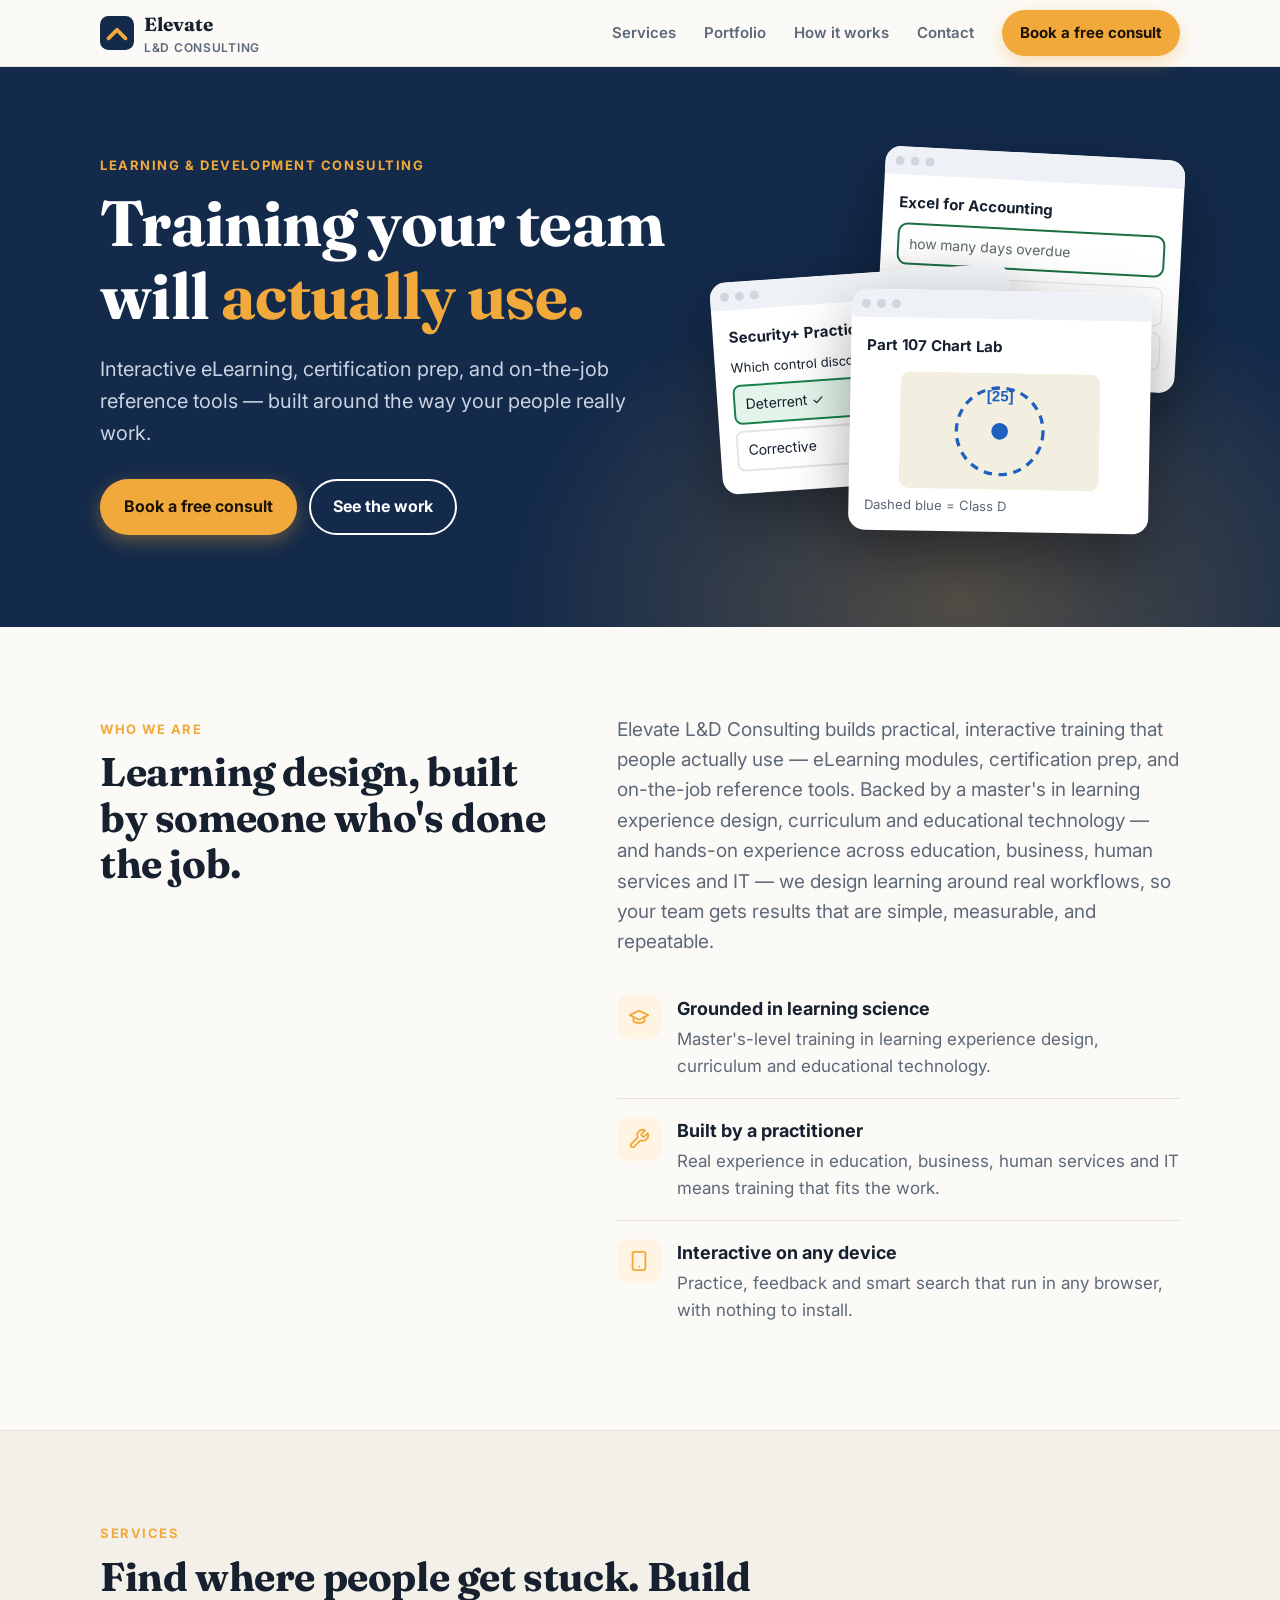
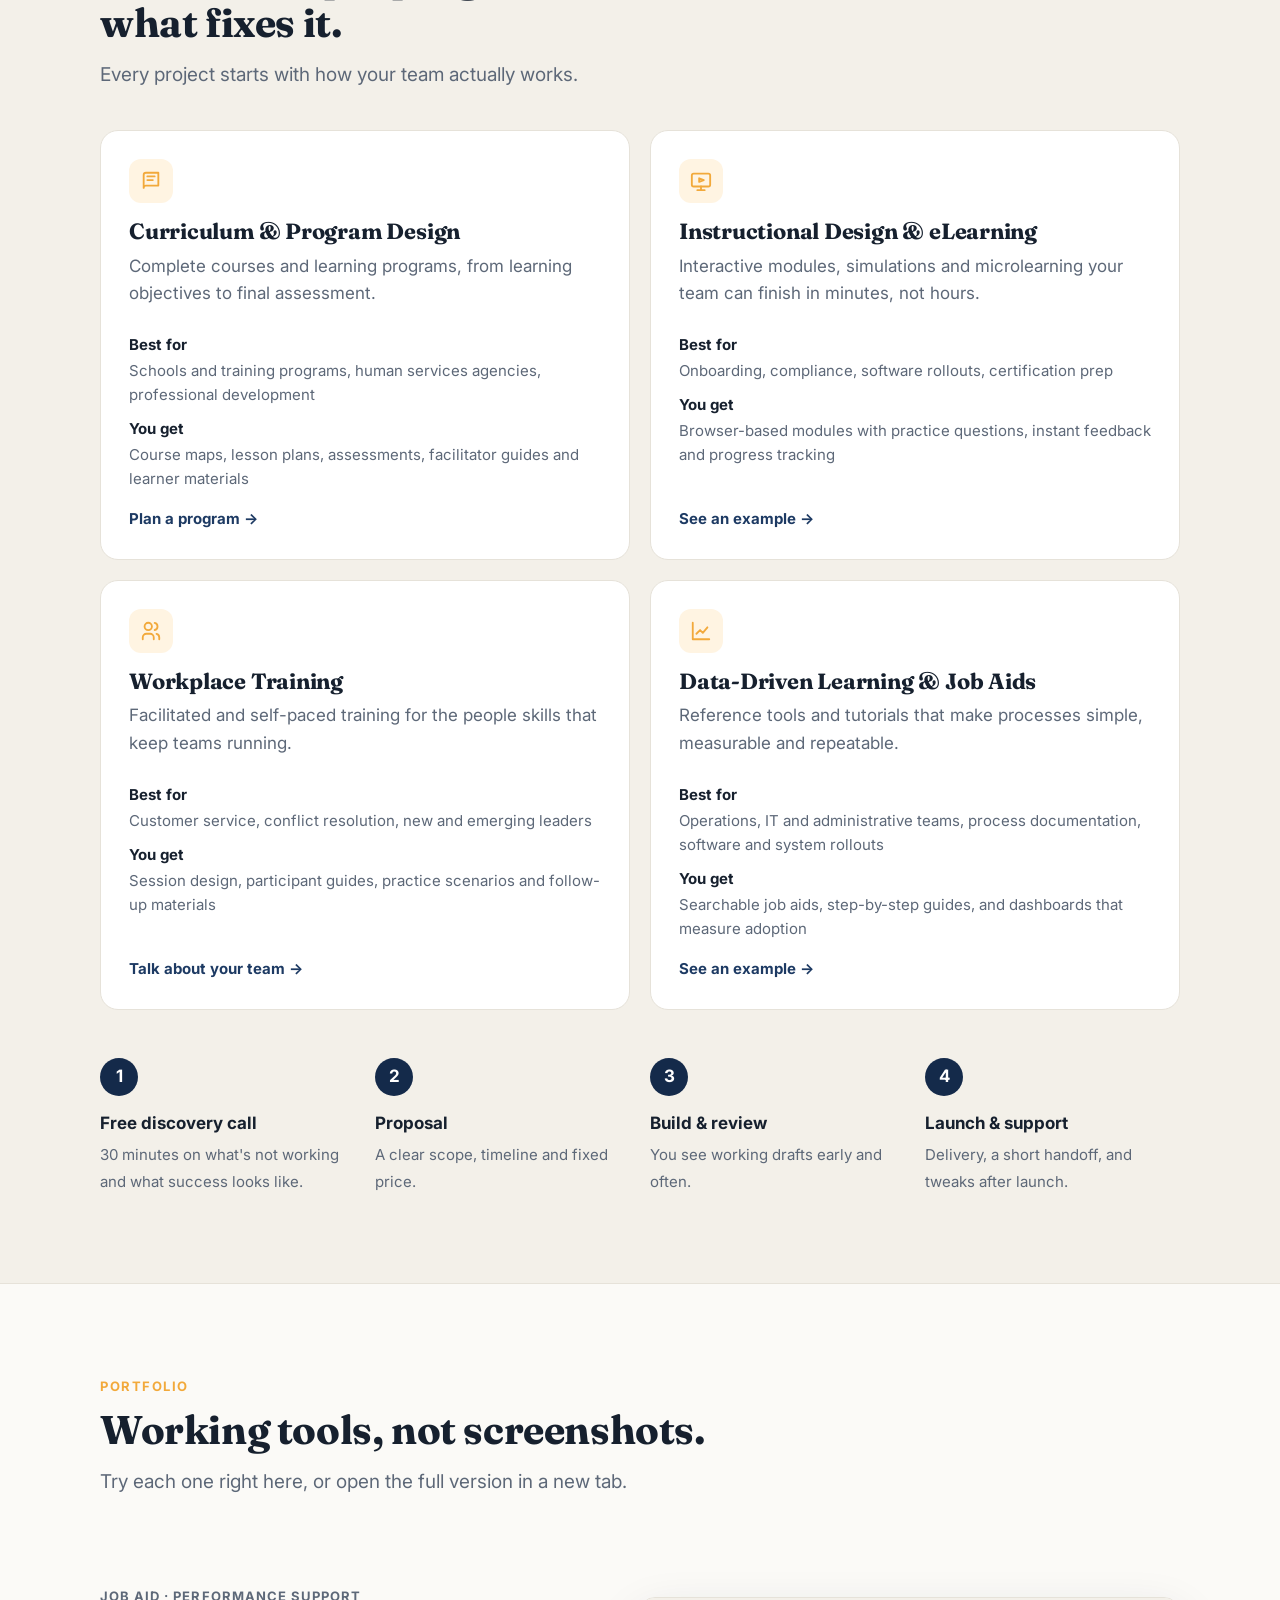
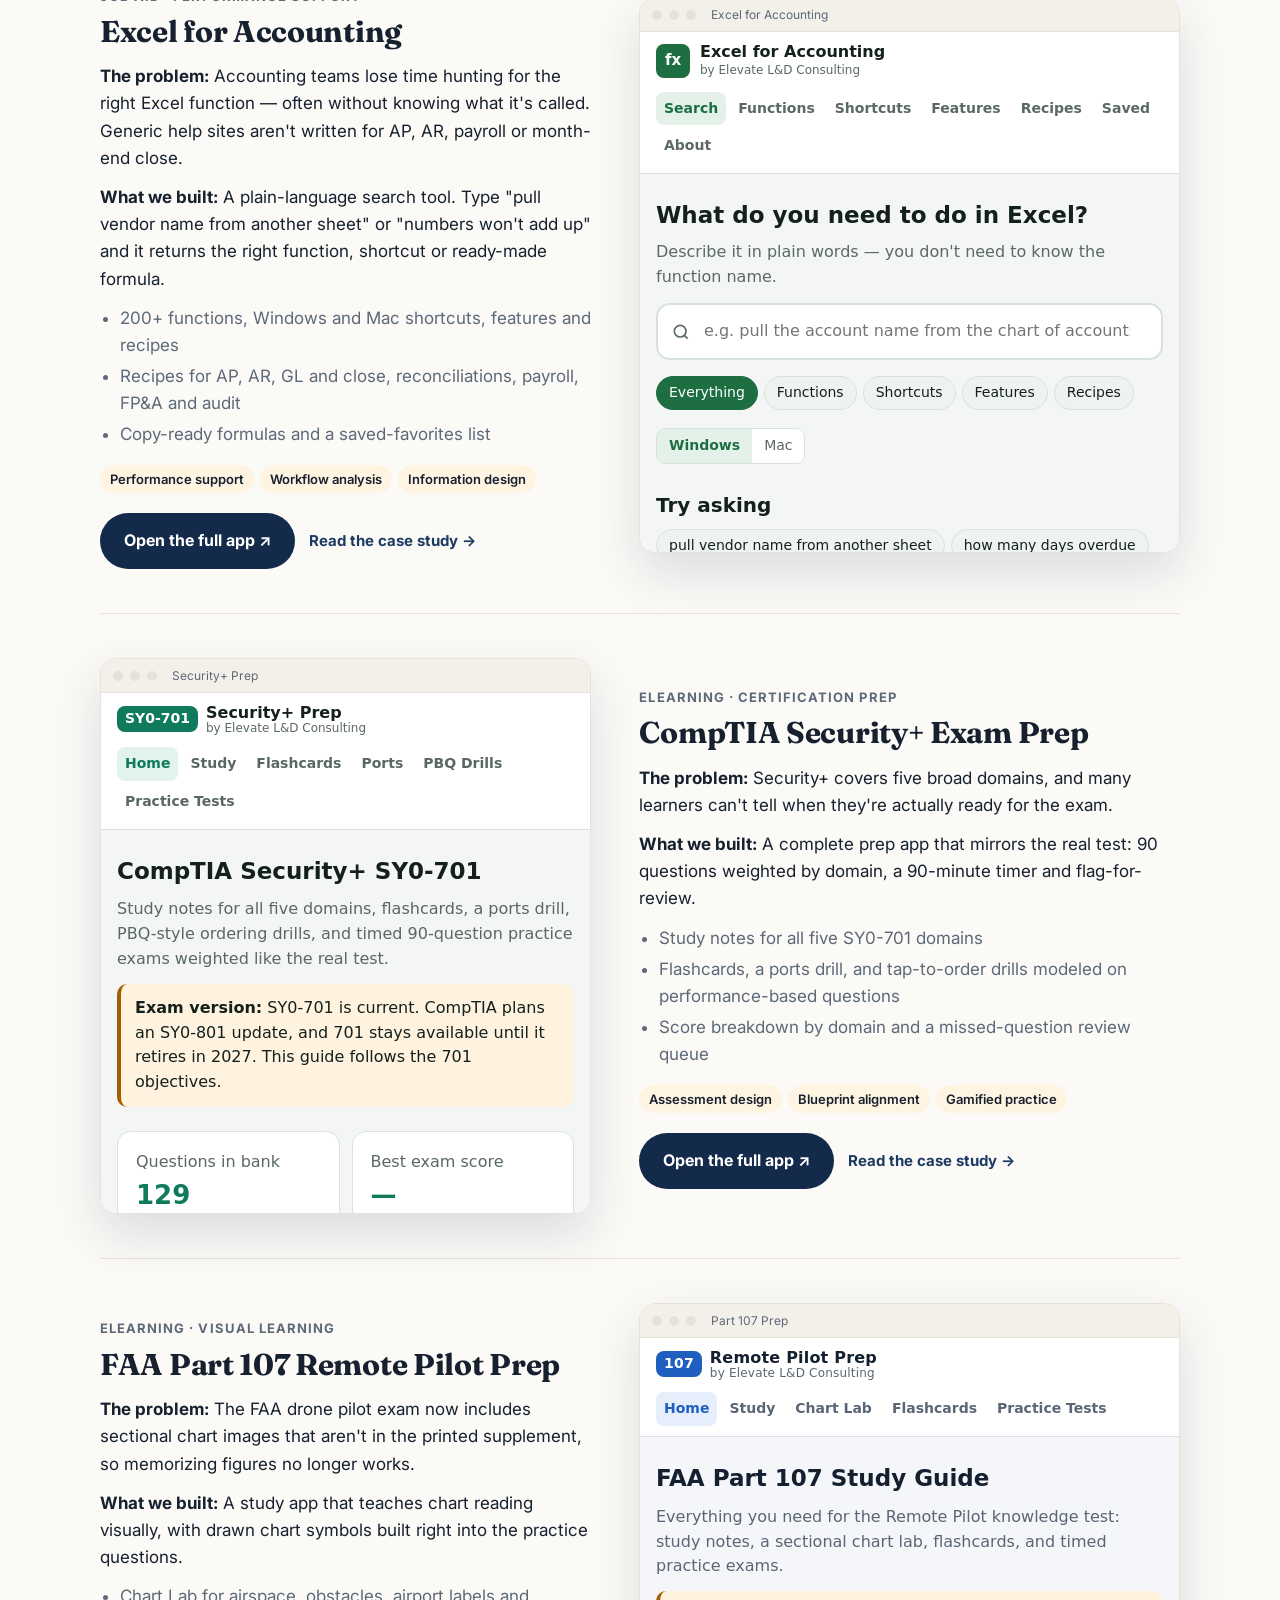
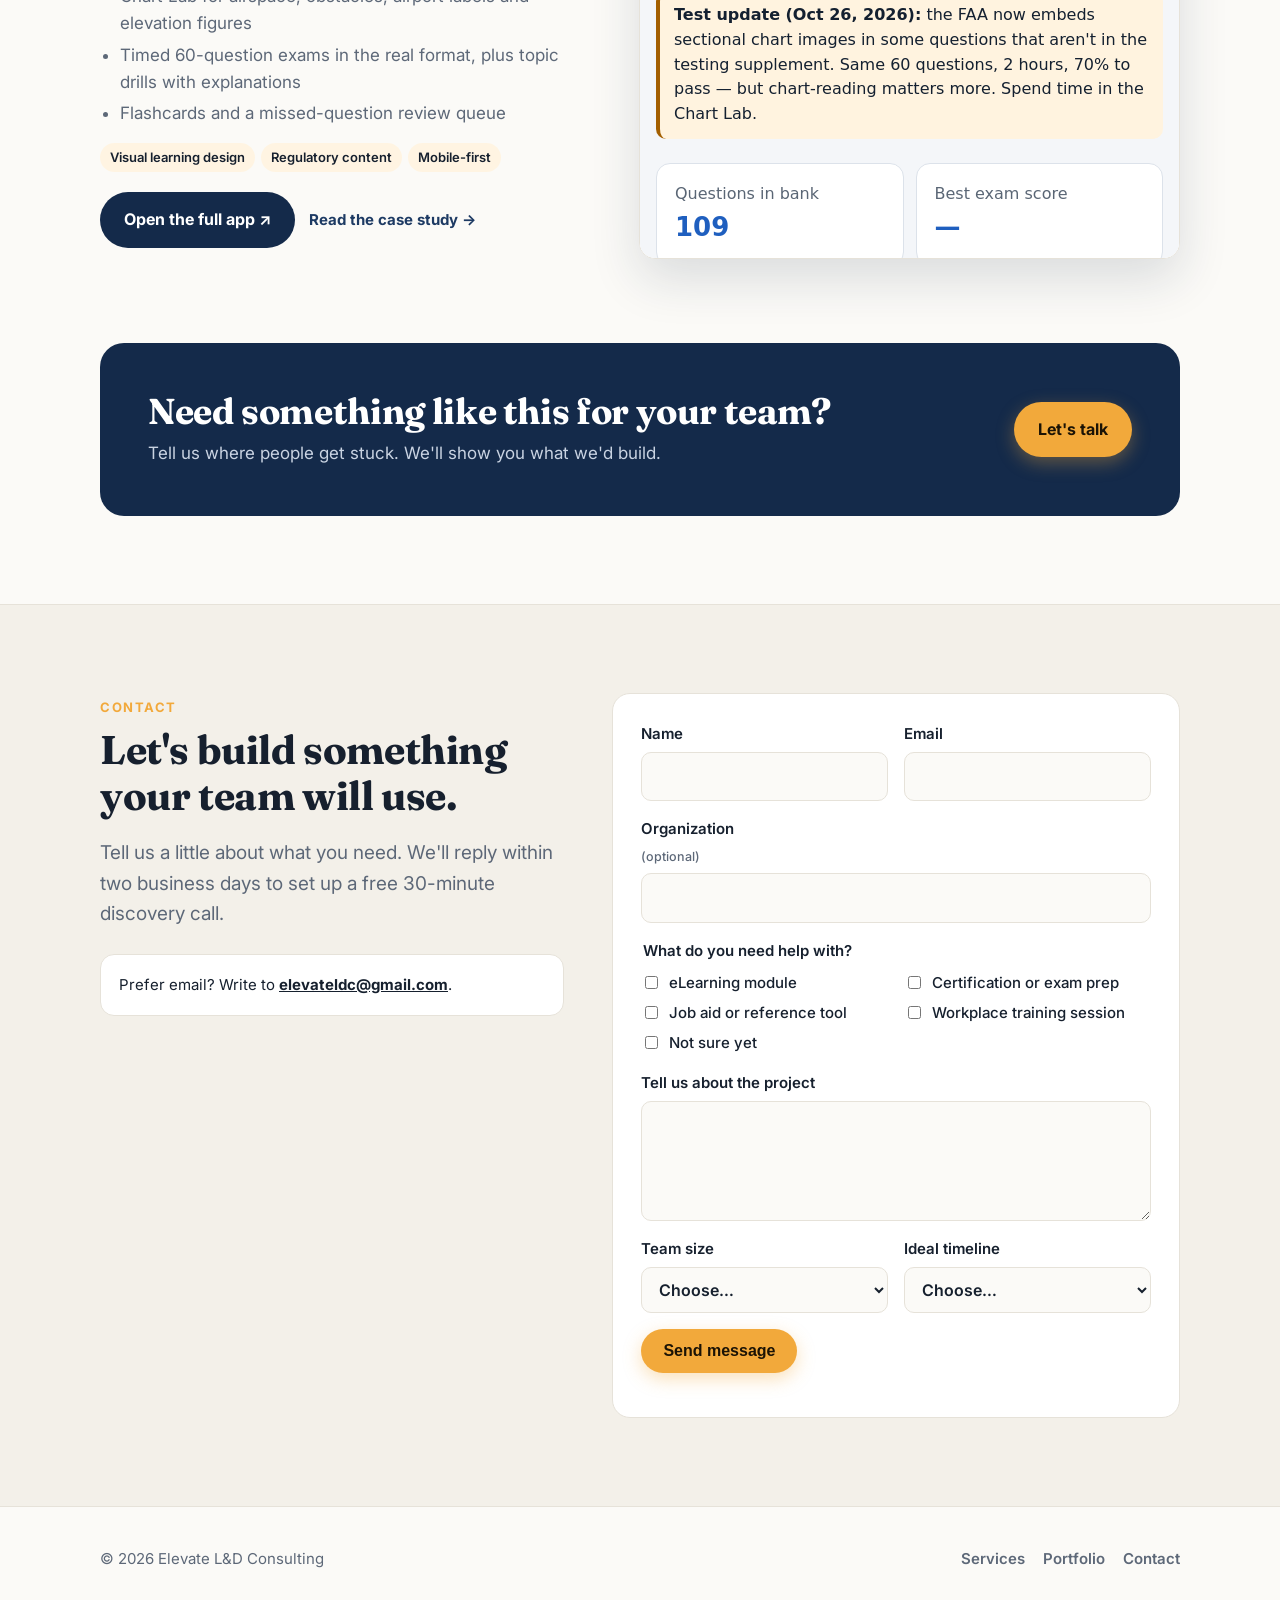
==== index.html @ 6d7d62e4 "Add files via upload" ====
<!doctype html>
<html lang="en">
<head>
<meta charset="utf-8">
<meta name="viewport" content="width=device-width,initial-scale=1">
<title>Elevate L&amp;D Consulting</title>
<meta name="description" content="Elevate L&D Consulting builds practical, interactive training: eLearning modules, certification prep, and on-the-job reference tools designed around real workflows.">
<meta property="og:title" content="Elevate L&D Consulting">
<meta property="og:description" content="Training your team will actually use.">
<link rel="icon" href="data:image/svg+xml,%3Csvg xmlns='http://www.w3.org/2000/svg' viewBox='0 0 32 32'%3E%3Crect width='32' height='32' rx='8' fill='%23142a4a'/%3E%3Cpath d='M8 21l8-8 8 8' fill='none' stroke='%23f2a93b' stroke-width='3.5' stroke-linecap='round' stroke-linejoin='round'/%3E%3C/svg%3E">
<link rel="preconnect" href="https://fonts.googleapis.com">
<link rel="preconnect" href="https://fonts.gstatic.com" crossorigin>
<link href="https://fonts.googleapis.com/css2?family=Fraunces:opsz,wght@9..144,600;9..144,700&family=Inter:wght@400;500;600;700&display=swap" rel="stylesheet">
<style>
:root{
  --navy:#142a4a;--navy2:#1d3a63;--amber:#f2a93b;--amber2:#fff4e2;
  --bg:#fbfaf7;--card:#ffffff;--ink:#16202e;--mute:#5d6878;--line:#e6e2d9;--soft:#f3f0e9;
}
@media (prefers-color-scheme:dark){:root:not([data-theme="light"]){
  --bg:#0e1522;--card:#162133;--ink:#e9edf3;--mute:#a0aabb;--line:#26344a;--soft:#121c2c;--amber2:#33280f;--navy2:#1d3a63}}
*{box-sizing:border-box}
html{scroll-behavior:smooth}
body{margin:0;background:var(--bg);color:var(--ink);font:17px/1.6 Inter,system-ui,-apple-system,"Segoe UI",sans-serif}
a{color:inherit}
.wrap{max-width:1120px;margin:0 auto;padding:0 20px}
h1,h2,h3{font-family:Fraunces,Georgia,serif;letter-spacing:-.01em;line-height:1.15;margin:0}
h2{font-size:clamp(28px,4vw,40px)}
.eyebrow{display:inline-block;font-size:13px;font-weight:700;letter-spacing:.12em;text-transform:uppercase;color:var(--amber);margin-bottom:10px}
.lead{font-size:clamp(17px,2vw,19px);color:var(--mute);max-width:640px}
.btn{display:inline-flex;align-items:center;gap:8px;padding:13px 22px;border-radius:999px;font-weight:700;text-decoration:none;font-size:16px;border:2px solid transparent;transition:transform .15s,box-shadow .15s}
.btn:hover{transform:translateY(-1px)}
.btn.primary{background:var(--amber);color:#1b1305;box-shadow:0 6px 18px rgba(242,169,59,.35)}
.btn.ghost{border-color:currentColor}
.btn.dark{background:var(--navy);color:#fff}
@media (prefers-color-scheme:dark){.btn.dark{background:#fff;color:var(--navy)}}

/* header */
header{position:sticky;top:0;z-index:20;background:color-mix(in srgb,var(--bg) 88%,transparent);backdrop-filter:blur(10px);border-bottom:1px solid var(--line)}
.nav{display:flex;align-items:center;gap:16px;height:66px}
.brand{display:flex;align-items:center;gap:10px;text-decoration:none;font-weight:700}
.brand svg{width:34px;height:34px;flex:none}
.brand span{font-family:Fraunces,Georgia,serif;font-size:19px}
.brand small{font-family:Inter,sans-serif;font-weight:600;color:var(--mute);font-size:12px;display:block;letter-spacing:.06em;text-transform:uppercase;margin-top:-2px}
.links{display:flex;gap:4px;margin-left:auto}
.links a{text-decoration:none;color:var(--mute);font-weight:600;font-size:15px;padding:8px 12px;border-radius:8px}
.links a:hover{color:var(--ink);background:var(--soft)}
.nav .btn{padding:9px 16px;font-size:15px}
.menu{display:none;margin-left:auto;background:none;border:1px solid var(--line);border-radius:10px;padding:8px 10px;color:var(--ink);font:inherit;cursor:pointer}
@media (max-width:860px){
  .links,.nav .btn{display:none}.menu{display:block}
  header.open .links{display:flex;flex-direction:column;position:absolute;top:66px;left:0;right:0;background:var(--bg);border-bottom:1px solid var(--line);padding:8px 20px 16px}
  header.open .links a{padding:12px 4px;font-size:17px}
}

/* hero */
.hero{background:var(--navy);color:#fff;position:relative;overflow:hidden}
.hero::before{content:"";position:absolute;inset:auto -10% -55% 40%;height:120%;background:radial-gradient(closest-side,rgba(242,169,59,.28),transparent);pointer-events:none}
.hero .wrap{display:grid;grid-template-columns:1.1fr .9fr;gap:48px;align-items:center;padding-top:84px;padding-bottom:92px;position:relative}
.hero h1{font-size:clamp(38px,6vw,64px)}
.hero h1 em{font-style:normal;color:var(--amber)}
.hero p{color:#c9d3e2;font-size:clamp(17px,2vw,20px);max-width:560px;margin:20px 0 30px}
.hero .ctas{display:flex;gap:12px;flex-wrap:wrap}
.hero .btn.ghost{color:#fff}
.stack{position:relative;height:380px}
.mock{position:absolute;background:#fff;color:var(--ink);border-radius:16px;box-shadow:0 24px 60px rgba(0,0,0,.35);width:300px;overflow:hidden}
.mock .bar{height:28px;background:#eef1f5;display:flex;align-items:center;gap:6px;padding:0 10px}
.mock .bar i{width:9px;height:9px;border-radius:50%;background:#cfd6df}
.mock .body{padding:16px;font-size:14px}
.mock b{display:block;font-size:15px;margin-bottom:8px}
.m1{top:0;right:0;transform:rotate(3deg)}
.m2{top:120px;left:0;transform:rotate(-4deg)}
.m3{bottom:0;right:30px;transform:rotate(1deg)}
.srch{border:2px solid #1d6f42;border-radius:10px;padding:8px 10px;color:#5a6a61;margin-bottom:10px}
.res{border:1px solid #e1e6e3;border-radius:8px;padding:7px 10px;margin:6px 0;display:flex;gap:8px;align-items:center}
.res em{font-style:normal;font-size:10px;font-weight:800;background:#e3f1e8;color:#1d6f42;border-radius:4px;padding:2px 5px}
.opt{border:2px solid #e1e6e3;border-radius:8px;padding:7px 10px;margin:6px 0}
.opt.ok{border-color:#18804a;background:#e3f4ea}
.ring{display:flex;justify-content:center;padding:6px 0}
@media (max-width:860px){.hero .wrap{grid-template-columns:1fr;padding-top:56px;padding-bottom:64px}.stack{display:none}}

/* sections */
section{padding:88px 0}
section.alt{background:var(--soft);border-top:1px solid var(--line);border-bottom:1px solid var(--line)}
.head{max-width:720px;margin-bottom:40px}
.head p{margin:14px 0 0}
.grid3{display:grid;grid-template-columns:repeat(2,1fr);gap:20px}
@media (max-width:860px){.grid3{grid-template-columns:1fr}section{padding:64px 0}}
.why{display:grid;grid-template-columns:1fr 1.2fr;gap:48px;align-items:start}
.why ul{list-style:none;margin:0;padding:0}
.why li{display:flex;gap:16px;padding:18px 0;border-bottom:1px solid var(--line)}
.why li:last-child{border-bottom:0}
.why li b{display:block;font-size:18px;margin-bottom:2px}
.why li span{color:var(--mute)}
.ico{flex:none;width:44px;height:44px;border-radius:12px;background:var(--amber2);display:grid;place-items:center}
.ico svg{width:22px;height:22px;stroke:var(--amber);fill:none;stroke-width:2;stroke-linecap:round;stroke-linejoin:round}
@media (max-width:860px){.why{grid-template-columns:1fr;gap:20px}}
.svc{background:var(--card);border:1px solid var(--line);border-radius:18px;padding:28px;display:flex;flex-direction:column}
.svc h3{font-size:22px;margin:16px 0 8px}
.svc p{color:var(--mute);margin:0 0 16px}
.svc dl{margin:0 0 16px;font-size:15px}
.svc dt{font-weight:700;margin-top:10px}
.svc dd{margin:2px 0 0;color:var(--mute)}
.svc a.more{margin-top:auto;font-weight:700;color:var(--navy2);text-decoration:none;font-size:15px}
@media (prefers-color-scheme:dark){.svc a.more{color:var(--amber)}}
.steps{display:grid;grid-template-columns:repeat(4,1fr);gap:20px;counter-reset:s;margin-top:48px}
.step{position:relative;padding-top:52px}
.step::before{counter-increment:s;content:counter(s);position:absolute;top:0;left:0;width:38px;height:38px;border-radius:50%;background:var(--navy);color:#fff;display:grid;place-items:center;font-weight:700}
.step b{display:block;font-size:17px;margin-bottom:4px}
.step span{color:var(--mute);font-size:15px}
@media (max-width:860px){.steps{grid-template-columns:1fr 1fr}}
@media (max-width:520px){.steps{grid-template-columns:1fr}}

/* portfolio */
.case{display:grid;grid-template-columns:1fr 1.1fr;gap:48px;align-items:center;padding:44px 0;border-top:1px solid var(--line)}
.case:first-of-type{border-top:0}
.case.flip .txt{order:2}
.case h3{font-size:clamp(24px,3vw,30px);margin:6px 0 14px}
.case .tagl{font-size:13px;font-weight:700;letter-spacing:.08em;text-transform:uppercase;color:var(--mute)}
.case p{margin:0 0 12px}
.case p b{color:var(--ink)}
.case ul{margin:0 0 16px;padding-left:20px;color:var(--mute)}
.case ul li{margin:4px 0}
.skills{display:flex;flex-wrap:wrap;gap:6px;margin:14px 0 20px}
.skills span{font-size:13px;font-weight:600;padding:4px 10px;border-radius:999px;background:var(--amber2);color:var(--ink)}
.case .acts{display:flex;gap:10px;flex-wrap:wrap;align-items:center}
.case .acts a.cs{font-weight:700;color:var(--navy2);text-decoration:none;font-size:15px;padding:10px 4px}
@media (prefers-color-scheme:dark){.case .acts a.cs{color:var(--amber)}}
.frame{border-radius:16px;overflow:hidden;border:1px solid var(--line);background:var(--card);box-shadow:0 20px 50px rgba(20,42,74,.14)}
.frame .bar{height:34px;display:flex;align-items:center;gap:7px;padding:0 12px;background:var(--soft);border-bottom:1px solid var(--line);font-size:12px;color:var(--mute)}
.frame .bar i{width:10px;height:10px;border-radius:50%;background:var(--line)}
.frame .bar span{margin-left:8px;white-space:nowrap;overflow:hidden;text-overflow:ellipsis}
.frame iframe{display:block;width:100%;height:520px;border:0;background:#fff}
.frame .ph{display:none;padding:36px 20px;text-align:center}
@media (max-width:860px){.case,.case.flip{grid-template-columns:1fr;gap:20px}.case.flip .txt{order:0}.frame{display:none}}

/* contact */
.contact{display:grid;grid-template-columns:.9fr 1.1fr;gap:48px}
.contact .side p{color:var(--mute)}
.contact .side .note{margin-top:24px;padding:18px;border-radius:14px;background:var(--card);border:1px solid var(--line);font-size:15px}
form{background:var(--card);border:1px solid var(--line);border-radius:18px;padding:28px;display:grid;gap:16px}
label{font-weight:600;font-size:15px;display:grid;gap:6px}
label small{font-weight:500;color:var(--mute)}
input,select,textarea{font:inherit;font-size:16px;padding:11px 13px;border-radius:10px;border:1px solid var(--line);background:var(--bg);color:var(--ink);width:100%}
input:focus,select:focus,textarea:focus{outline:2px solid var(--amber);border-color:transparent}
textarea{min-height:120px;resize:vertical}
.two{display:grid;grid-template-columns:1fr 1fr;gap:16px}
.checks{display:grid;grid-template-columns:1fr 1fr;gap:6px 16px;font-weight:500}
.checks label{display:flex;gap:8px;align-items:center;font-weight:500}
.checks input{width:auto}
fieldset{border:0;padding:0;margin:0}legend{font-weight:600;font-size:15px;margin-bottom:8px}
form .btn{justify-self:start;border:0;cursor:pointer}
.msg{font-size:15px;color:var(--mute)}
.gform{width:100%;height:900px;border:0;border-radius:18px;background:var(--card)}
@media (max-width:860px){.contact{grid-template-columns:1fr}.two,.checks{grid-template-columns:1fr}}

/* cta band + footer */
.band{background:var(--navy);color:#fff;border-radius:24px;padding:48px;display:flex;gap:24px;align-items:center;justify-content:space-between;flex-wrap:wrap}
.band h2{font-size:clamp(26px,3.5vw,36px)}
.band p{color:#c9d3e2;margin:8px 0 0}
footer{padding:40px 0;color:var(--mute);font-size:15px}
footer .wrap{display:flex;justify-content:space-between;gap:16px;flex-wrap:wrap}
footer a{text-decoration:none;font-weight:600}
footer a:hover{color:var(--ink)}
.fl{display:flex;gap:18px;flex-wrap:wrap}
</style>
</head>
<body>

<header id="top">
  <div class="wrap nav">
    <a class="brand" href="#home" aria-label="Elevate L&D Consulting home">
      <svg viewBox="0 0 32 32" aria-hidden="true"><rect width="32" height="32" rx="8" fill="#142a4a"/><path d="M8 21l8-8 8 8" fill="none" stroke="#f2a93b" stroke-width="3.5" stroke-linecap="round" stroke-linejoin="round"/></svg>
      <span>Elevate<small>L&amp;D Consulting</small></span>
    </a>
    <nav class="links" id="links">
      <a href="#services">Services</a><a href="#work">Portfolio</a><a href="#process">How it works</a><a href="#contact">Contact</a>
    </nav>
    <a class="btn primary" href="#contact">Book a free consult</a>
    <button class="menu" id="menu" aria-expanded="false" aria-controls="links">Menu</button>
  </div>
</header>

<main>
<!-- HERO -->
<section class="hero" id="home" style="padding:0">
  <div class="wrap">
    <div>
      <span class="eyebrow">Learning &amp; development consulting</span>
      <h1>Training your team will <em>actually use.</em></h1>
      <p>Interactive eLearning, certification prep, and on-the-job reference tools — built around the way your people really work.</p>
      <div class="ctas">
        <a class="btn primary" href="#contact">Book a free consult</a>
        <a class="btn ghost" href="#work">See the work</a>
      </div>
    </div>
    <div class="stack" aria-hidden="true">
      <div class="mock m1"><div class="bar"><i></i><i></i><i></i></div><div class="body">
        <b>Excel for Accounting</b>
        <div class="srch">how many days overdue</div>
        <div class="res"><em>RECIPE</em> Days past due</div>
        <div class="res"><em>FUNCTION</em> DAYS</div>
      </div></div>
      <div class="mock m2"><div class="bar"><i></i><i></i><i></i></div><div class="body">
        <b>Security+ Practice Exam</b>
        <div style="font-size:13px;margin-bottom:6px">Which control discourages an attack?</div>
        <div class="opt ok">Deterrent ✓</div>
        <div class="opt">Corrective</div>
      </div></div>
      <div class="mock m3"><div class="bar"><i></i><i></i><i></i></div><div class="body">
        <b>Part 107 Chart Lab</b>
        <div class="ring"><svg viewBox="0 0 120 70" width="200"><rect width="120" height="70" rx="6" fill="#f3efe0"/><circle cx="60" cy="35" r="26" fill="none" stroke="#1f5fbf" stroke-width="2" stroke-dasharray="5 4"/><circle cx="60" cy="35" r="5" fill="#1f5fbf"/><text x="60" y="17" font-size="9" fill="#1f5fbf" text-anchor="middle" font-family="Arial" font-weight="700">[25]</text></svg></div>
        <div style="font-size:13px;color:#5a6675">Dashed blue = Class D</div>
      </div></div>
    </div>
  </div>
</section>

<!-- WHO / WHY -->
<section>
  <div class="wrap why">
    <div>
      <span class="eyebrow">Who we are</span>
      <h2>Learning design, built by someone who's done the job.</h2>
    </div>
    <div>
      <p class="lead" style="margin-top:0">Elevate L&amp;D Consulting builds practical, interactive training that people actually use — eLearning modules, certification prep, and on-the-job reference tools. Backed by a master's in learning experience design, curriculum and educational technology — and hands-on experience across education, business, human services and IT — we design learning around real workflows, so your team gets results that are simple, measurable, and repeatable.</p>
      <ul>
        <li><span class="ico"><svg viewBox="0 0 24 24"><path d="M22 10L12 5 2 10l10 5 10-5z"/><path d="M6 12v5c3 2 9 2 12 0v-5"/></svg></span><div><b>Grounded in learning science</b><span>Master's-level training in learning experience design, curriculum and educational technology.</span></div></li>
        <li><span class="ico"><svg viewBox="0 0 24 24"><path d="M14.7 6.3a1 1 0 0 0 0 1.4l1.6 1.6a1 1 0 0 0 1.4 0l3.8-3.8a6 6 0 0 1-7.9 7.9l-6.9 6.9a2.1 2.1 0 0 1-3-3l6.9-6.9a6 6 0 0 1 7.9-7.9z"/></svg></span><div><b>Built by a practitioner</b><span>Real experience in education, business, human services and IT means training that fits the work.</span></div></li>
        <li><span class="ico"><svg viewBox="0 0 24 24"><rect x="5" y="2" width="14" height="20" rx="2"/><path d="M12 18h.01"/></svg></span><div><b>Interactive on any device</b><span>Practice, feedback and smart search that run in any browser, with nothing to install.</span></div></li>
      </ul>
    </div>
  </div>
</section>

<!-- SERVICES -->
<section class="alt" id="services">
  <div class="wrap">
    <div class="head">
      <span class="eyebrow">Services</span>
      <h2>Find where people get stuck. Build what fixes it.</h2>
      <p class="lead">Every project starts with how your team actually works.</p>
    </div>
    <div class="grid3">
      <article class="svc">
        <span class="ico"><svg viewBox="0 0 24 24"><path d="M4 19.5A2.5 2.5 0 0 1 6.5 17H20V3H6.5A2.5 2.5 0 0 0 4 5.5z"/><path d="M8 7h8M8 11h6"/></svg></span>
        <h3>Curriculum &amp; Program Design</h3>
        <p>Complete courses and learning programs, from learning objectives to final assessment.</p>
        <dl><dt>Best for</dt><dd>Schools and training programs, human services agencies, professional development</dd>
        <dt>You get</dt><dd>Course maps, lesson plans, assessments, facilitator guides and learner materials</dd></dl>
        <a class="more" href="#contact">Plan a program →</a>
      </article>
      <article class="svc">
        <span class="ico"><svg viewBox="0 0 24 24"><rect x="2" y="4" width="20" height="14" rx="2"/><path d="M8 22h8M12 18v4M10 9l5 2-5 2z"/></svg></span>
        <h3>Instructional Design &amp; eLearning</h3>
        <p>Interactive modules, simulations and microlearning your team can finish in minutes, not hours.</p>
        <dl><dt>Best for</dt><dd>Onboarding, compliance, software rollouts, certification prep</dd>
        <dt>You get</dt><dd>Browser-based modules with practice questions, instant feedback and progress tracking</dd></dl>
        <a class="more" href="#case-secplus">See an example →</a>
      </article>
      <article class="svc">
        <span class="ico"><svg viewBox="0 0 24 24"><circle cx="9" cy="7" r="4"/><path d="M3 21v-2a4 4 0 0 1 4-4h4a4 4 0 0 1 4 4v2M16 3.1a4 4 0 0 1 0 7.8M21 21v-2a4 4 0 0 0-3-3.9"/></svg></span>
        <h3>Workplace Training</h3>
        <p>Facilitated and self-paced training for the people skills that keep teams running.</p>
        <dl><dt>Best for</dt><dd>Customer service, conflict resolution, new and emerging leaders</dd>
        <dt>You get</dt><dd>Session design, participant guides, practice scenarios and follow-up materials</dd></dl>
        <a class="more" href="#contact">Talk about your team →</a>
      </article>
      <article class="svc">
        <span class="ico"><svg viewBox="0 0 24 24"><path d="M3 3v18h18"/><path d="M7 15l4-4 3 3 5-6"/></svg></span>
        <h3>Data-Driven Learning &amp; Job Aids</h3>
        <p>Reference tools and tutorials that make processes simple, measurable and repeatable.</p>
        <dl><dt>Best for</dt><dd>Operations, IT and administrative teams, process documentation, software and system rollouts</dd>
        <dt>You get</dt><dd>Searchable job aids, step-by-step guides, and dashboards that measure adoption</dd></dl>
        <a class="more" href="#case-excel">See an example →</a>
      </article>
    </div>

    <div class="steps" id="process">
      <div class="step"><b>Free discovery call</b><span>30 minutes on what's not working and what success looks like.</span></div>
      <div class="step"><b>Proposal</b><span>A clear scope, timeline and fixed price.</span></div>
      <div class="step"><b>Build &amp; review</b><span>You see working drafts early and often.</span></div>
      <div class="step"><b>Launch &amp; support</b><span>Delivery, a short handoff, and tweaks after launch.</span></div>
    </div>
  </div>
</section>

<!-- PORTFOLIO -->
<section id="work">
  <div class="wrap">
    <div class="head">
      <span class="eyebrow">Portfolio</span>
      <h2>Working tools, not screenshots.</h2>
      <p class="lead">Try each one right here, or open the full version in a new tab.</p>
    </div>

    <article class="case" id="case-excel">
      <div class="txt">
        <span class="tagl">Job aid · Performance support</span>
        <h3>Excel for Accounting</h3>
        <p><b>The problem:</b> Accounting teams lose time hunting for the right Excel function — often without knowing what it's called. Generic help sites aren't written for AP, AR, payroll or month-end close.</p>
        <p><b>What we built:</b> A plain-language search tool. Type "pull vendor name from another sheet" or "numbers won't add up" and it returns the right function, shortcut or ready-made formula.</p>
        <ul><li>200+ functions, Windows and Mac shortcuts, features and recipes</li><li>Recipes for AP, AR, GL and close, reconciliations, payroll, FP&amp;A and audit</li><li>Copy-ready formulas and a saved-favorites list</li></ul>
        <div class="skills"><span>Performance support</span><span>Workflow analysis</span><span>Information design</span></div>
        <div class="acts"><a class="btn dark" href="excel-reference.html" target="_blank" rel="noopener">Open the full app ↗</a><a class="cs" href="case-excel.html">Read the case study →</a></div>
      </div>
      <div class="frame"><div class="bar"><i></i><i></i><i></i><span>Excel for Accounting</span></div>
        <iframe src="excel-reference.html" title="Excel for Accounting live preview" loading="lazy"></iframe>
        <div class="ph"><a class="btn dark" href="excel-reference.html" target="_blank" rel="noopener">Try it ↗</a></div></div>
    </article>

    <article class="case flip" id="case-secplus">
      <div class="txt">
        <span class="tagl">eLearning · Certification prep</span>
        <h3>CompTIA Security+ Exam Prep</h3>
        <p><b>The problem:</b> Security+ covers five broad domains, and many learners can't tell when they're actually ready for the exam.</p>
        <p><b>What we built:</b> A complete prep app that mirrors the real test: 90 questions weighted by domain, a 90-minute timer and flag-for-review.</p>
        <ul><li>Study notes for all five SY0-701 domains</li><li>Flashcards, a ports drill, and tap-to-order drills modeled on performance-based questions</li><li>Score breakdown by domain and a missed-question review queue</li></ul>
        <div class="skills"><span>Assessment design</span><span>Blueprint alignment</span><span>Gamified practice</span></div>
        <div class="acts"><a class="btn dark" href="secplus.html" target="_blank" rel="noopener">Open the full app ↗</a><a class="cs" href="case-secplus.html">Read the case study →</a></div>
      </div>
      <div class="frame"><div class="bar"><i></i><i></i><i></i><span>Security+ Prep</span></div>
        <iframe src="secplus.html" title="Security+ Prep live preview" loading="lazy"></iframe>
        <div class="ph"><a class="btn dark" href="secplus.html" target="_blank" rel="noopener">Try it ↗</a></div></div>
    </article>

    <article class="case" id="case-107">
      <div class="txt">
        <span class="tagl">eLearning · Visual learning</span>
        <h3>FAA Part 107 Remote Pilot Prep</h3>
        <p><b>The problem:</b> The FAA drone pilot exam now includes sectional chart images that aren't in the printed supplement, so memorizing figures no longer works.</p>
        <p><b>What we built:</b> A study app that teaches chart reading visually, with drawn chart symbols built right into the practice questions.</p>
        <ul><li>Chart Lab for airspace, obstacles, airport labels and elevation figures</li><li>Timed 60-question exams in the real format, plus topic drills with explanations</li><li>Flashcards and a missed-question review queue</li></ul>
        <div class="skills"><span>Visual learning design</span><span>Regulatory content</span><span>Mobile-first</span></div>
        <div class="acts"><a class="btn dark" href="part107.html" target="_blank" rel="noopener">Open the full app ↗</a><a class="cs" href="case-part107.html">Read the case study →</a></div>
      </div>
      <div class="frame"><div class="bar"><i></i><i></i><i></i><span>Part 107 Prep</span></div>
        <iframe src="part107.html" title="Part 107 Prep live preview" loading="lazy"></iframe>
        <div class="ph"><a class="btn dark" href="part107.html" target="_blank" rel="noopener">Try it ↗</a></div></div>
    </article>

    <div class="band" style="margin-top:40px">
      <div><h2>Need something like this for your team?</h2><p>Tell us where people get stuck. We'll show you what we'd build.</p></div>
      <a class="btn primary" href="#contact">Let's talk</a>
    </div>
  </div>
</section>

<!-- CONTACT -->
<section class="alt" id="contact">
  <div class="wrap contact">
    <div class="side">
      <span class="eyebrow">Contact</span>
      <h2>Let's build something your team will use.</h2>
      <p class="lead">Tell us a little about what you need. We'll reply within two business days to set up a free 30-minute discovery call.</p>
      <div class="note" id="emailNote"></div>
    </div>
    <div id="formSlot"></div>
  </div>
</section>
</main>

<footer>
  <div class="wrap">
    <span>© <span id="yr"></span> Elevate L&amp;D Consulting</span>
    <span class="fl"><a href="#services">Services</a><a href="#work">Portfolio</a><a href="#contact">Contact</a></span>
  </div>
</footer>

<script>
/* ===== SETTINGS — fill these in =====
   FORM_URL: your Google Form's share link (Send → link icon). When set, the form is embedded on the page.
   EMAIL: your business email. Used for the built-in form (opens the visitor's email app) and the "prefer email" note. */
const SETTINGS={FORM_URL:"",EMAIL:"elevateldc@gmail.com"};

document.getElementById("yr").textContent=new Date().getFullYear();

/* mobile menu */
const hdr=document.getElementById("top"),btn=document.getElementById("menu");
btn.addEventListener("click",()=>{const o=hdr.classList.toggle("open");btn.setAttribute("aria-expanded",o)});
document.querySelectorAll("#links a").forEach(a=>a.addEventListener("click",()=>{hdr.classList.remove("open");btn.setAttribute("aria-expanded",false)}));

/* contact area */
const slot=document.getElementById("formSlot"),note=document.getElementById("emailNote");
const esc=s=>String(s).replace(/[&<>"]/g,c=>({"&":"&amp;","<":"&lt;",">":"&gt;",'"':"&quot;"}[c]));
note.innerHTML=SETTINGS.EMAIL?`Prefer email? Write to <a href="mailto:${esc(SETTINGS.EMAIL)}"><b>${esc(SETTINGS.EMAIL)}</b></a>.`:`Questions first? Use the form and we'll get right back to you.`;

if(SETTINGS.FORM_URL){
  let u=SETTINGS.FORM_URL;
  if(u.includes("docs.google.com/forms")&&!u.includes("embedded=true"))u+=(u.includes("?")?"&":"?")+"embedded=true";
  slot.innerHTML=`<iframe class="gform" src="${esc(u)}" title="Contact form" loading="lazy">Loading…</iframe>`;
}else{
  slot.innerHTML=`<form id="cf">
    <div class="two"><label>Name<input name="name" required autocomplete="name"></label>
    <label>Email<input name="email" type="email" required autocomplete="email"></label></div>
    <label>Organization <small>(optional)</small><input name="org" autocomplete="organization"></label>
    <fieldset><legend>What do you need help with?</legend><div class="checks">
      ${["eLearning module","Certification or exam prep","Job aid or reference tool","Workplace training session","Not sure yet"].map(x=>`<label><input type="checkbox" name="need" value="${x}">${x}</label>`).join("")}
    </div></fieldset>
    <label>Tell us about the project<textarea name="details" required></textarea></label>
    <div class="two"><label>Team size<select name="size"><option value="">Choose…</option><option>1–10</option><option>11–50</option><option>51–200</option><option>200+</option></select></label>
    <label>Ideal timeline<select name="time"><option value="">Choose…</option><option>ASAP</option><option>1–3 months</option><option>3–6 months</option><option>Just exploring</option></select></label></div>
    <button class="btn primary" type="submit">Send message</button>
    <div class="msg" id="fmsg"></div></form>`;
  document.getElementById("cf").addEventListener("submit",e=>{
    e.preventDefault();
    const f=new FormData(e.target),m=document.getElementById("fmsg");
    if(!SETTINGS.EMAIL){m.textContent="This form isn't connected yet — please check back soon.";return}
    const body=`Name: ${f.get("name")}\nEmail: ${f.get("email")}\nOrganization: ${f.get("org")||"-"}\nNeeds: ${f.getAll("need").join(", ")||"-"}\nTeam size: ${f.get("size")||"-"}\nTimeline: ${f.get("time")||"-"}\n\n${f.get("details")}`;
    location.href=`mailto:${SETTINGS.EMAIL}?subject=${encodeURIComponent("Project inquiry from "+f.get("name"))}&body=${encodeURIComponent(body)}`;
    m.textContent="Your email app should open with the message ready to send.";
  });
}
</script>
</body>
</html>
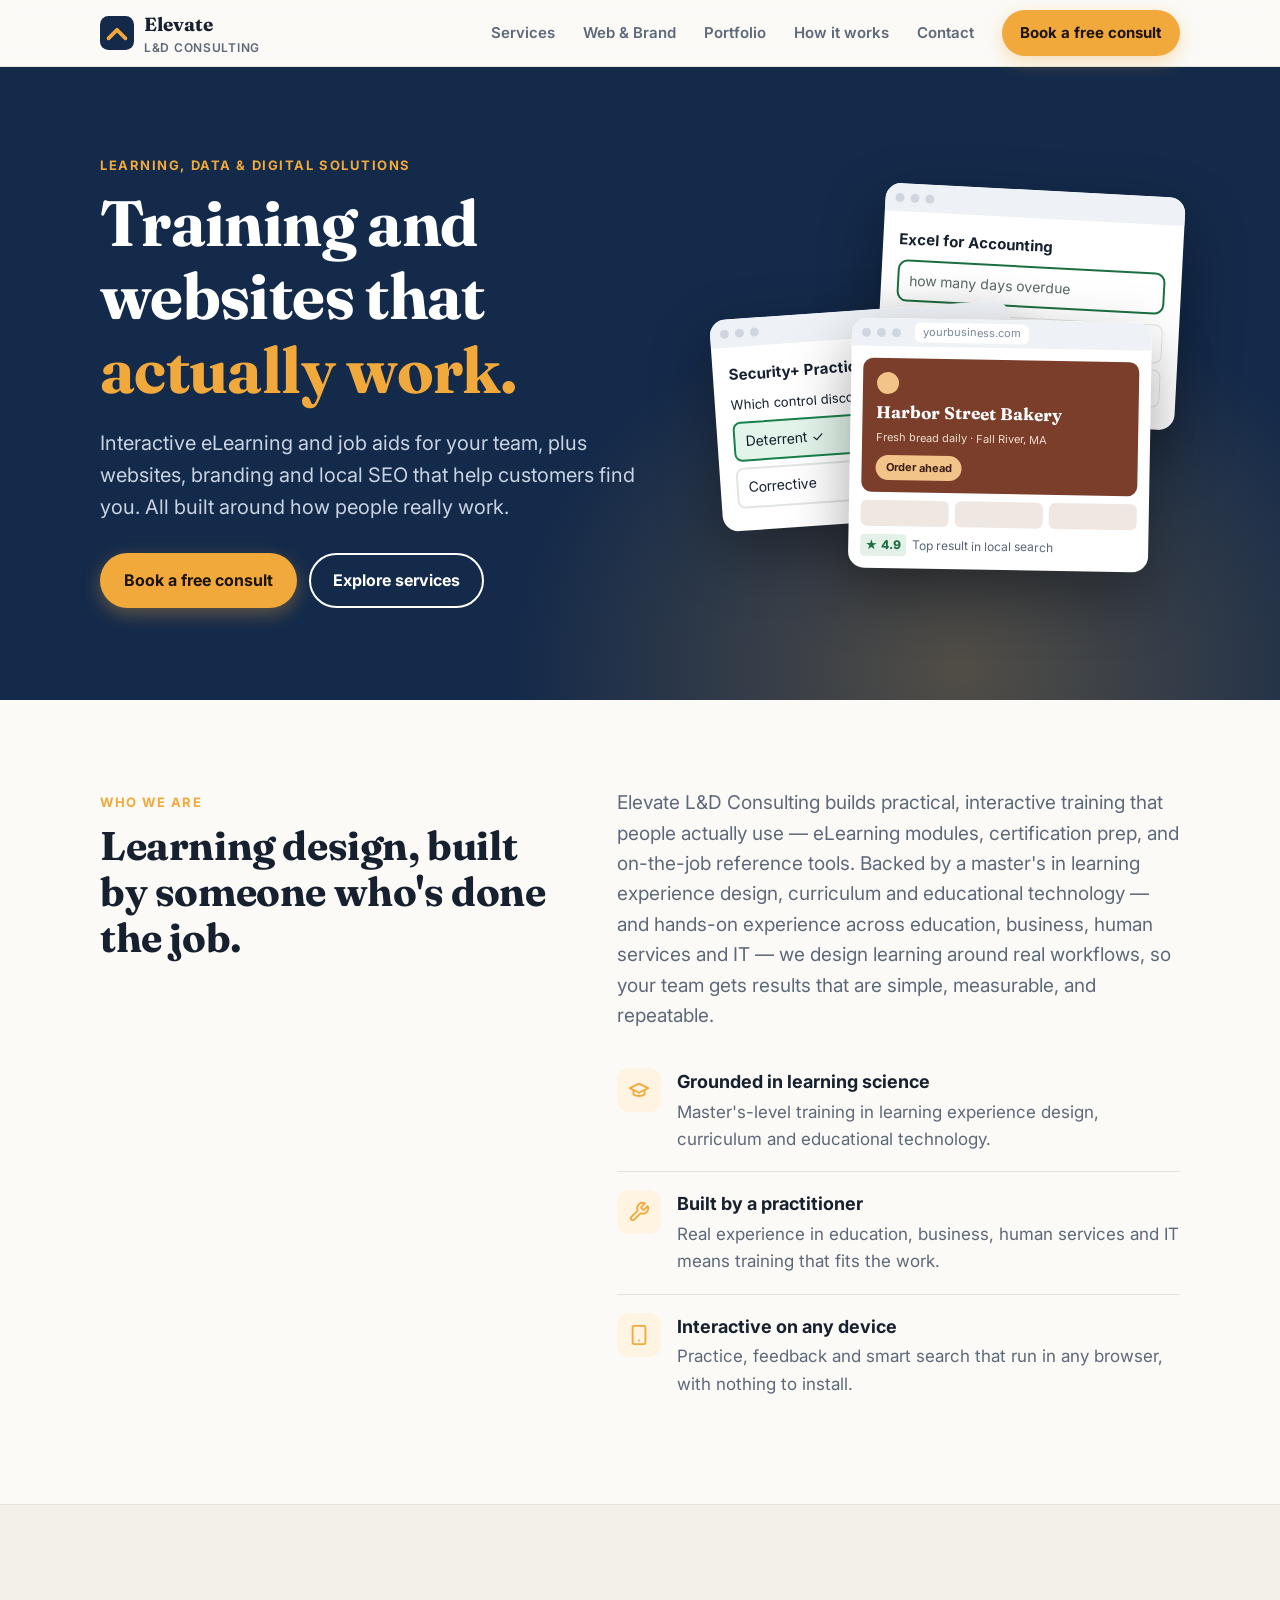
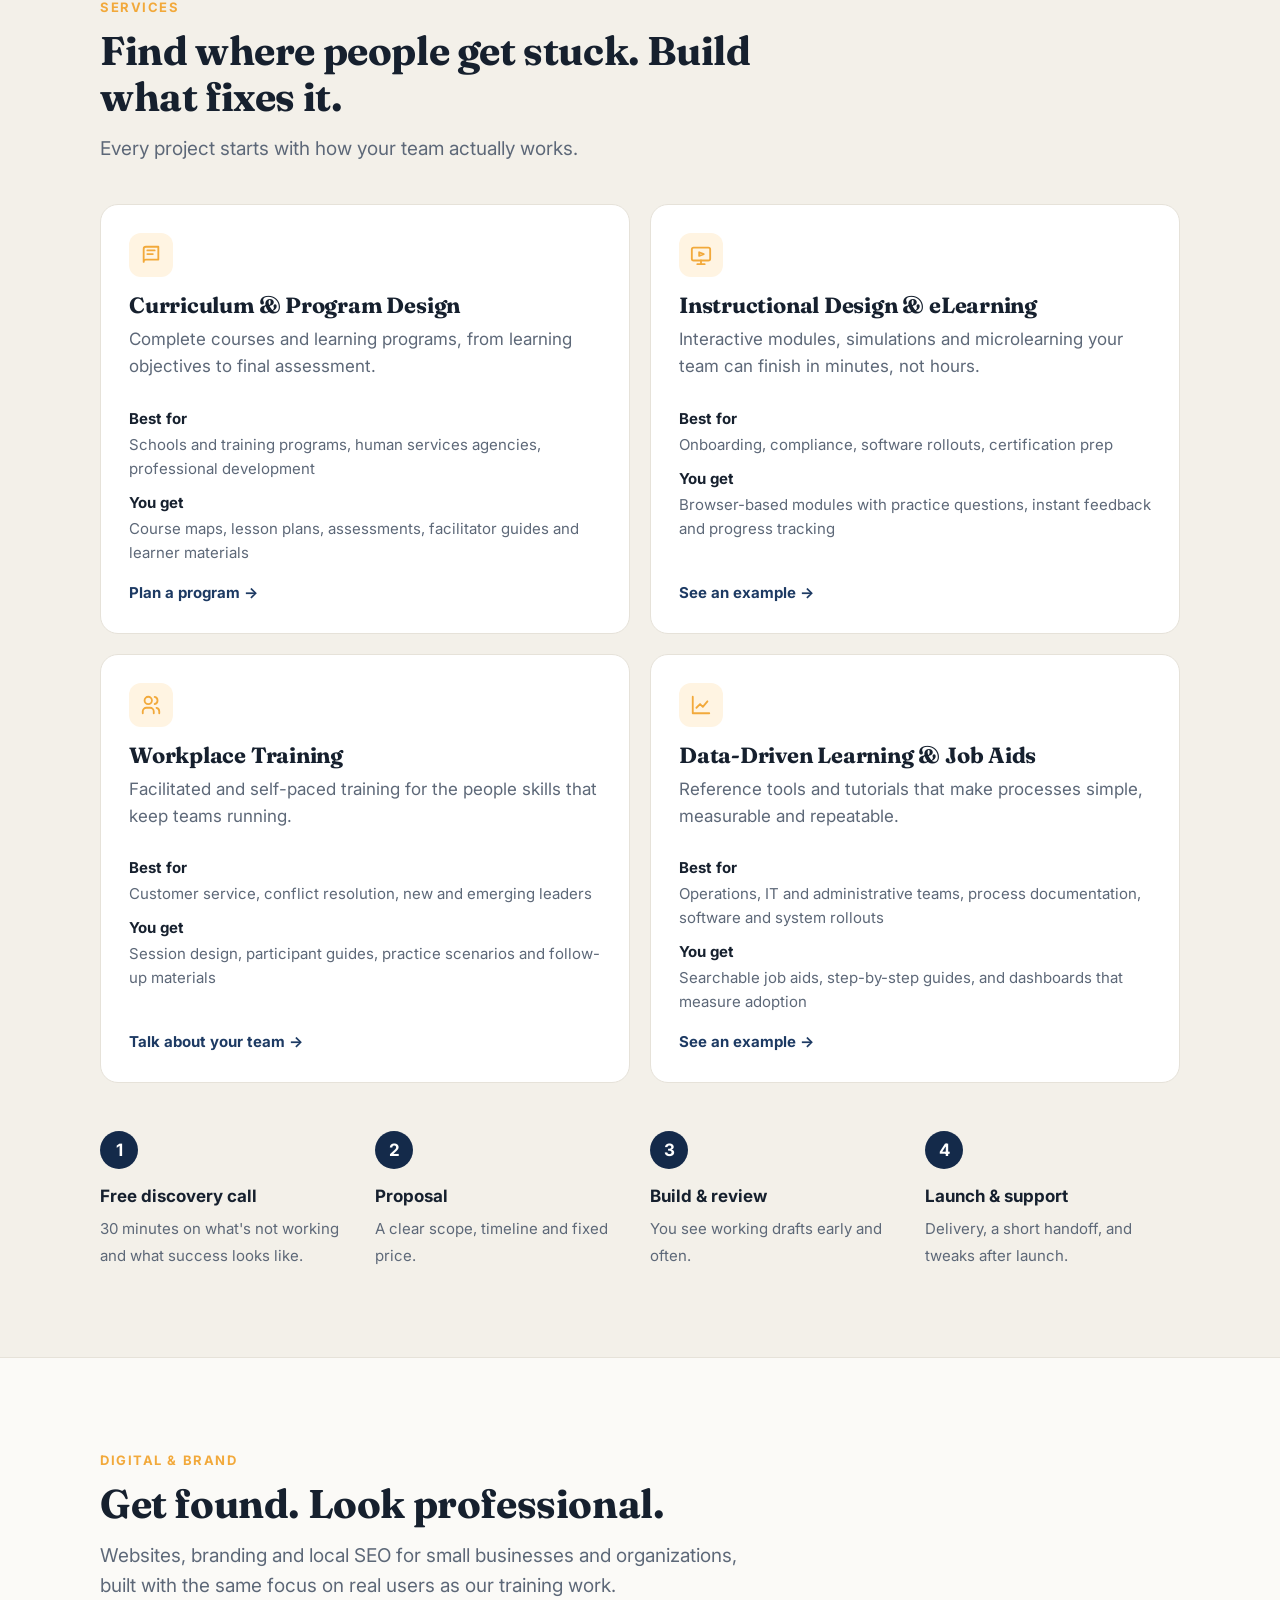
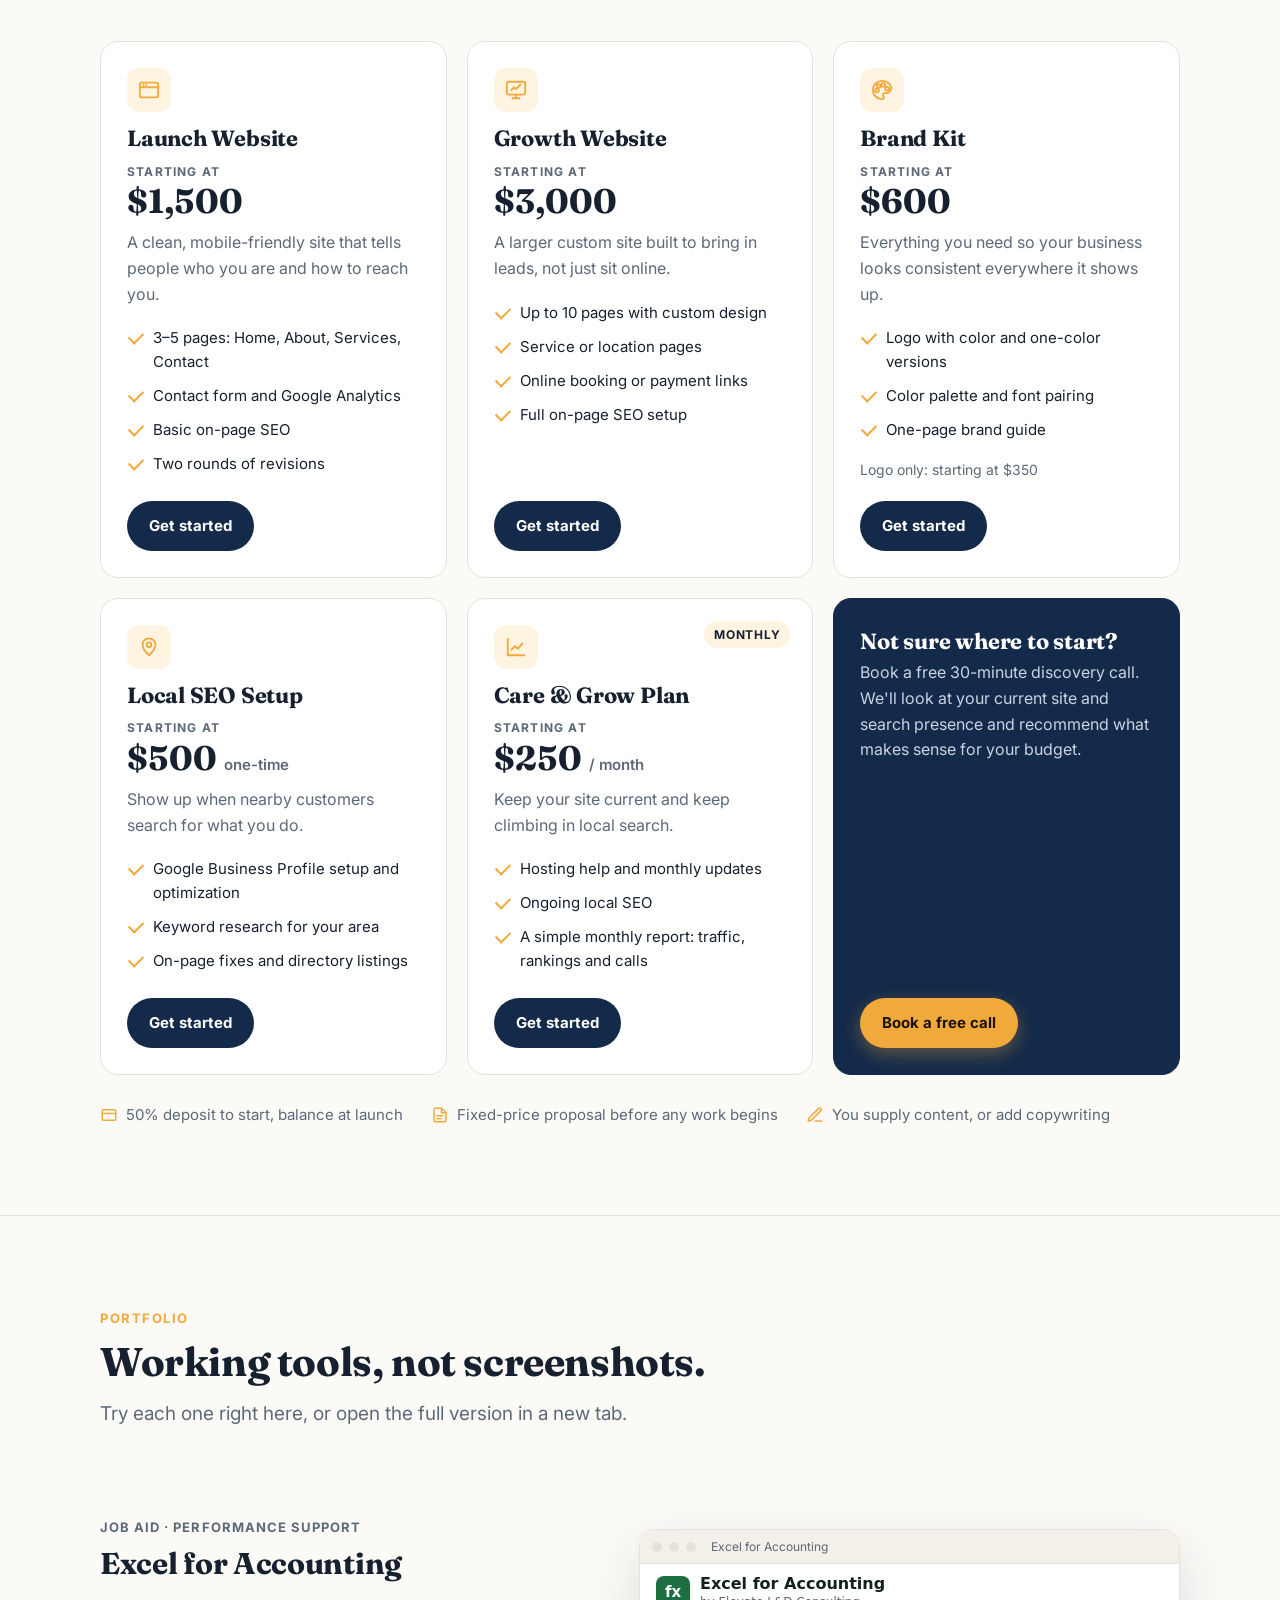
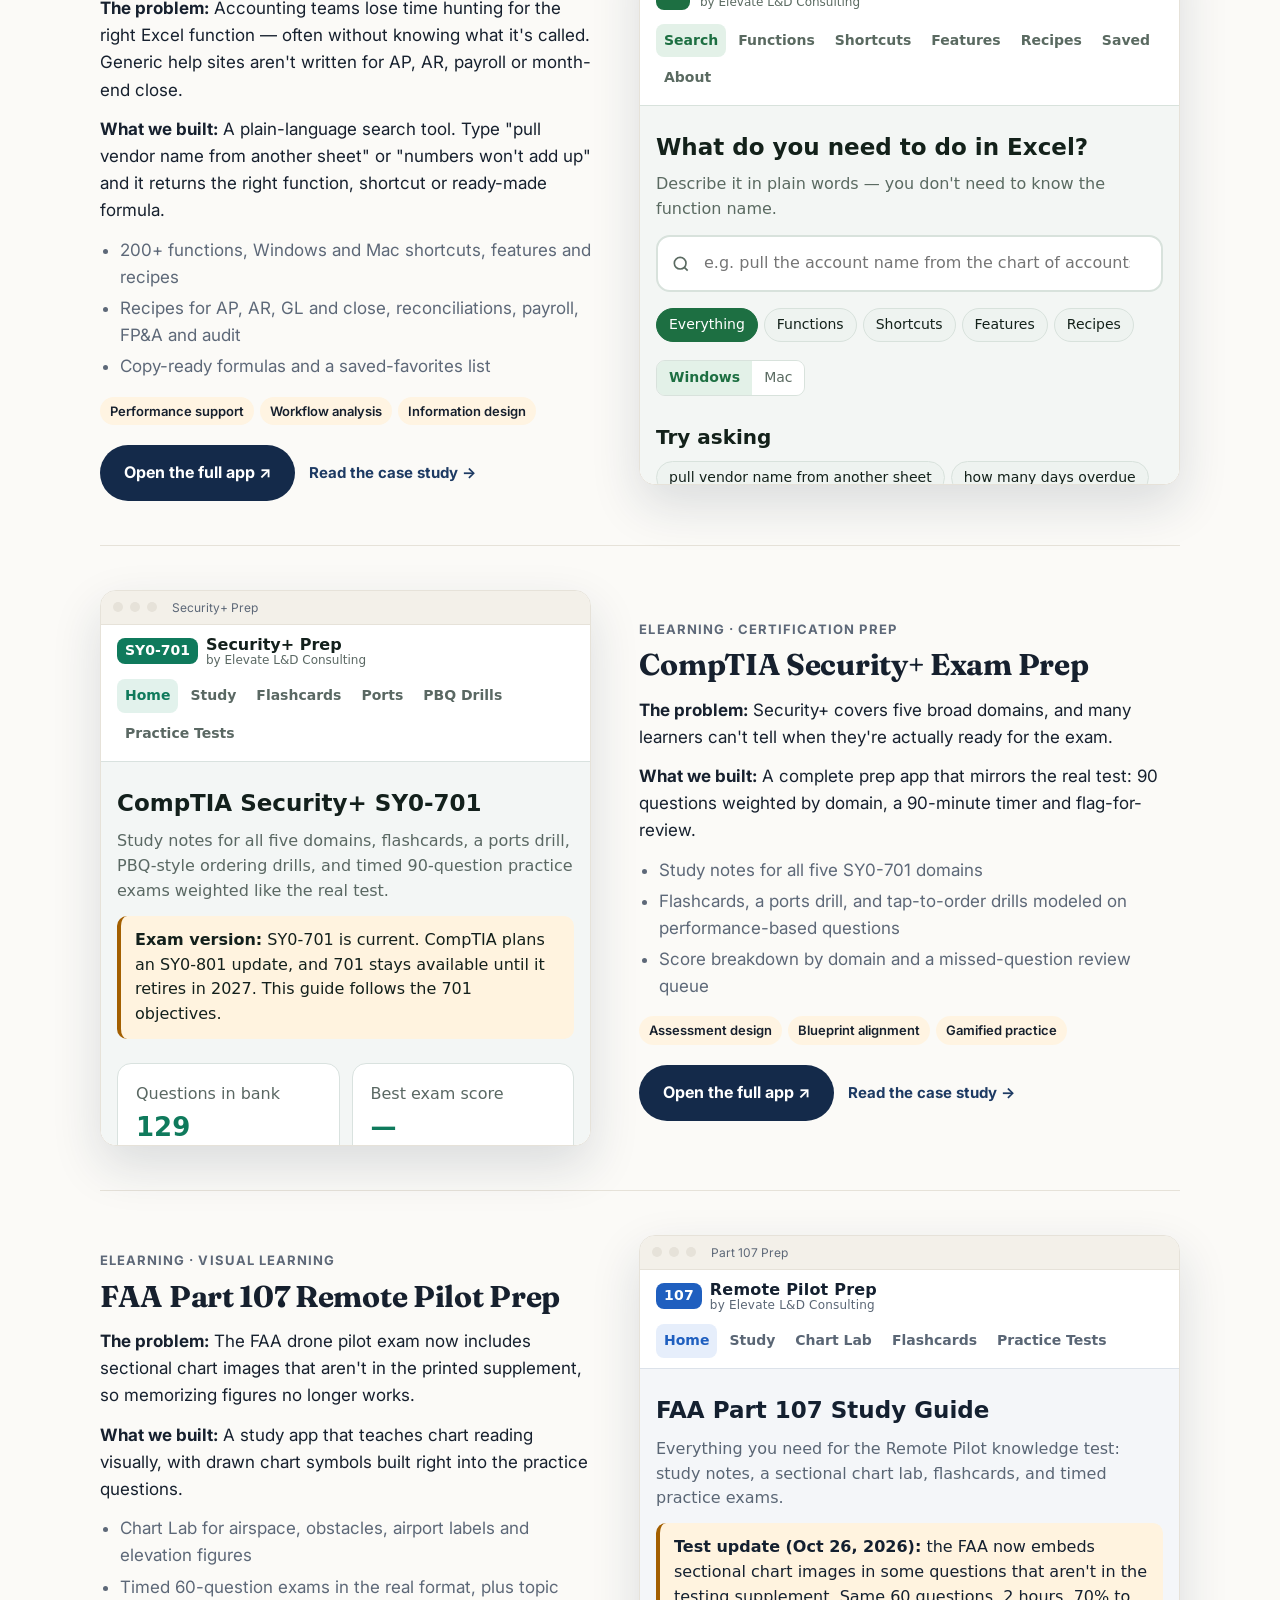
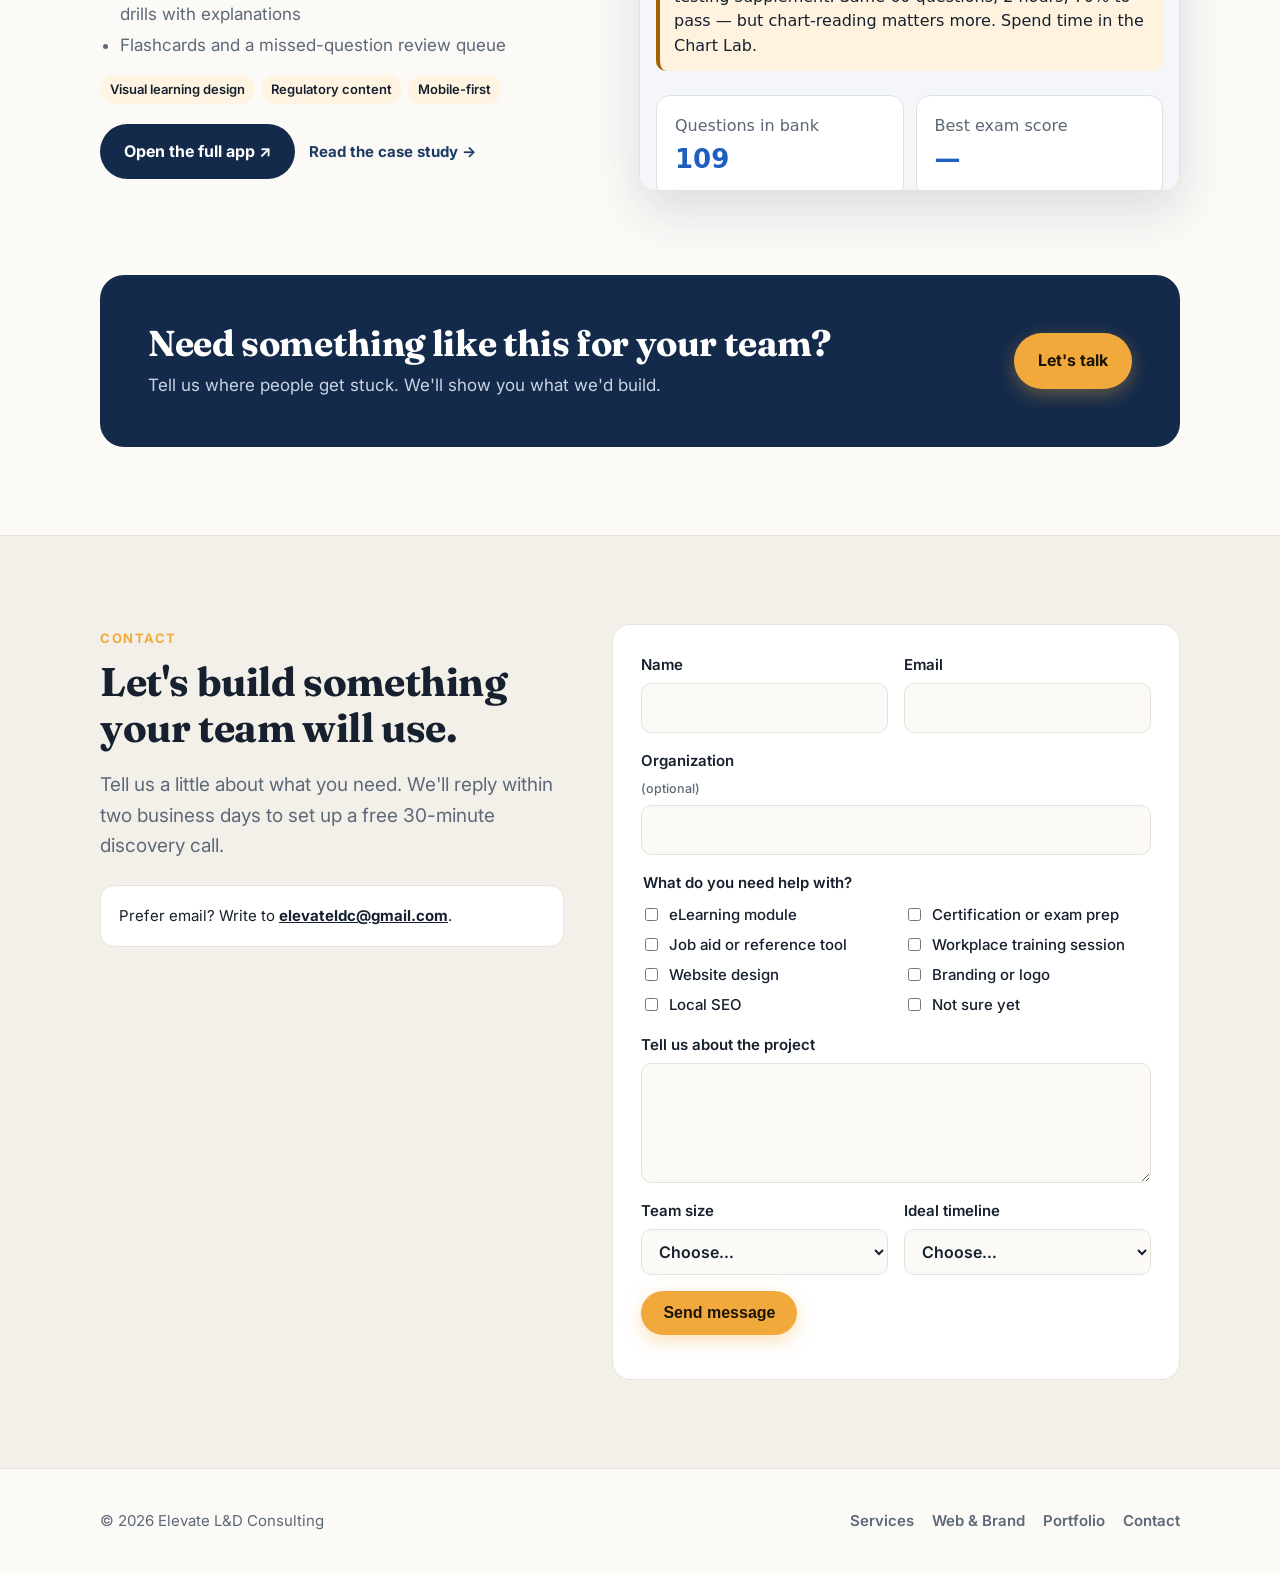
==== commit 9cd33bd5: "Add files via upload" ====
--- a/index.html
+++ b/index.html
@@ -3,10 +3,10 @@
 <head>
 <meta charset="utf-8">
 <meta name="viewport" content="width=device-width,initial-scale=1">
-<title>Elevate L&amp;D Consulting</title>
-<meta name="description" content="Elevate L&D Consulting builds practical, interactive training: eLearning modules, certification prep, and on-the-job reference tools designed around real workflows.">
+<title>Elevate L&amp;D Consulting | Training, Websites &amp; Branding</title>
+<meta name="description" content="Elevate L&D Consulting builds practical, interactive training, plus websites, branding and local SEO for small businesses and organizations.">
 <meta property="og:title" content="Elevate L&D Consulting">
-<meta property="og:description" content="Training your team will actually use.">
+<meta property="og:description" content="Training and websites that actually work.">
 <link rel="icon" href="data:image/svg+xml,%3Csvg xmlns='http://www.w3.org/2000/svg' viewBox='0 0 32 32'%3E%3Crect width='32' height='32' rx='8' fill='%23142a4a'/%3E%3Cpath d='M8 21l8-8 8 8' fill='none' stroke='%23f2a93b' stroke-width='3.5' stroke-linecap='round' stroke-linejoin='round'/%3E%3C/svg%3E">
 <link rel="preconnect" href="https://fonts.googleapis.com">
 <link rel="preconnect" href="https://fonts.gstatic.com" crossorigin>
@@ -76,6 +76,17 @@
 .opt{border:2px solid #e1e6e3;border-radius:8px;padding:7px 10px;margin:6px 0}
 .opt.ok{border-color:#18804a;background:#e3f4ea}
 .ring{display:flex;justify-content:center;padding:6px 0}
+.mock .bar .url{margin-left:8px;font-size:11px;color:#7a8696;background:#fff;border-radius:6px;padding:1px 8px}
+.mock .body.site{padding:12px}
+.sitehero{background:#7a3e2b;color:#fff;border-radius:10px;padding:14px 14px 12px;display:grid;gap:4px}
+.sitehero .logo{width:22px;height:22px;border-radius:50%;background:#f2c48a}
+.sitehero b{margin:0;font-family:Fraunces,Georgia,serif;font-size:17px}
+.sitehero .sub{font-size:11px;color:#f1dccf}
+.sitehero .cta{justify-self:start;margin-top:4px;background:#f2c48a;color:#3b1d12;font-size:11px;font-weight:700;padding:4px 10px;border-radius:999px}
+.sitecols{display:grid;grid-template-columns:repeat(3,1fr);gap:6px;margin:8px 0}
+.sitecols i{height:26px;border-radius:6px;background:#efe7e1}
+.gbp{font-size:12px;color:#5a6675;display:flex;gap:6px;align-items:center}
+.gbp em{font-style:normal;font-weight:800;color:#1d6f42;background:#e3f1e8;border-radius:4px;padding:1px 5px}
 @media (max-width:860px){.hero .wrap{grid-template-columns:1fr;padding-top:56px;padding-bottom:64px}.stack{display:none}}
 
 /* sections */
@@ -153,6 +164,29 @@
 .gform{width:100%;height:900px;border:0;border-radius:18px;background:var(--card)}
 @media (max-width:860px){.contact{grid-template-columns:1fr}.two,.checks{grid-template-columns:1fr}}
 
+/* digital & brand packages */
+.pkgs{display:grid;grid-template-columns:repeat(3,1fr);gap:20px}
+@media (max-width:960px){.pkgs{grid-template-columns:1fr 1fr}}
+@media (max-width:620px){.pkgs{grid-template-columns:1fr}}
+.pkg{position:relative;background:var(--card);border:1px solid var(--line);border-radius:18px;padding:26px;display:flex;flex-direction:column}
+.pkg h3{font-size:22px;margin:14px 0 6px}
+.pkg .from{font-size:12px;font-weight:700;letter-spacing:.1em;text-transform:uppercase;color:var(--mute);margin-top:4px}
+.pkg .price{font-family:Fraunces,Georgia,serif;font-size:34px;font-weight:700;line-height:1.1;margin:2px 0 10px}
+.pkg .price small{font-family:Inter,sans-serif;font-size:15px;font-weight:600;color:var(--mute)}
+.pkg p{color:var(--mute);margin:0 0 14px;font-size:16px}
+.pkg ul{list-style:none;margin:0 0 20px;padding:0;font-size:15px}
+.pkg li{position:relative;padding:5px 0 5px 26px}
+.pkg li::before{content:"";position:absolute;left:2px;top:11px;width:12px;height:7px;border-left:2.5px solid var(--amber);border-bottom:2.5px solid var(--amber);transform:rotate(-45deg)}
+.pkg .addon{font-size:14px;color:var(--mute);margin:-8px 0 18px}
+.pkg .btn{margin-top:auto;align-self:flex-start;padding:11px 20px;font-size:15px}
+.pkg .badge{position:absolute;top:22px;right:22px;font-size:12px;font-weight:700;letter-spacing:.06em;text-transform:uppercase;background:var(--amber2);color:var(--ink);padding:4px 10px;border-radius:999px}
+.pkg.cta{background:var(--navy);border-color:var(--navy);color:#fff}
+.pkg.cta p{color:#c9d3e2}
+.pkg.cta h3{margin-top:4px}
+.terms{display:flex;flex-wrap:wrap;gap:10px 28px;margin-top:28px;color:var(--mute);font-size:15px}
+.terms span{display:flex;gap:8px;align-items:center}
+.terms svg{width:18px;height:18px;stroke:var(--amber);fill:none;stroke-width:2;stroke-linecap:round;stroke-linejoin:round;flex:none}
+
 /* cta band + footer */
 .band{background:var(--navy);color:#fff;border-radius:24px;padding:48px;display:flex;gap:24px;align-items:center;justify-content:space-between;flex-wrap:wrap}
 .band h2{font-size:clamp(26px,3.5vw,36px)}
@@ -173,7 +207,7 @@
       <span>Elevate<small>L&amp;D Consulting</small></span>
     </a>
     <nav class="links" id="links">
-      <a href="#services">Services</a><a href="#work">Portfolio</a><a href="#process">How it works</a><a href="#contact">Contact</a>
+      <a href="#services">Services</a><a href="#digital">Web &amp; Brand</a><a href="#work">Portfolio</a><a href="#process">How it works</a><a href="#contact">Contact</a>
     </nav>
     <a class="btn primary" href="#contact">Book a free consult</a>
     <button class="menu" id="menu" aria-expanded="false" aria-controls="links">Menu</button>
@@ -185,12 +219,12 @@
 <section class="hero" id="home" style="padding:0">
   <div class="wrap">
     <div>
-      <span class="eyebrow">Learning &amp; development consulting</span>
-      <h1>Training your team will <em>actually use.</em></h1>
-      <p>Interactive eLearning, certification prep, and on-the-job reference tools — built around the way your people really work.</p>
+      <span class="eyebrow">Learning, data &amp; digital solutions</span>
+      <h1>Training and websites that <em>actually work.</em></h1>
+      <p>Interactive eLearning and job aids for your team, plus websites, branding and local SEO that help customers find you. All built around how people really work.</p>
       <div class="ctas">
         <a class="btn primary" href="#contact">Book a free consult</a>
-        <a class="btn ghost" href="#work">See the work</a>
+        <a class="btn ghost" href="#services">Explore services</a>
       </div>
     </div>
     <div class="stack" aria-hidden="true">
@@ -206,10 +240,10 @@
         <div class="opt ok">Deterrent ✓</div>
         <div class="opt">Corrective</div>
       </div></div>
-      <div class="mock m3"><div class="bar"><i></i><i></i><i></i></div><div class="body">
-        <b>Part 107 Chart Lab</b>
-        <div class="ring"><svg viewBox="0 0 120 70" width="200"><rect width="120" height="70" rx="6" fill="#f3efe0"/><circle cx="60" cy="35" r="26" fill="none" stroke="#1f5fbf" stroke-width="2" stroke-dasharray="5 4"/><circle cx="60" cy="35" r="5" fill="#1f5fbf"/><text x="60" y="17" font-size="9" fill="#1f5fbf" text-anchor="middle" font-family="Arial" font-weight="700">[25]</text></svg></div>
-        <div style="font-size:13px;color:#5a6675">Dashed blue = Class D</div>
+      <div class="mock m3"><div class="bar"><i></i><i></i><i></i><span class="url">yourbusiness.com</span></div><div class="body site">
+        <div class="sitehero"><span class="logo"></span><b>Harbor Street Bakery</b><span class="sub">Fresh bread daily · Fall River, MA</span><span class="cta">Order ahead</span></div>
+        <div class="sitecols"><i></i><i></i><i></i></div>
+        <div class="gbp"><em>★ 4.9</em> Top result in local search</div>
       </div></div>
     </div>
   </div>
@@ -285,8 +319,78 @@
   </div>
 </section>
 
+<!-- DIGITAL & BRAND -->
+<section id="digital">
+  <div class="wrap">
+    <div class="head">
+      <span class="eyebrow">Digital &amp; Brand</span>
+      <h2>Get found. Look professional.</h2>
+      <p class="lead">Websites, branding and local SEO for small businesses and organizations, built with the same focus on real users as our training work.</p>
+    </div>
+    <div class="pkgs">
+      <article class="pkg">
+        <span class="ico"><svg viewBox="0 0 24 24"><rect x="2" y="4" width="20" height="16" rx="2"/><path d="M2 9h20M6 6.5h.01M9 6.5h.01"/></svg></span>
+        <h3>Launch Website</h3>
+        <span class="from">Starting at</span>
+        <div class="price">$1,500</div>
+        <p>A clean, mobile-friendly site that tells people who you are and how to reach you.</p>
+        <ul><li>3–5 pages: Home, About, Services, Contact</li><li>Contact form and Google Analytics</li><li>Basic on-page SEO</li><li>Two rounds of revisions</li></ul>
+        <a class="btn dark" href="#contact" data-need="Website design">Get started</a>
+      </article>
+      <article class="pkg">
+        <span class="ico"><svg viewBox="0 0 24 24"><rect x="2" y="3" width="20" height="14" rx="2"/><path d="M8 21h8M12 17v4M7 12l3-3 2 2 5-5"/></svg></span>
+        <h3>Growth Website</h3>
+        <span class="from">Starting at</span>
+        <div class="price">$3,000</div>
+        <p>A larger custom site built to bring in leads, not just sit online.</p>
+        <ul><li>Up to 10 pages with custom design</li><li>Service or location pages</li><li>Online booking or payment links</li><li>Full on-page SEO setup</li></ul>
+        <a class="btn dark" href="#contact" data-need="Website design">Get started</a>
+      </article>
+      <article class="pkg">
+        <span class="ico"><svg viewBox="0 0 24 24"><circle cx="13.5" cy="6.5" r="2"/><circle cx="17.5" cy="10.5" r="2"/><circle cx="8.5" cy="7.5" r="2"/><circle cx="6.5" cy="12.5" r="2"/><path d="M12 2a10 10 0 0 0 0 20c1.1 0 2-.9 2-2 0-.5-.2-1-.5-1.3-.3-.4-.5-.8-.5-1.3 0-1.1.9-2 2-2h2.4A5.6 5.6 0 0 0 22 9.8C22 5.5 17.5 2 12 2z"/></svg></span>
+        <h3>Brand Kit</h3>
+        <span class="from">Starting at</span>
+        <div class="price">$600</div>
+        <p>Everything you need so your business looks consistent everywhere it shows up.</p>
+        <ul><li>Logo with color and one-color versions</li><li>Color palette and font pairing</li><li>One-page brand guide</li></ul>
+        <div class="addon">Logo only: starting at $350</div>
+        <a class="btn dark" href="#contact" data-need="Branding or logo">Get started</a>
+      </article>
+      <article class="pkg">
+        <span class="ico"><svg viewBox="0 0 24 24"><path d="M12 21s-7-6.2-7-11.5a7 7 0 0 1 14 0C19 14.8 12 21 12 21z"/><circle cx="12" cy="9.5" r="2.5"/></svg></span>
+        <h3>Local SEO Setup</h3>
+        <span class="from">Starting at</span>
+        <div class="price">$500 <small>one-time</small></div>
+        <p>Show up when nearby customers search for what you do.</p>
+        <ul><li>Google Business Profile setup and optimization</li><li>Keyword research for your area</li><li>On-page fixes and directory listings</li></ul>
+        <a class="btn dark" href="#contact" data-need="Local SEO">Get started</a>
+      </article>
+      <article class="pkg">
+        <span class="badge">Monthly</span>
+        <span class="ico"><svg viewBox="0 0 24 24"><path d="M3 3v18h18"/><path d="M7 15l4-4 3 3 5-6"/></svg></span>
+        <h3>Care &amp; Grow Plan</h3>
+        <span class="from">Starting at</span>
+        <div class="price">$250 <small>/ month</small></div>
+        <p>Keep your site current and keep climbing in local search.</p>
+        <ul><li>Hosting help and monthly updates</li><li>Ongoing local SEO</li><li>A simple monthly report: traffic, rankings and calls</li></ul>
+        <a class="btn dark" href="#contact" data-need="Local SEO">Get started</a>
+      </article>
+      <article class="pkg cta">
+        <h3>Not sure where to start?</h3>
+        <p>Book a free 30-minute discovery call. We'll look at your current site and search presence and recommend what makes sense for your budget.</p>
+        <a class="btn primary" href="#contact" data-need="Not sure yet">Book a free call</a>
+      </article>
+    </div>
+    <div class="terms">
+      <span><svg viewBox="0 0 24 24"><rect x="3" y="5" width="18" height="14" rx="2"/><path d="M3 10h18"/></svg>50% deposit to start, balance at launch</span>
+      <span><svg viewBox="0 0 24 24"><path d="M14 3H6a2 2 0 0 0-2 2v14a2 2 0 0 0 2 2h12a2 2 0 0 0 2-2V9z"/><path d="M14 3v6h6M8 13h8M8 17h5"/></svg>Fixed-price proposal before any work begins</span>
+      <span><svg viewBox="0 0 24 24"><path d="M12 20h9M16.5 3.5a2.1 2.1 0 0 1 3 3L7 19l-4 1 1-4z"/></svg>You supply content, or add copywriting</span>
+    </div>
+  </div>
+</section>
+
 <!-- PORTFOLIO -->
-<section id="work">
+<section id="work" style="border-top:1px solid var(--line)">
   <div class="wrap">
     <div class="head">
       <span class="eyebrow">Portfolio</span>
@@ -363,7 +467,7 @@
 <footer>
   <div class="wrap">
     <span>© <span id="yr"></span> Elevate L&amp;D Consulting</span>
-    <span class="fl"><a href="#services">Services</a><a href="#work">Portfolio</a><a href="#contact">Contact</a></span>
+    <span class="fl"><a href="#services">Services</a><a href="#digital">Web &amp; Brand</a><a href="#work">Portfolio</a><a href="#contact">Contact</a></span>
   </div>
 </footer>
 
@@ -395,7 +499,7 @@
     <label>Email<input name="email" type="email" required autocomplete="email"></label></div>
     <label>Organization <small>(optional)</small><input name="org" autocomplete="organization"></label>
     <fieldset><legend>What do you need help with?</legend><div class="checks">
-      ${["eLearning module","Certification or exam prep","Job aid or reference tool","Workplace training session","Not sure yet"].map(x=>`<label><input type="checkbox" name="need" value="${x}">${x}</label>`).join("")}
+      ${["eLearning module","Certification or exam prep","Job aid or reference tool","Workplace training session","Website design","Branding or logo","Local SEO","Not sure yet"].map(x=>`<label><input type="checkbox" name="need" value="${x}">${x}</label>`).join("")}
     </div></fieldset>
     <label>Tell us about the project<textarea name="details" required></textarea></label>
     <div class="two"><label>Team size<select name="size"><option value="">Choose…</option><option>1–10</option><option>11–50</option><option>51–200</option><option>200+</option></select></label>
@@ -411,6 +515,12 @@
     m.textContent="Your email app should open with the message ready to send.";
   });
 }
+
+/* package buttons pre-check the matching need in the contact form */
+document.querySelectorAll("[data-need]").forEach(a=>a.addEventListener("click",()=>{
+  const box=document.querySelector(`#cf input[name="need"][value="${a.dataset.need}"]`);
+  if(box)box.checked=true;
+}));
 </script>
 </body>
 </html>
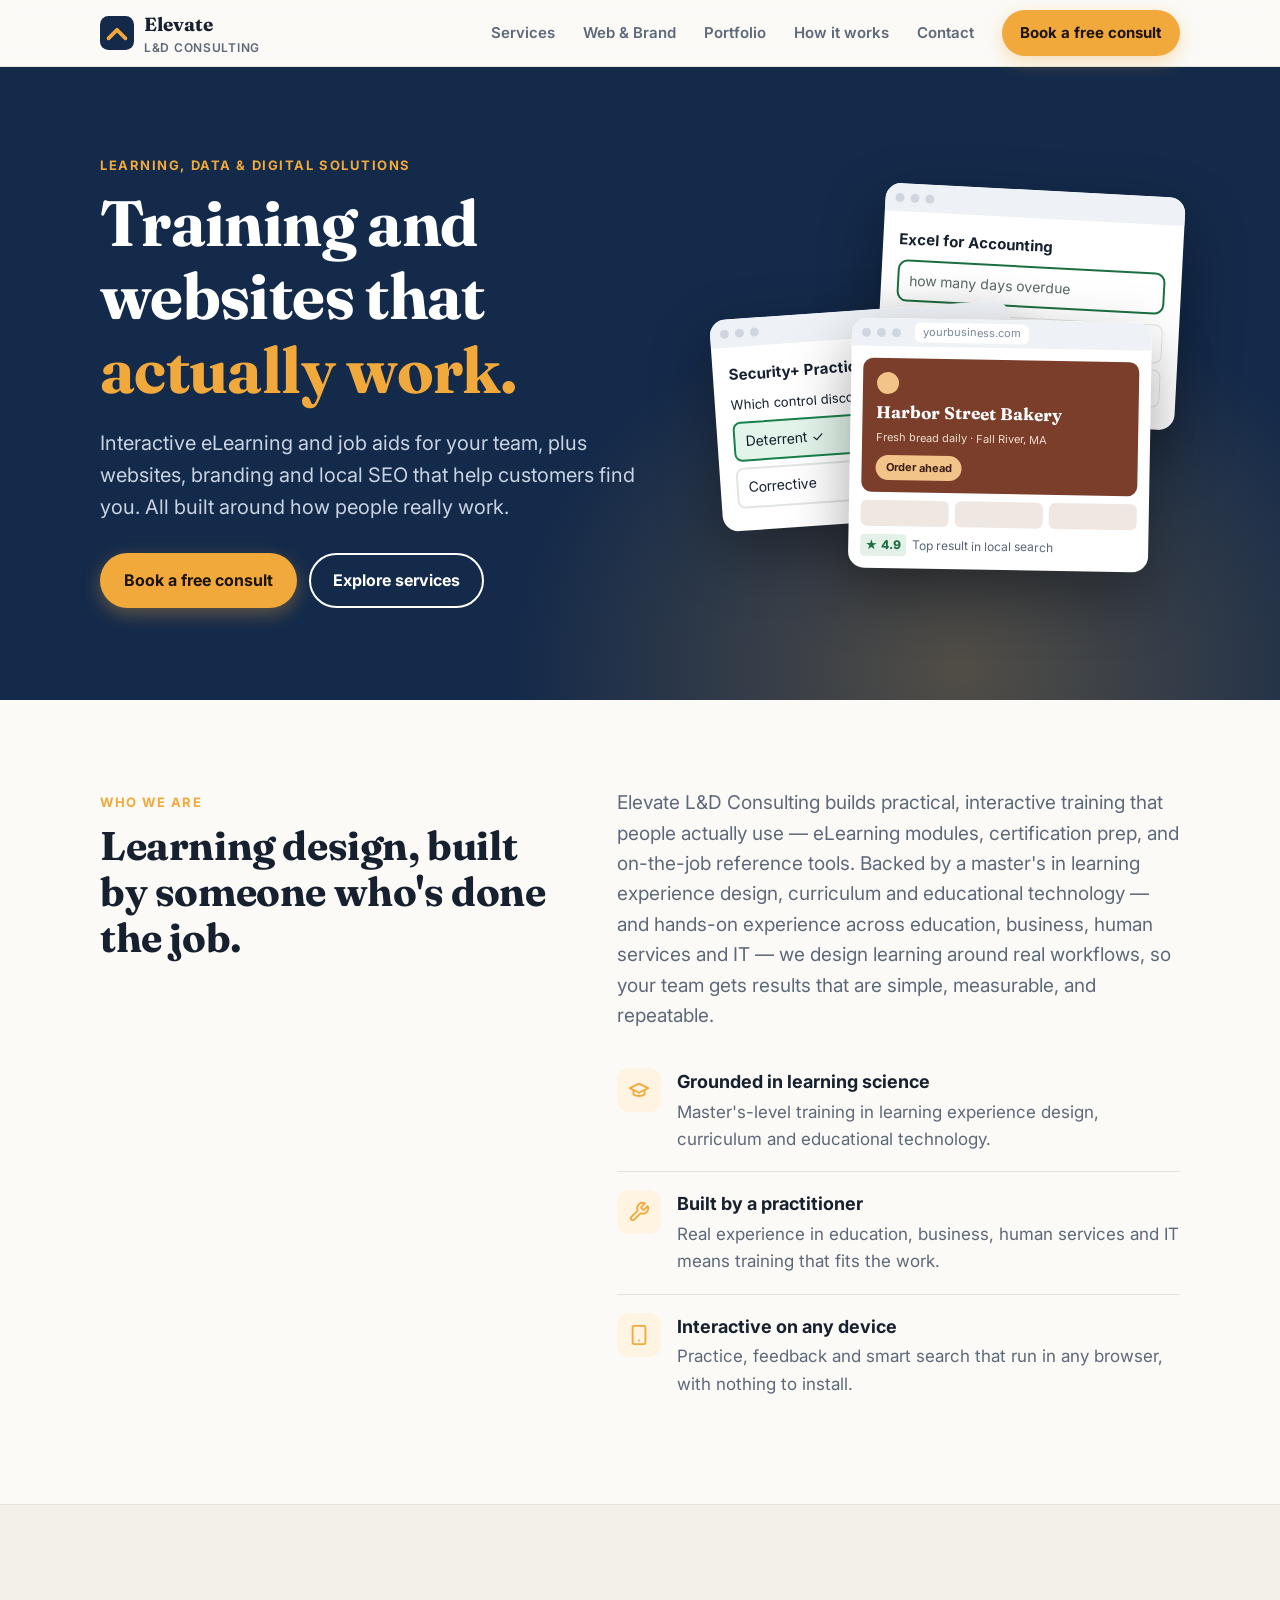
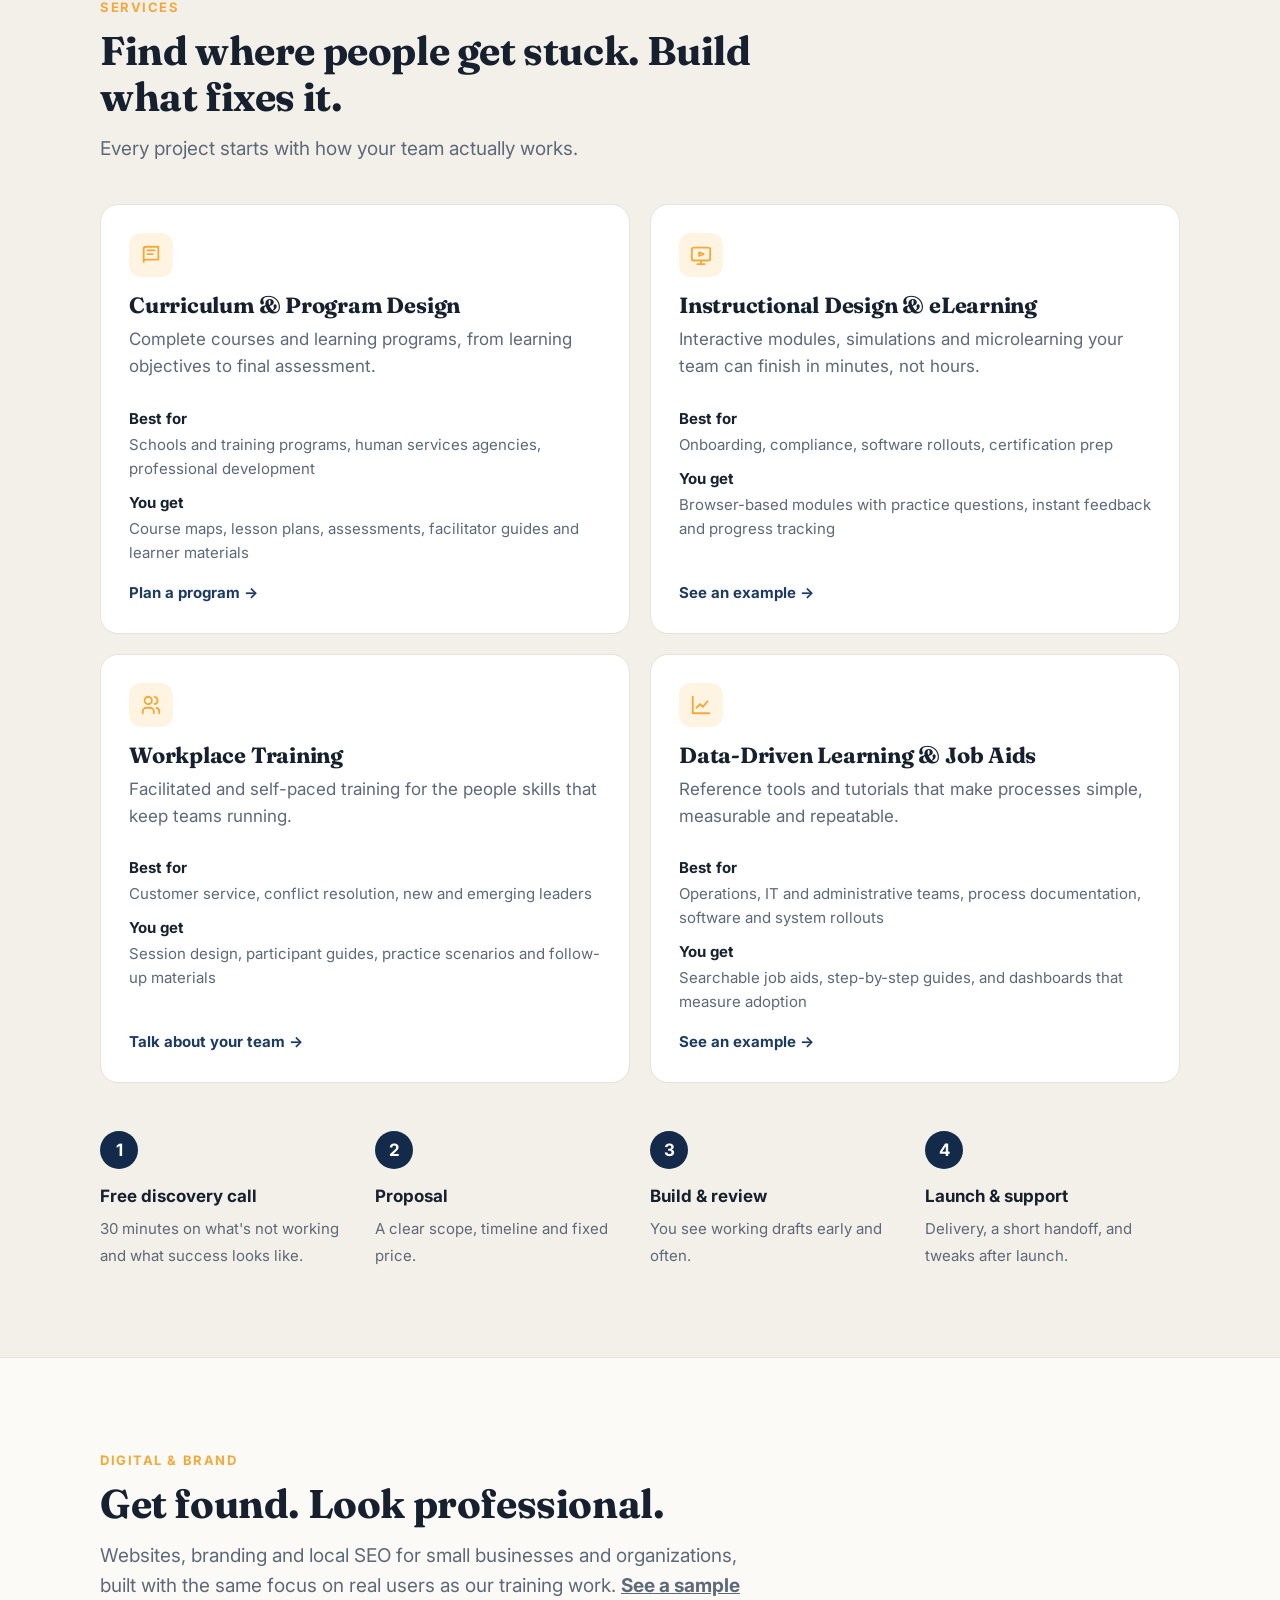
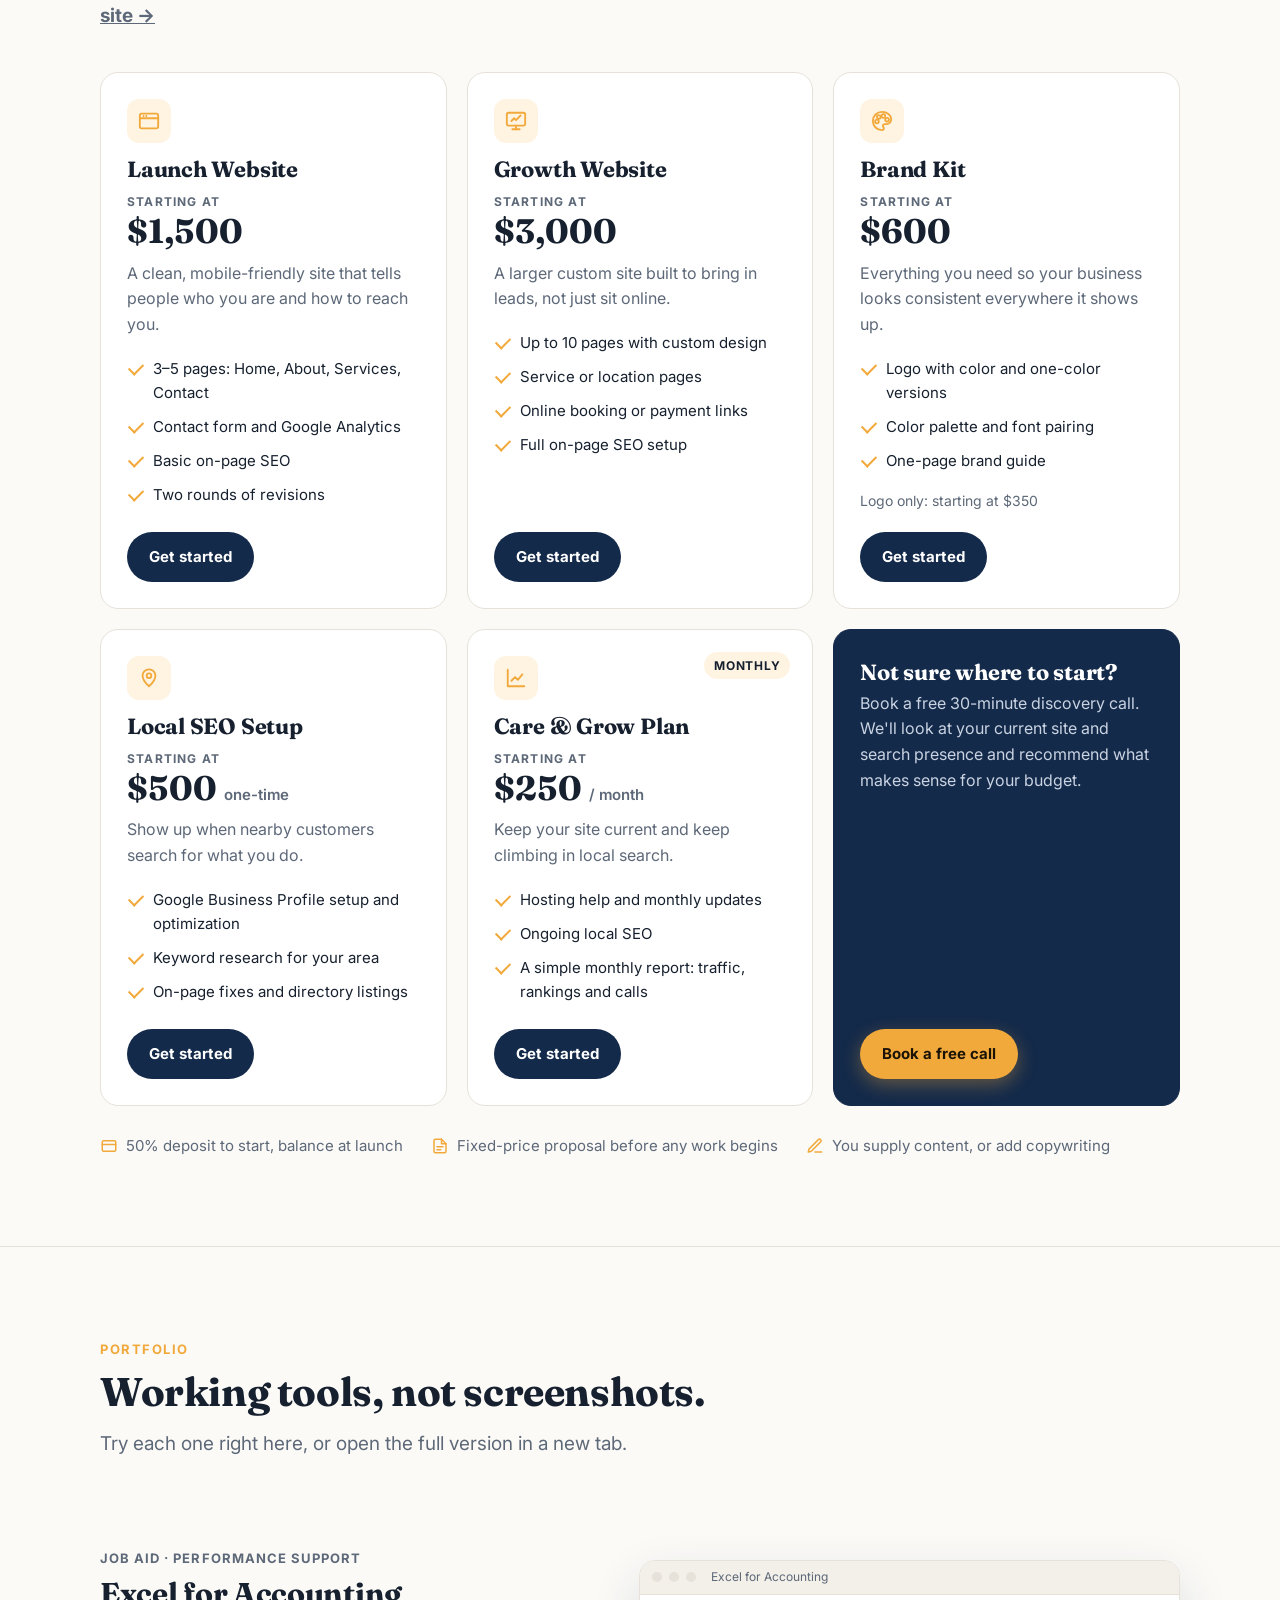
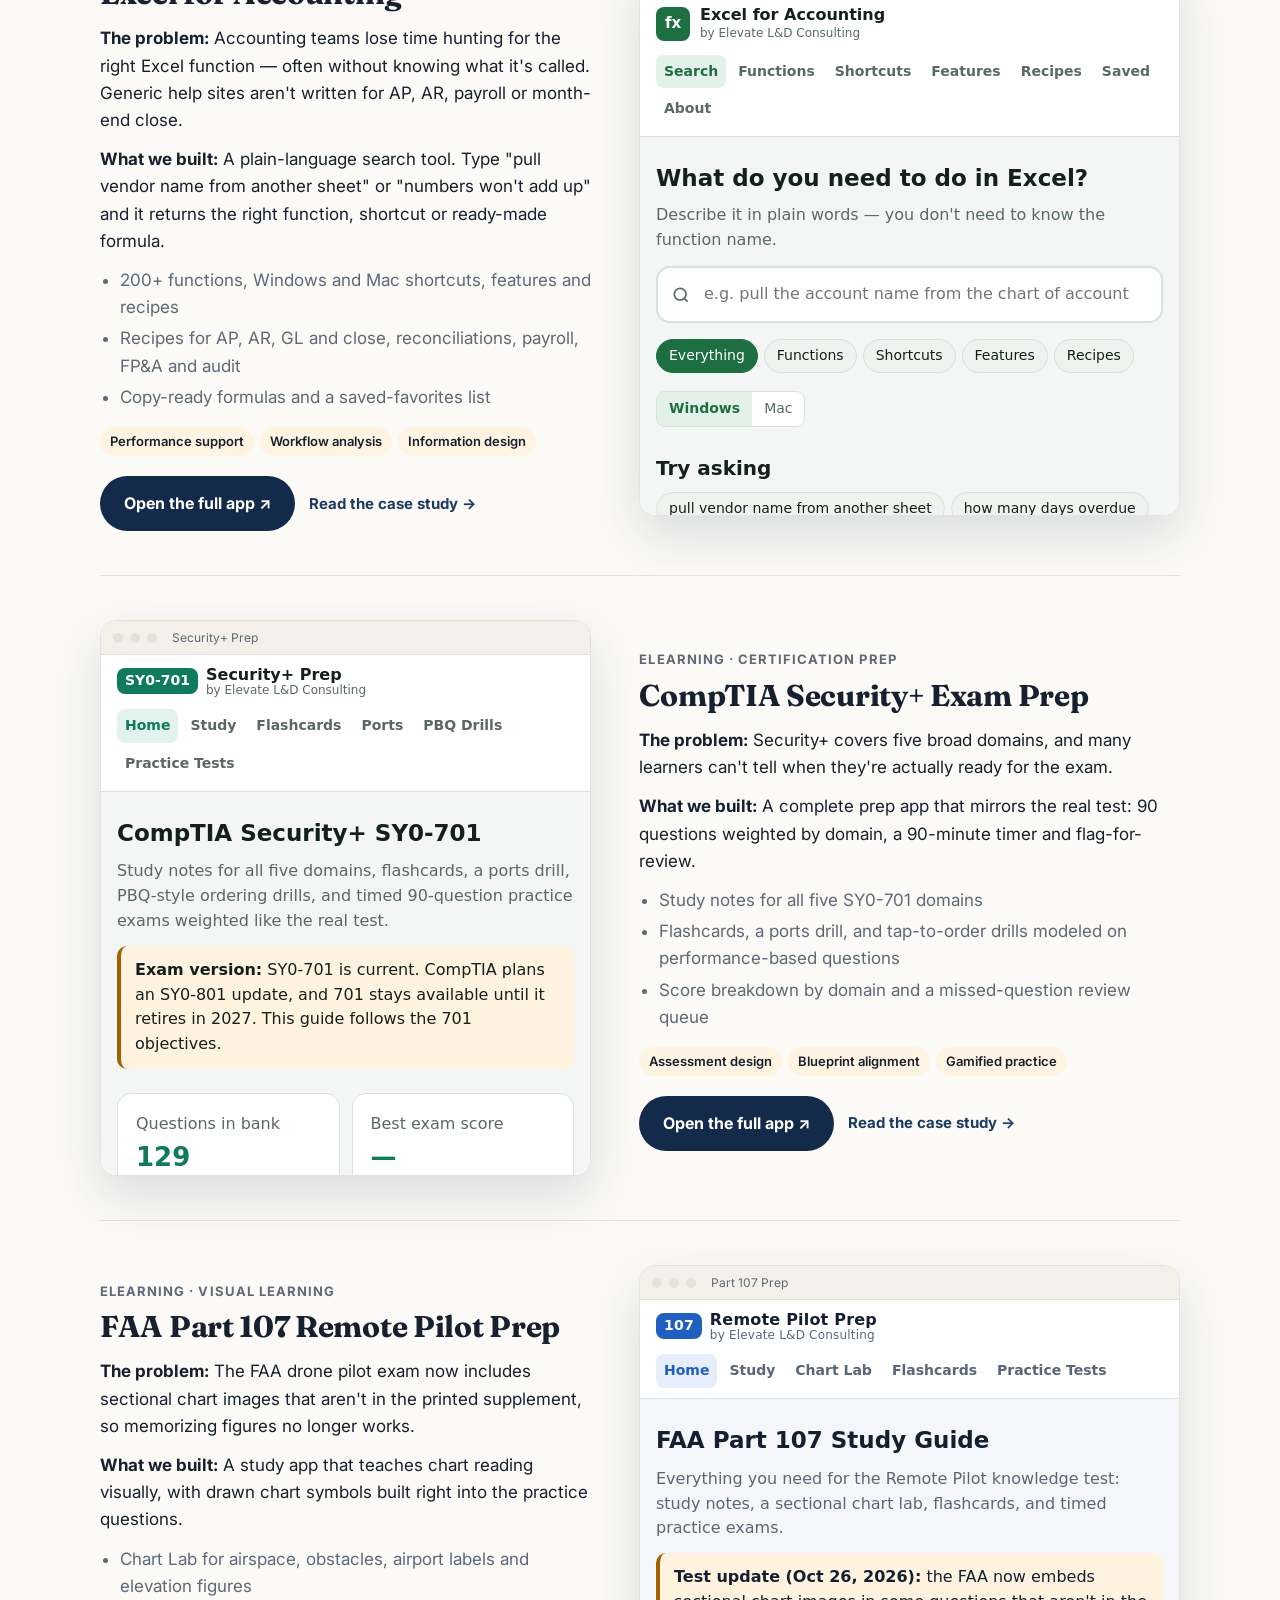
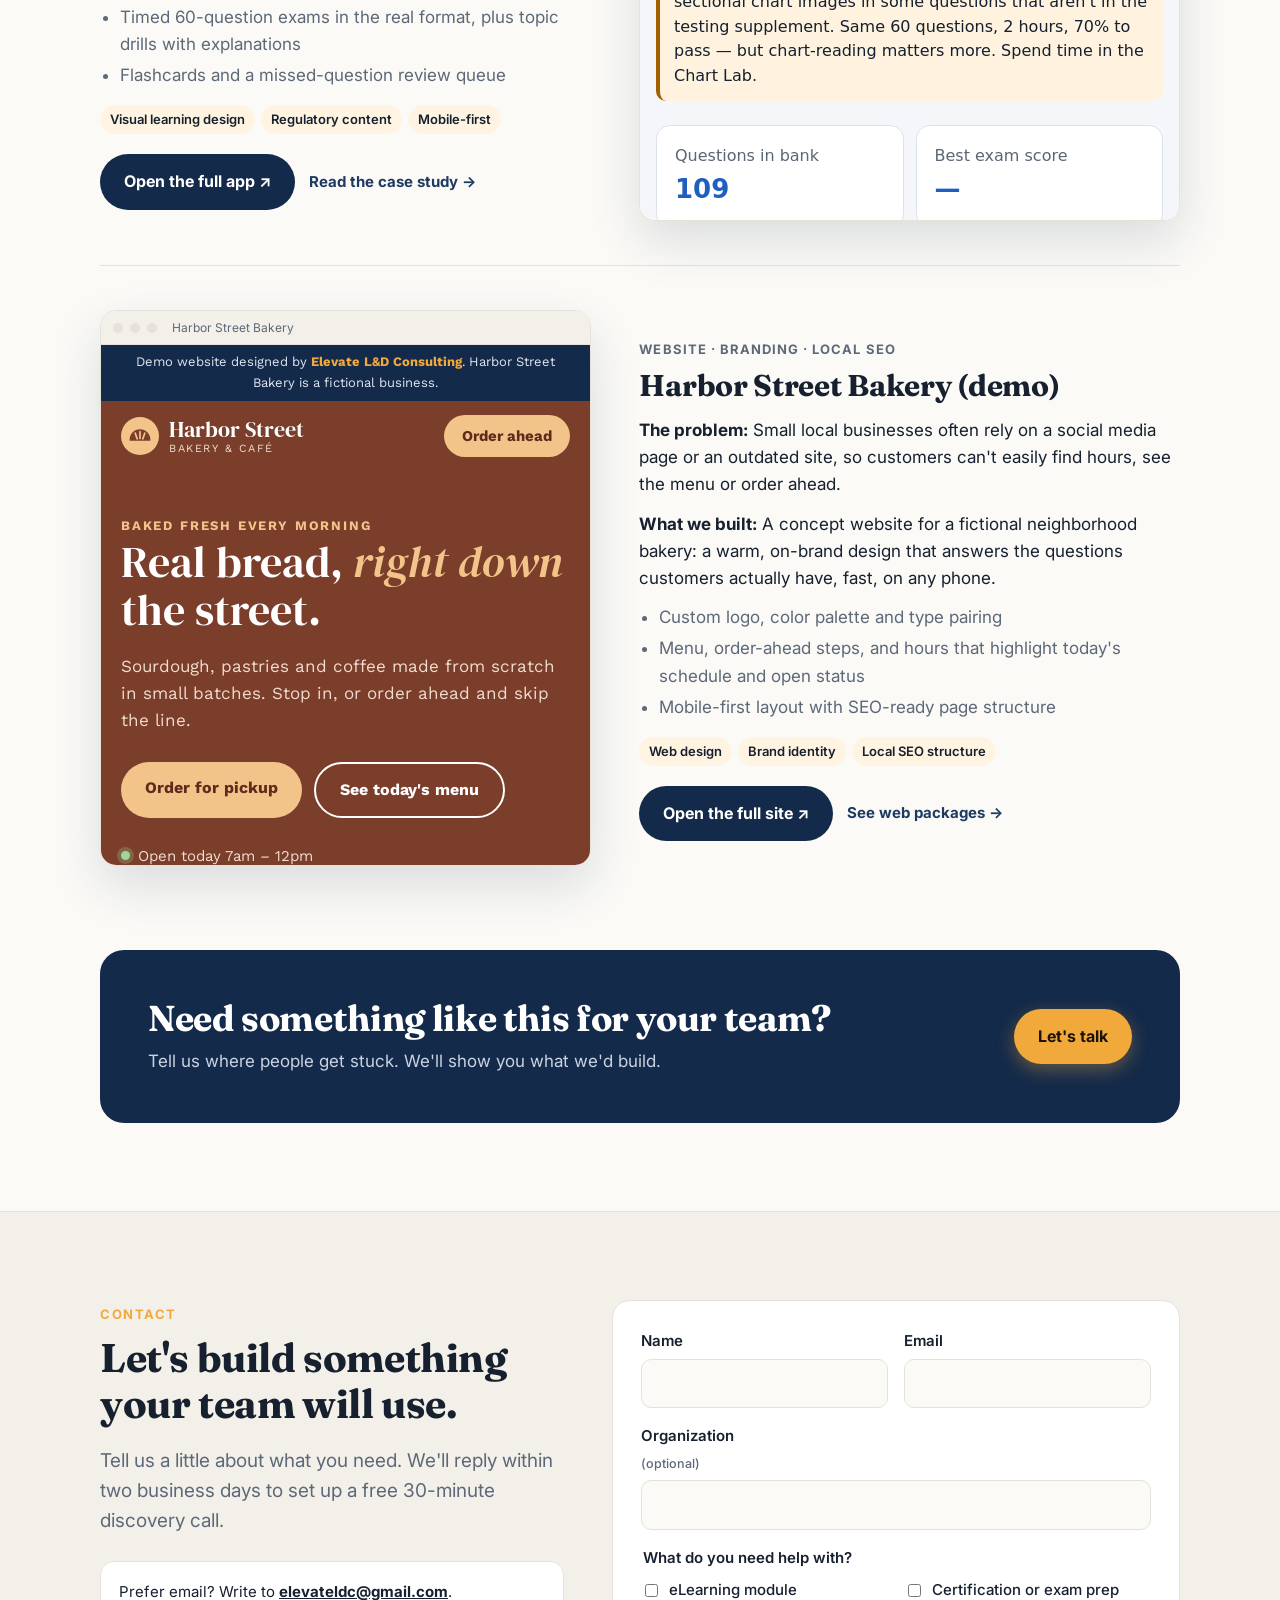
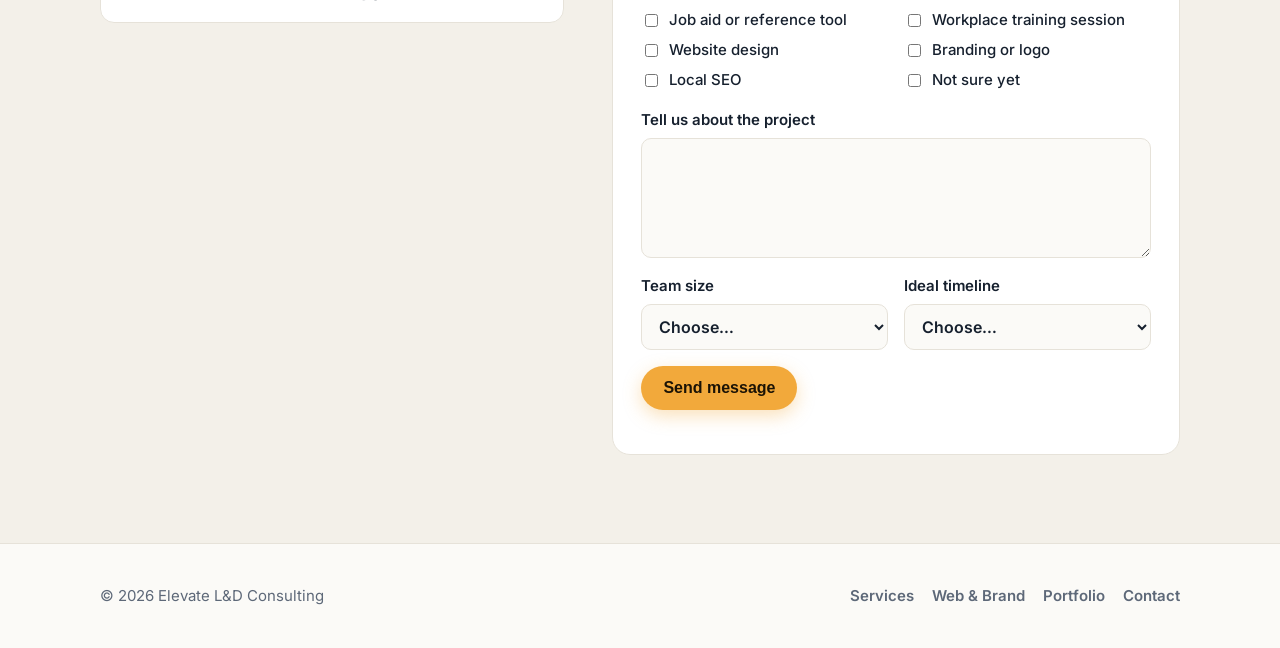
==== commit c4de7d1b: "Add files via upload" ====
--- a/index.html
+++ b/index.html
@@ -325,7 +325,7 @@
     <div class="head">
       <span class="eyebrow">Digital &amp; Brand</span>
       <h2>Get found. Look professional.</h2>
-      <p class="lead">Websites, branding and local SEO for small businesses and organizations, built with the same focus on real users as our training work.</p>
+      <p class="lead">Websites, branding and local SEO for small businesses and organizations, built with the same focus on real users as our training work. <a href="#case-web" style="color:inherit;font-weight:700">See a sample site →</a></p>
     </div>
     <div class="pkgs">
       <article class="pkg">
@@ -441,6 +441,21 @@
       <div class="frame"><div class="bar"><i></i><i></i><i></i><span>Part 107 Prep</span></div>
         <iframe src="part107.html" title="Part 107 Prep live preview" loading="lazy"></iframe>
         <div class="ph"><a class="btn dark" href="part107.html" target="_blank" rel="noopener">Try it ↗</a></div></div>
+    </article>
+
+    <article class="case flip" id="case-web">
+      <div class="txt">
+        <span class="tagl">Website · Branding · Local SEO</span>
+        <h3>Harbor Street Bakery (demo)</h3>
+        <p><b>The problem:</b> Small local businesses often rely on a social media page or an outdated site, so customers can't easily find hours, see the menu or order ahead.</p>
+        <p><b>What we built:</b> A concept website for a fictional neighborhood bakery: a warm, on-brand design that answers the questions customers actually have, fast, on any phone.</p>
+        <ul><li>Custom logo, color palette and type pairing</li><li>Menu, order-ahead steps, and hours that highlight today's schedule and open status</li><li>Mobile-first layout with SEO-ready page structure</li></ul>
+        <div class="skills"><span>Web design</span><span>Brand identity</span><span>Local SEO structure</span></div>
+        <div class="acts"><a class="btn dark" href="harbor-bakery.html" target="_blank" rel="noopener">Open the full site ↗</a><a class="cs" href="#digital">See web packages →</a></div>
+      </div>
+      <div class="frame"><div class="bar"><i></i><i></i><i></i><span>Harbor Street Bakery</span></div>
+        <iframe src="harbor-bakery.html" title="Harbor Street Bakery demo site preview" loading="lazy"></iframe>
+        <div class="ph"><a class="btn dark" href="harbor-bakery.html" target="_blank" rel="noopener">Try it ↗</a></div></div>
     </article>
 
     <div class="band" style="margin-top:40px">
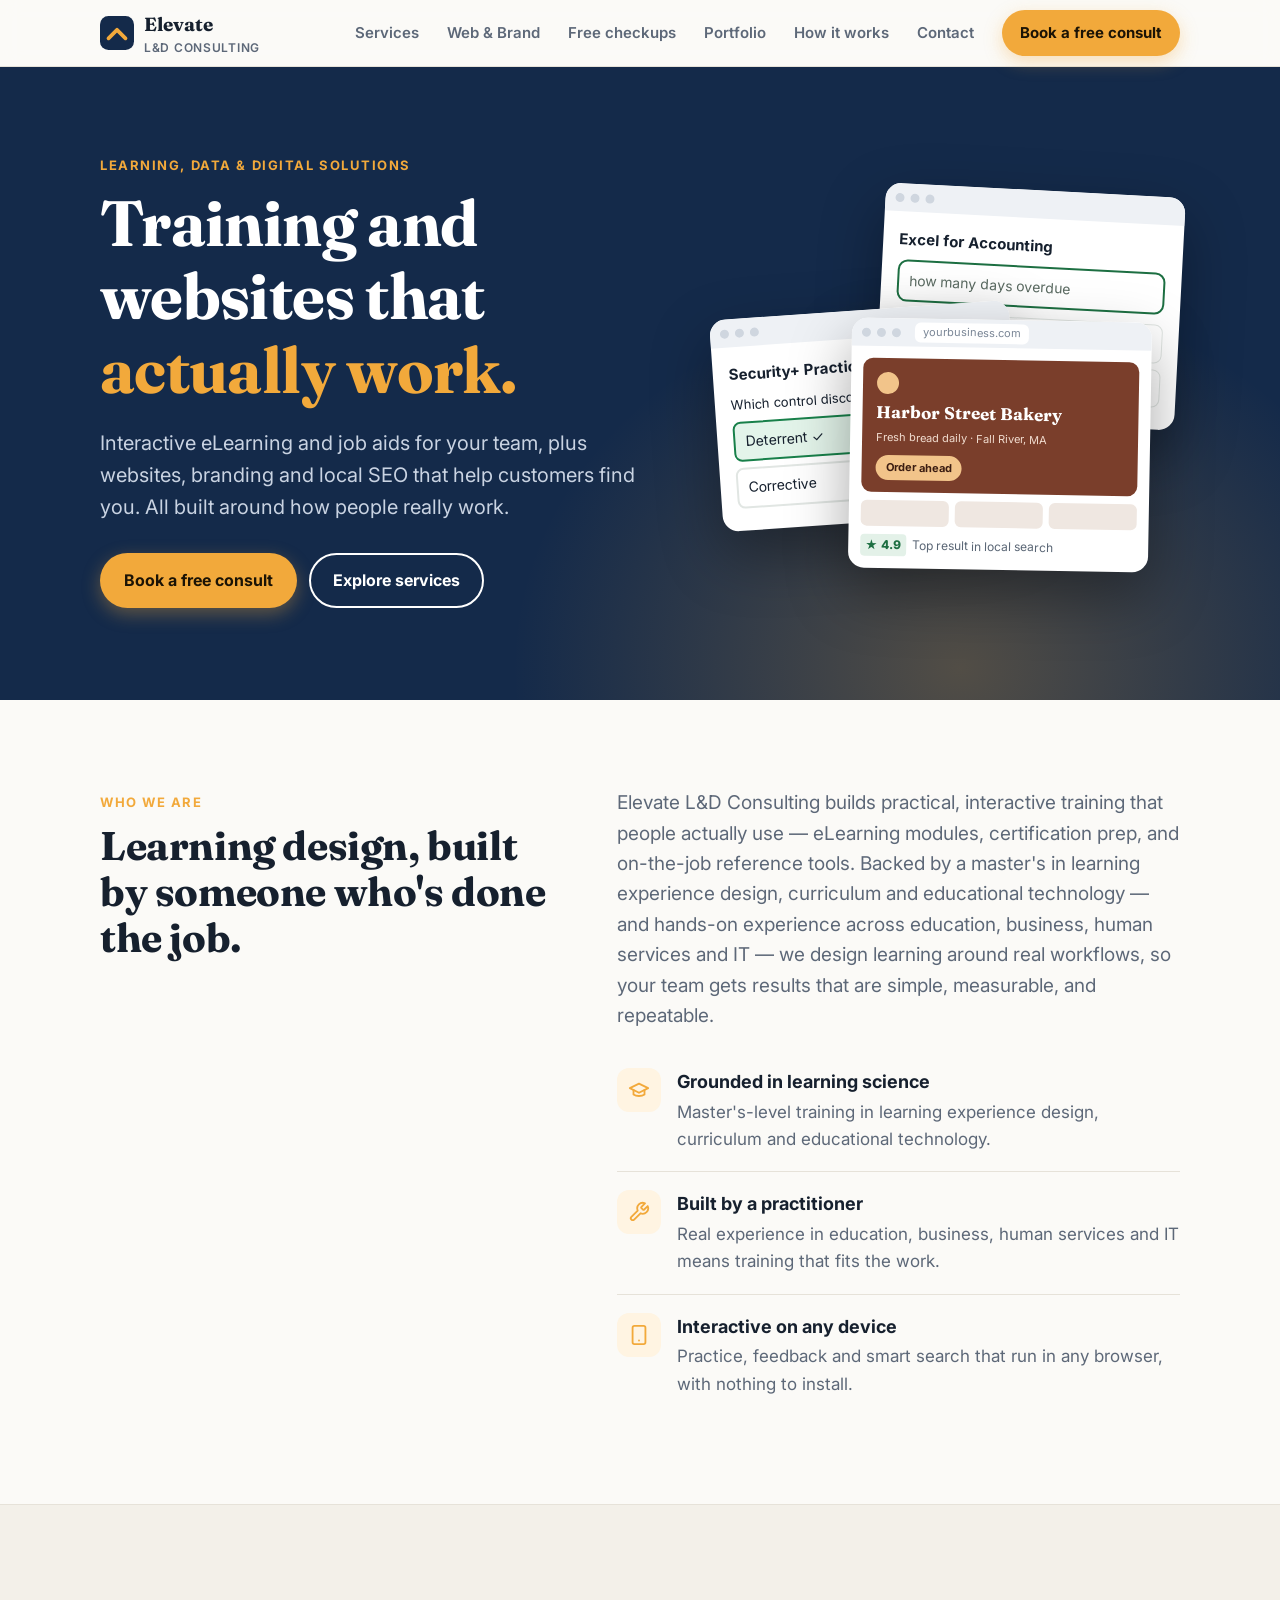
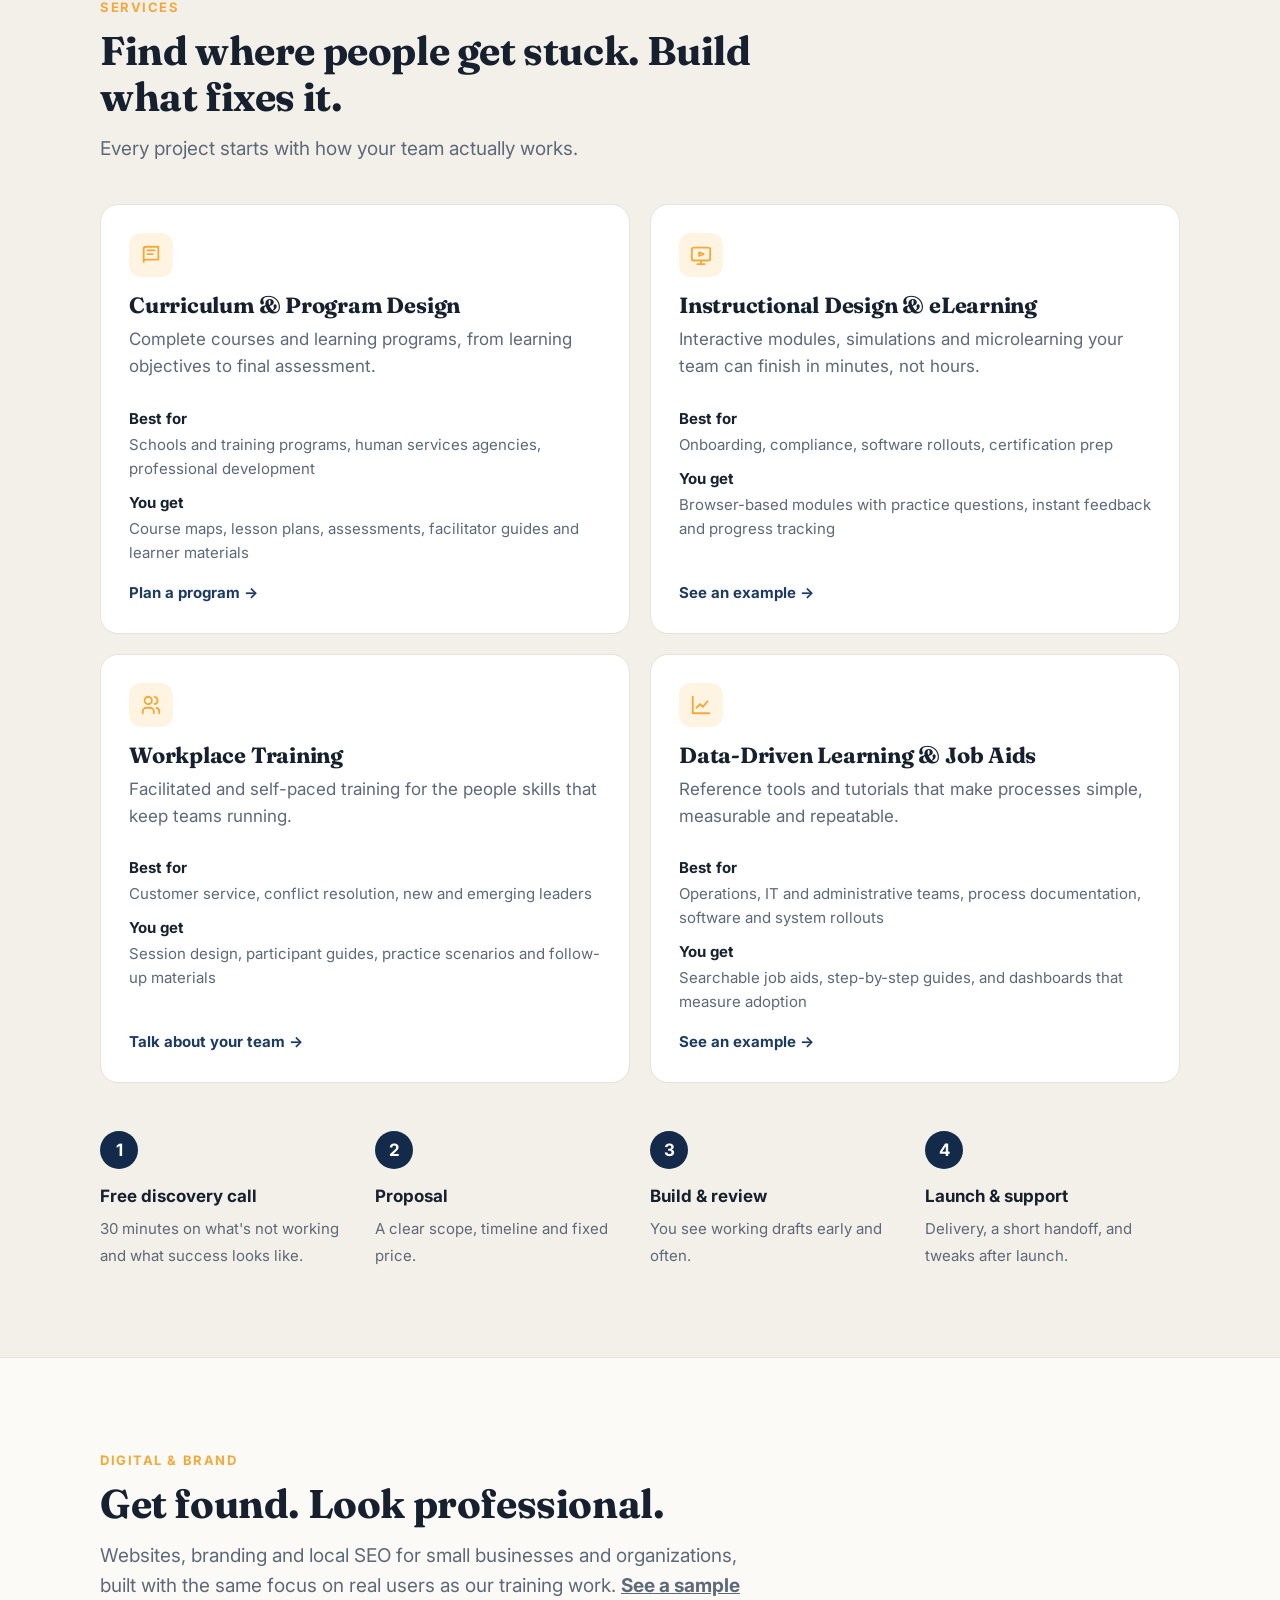
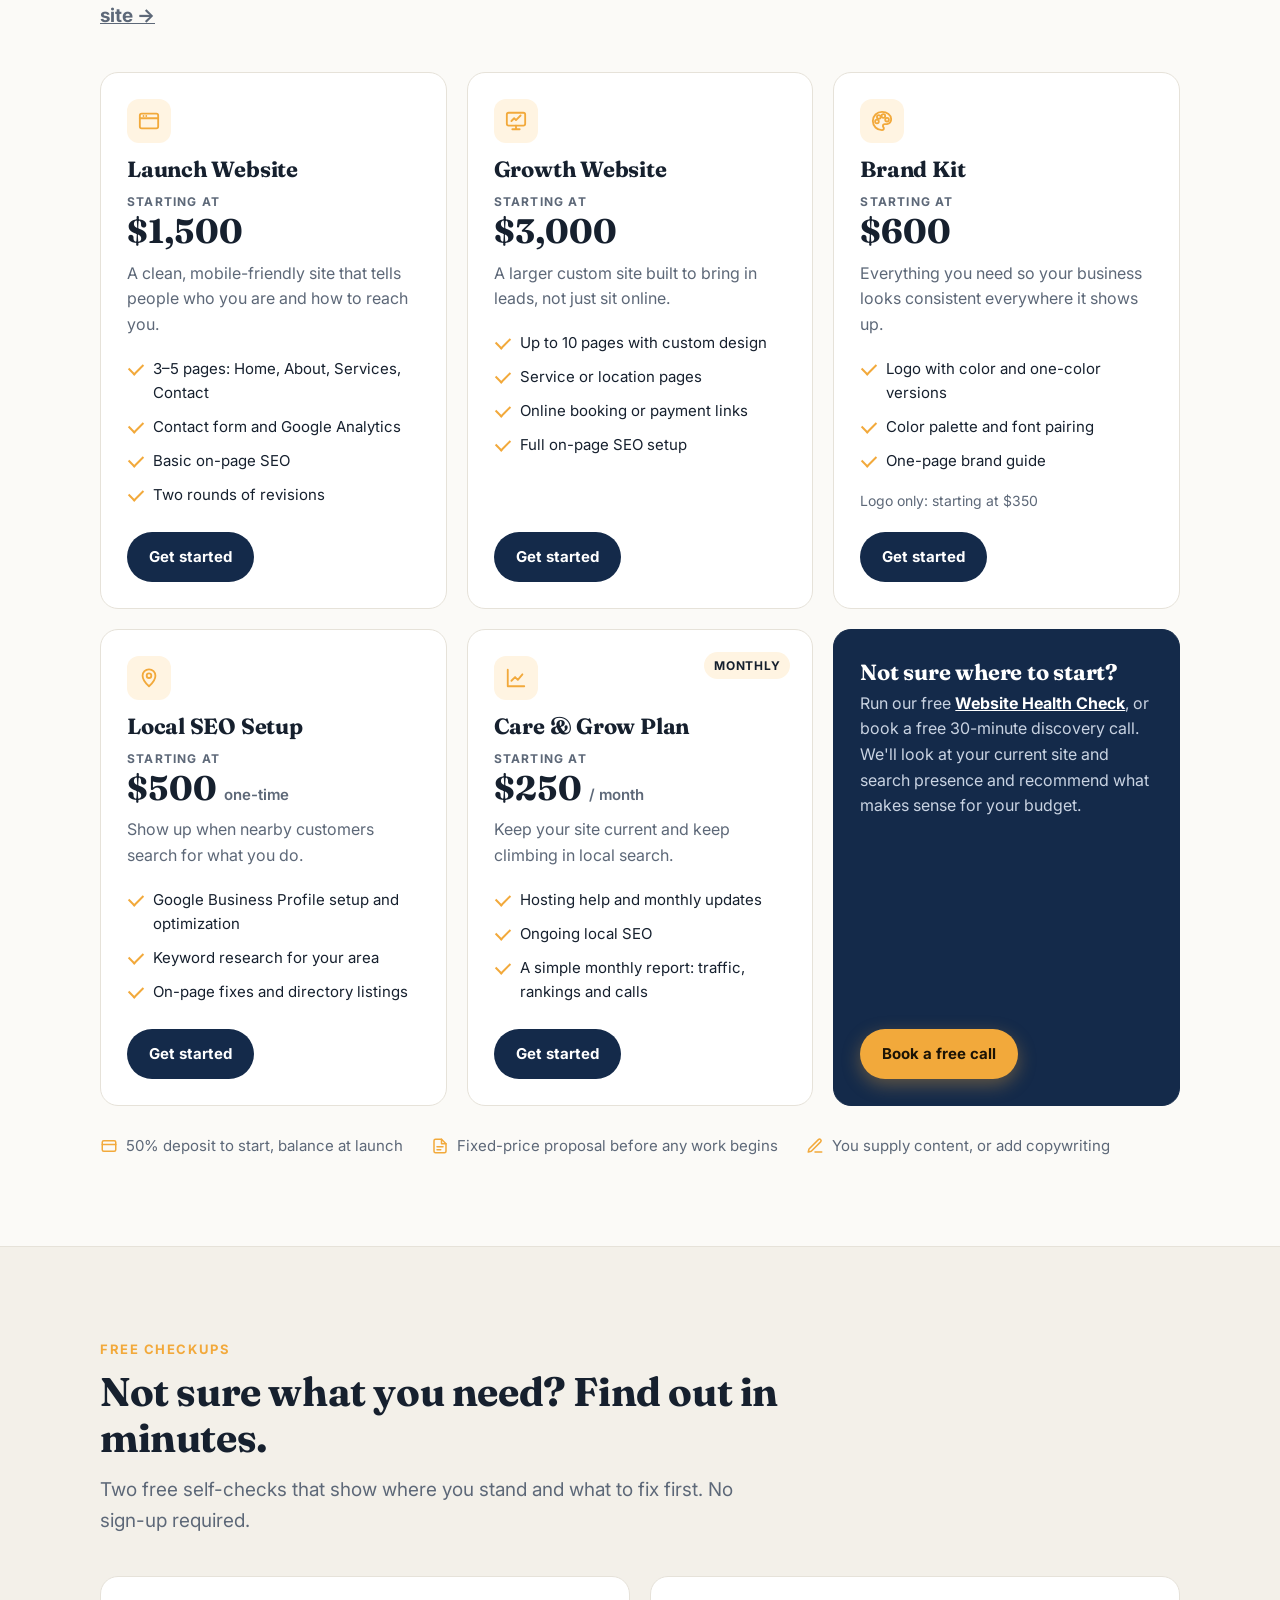
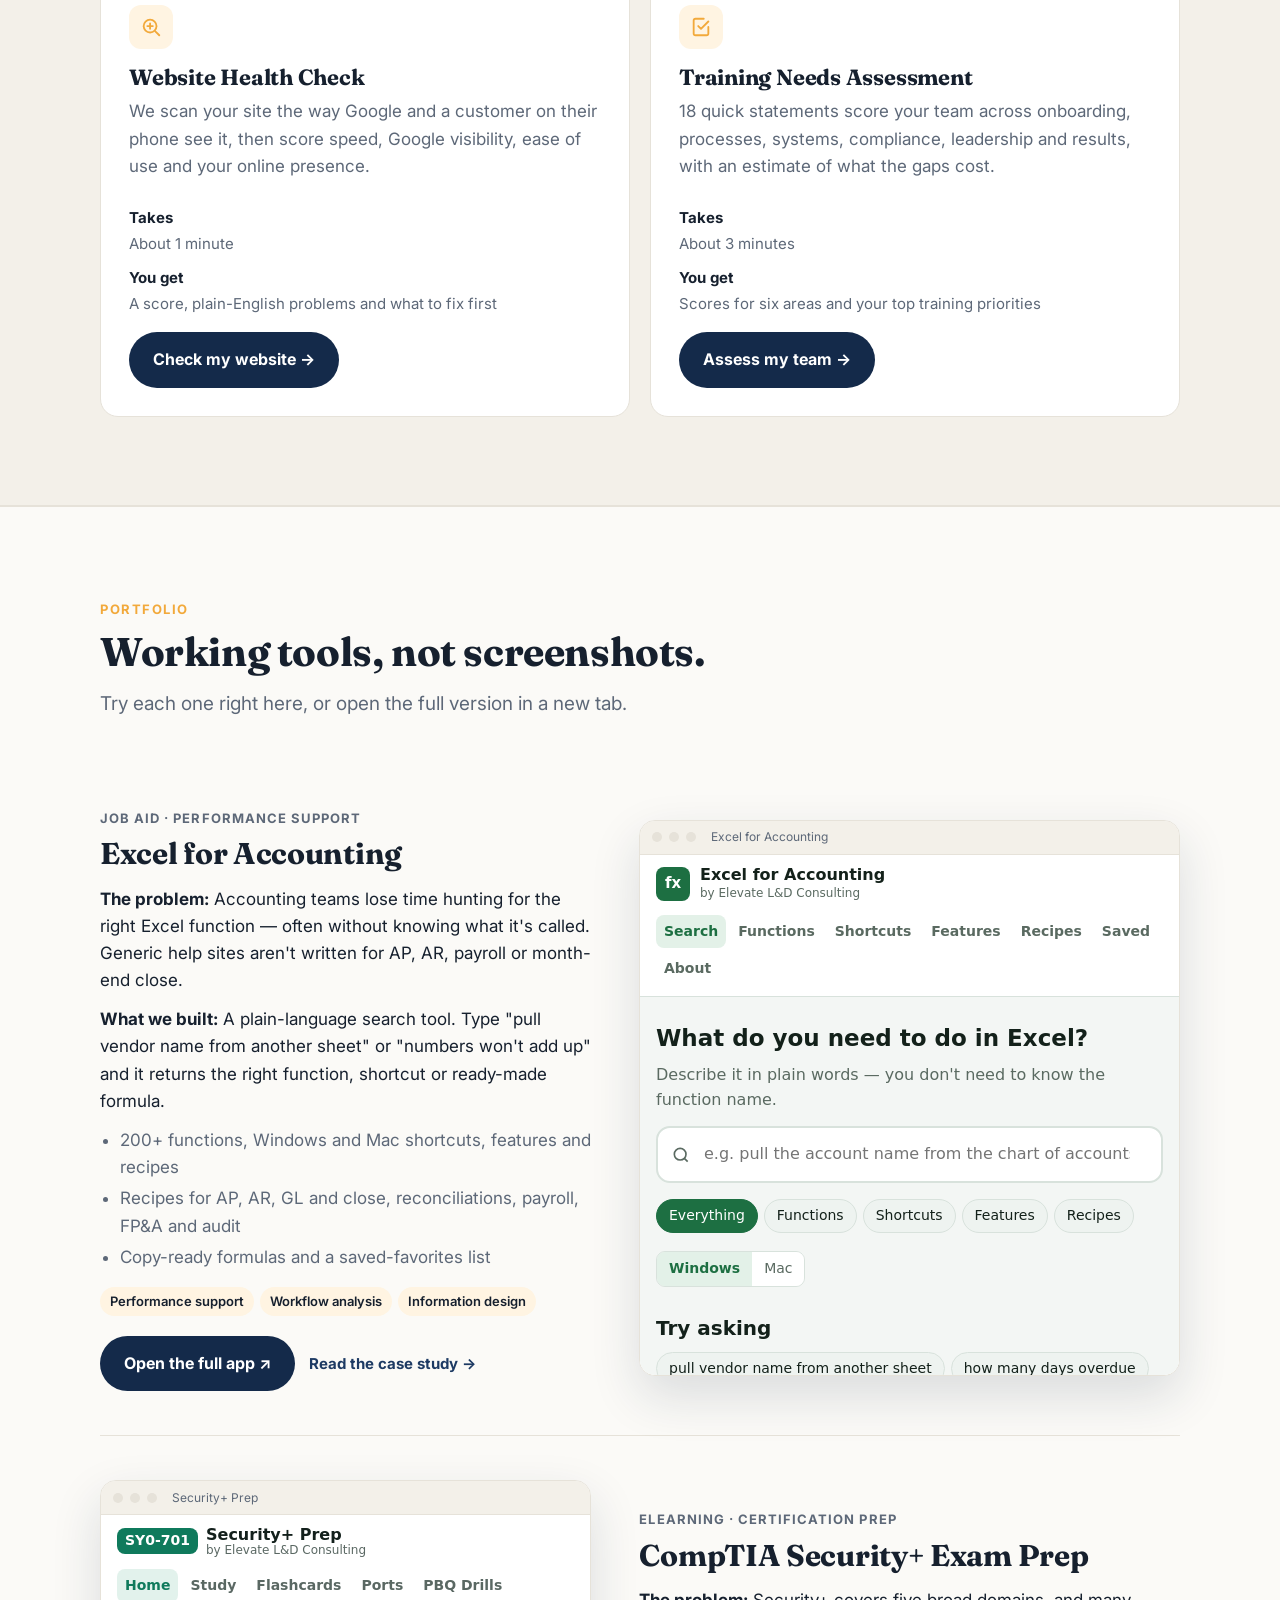
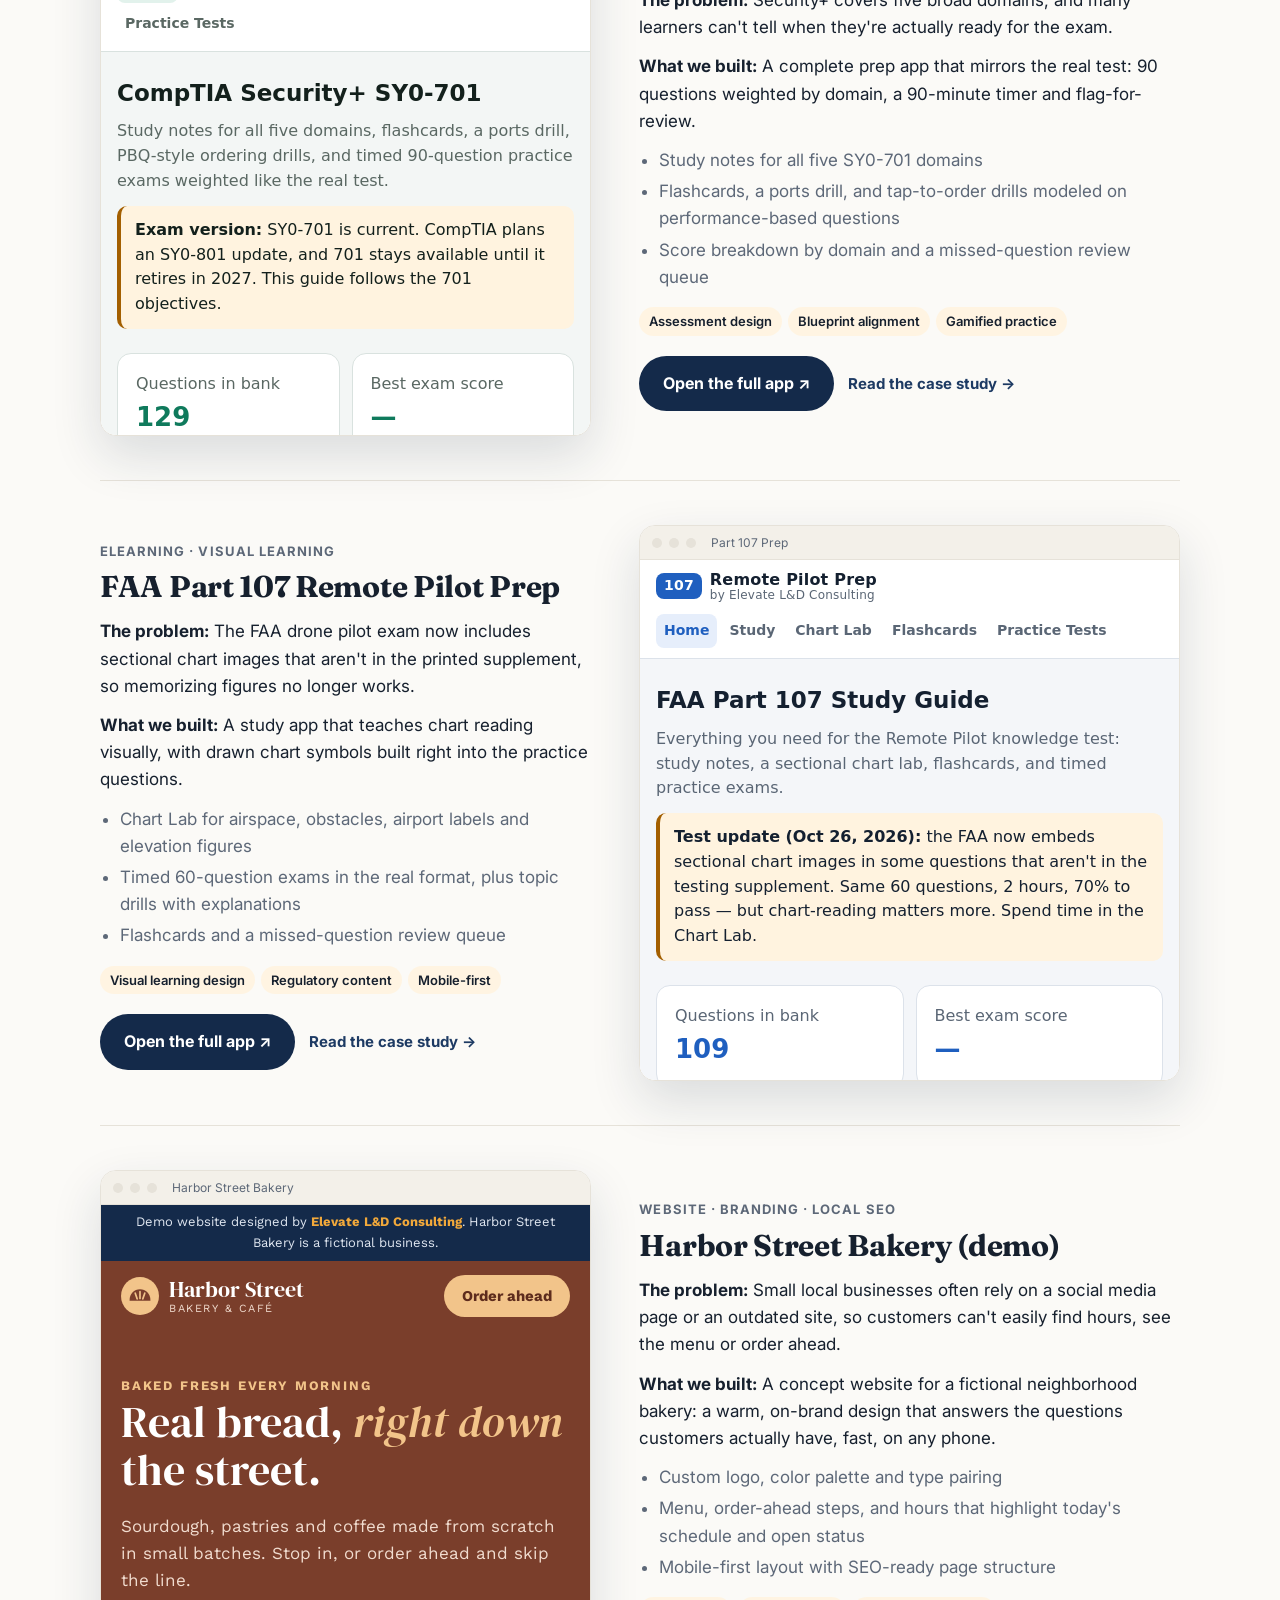
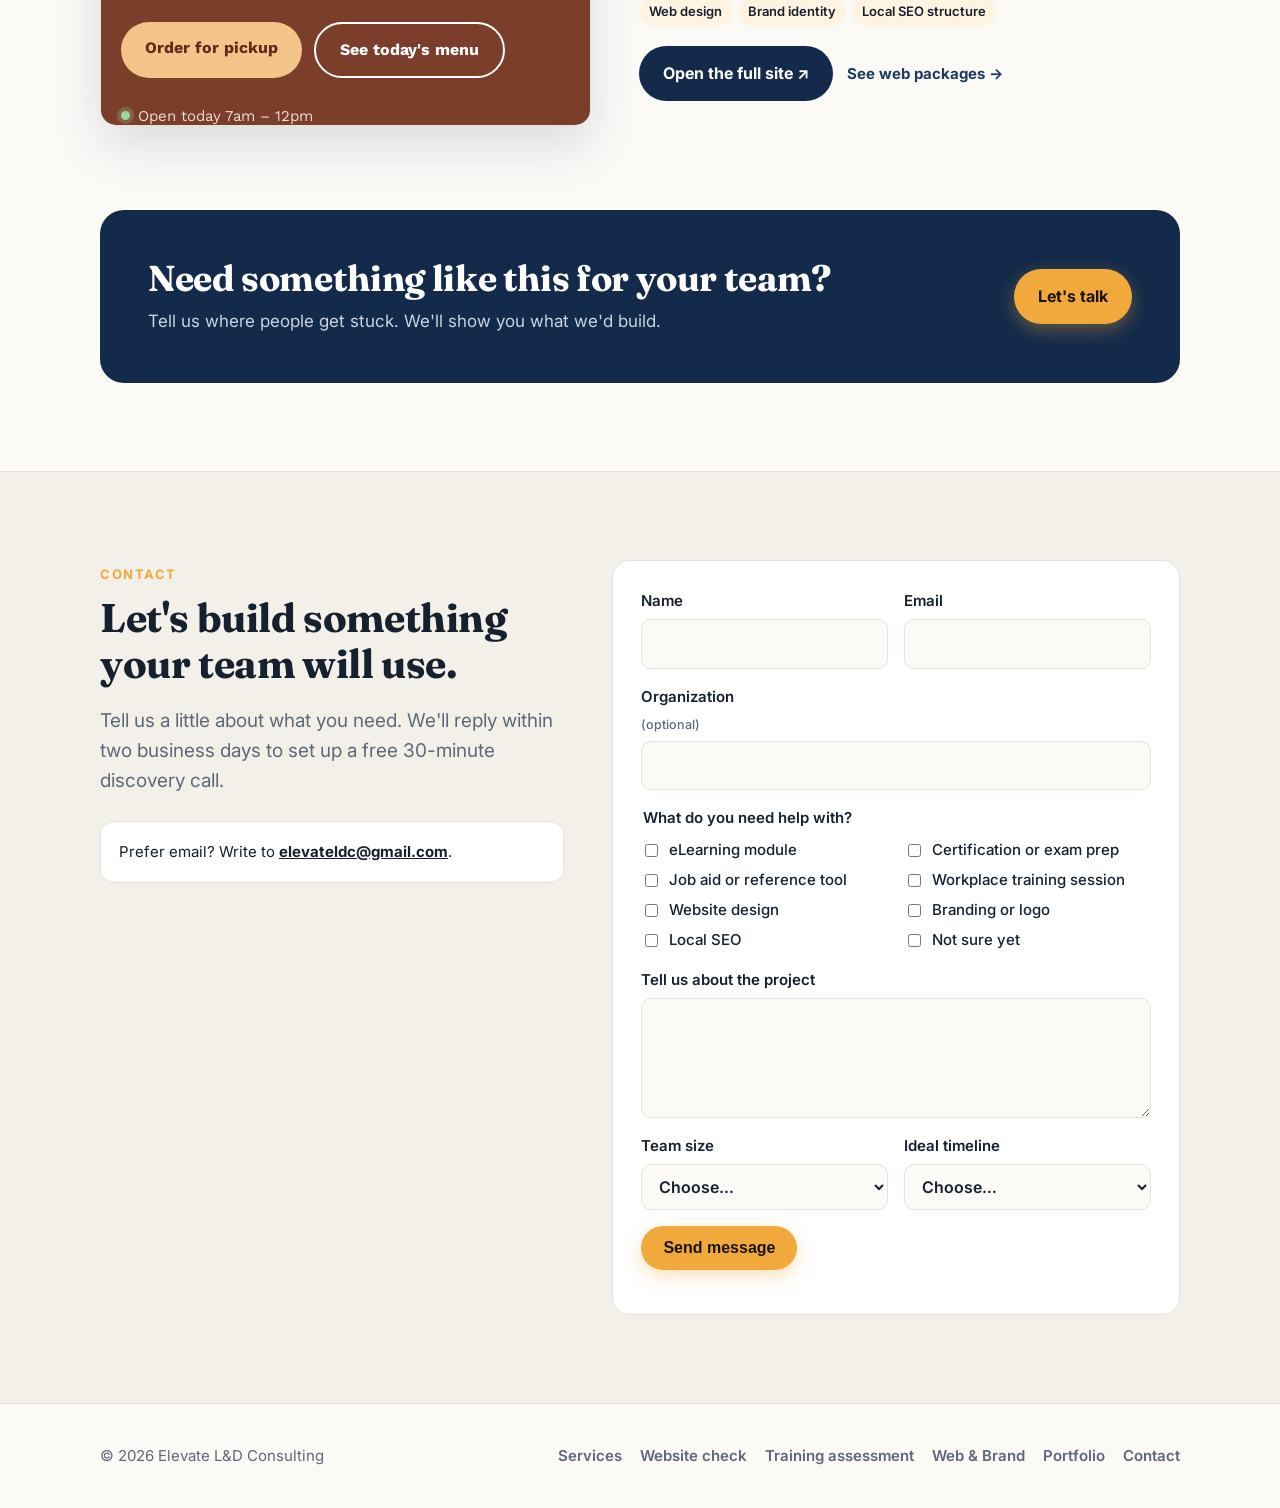
==== commit 06b57a3b: "Add files via upload" ====
--- a/index.html
+++ b/index.html
@@ -207,7 +207,7 @@
       <span>Elevate<small>L&amp;D Consulting</small></span>
     </a>
     <nav class="links" id="links">
-      <a href="#services">Services</a><a href="#digital">Web &amp; Brand</a><a href="#work">Portfolio</a><a href="#process">How it works</a><a href="#contact">Contact</a>
+      <a href="#services">Services</a><a href="#digital">Web &amp; Brand</a><a href="#tools">Free checkups</a><a href="#work">Portfolio</a><a href="#process">How it works</a><a href="#contact">Contact</a>
     </nav>
     <a class="btn primary" href="#contact">Book a free consult</a>
     <button class="menu" id="menu" aria-expanded="false" aria-controls="links">Menu</button>
@@ -377,7 +377,7 @@
       </article>
       <article class="pkg cta">
         <h3>Not sure where to start?</h3>
-        <p>Book a free 30-minute discovery call. We'll look at your current site and search presence and recommend what makes sense for your budget.</p>
+        <p>Run our free <a href="website-check.html" style="color:#fff;font-weight:700">Website Health Check</a>, or book a free 30-minute discovery call. We'll look at your current site and search presence and recommend what makes sense for your budget.</p>
         <a class="btn primary" href="#contact" data-need="Not sure yet">Book a free call</a>
       </article>
     </div>
@@ -389,6 +389,32 @@
   </div>
 </section>
 
+<!-- FREE TOOLS -->
+<section class="alt" id="tools">
+  <div class="wrap">
+    <div class="head">
+      <span class="eyebrow">Free checkups</span>
+      <h2>Not sure what you need? Find out in minutes.</h2>
+      <p class="lead">Two free self-checks that show where you stand and what to fix first. No sign-up required.</p>
+    </div>
+    <div class="grid3">
+      <article class="svc">
+        <span class="ico"><svg viewBox="0 0 24 24"><circle cx="11" cy="11" r="7"/><path d="M21 21l-4.3-4.3M8 11h6M11 8v6"/></svg></span>
+        <h3>Website Health Check</h3>
+        <p>We scan your site the way Google and a customer on their phone see it, then score speed, Google visibility, ease of use and your online presence.</p>
+        <dl><dt>Takes</dt><dd>About 1 minute</dd><dt>You get</dt><dd>A score, plain-English problems and what to fix first</dd></dl>
+        <a class="btn dark" href="website-check.html" style="align-self:flex-start;margin-top:auto">Check my website →</a>
+      </article>
+      <article class="svc">
+        <span class="ico"><svg viewBox="0 0 24 24"><path d="M9 11l3 3 8-8"/><path d="M20 12v7a2 2 0 0 1-2 2H6a2 2 0 0 1-2-2V5a2 2 0 0 1 2-2h9"/></svg></span>
+        <h3>Training Needs Assessment</h3>
+        <p>18 quick statements score your team across onboarding, processes, systems, compliance, leadership and results, with an estimate of what the gaps cost.</p>
+        <dl><dt>Takes</dt><dd>About 3 minutes</dd><dt>You get</dt><dd>Scores for six areas and your top training priorities</dd></dl>
+        <a class="btn dark" href="training-check.html" style="align-self:flex-start;margin-top:auto">Assess my team →</a>
+      </article>
+    </div>
+  </div>
+</section>
 <!-- PORTFOLIO -->
 <section id="work" style="border-top:1px solid var(--line)">
   <div class="wrap">
@@ -482,7 +508,7 @@
 <footer>
   <div class="wrap">
     <span>© <span id="yr"></span> Elevate L&amp;D Consulting</span>
-    <span class="fl"><a href="#services">Services</a><a href="#digital">Web &amp; Brand</a><a href="#work">Portfolio</a><a href="#contact">Contact</a></span>
+    <span class="fl"><a href="#services">Services</a><a href="website-check.html">Website check</a><a href="training-check.html">Training assessment</a><a href="#digital">Web &amp; Brand</a><a href="#work">Portfolio</a><a href="#contact">Contact</a></span>
   </div>
 </footer>
 
@@ -531,6 +557,9 @@
   });
 }
 
+/* ?need=… (from the free checkups) pre-checks the matching box */
+const pNeed=new URLSearchParams(location.search).get("need");
+if(pNeed){const b=document.querySelector(`#cf input[name="need"][value="${CSS.escape(pNeed)}"]`);if(b)b.checked=true}
 /* package buttons pre-check the matching need in the contact form */
 document.querySelectorAll("[data-need]").forEach(a=>a.addEventListener("click",()=>{
   const box=document.querySelector(`#cf input[name="need"][value="${a.dataset.need}"]`);
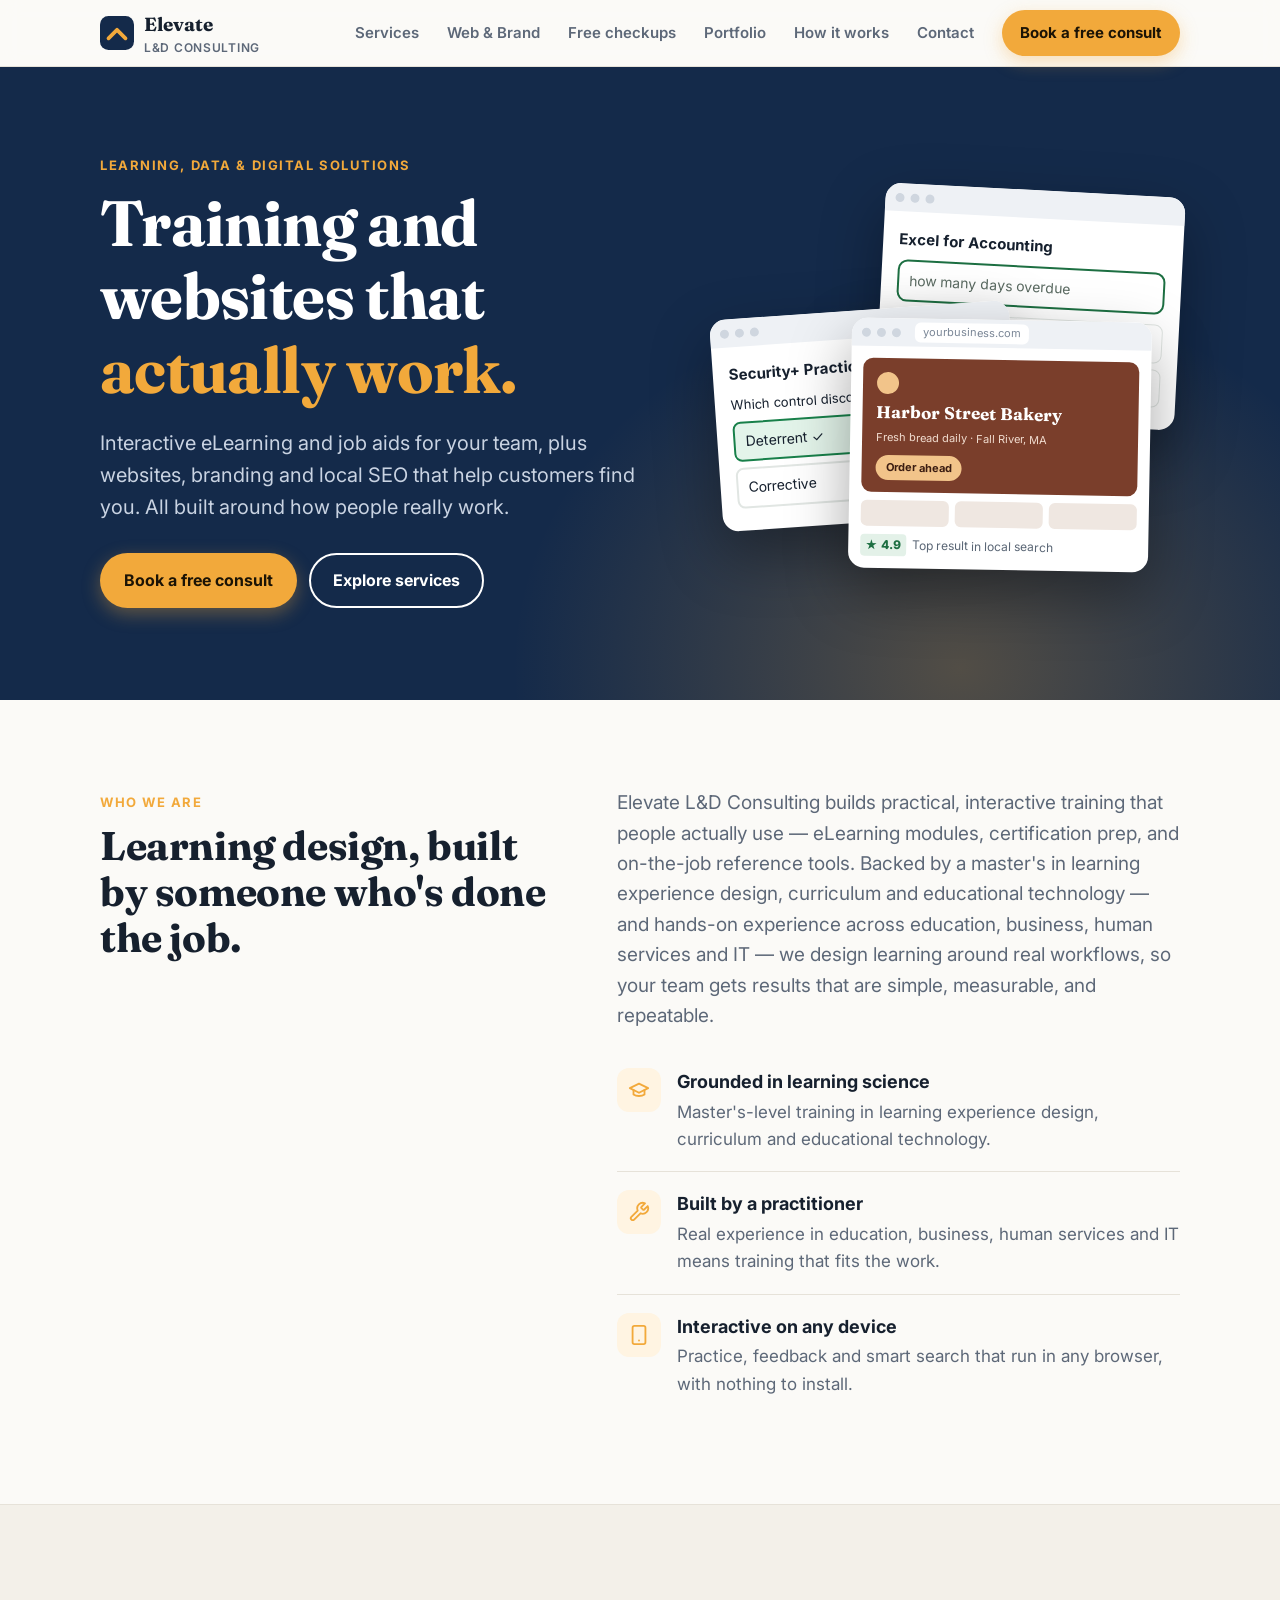
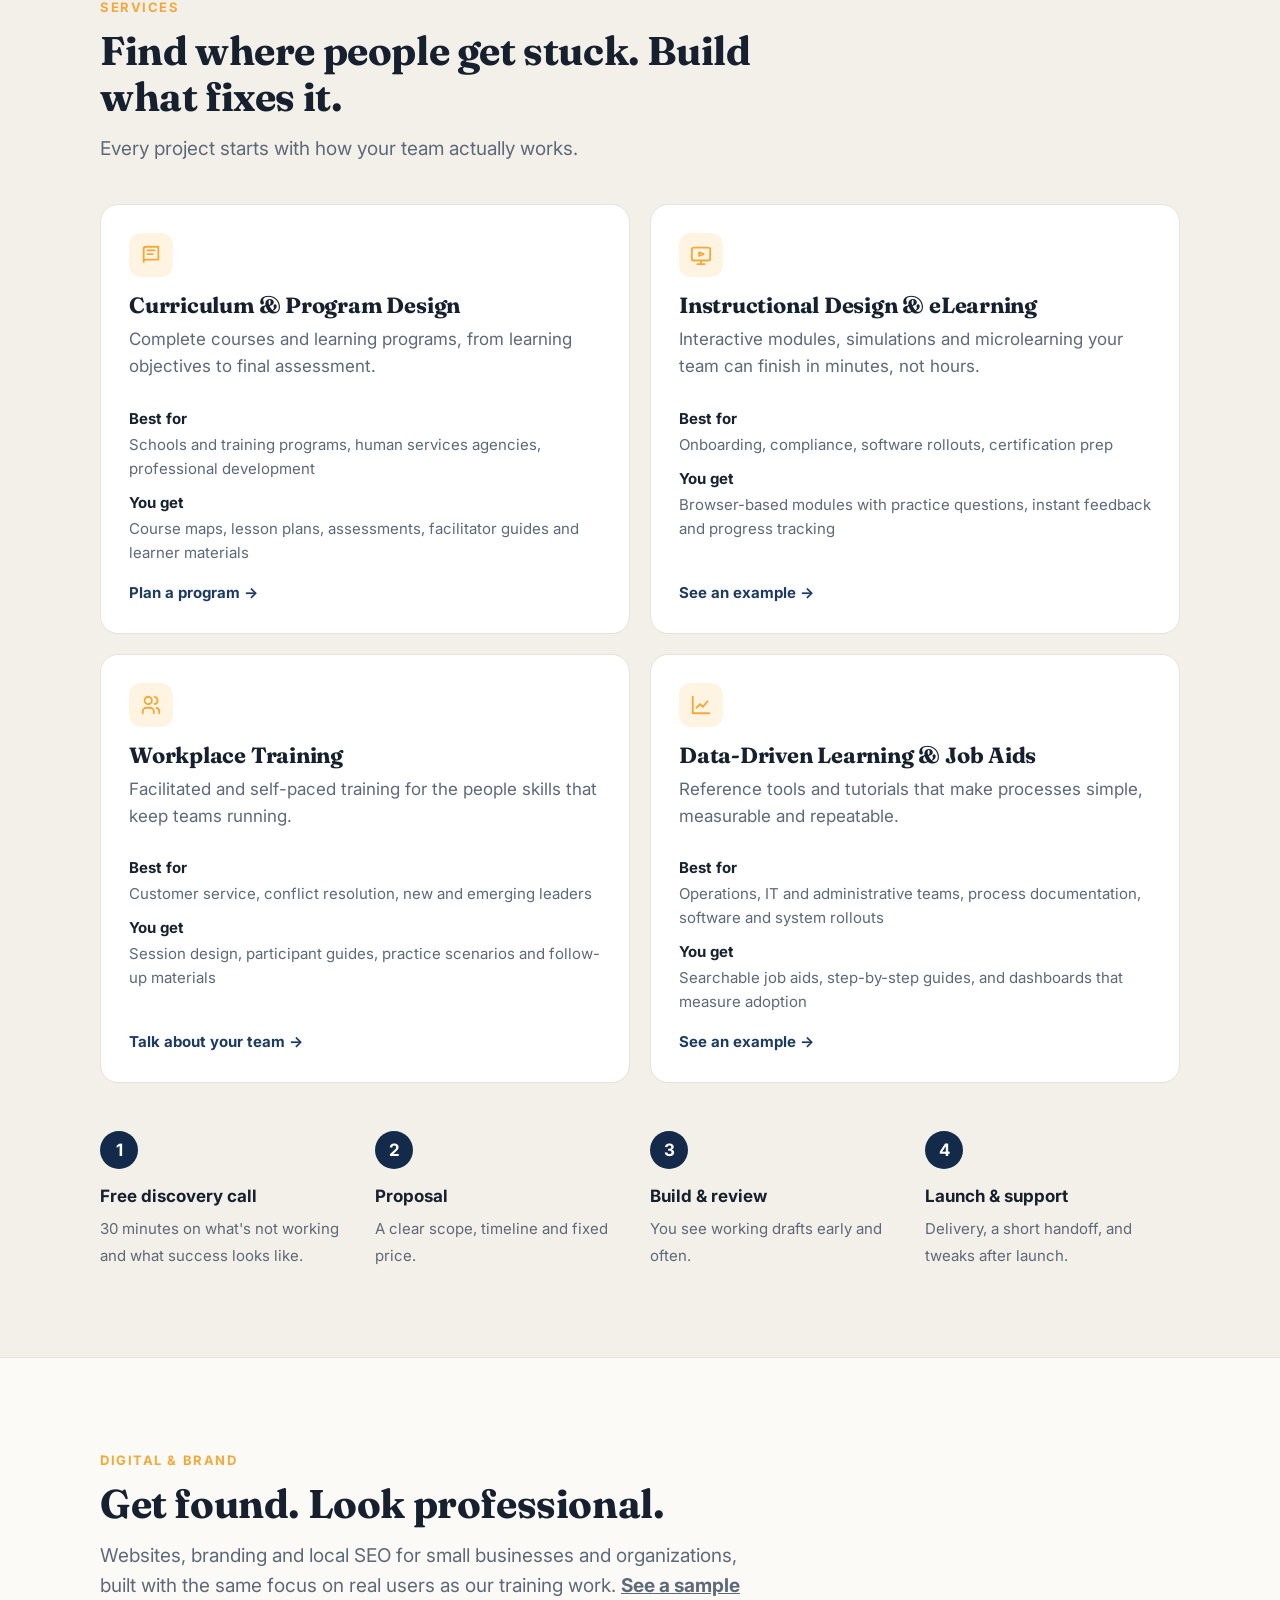
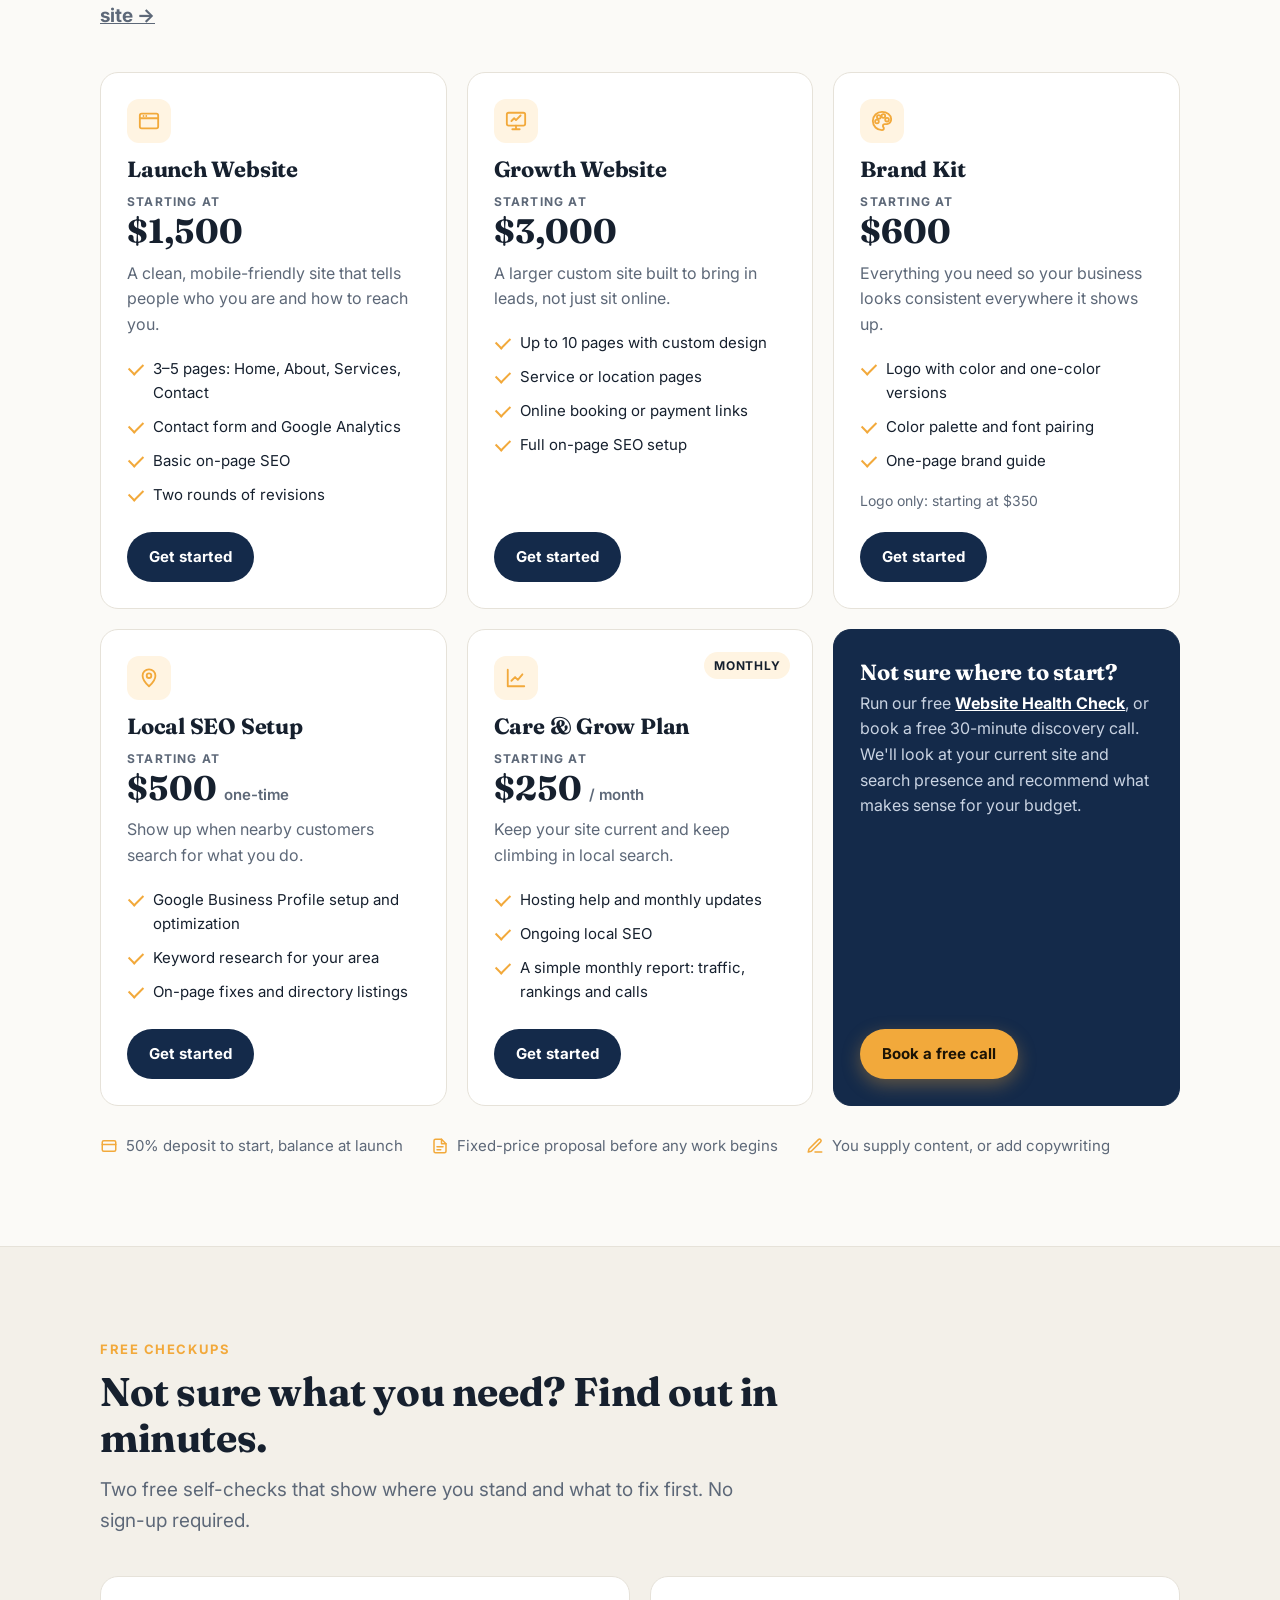
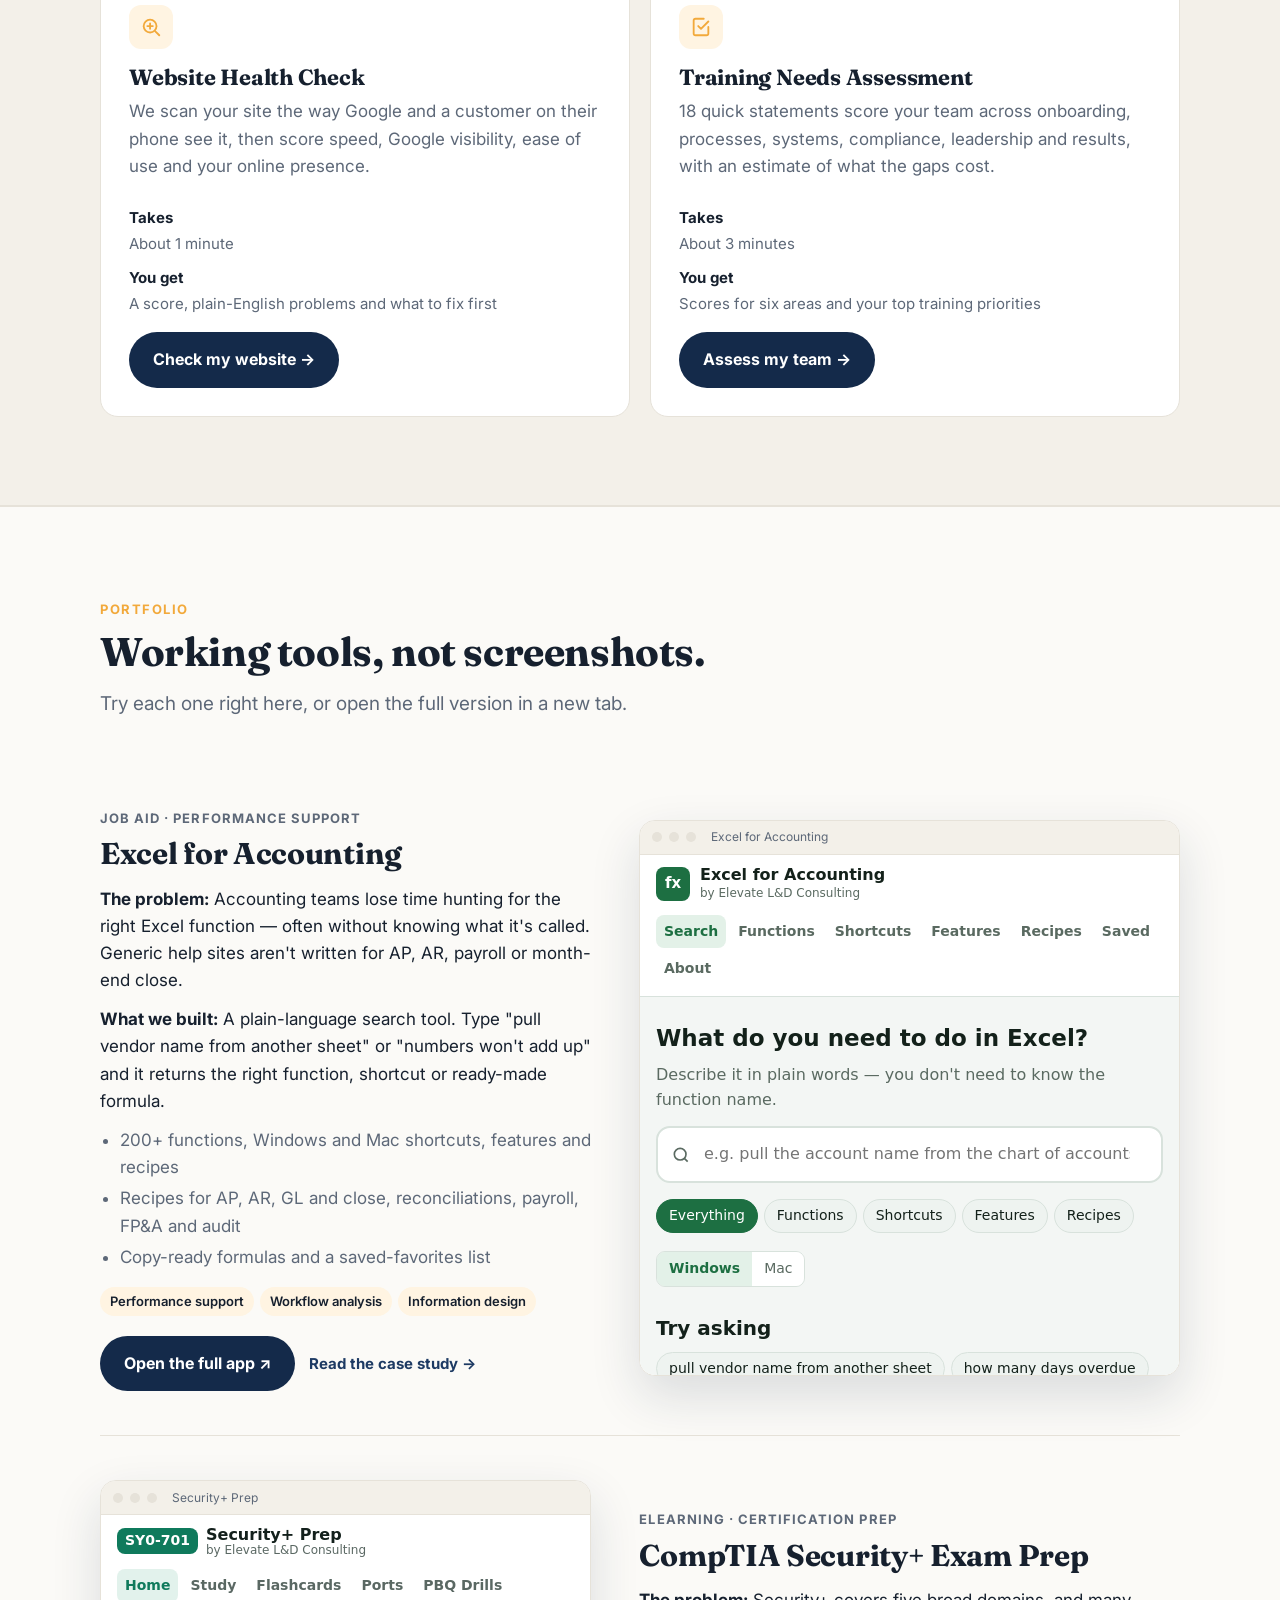
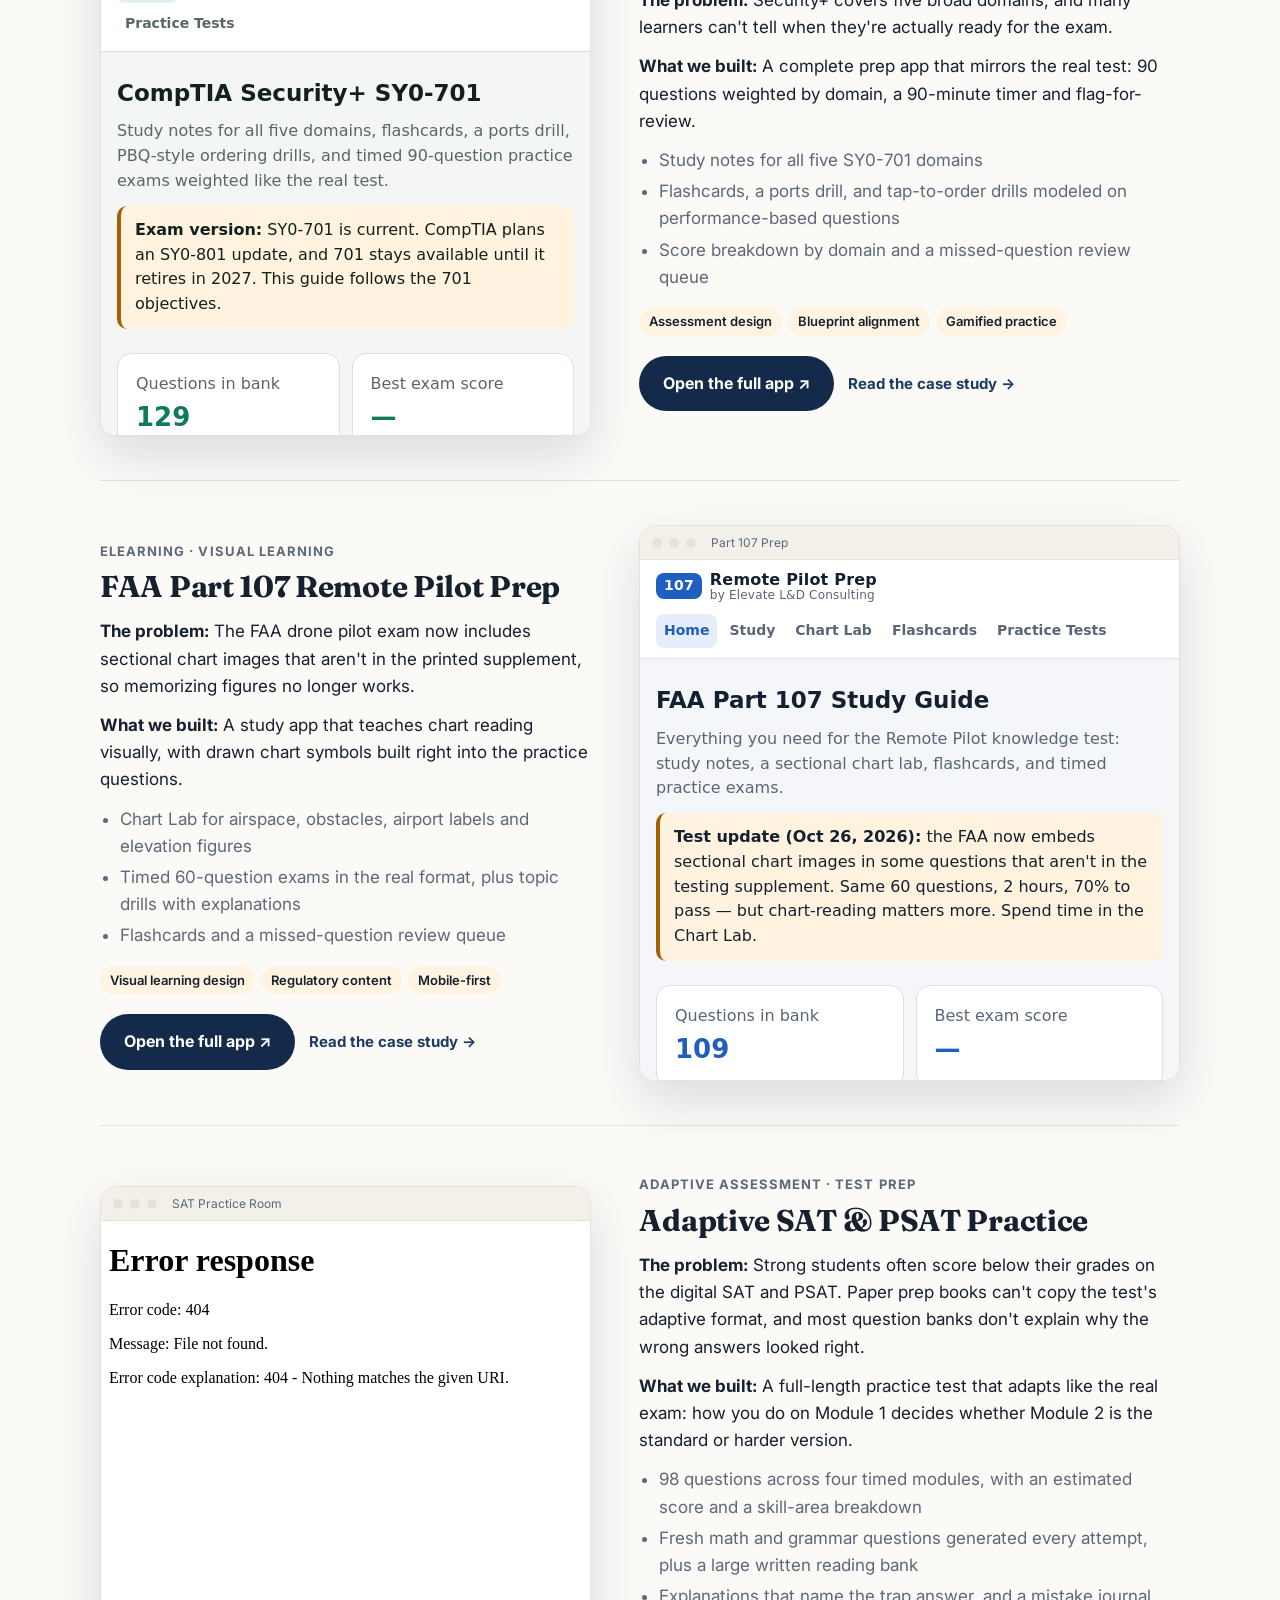
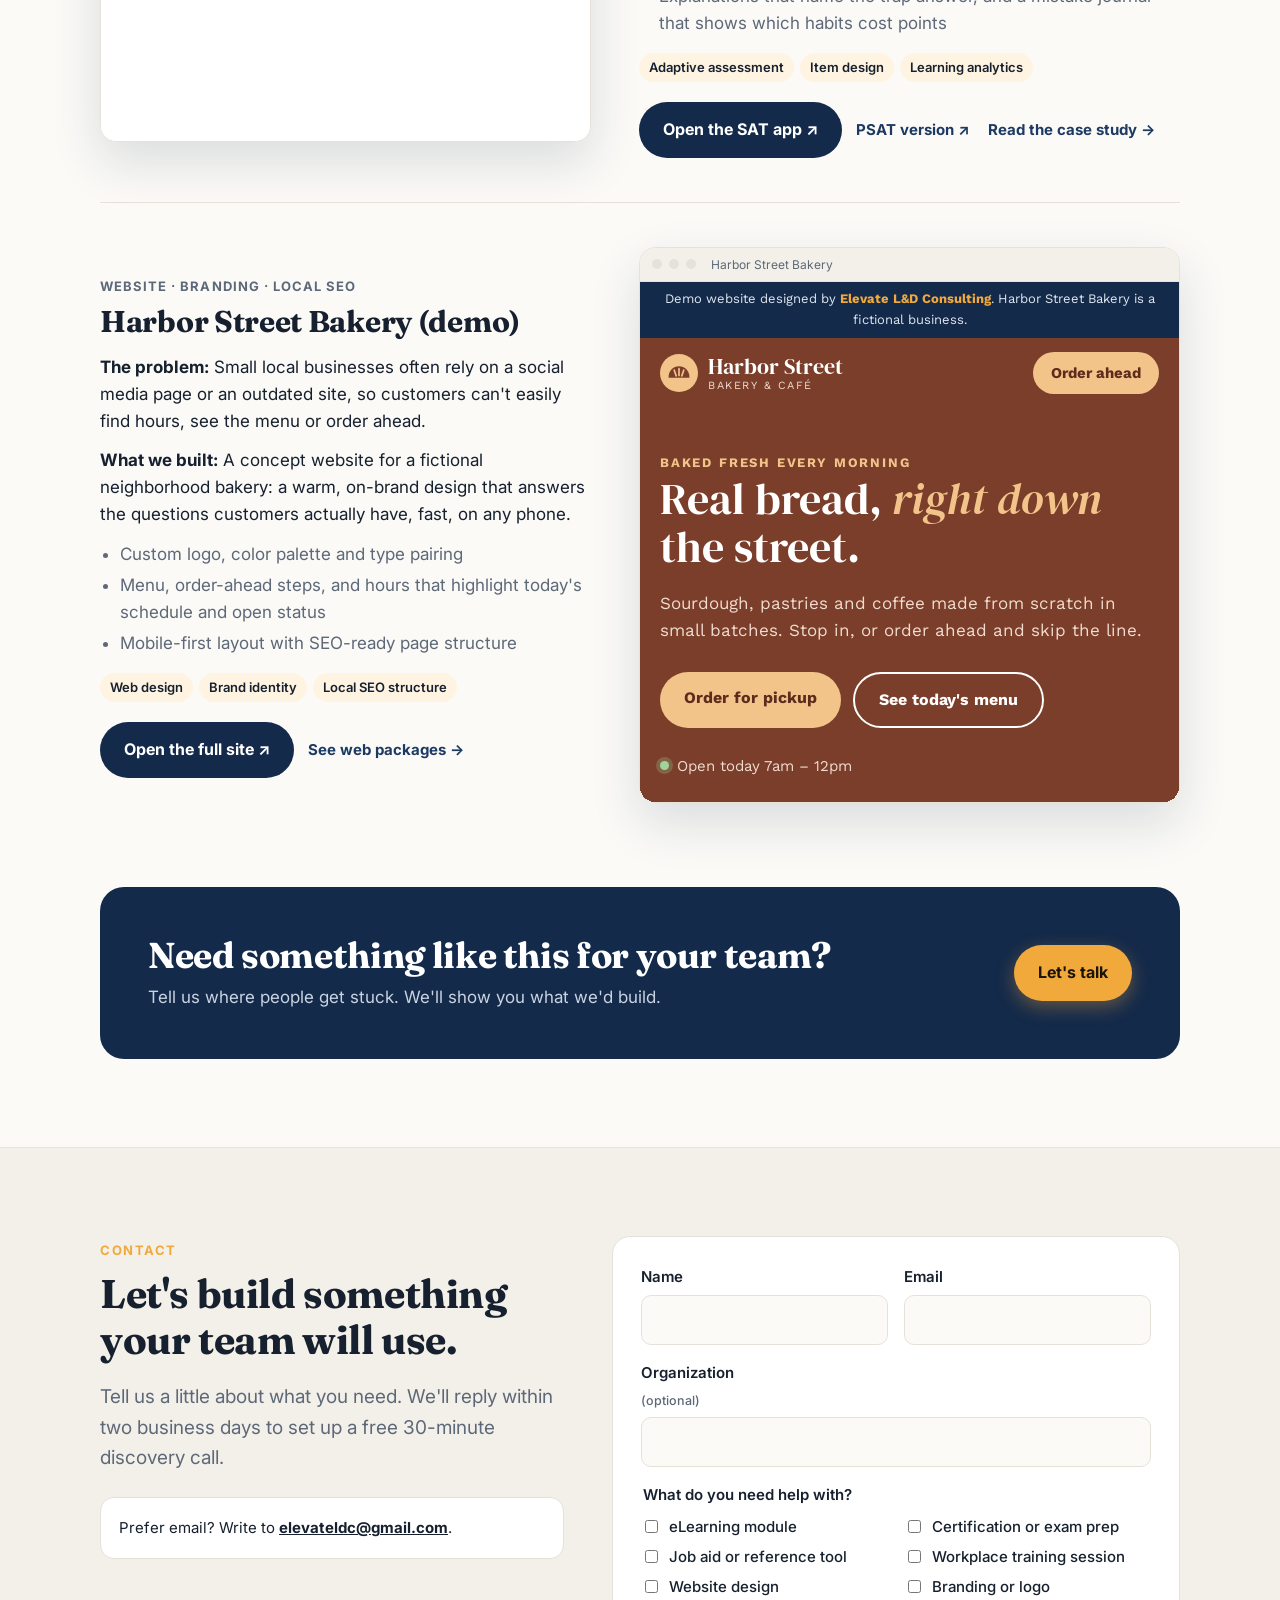
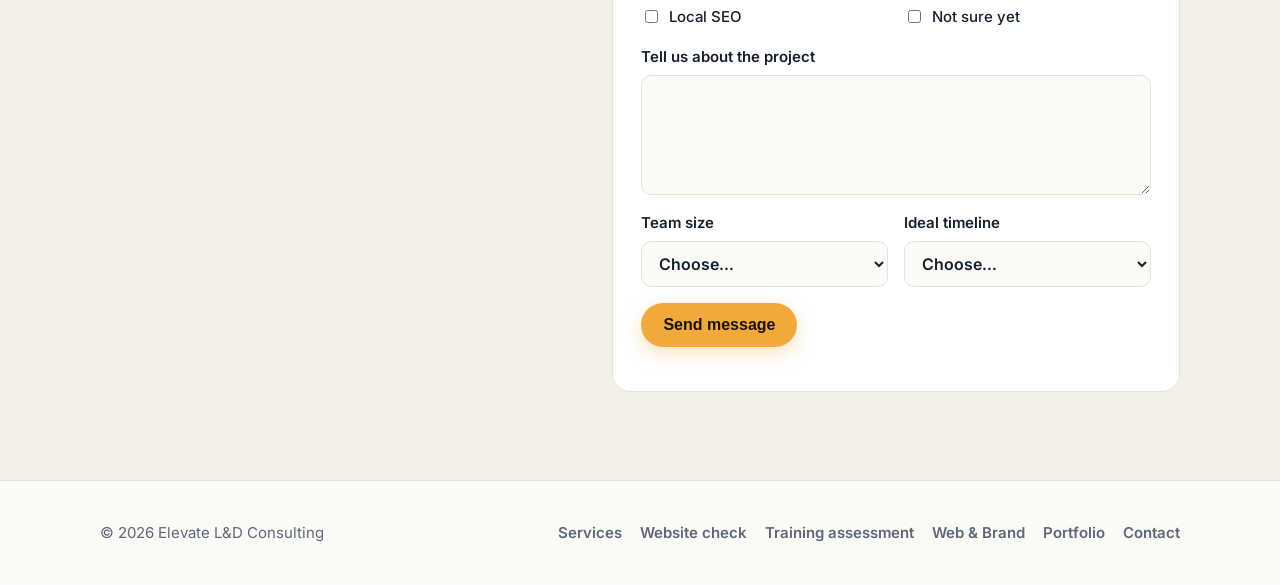
==== commit f7f467de: "Add files via upload" ====
--- a/index.html
+++ b/index.html
@@ -469,7 +469,22 @@
         <div class="ph"><a class="btn dark" href="part107.html" target="_blank" rel="noopener">Try it ↗</a></div></div>
     </article>
 
-    <article class="case flip" id="case-web">
+    <article class="case flip" id="case-testprep">
+      <div class="txt">
+        <span class="tagl">Adaptive assessment · Test prep</span>
+        <h3>Adaptive SAT &amp; PSAT Practice</h3>
+        <p><b>The problem:</b> Strong students often score below their grades on the digital SAT and PSAT. Paper prep books can't copy the test's adaptive format, and most question banks don't explain why the wrong answers looked right.</p>
+        <p><b>What we built:</b> A full-length practice test that adapts like the real exam: how you do on Module 1 decides whether Module 2 is the standard or harder version.</p>
+        <ul><li>98 questions across four timed modules, with an estimated score and a skill-area breakdown</li><li>Fresh math and grammar questions generated every attempt, plus a large written reading bank</li><li>Explanations that name the trap answer, and a mistake journal that shows which habits cost points</li></ul>
+        <div class="skills"><span>Adaptive assessment</span><span>Item design</span><span>Learning analytics</span></div>
+        <div class="acts"><a class="btn dark" href="/SAT-prep/" target="_blank" rel="noopener">Open the SAT app ↗</a><a class="cs" href="/psat-practice-room/" target="_blank" rel="noopener">PSAT version ↗</a><a class="cs" href="test-prep-case-study.html">Read the case study →</a></div>
+      </div>
+      <div class="frame"><div class="bar"><i></i><i></i><i></i><span>SAT Practice Room</span></div>
+        <iframe src="/SAT-prep/" title="SAT Practice Room live preview" loading="lazy"></iframe>
+        <div class="ph"><a class="btn dark" href="/SAT-prep/" target="_blank" rel="noopener">Try it ↗</a></div></div>
+    </article>
+
+    <article class="case" id="case-web">
       <div class="txt">
         <span class="tagl">Website · Branding · Local SEO</span>
         <h3>Harbor Street Bakery (demo)</h3>
@@ -567,4 +582,4 @@
 }));
 </script>
 </body>
-</html>
+</html>
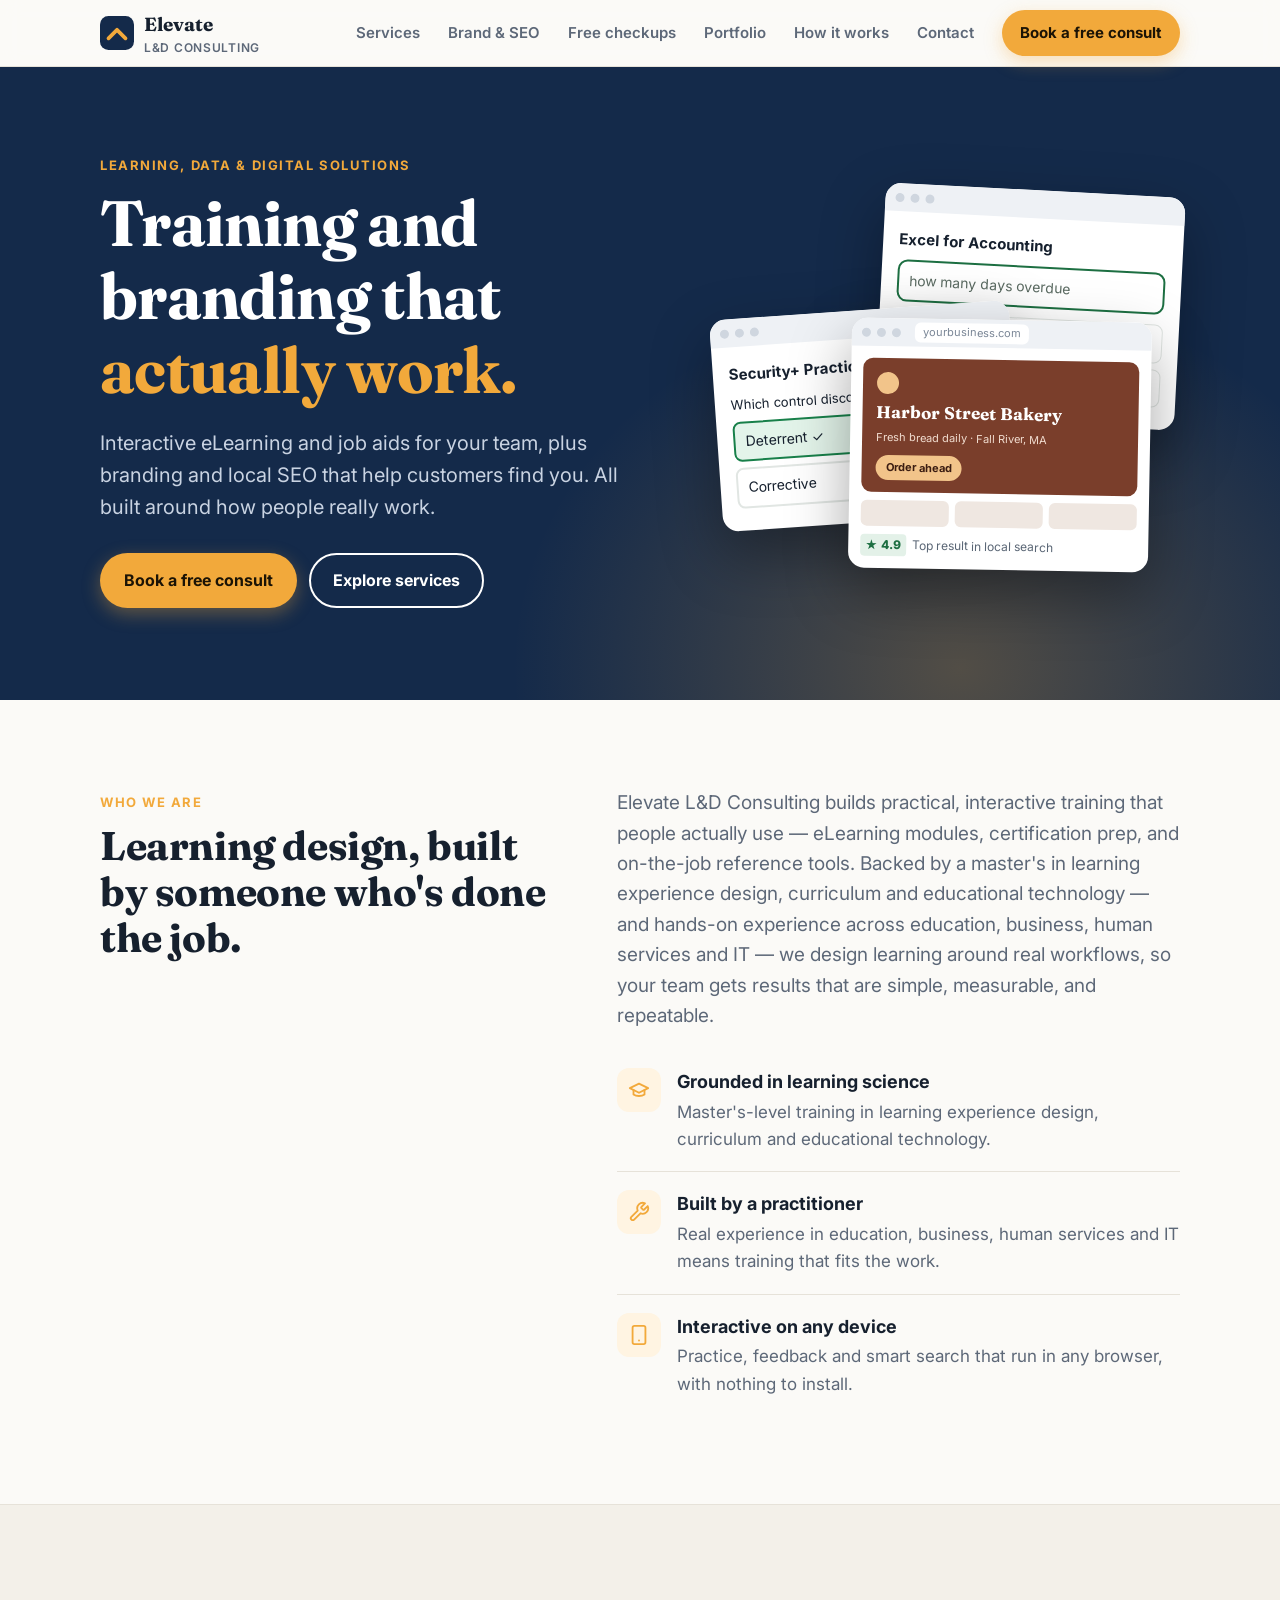
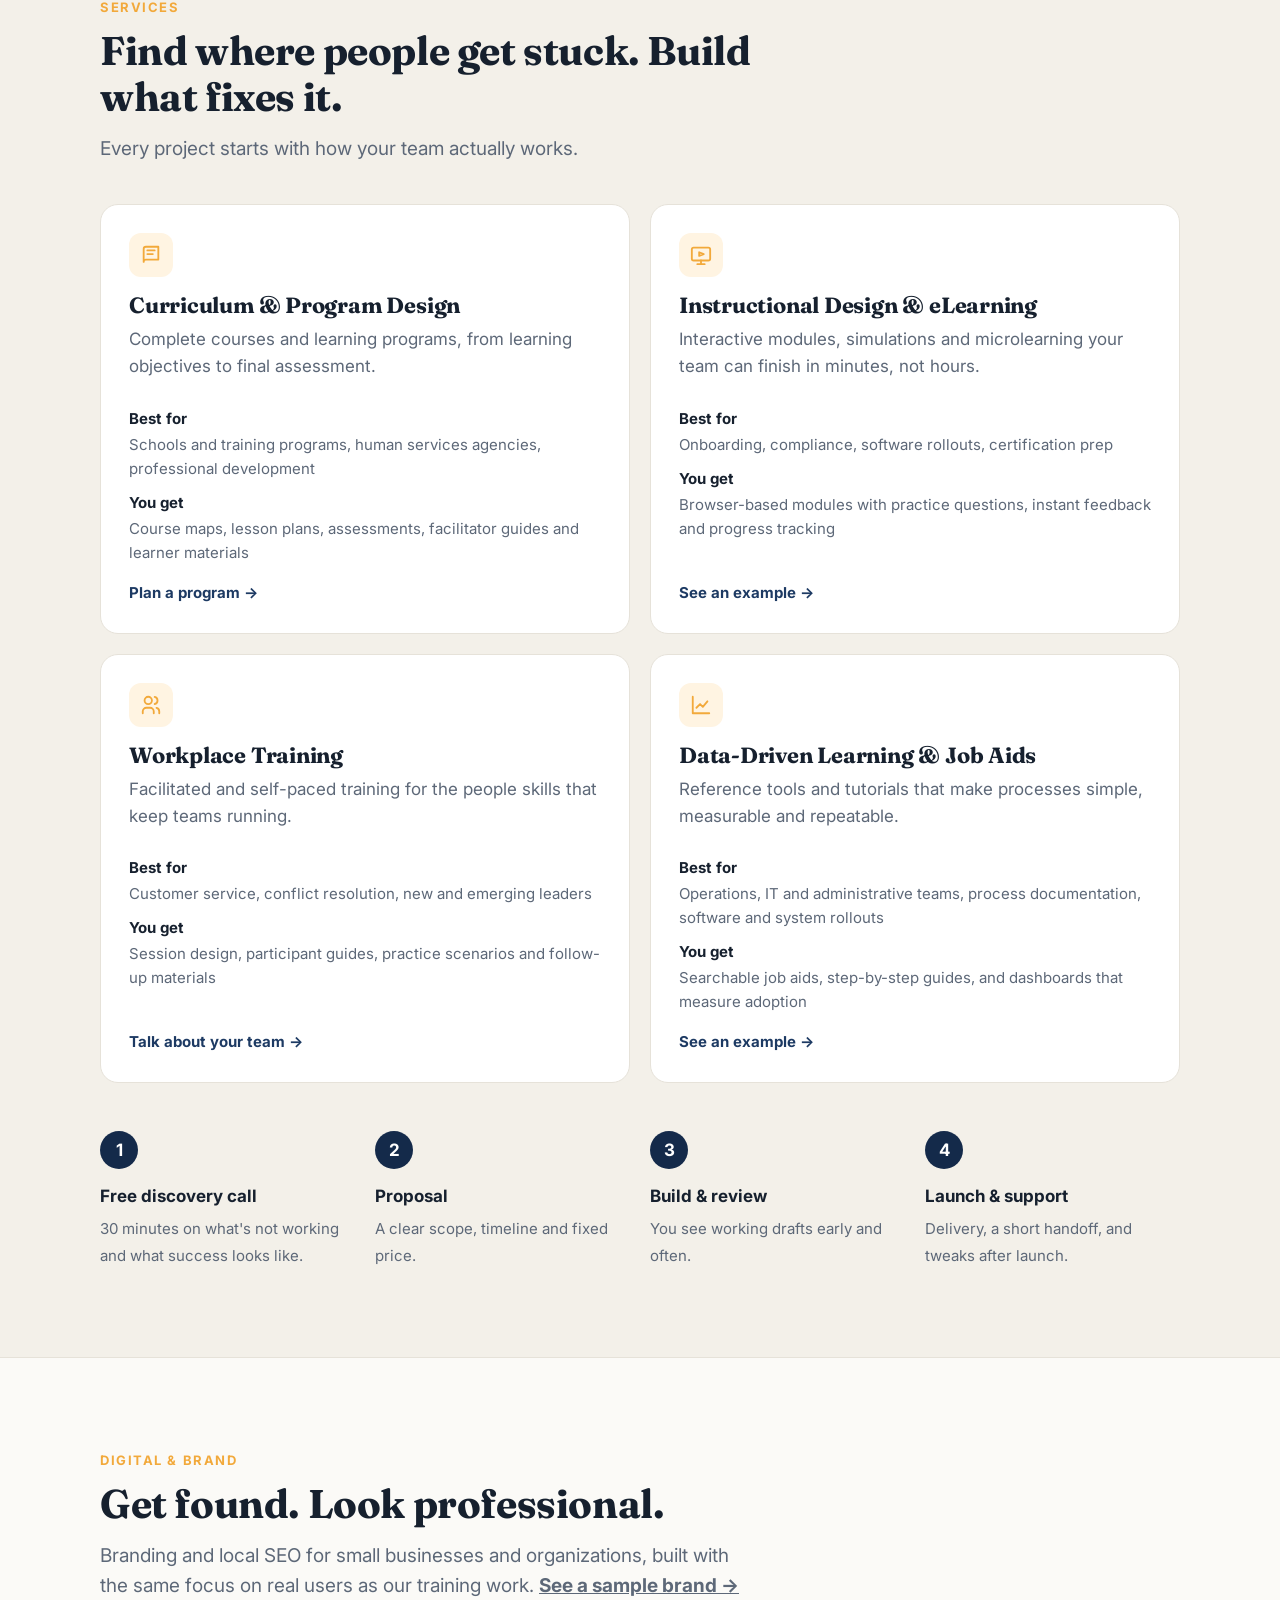
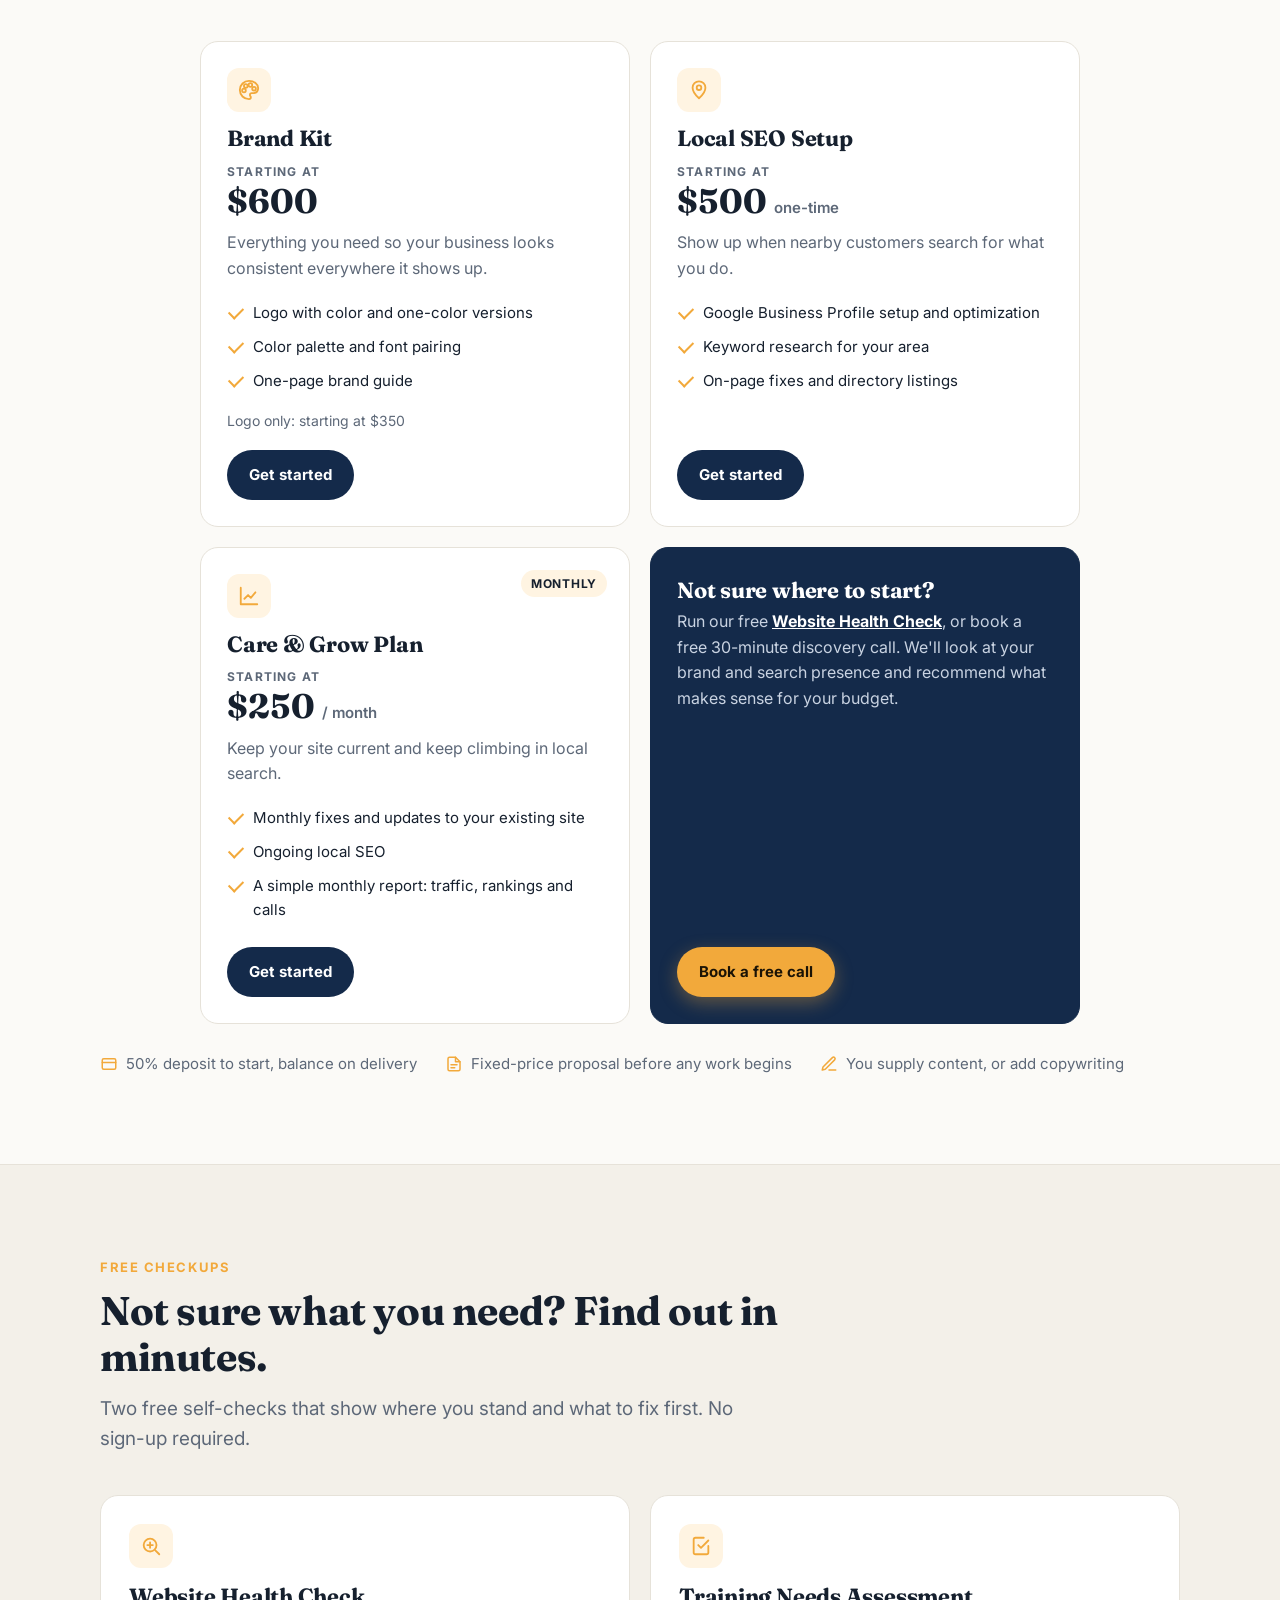
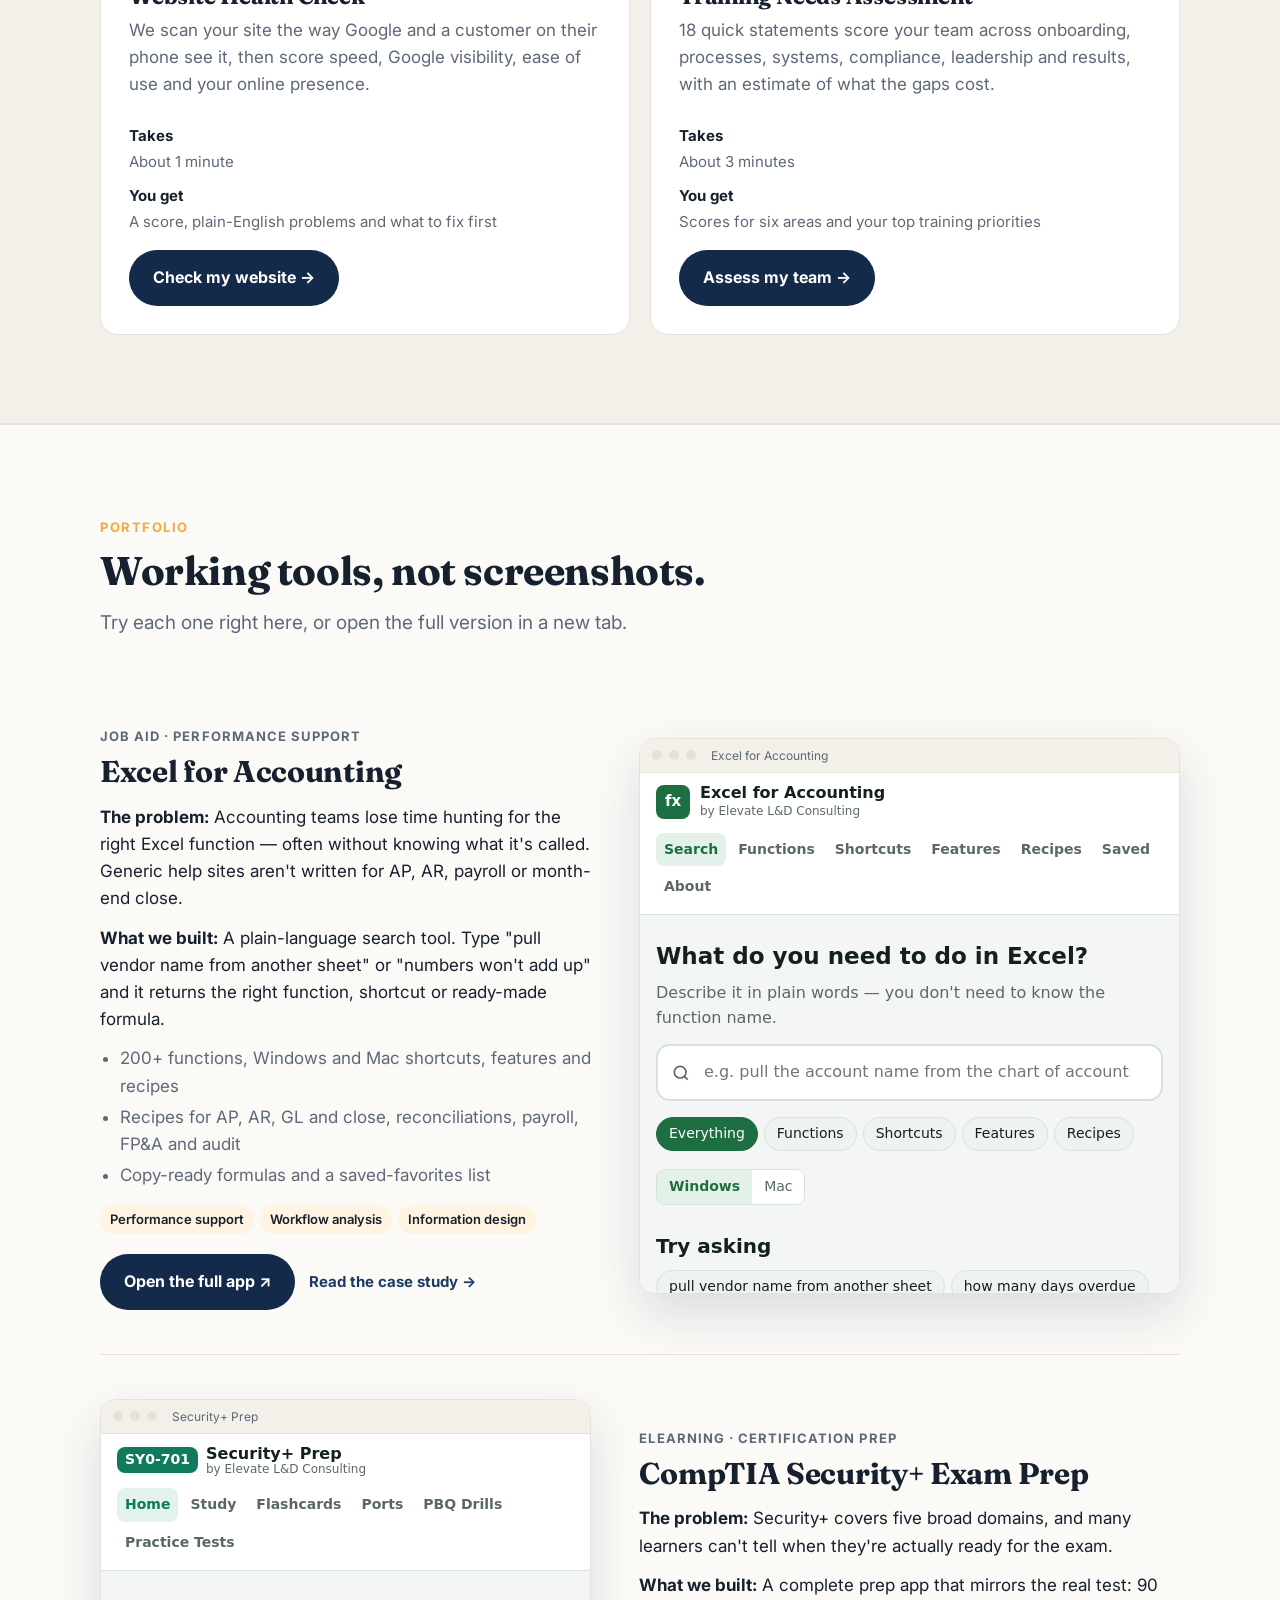
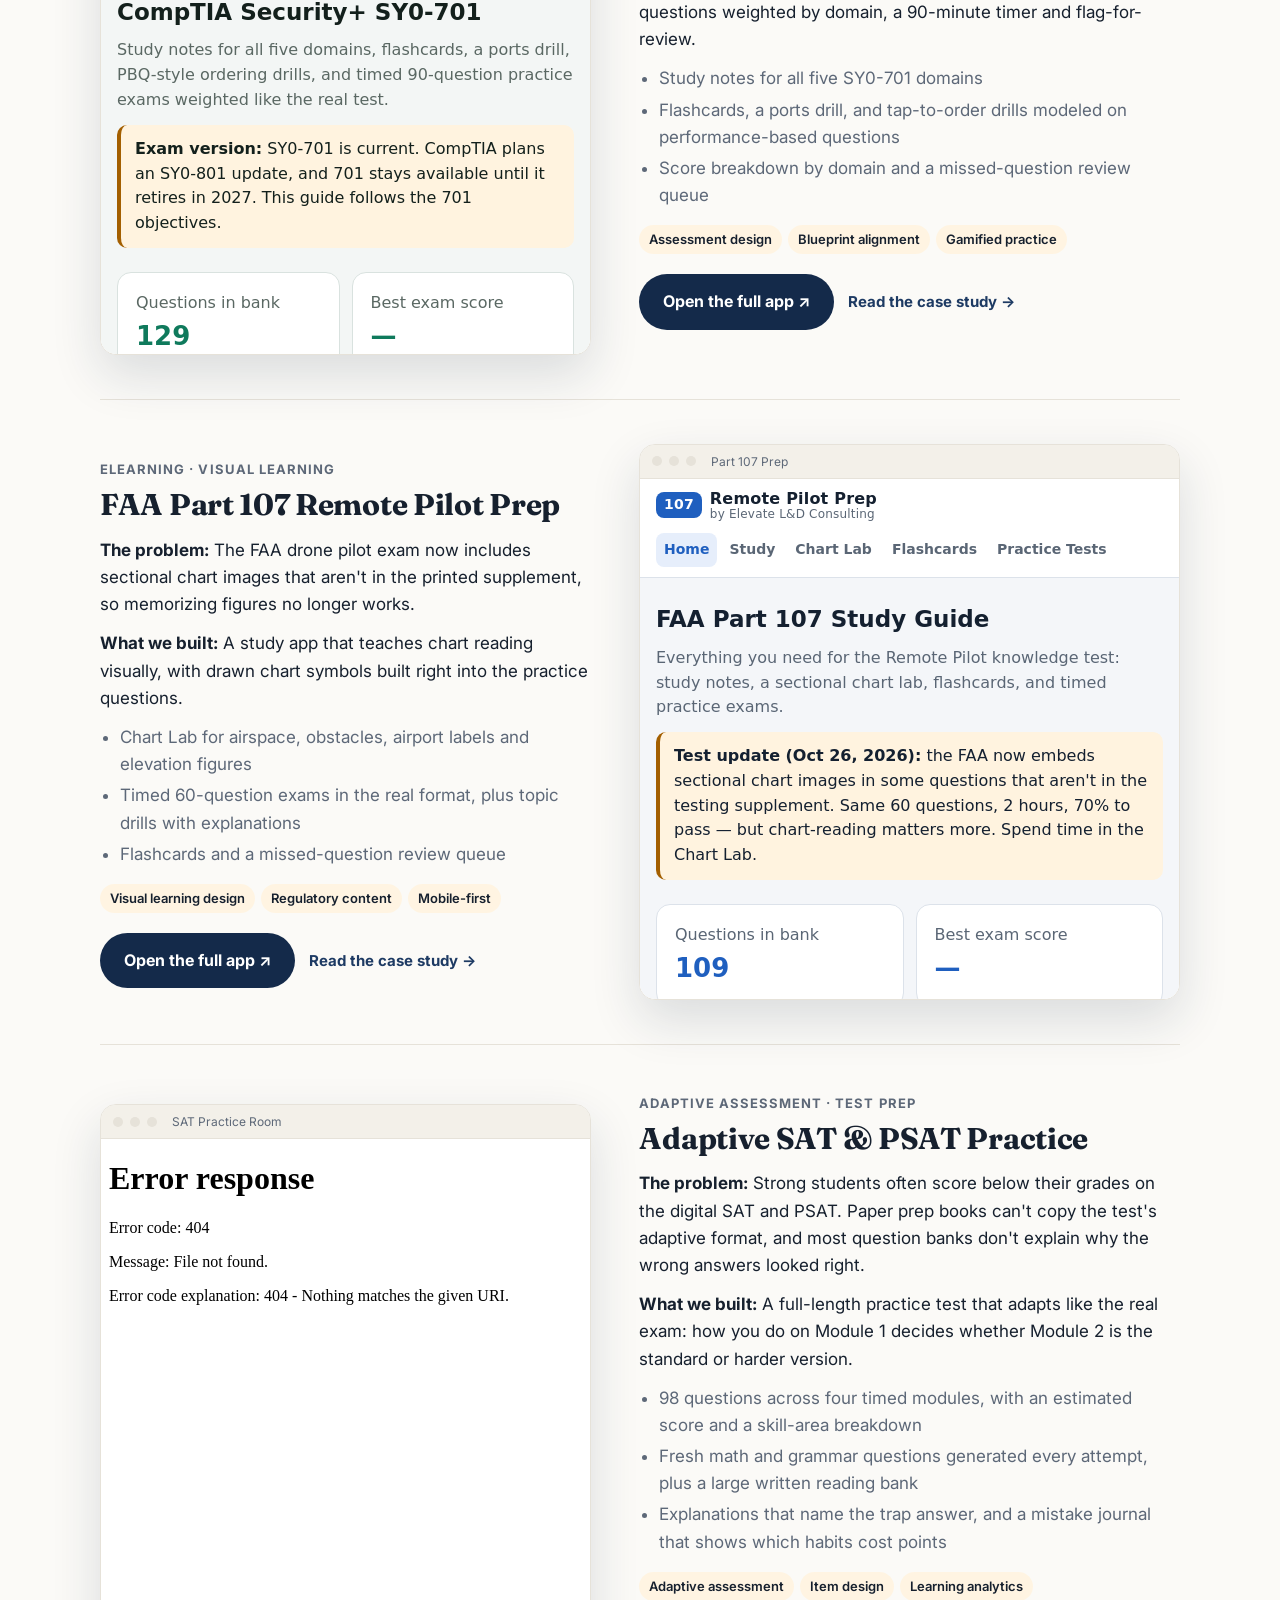
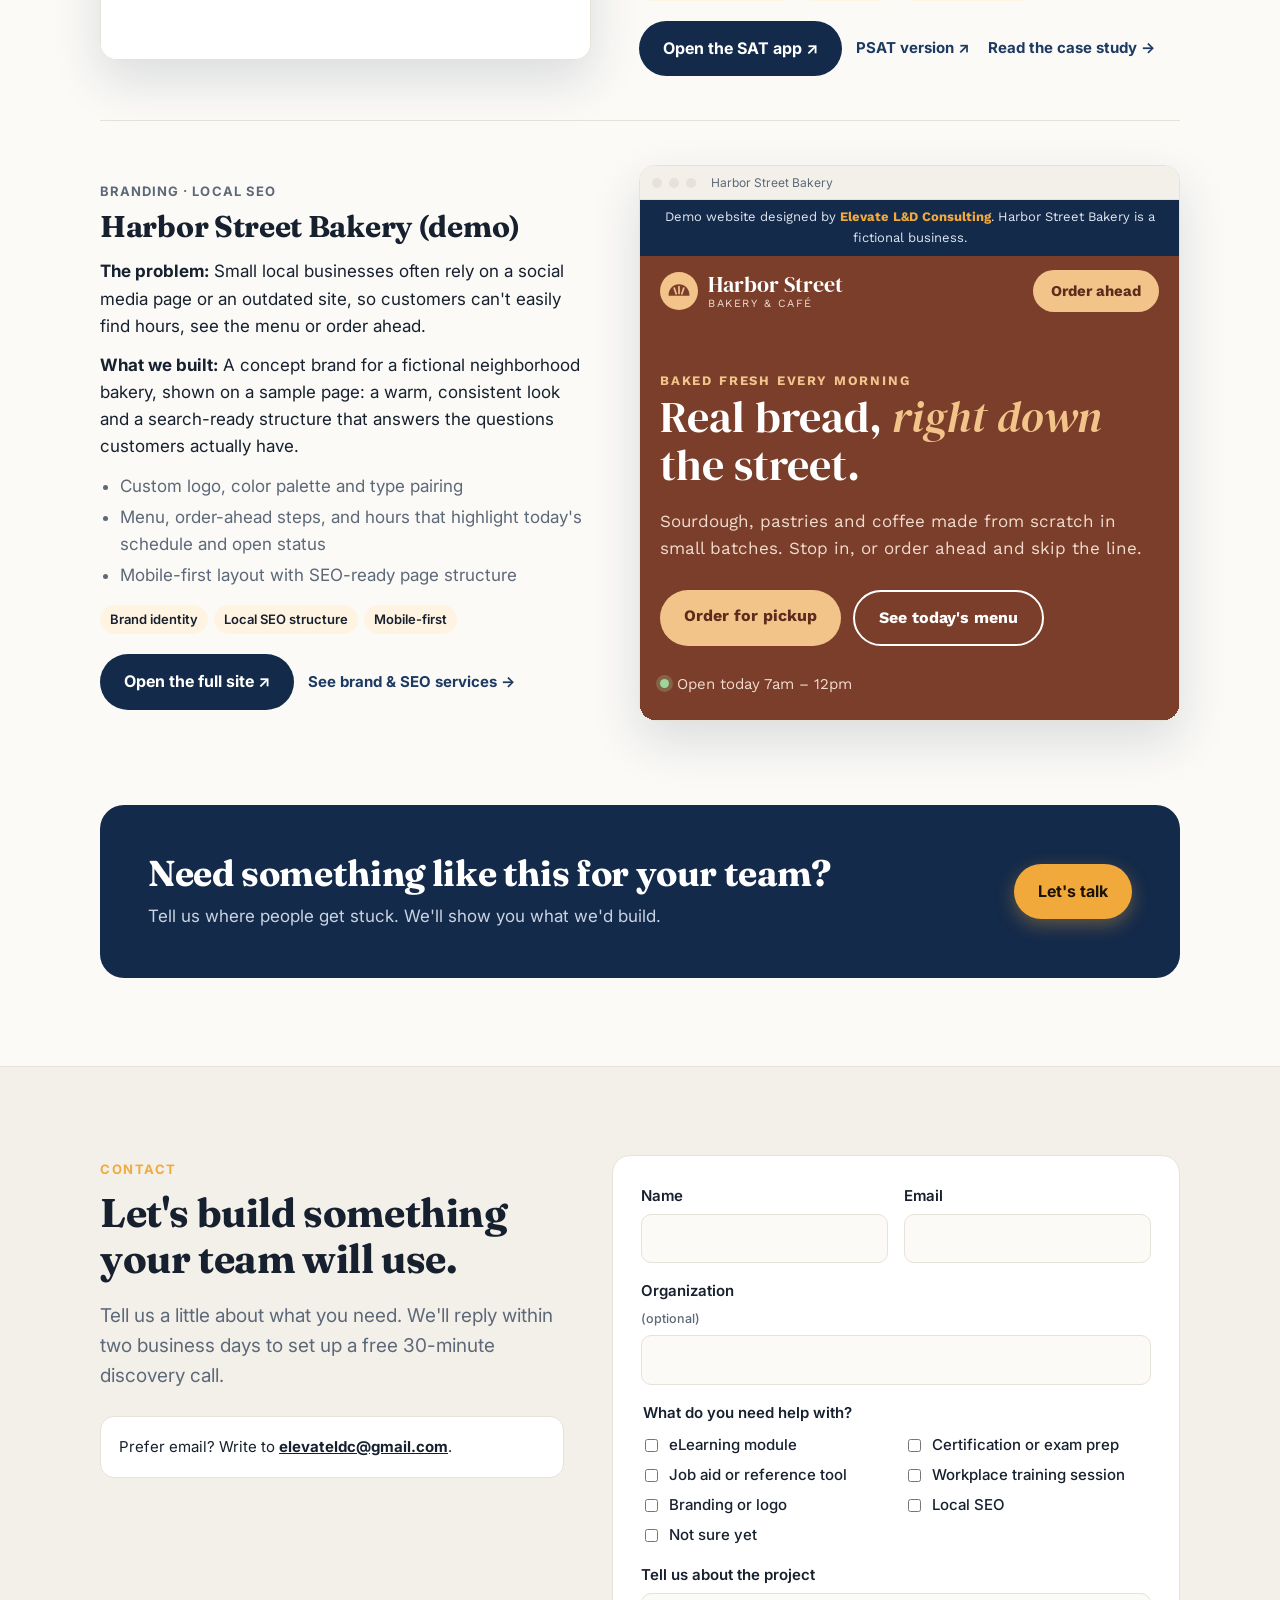
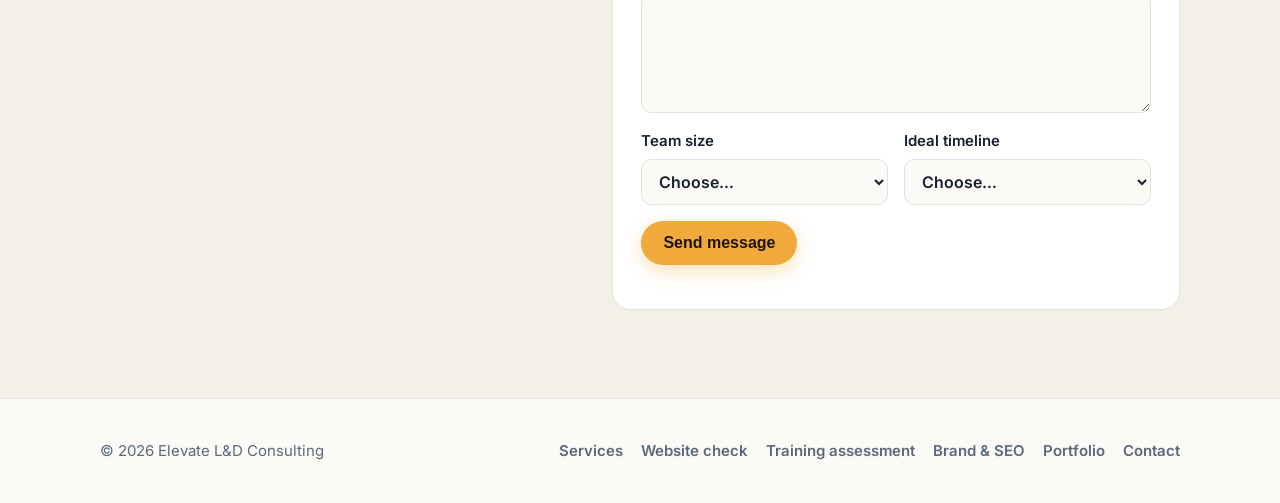
==== commit 72ed93f5: "Add files via upload" ====
--- a/index.html
+++ b/index.html
@@ -3,10 +3,10 @@
 <head>
 <meta charset="utf-8">
 <meta name="viewport" content="width=device-width,initial-scale=1">
-<title>Elevate L&amp;D Consulting | Training, Websites &amp; Branding</title>
-<meta name="description" content="Elevate L&D Consulting builds practical, interactive training, plus websites, branding and local SEO for small businesses and organizations.">
+<title>Elevate L&amp;D Consulting | Training, Branding &amp; Local SEO</title>
+<meta name="description" content="Elevate L&D Consulting builds practical, interactive training, plus branding and local SEO for small businesses and organizations.">
 <meta property="og:title" content="Elevate L&D Consulting">
-<meta property="og:description" content="Training and websites that actually work.">
+<meta property="og:description" content="Training and branding that actually work.">
 <link rel="icon" href="data:image/svg+xml,%3Csvg xmlns='http://www.w3.org/2000/svg' viewBox='0 0 32 32'%3E%3Crect width='32' height='32' rx='8' fill='%23142a4a'/%3E%3Cpath d='M8 21l8-8 8 8' fill='none' stroke='%23f2a93b' stroke-width='3.5' stroke-linecap='round' stroke-linejoin='round'/%3E%3C/svg%3E">
 <link rel="preconnect" href="https://fonts.googleapis.com">
 <link rel="preconnect" href="https://fonts.gstatic.com" crossorigin>
@@ -165,8 +165,8 @@
 @media (max-width:860px){.contact{grid-template-columns:1fr}.two,.checks{grid-template-columns:1fr}}
 
 /* digital & brand packages */
-.pkgs{display:grid;grid-template-columns:repeat(3,1fr);gap:20px}
-@media (max-width:960px){.pkgs{grid-template-columns:1fr 1fr}}
+.pkgs{display:grid;grid-template-columns:repeat(2,1fr);gap:20px;max-width:880px;margin:0 auto}
+
 @media (max-width:620px){.pkgs{grid-template-columns:1fr}}
 .pkg{position:relative;background:var(--card);border:1px solid var(--line);border-radius:18px;padding:26px;display:flex;flex-direction:column}
 .pkg h3{font-size:22px;margin:14px 0 6px}
@@ -207,7 +207,7 @@
       <span>Elevate<small>L&amp;D Consulting</small></span>
     </a>
     <nav class="links" id="links">
-      <a href="#services">Services</a><a href="#digital">Web &amp; Brand</a><a href="#tools">Free checkups</a><a href="#work">Portfolio</a><a href="#process">How it works</a><a href="#contact">Contact</a>
+      <a href="#services">Services</a><a href="#digital">Brand &amp; SEO</a><a href="#tools">Free checkups</a><a href="#work">Portfolio</a><a href="#process">How it works</a><a href="#contact">Contact</a>
     </nav>
     <a class="btn primary" href="#contact">Book a free consult</a>
     <button class="menu" id="menu" aria-expanded="false" aria-controls="links">Menu</button>
@@ -220,8 +220,8 @@
   <div class="wrap">
     <div>
       <span class="eyebrow">Learning, data &amp; digital solutions</span>
-      <h1>Training and websites that <em>actually work.</em></h1>
-      <p>Interactive eLearning and job aids for your team, plus websites, branding and local SEO that help customers find you. All built around how people really work.</p>
+      <h1>Training and branding that <em>actually work.</em></h1>
+      <p>Interactive eLearning and job aids for your team, plus branding and local SEO that help customers find you. All built around how people really work.</p>
       <div class="ctas">
         <a class="btn primary" href="#contact">Book a free consult</a>
         <a class="btn ghost" href="#services">Explore services</a>
@@ -325,27 +325,9 @@
     <div class="head">
       <span class="eyebrow">Digital &amp; Brand</span>
       <h2>Get found. Look professional.</h2>
-      <p class="lead">Websites, branding and local SEO for small businesses and organizations, built with the same focus on real users as our training work. <a href="#case-web" style="color:inherit;font-weight:700">See a sample site →</a></p>
+      <p class="lead">Branding and local SEO for small businesses and organizations, built with the same focus on real users as our training work. <a href="#case-web" style="color:inherit;font-weight:700">See a sample brand →</a></p>
     </div>
     <div class="pkgs">
-      <article class="pkg">
-        <span class="ico"><svg viewBox="0 0 24 24"><rect x="2" y="4" width="20" height="16" rx="2"/><path d="M2 9h20M6 6.5h.01M9 6.5h.01"/></svg></span>
-        <h3>Launch Website</h3>
-        <span class="from">Starting at</span>
-        <div class="price">$1,500</div>
-        <p>A clean, mobile-friendly site that tells people who you are and how to reach you.</p>
-        <ul><li>3–5 pages: Home, About, Services, Contact</li><li>Contact form and Google Analytics</li><li>Basic on-page SEO</li><li>Two rounds of revisions</li></ul>
-        <a class="btn dark" href="#contact" data-need="Website design">Get started</a>
-      </article>
-      <article class="pkg">
-        <span class="ico"><svg viewBox="0 0 24 24"><rect x="2" y="3" width="20" height="14" rx="2"/><path d="M8 21h8M12 17v4M7 12l3-3 2 2 5-5"/></svg></span>
-        <h3>Growth Website</h3>
-        <span class="from">Starting at</span>
-        <div class="price">$3,000</div>
-        <p>A larger custom site built to bring in leads, not just sit online.</p>
-        <ul><li>Up to 10 pages with custom design</li><li>Service or location pages</li><li>Online booking or payment links</li><li>Full on-page SEO setup</li></ul>
-        <a class="btn dark" href="#contact" data-need="Website design">Get started</a>
-      </article>
       <article class="pkg">
         <span class="ico"><svg viewBox="0 0 24 24"><circle cx="13.5" cy="6.5" r="2"/><circle cx="17.5" cy="10.5" r="2"/><circle cx="8.5" cy="7.5" r="2"/><circle cx="6.5" cy="12.5" r="2"/><path d="M12 2a10 10 0 0 0 0 20c1.1 0 2-.9 2-2 0-.5-.2-1-.5-1.3-.3-.4-.5-.8-.5-1.3 0-1.1.9-2 2-2h2.4A5.6 5.6 0 0 0 22 9.8C22 5.5 17.5 2 12 2z"/></svg></span>
         <h3>Brand Kit</h3>
@@ -372,17 +354,17 @@
         <span class="from">Starting at</span>
         <div class="price">$250 <small>/ month</small></div>
         <p>Keep your site current and keep climbing in local search.</p>
-        <ul><li>Hosting help and monthly updates</li><li>Ongoing local SEO</li><li>A simple monthly report: traffic, rankings and calls</li></ul>
+        <ul><li>Monthly fixes and updates to your existing site</li><li>Ongoing local SEO</li><li>A simple monthly report: traffic, rankings and calls</li></ul>
         <a class="btn dark" href="#contact" data-need="Local SEO">Get started</a>
       </article>
       <article class="pkg cta">
         <h3>Not sure where to start?</h3>
-        <p>Run our free <a href="website-check.html" style="color:#fff;font-weight:700">Website Health Check</a>, or book a free 30-minute discovery call. We'll look at your current site and search presence and recommend what makes sense for your budget.</p>
+        <p>Run our free <a href="website-check.html" style="color:#fff;font-weight:700">Website Health Check</a>, or book a free 30-minute discovery call. We'll look at your brand and search presence and recommend what makes sense for your budget.</p>
         <a class="btn primary" href="#contact" data-need="Not sure yet">Book a free call</a>
       </article>
     </div>
     <div class="terms">
-      <span><svg viewBox="0 0 24 24"><rect x="3" y="5" width="18" height="14" rx="2"/><path d="M3 10h18"/></svg>50% deposit to start, balance at launch</span>
+      <span><svg viewBox="0 0 24 24"><rect x="3" y="5" width="18" height="14" rx="2"/><path d="M3 10h18"/></svg>50% deposit to start, balance on delivery</span>
       <span><svg viewBox="0 0 24 24"><path d="M14 3H6a2 2 0 0 0-2 2v14a2 2 0 0 0 2 2h12a2 2 0 0 0 2-2V9z"/><path d="M14 3v6h6M8 13h8M8 17h5"/></svg>Fixed-price proposal before any work begins</span>
       <span><svg viewBox="0 0 24 24"><path d="M12 20h9M16.5 3.5a2.1 2.1 0 0 1 3 3L7 19l-4 1 1-4z"/></svg>You supply content, or add copywriting</span>
     </div>
@@ -486,13 +468,13 @@
 
     <article class="case" id="case-web">
       <div class="txt">
-        <span class="tagl">Website · Branding · Local SEO</span>
+        <span class="tagl">Branding · Local SEO</span>
         <h3>Harbor Street Bakery (demo)</h3>
         <p><b>The problem:</b> Small local businesses often rely on a social media page or an outdated site, so customers can't easily find hours, see the menu or order ahead.</p>
-        <p><b>What we built:</b> A concept website for a fictional neighborhood bakery: a warm, on-brand design that answers the questions customers actually have, fast, on any phone.</p>
+        <p><b>What we built:</b> A concept brand for a fictional neighborhood bakery, shown on a sample page: a warm, consistent look and a search-ready structure that answers the questions customers actually have.</p>
         <ul><li>Custom logo, color palette and type pairing</li><li>Menu, order-ahead steps, and hours that highlight today's schedule and open status</li><li>Mobile-first layout with SEO-ready page structure</li></ul>
-        <div class="skills"><span>Web design</span><span>Brand identity</span><span>Local SEO structure</span></div>
-        <div class="acts"><a class="btn dark" href="harbor-bakery.html" target="_blank" rel="noopener">Open the full site ↗</a><a class="cs" href="#digital">See web packages →</a></div>
+        <div class="skills"><span>Brand identity</span><span>Local SEO structure</span><span>Mobile-first</span></div>
+        <div class="acts"><a class="btn dark" href="harbor-bakery.html" target="_blank" rel="noopener">Open the full site ↗</a><a class="cs" href="#digital">See brand &amp; SEO services →</a></div>
       </div>
       <div class="frame"><div class="bar"><i></i><i></i><i></i><span>Harbor Street Bakery</span></div>
         <iframe src="harbor-bakery.html" title="Harbor Street Bakery demo site preview" loading="lazy"></iframe>
@@ -523,7 +505,7 @@
 <footer>
   <div class="wrap">
     <span>© <span id="yr"></span> Elevate L&amp;D Consulting</span>
-    <span class="fl"><a href="#services">Services</a><a href="website-check.html">Website check</a><a href="training-check.html">Training assessment</a><a href="#digital">Web &amp; Brand</a><a href="#work">Portfolio</a><a href="#contact">Contact</a></span>
+    <span class="fl"><a href="#services">Services</a><a href="website-check.html">Website check</a><a href="training-check.html">Training assessment</a><a href="#digital">Brand &amp; SEO</a><a href="#work">Portfolio</a><a href="#contact">Contact</a></span>
   </div>
 </footer>
 
@@ -555,7 +537,7 @@
     <label>Email<input name="email" type="email" required autocomplete="email"></label></div>
     <label>Organization <small>(optional)</small><input name="org" autocomplete="organization"></label>
     <fieldset><legend>What do you need help with?</legend><div class="checks">
-      ${["eLearning module","Certification or exam prep","Job aid or reference tool","Workplace training session","Website design","Branding or logo","Local SEO","Not sure yet"].map(x=>`<label><input type="checkbox" name="need" value="${x}">${x}</label>`).join("")}
+      ${["eLearning module","Certification or exam prep","Job aid or reference tool","Workplace training session","Branding or logo","Local SEO","Not sure yet"].map(x=>`<label><input type="checkbox" name="need" value="${x}">${x}</label>`).join("")}
     </div></fieldset>
     <label>Tell us about the project<textarea name="details" required></textarea></label>
     <div class="two"><label>Team size<select name="size"><option value="">Choose…</option><option>1–10</option><option>11–50</option><option>51–200</option><option>200+</option></select></label>
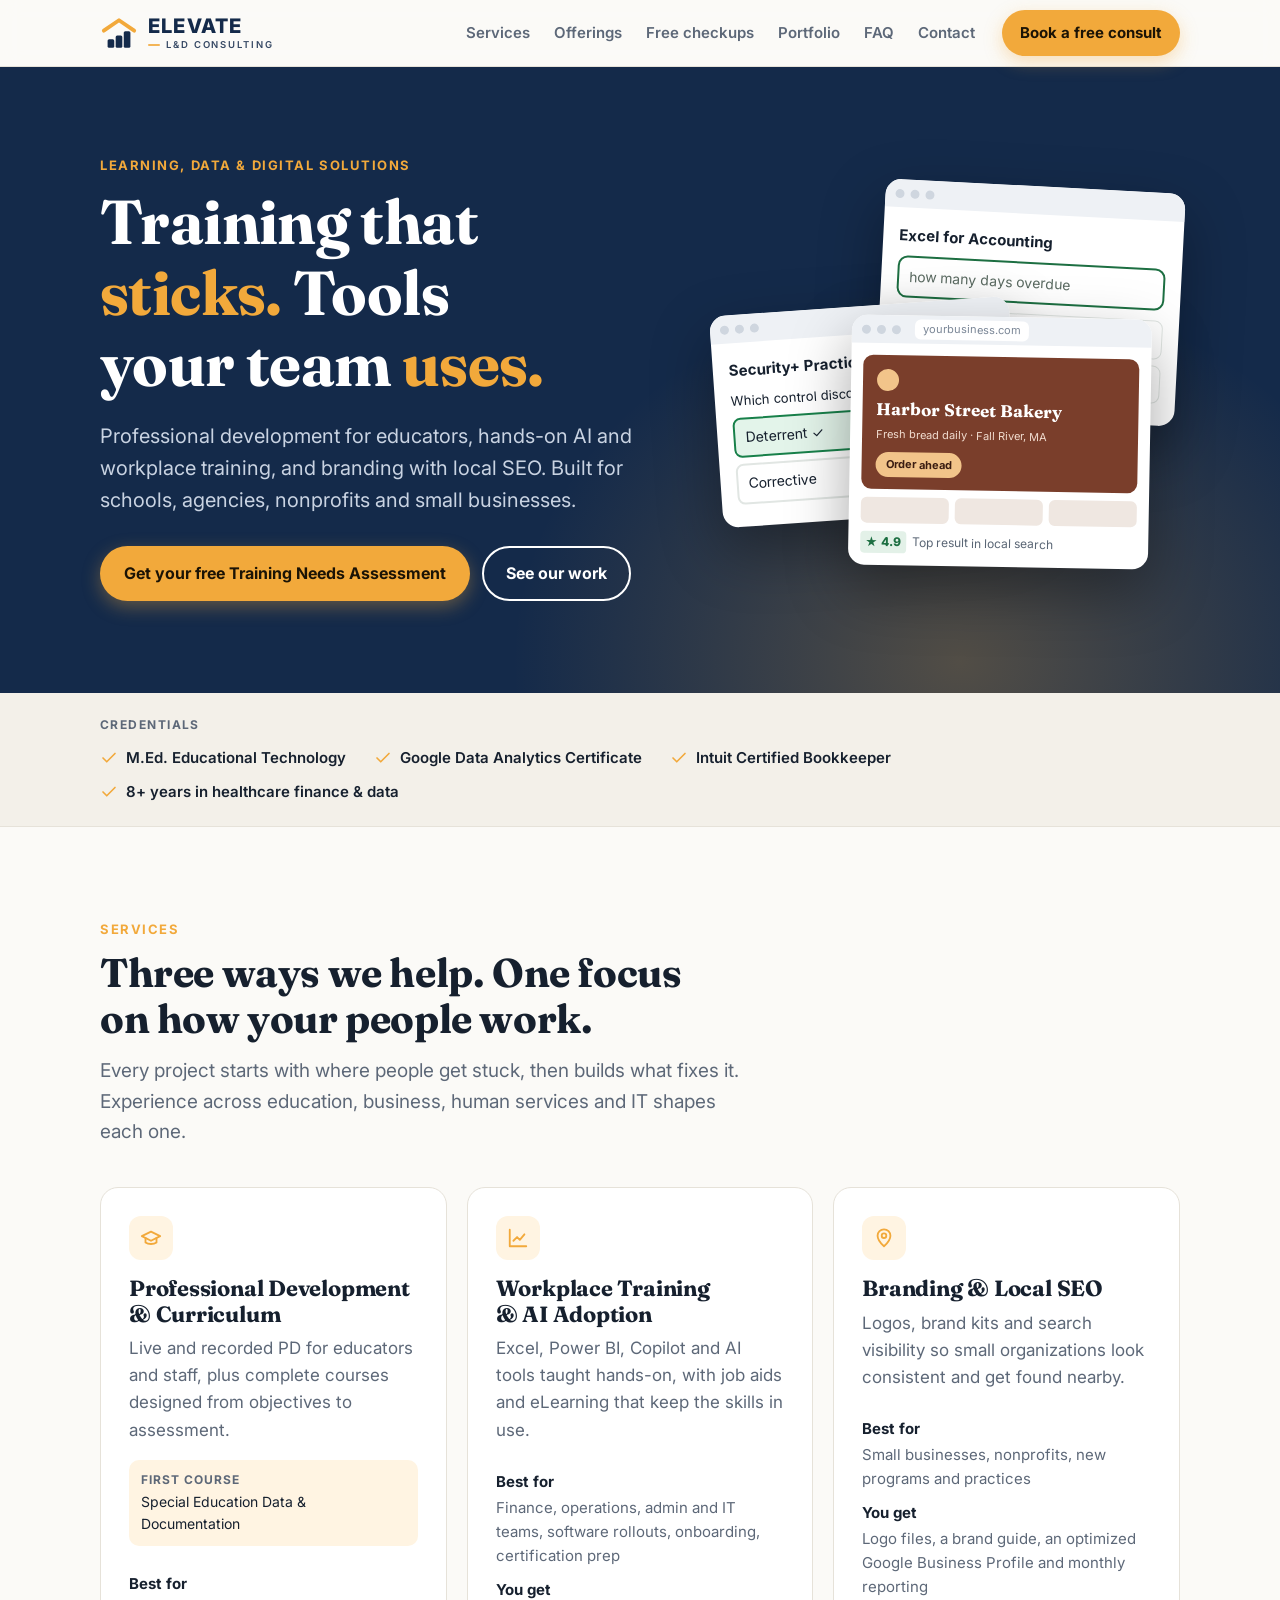
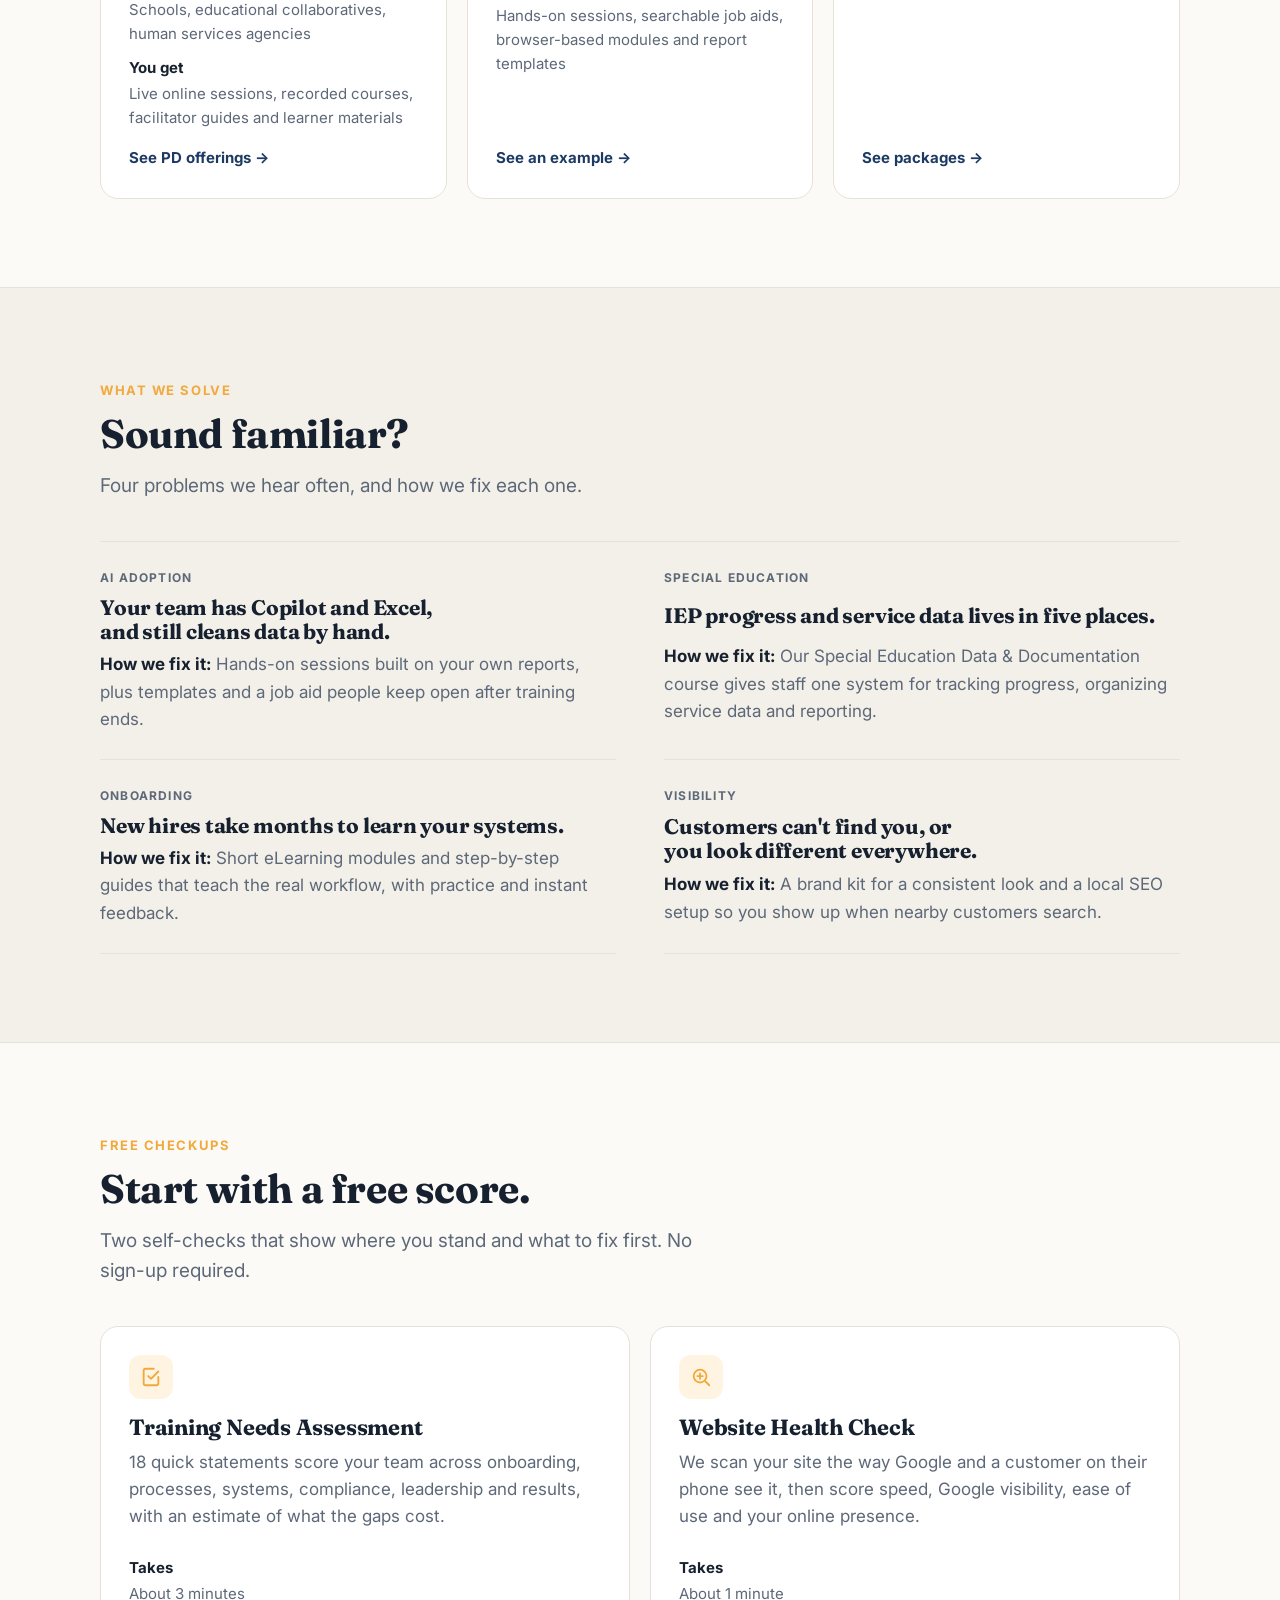
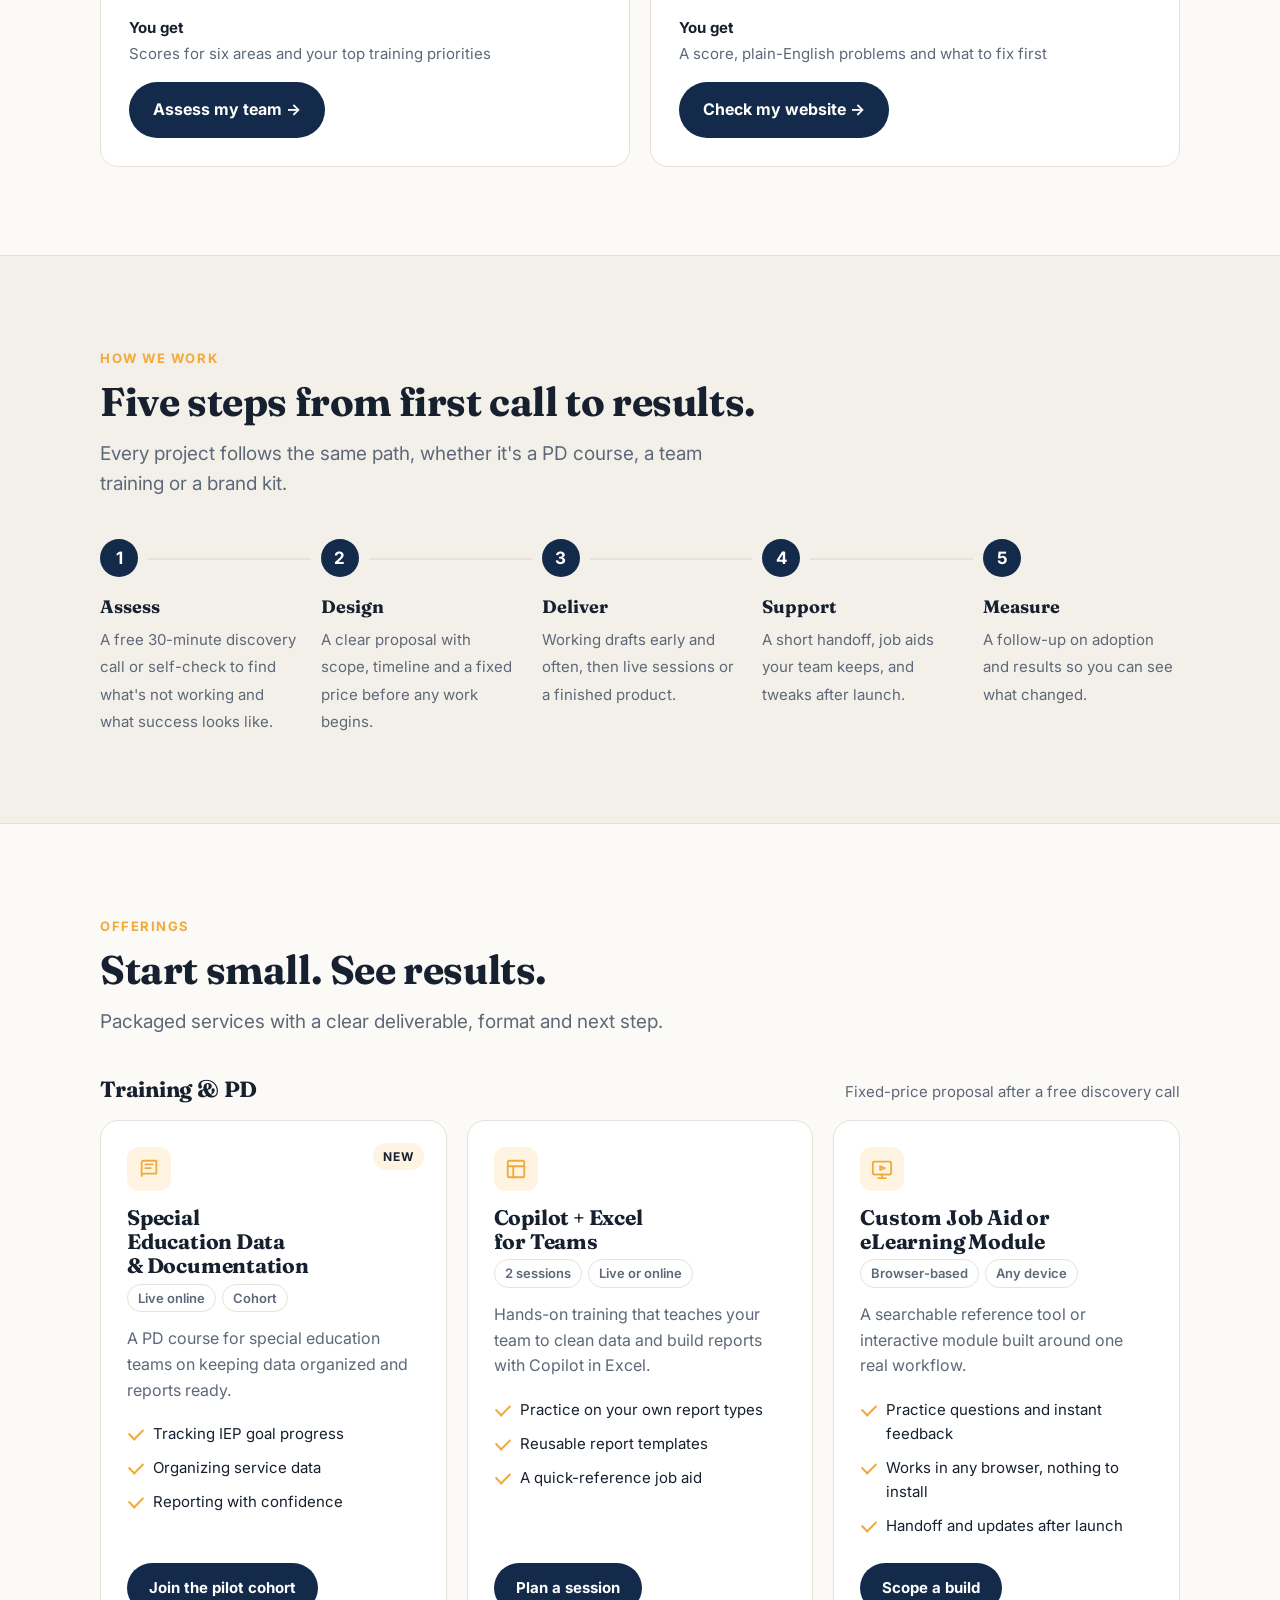
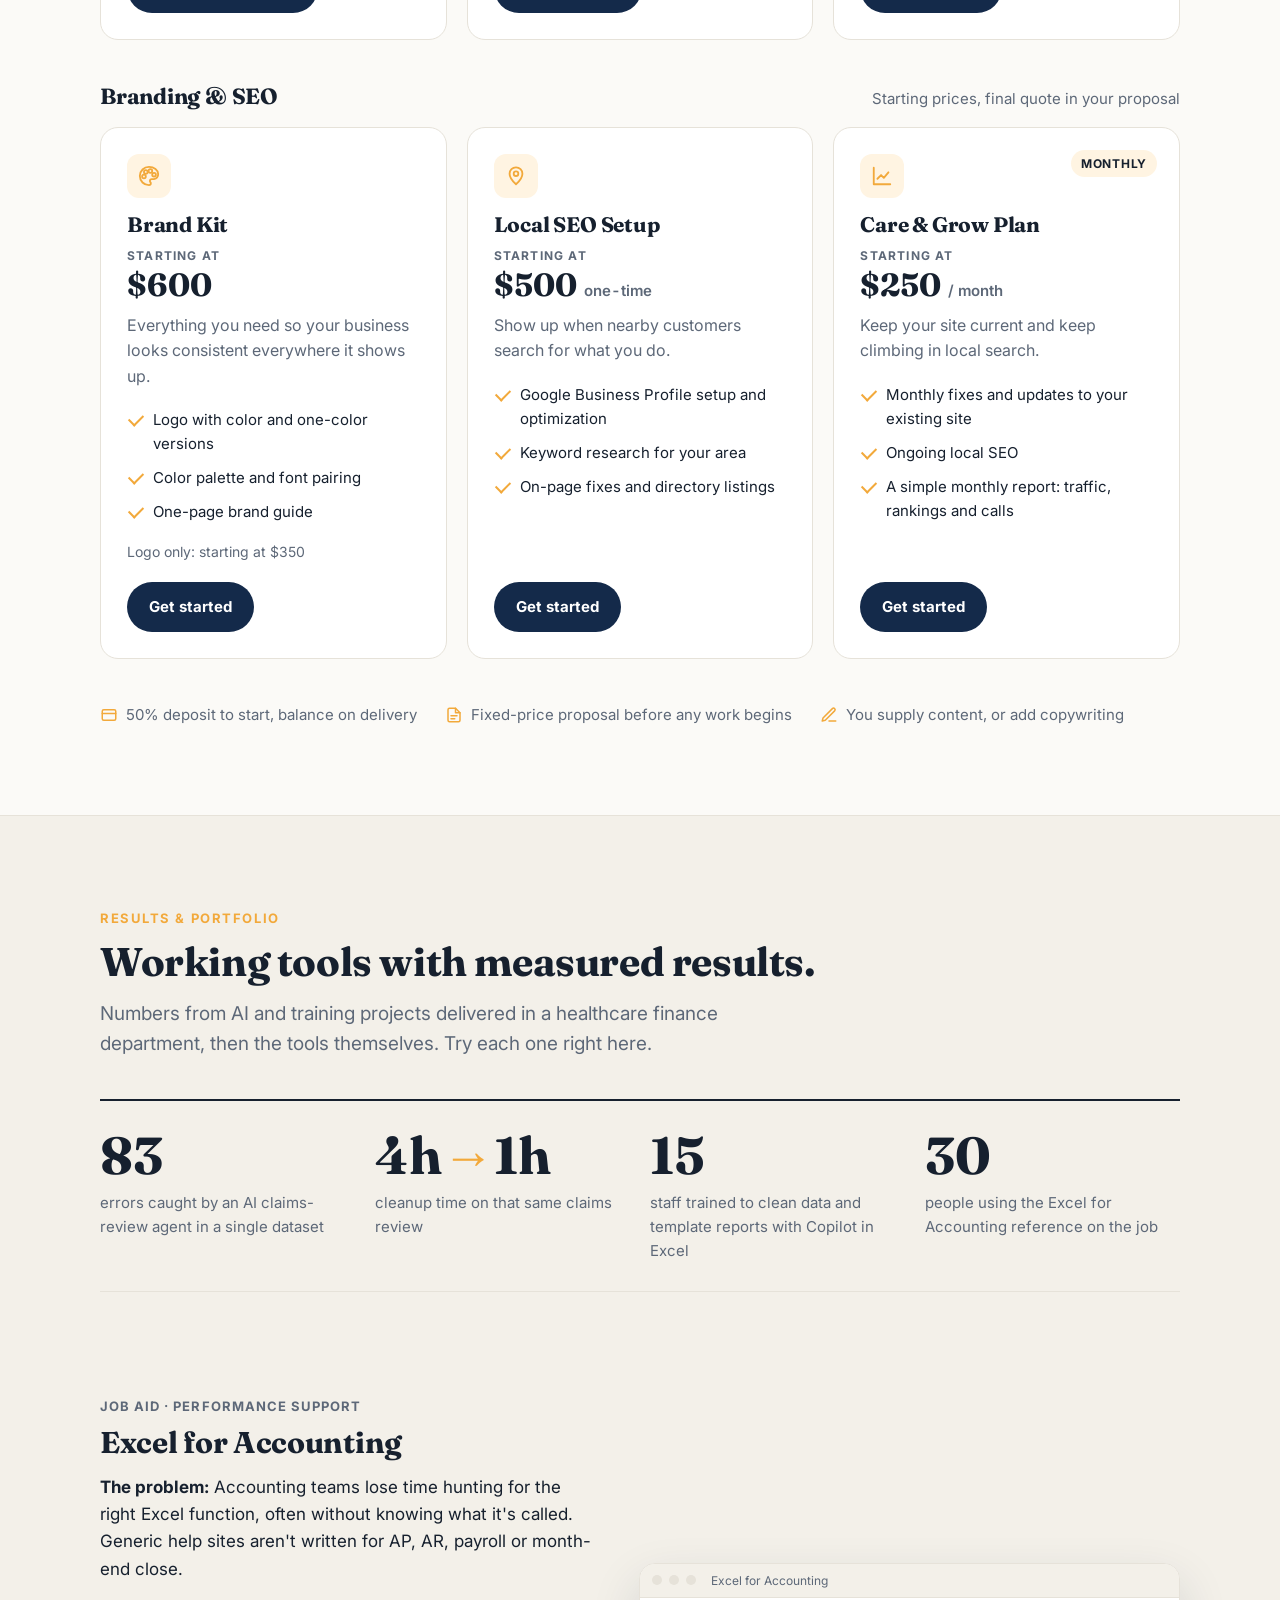
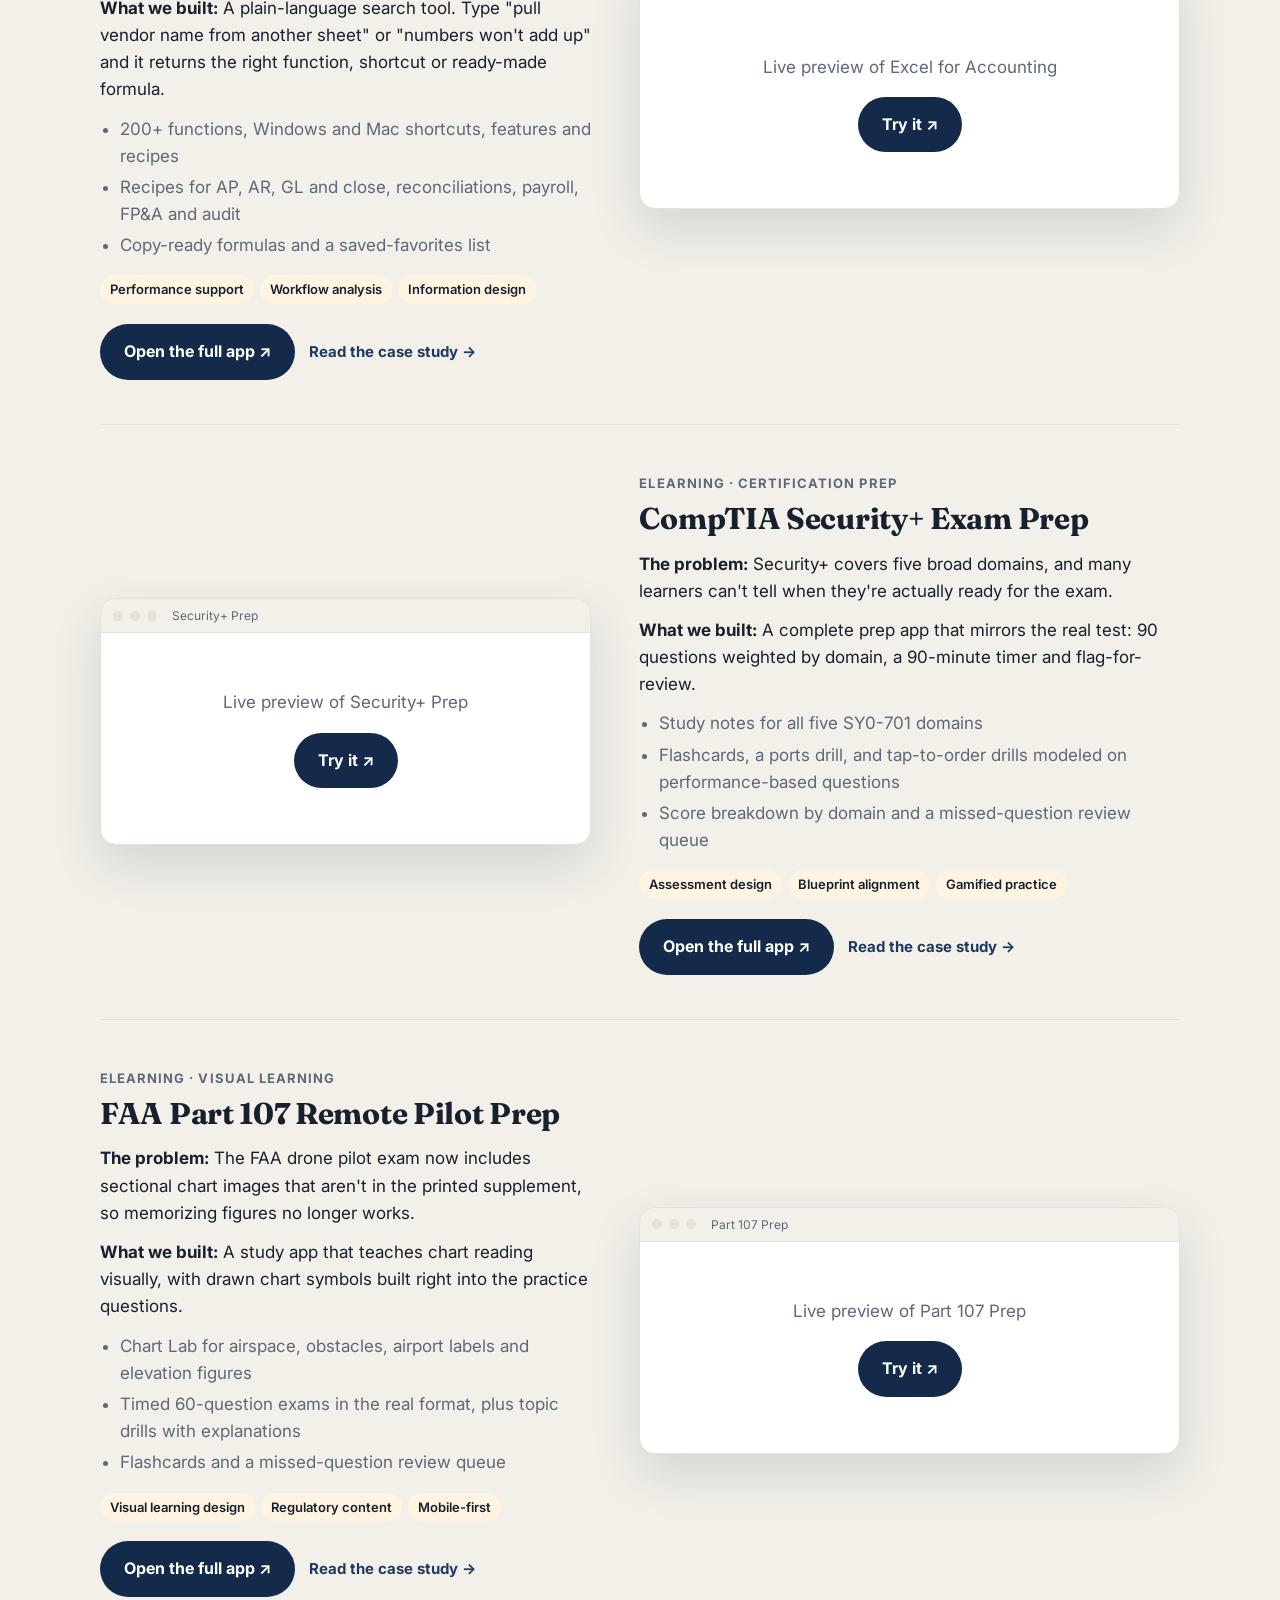
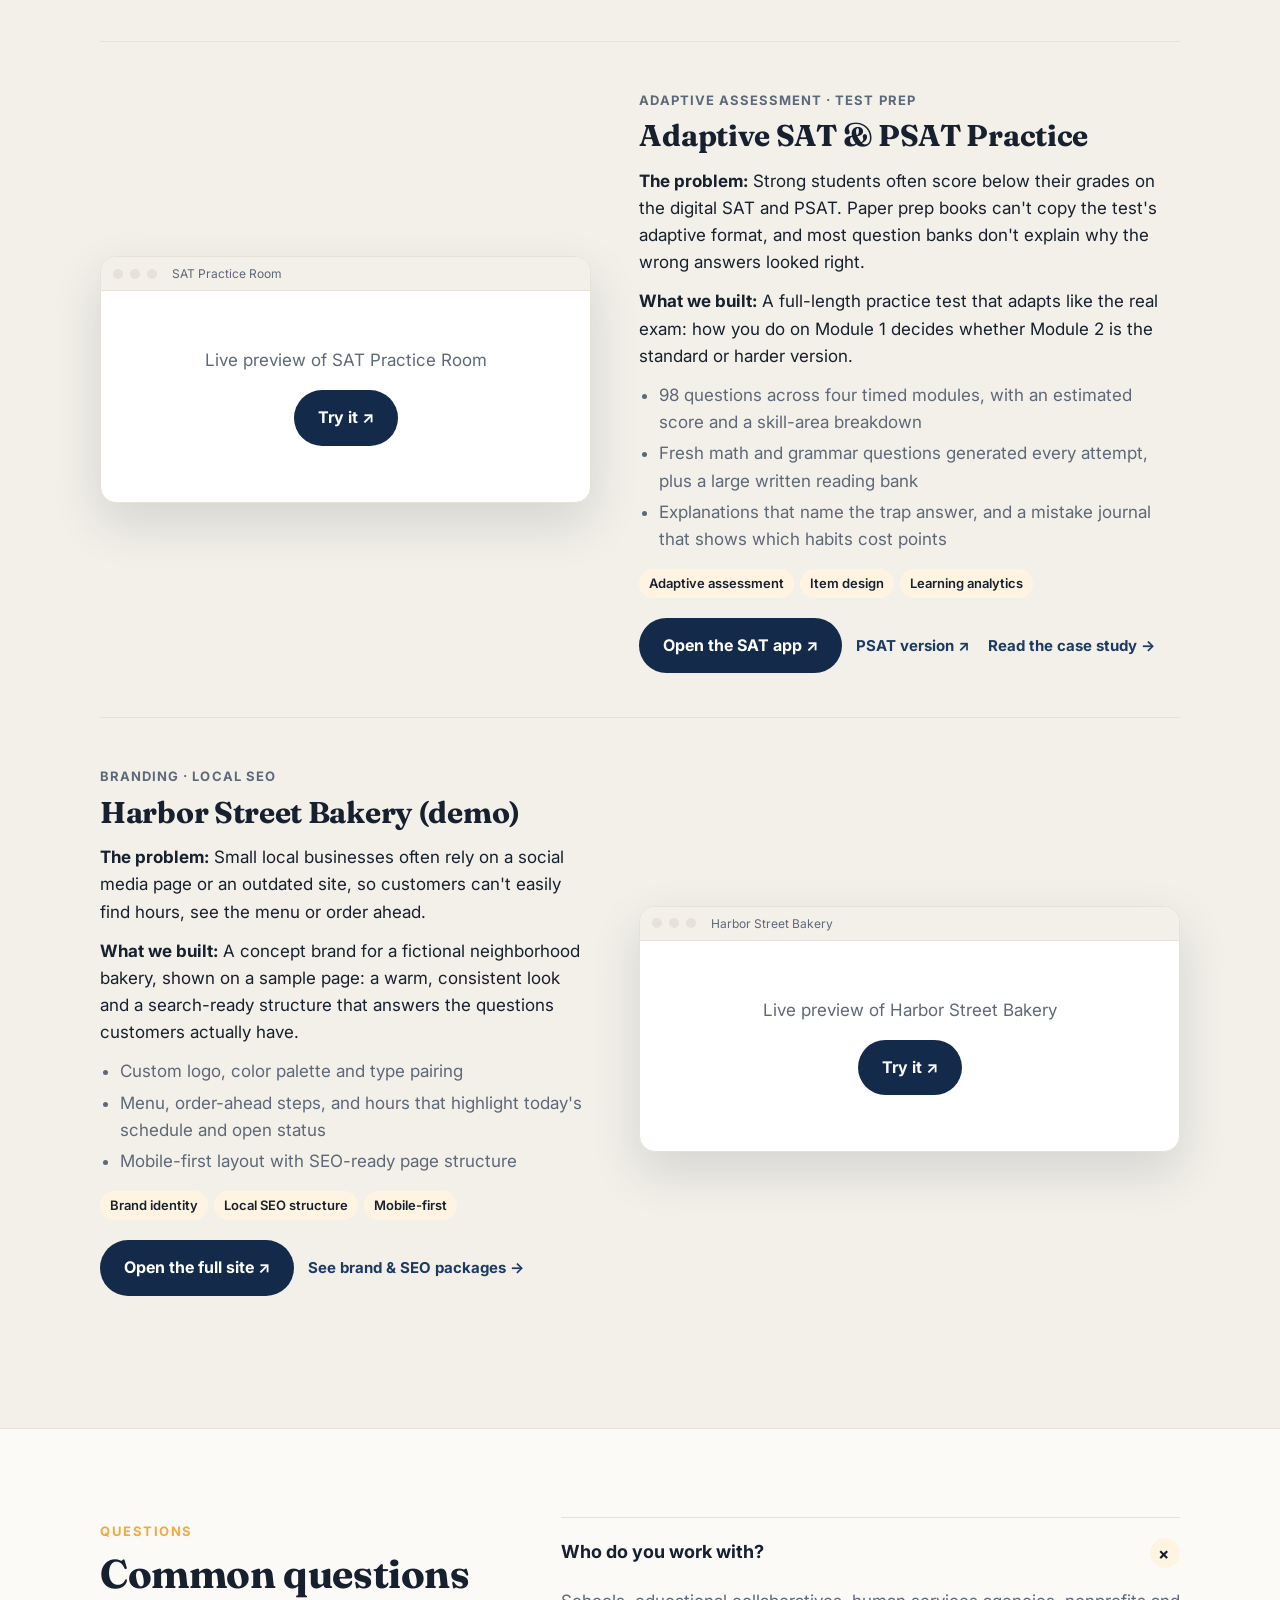
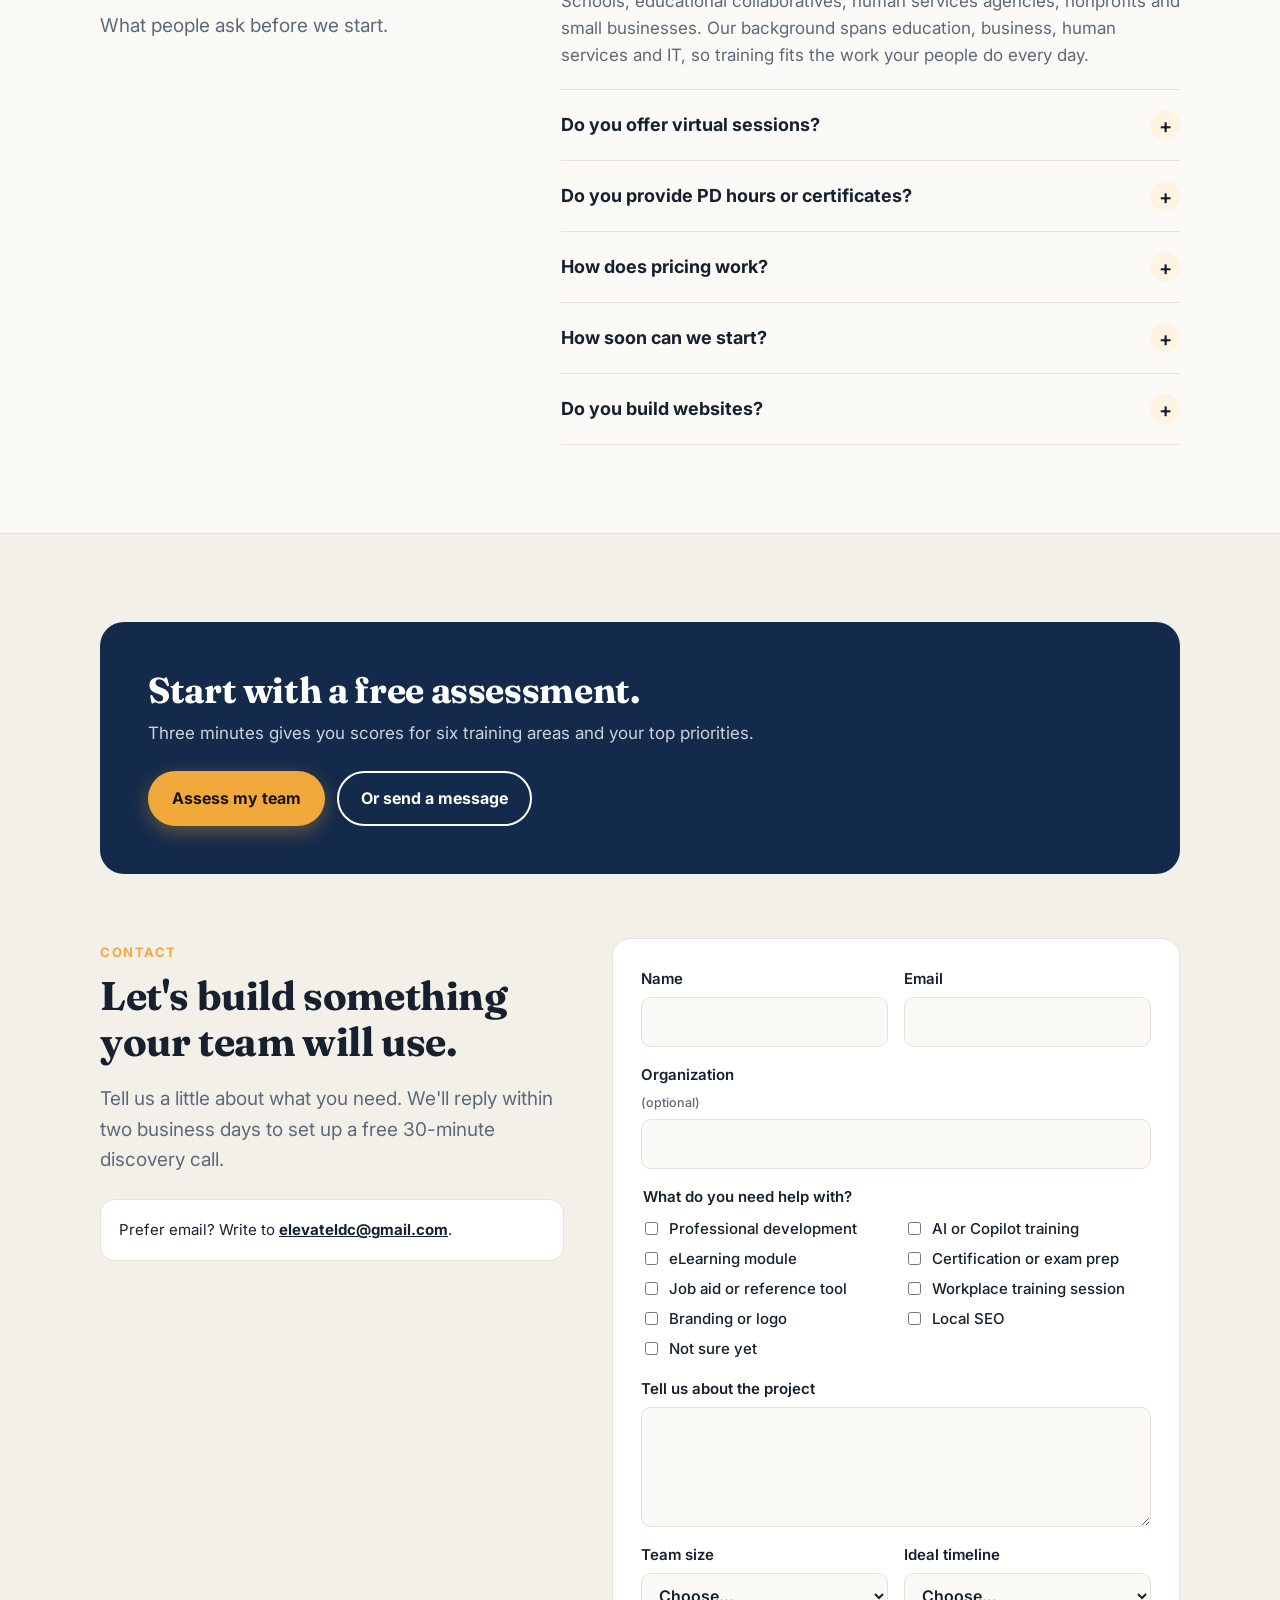
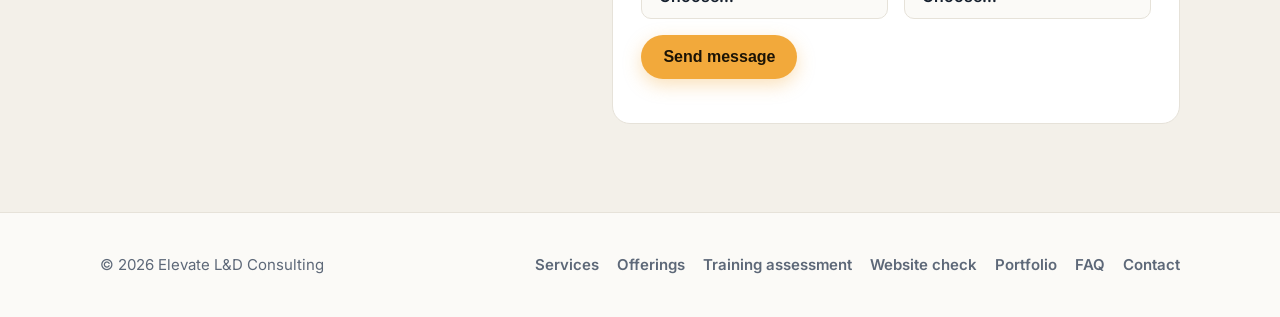
==== commit 5a701fb9: "Add files via upload" ====
--- a/index.html
+++ b/index.html
@@ -2,28 +2,39 @@
 <html lang="en">
 <head>
 <meta charset="utf-8">
-<meta name="viewport" content="width=device-width,initial-scale=1">
-<title>Elevate L&amp;D Consulting | Training, Branding &amp; Local SEO</title>
-<meta name="description" content="Elevate L&D Consulting builds practical, interactive training, plus branding and local SEO for small businesses and organizations.">
+<meta name="viewport" content="width=device-width,initial-scale=1,viewport-fit=cover">
+<title>Elevate L&amp;D Consulting</title>
+<meta name="claude:viewport-fit-sides" content="cover">
+<meta name="description" content="Elevate L&D Consulting delivers professional development for educators, hands-on AI and workplace training, and branding with local SEO for schools, agencies, nonprofits and small businesses.">
 <meta property="og:title" content="Elevate L&D Consulting">
-<meta property="og:description" content="Training and branding that actually work.">
-<link rel="icon" href="data:image/svg+xml,%3Csvg xmlns='http://www.w3.org/2000/svg' viewBox='0 0 32 32'%3E%3Crect width='32' height='32' rx='8' fill='%23142a4a'/%3E%3Cpath d='M8 21l8-8 8 8' fill='none' stroke='%23f2a93b' stroke-width='3.5' stroke-linecap='round' stroke-linejoin='round'/%3E%3C/svg%3E">
+<meta property="og:description" content="Training that sticks. Tools your team uses.">
+<link rel="icon" href="data:image/svg+xml,%3Csvg xmlns='http://www.w3.org/2000/svg' viewBox='0 0 32 32'%3E%3Crect width='32' height='32' rx='8' fill='%23142a4a'/%3E%3Cpath d='M7 13.5L16 7l9 6.5' fill='none' stroke='%23f2a93b' stroke-width='3' stroke-linecap='round' stroke-linejoin='round'/%3E%3Crect x='8' y='20' width='4.5' height='5.5' rx='1' fill='%23fff'/%3E%3Crect x='13.75' y='17.5' width='4.5' height='8' rx='1' fill='%23fff'/%3E%3Crect x='19.5' y='14.5' width='4.5' height='11' rx='1' fill='%23fff'/%3E%3C/svg%3E">
 <link rel="preconnect" href="https://fonts.googleapis.com">
 <link rel="preconnect" href="https://fonts.gstatic.com" crossorigin>
-<link href="https://fonts.googleapis.com/css2?family=Fraunces:opsz,wght@9..144,600;9..144,700&family=Inter:wght@400;500;600;700&display=swap" rel="stylesheet">
+<link href="https://fonts.googleapis.com/css2?family=Fraunces:opsz,wght@9..144,600;9..144,700&family=Inter:wght@400;500;600;700;800&display=swap" rel="stylesheet">
 <style>
+/* Layout: navy hero, then alternating paper/soft bands; one content column of 1120px with card grids inside */
 :root{
   --navy:#142a4a;--navy2:#1d3a63;--amber:#f2a93b;--amber2:#fff4e2;
   --bg:#fbfaf7;--card:#ffffff;--ink:#16202e;--mute:#5d6878;--line:#e6e2d9;--soft:#f3f0e9;
+  --mark:#142a4a;--link:#1d3a63;--btnD:#142a4a;--btnDfg:#ffffff;
+  --display:Fraunces,Georgia,serif;--body:Inter,system-ui,-apple-system,"Segoe UI",sans-serif;
 }
 @media (prefers-color-scheme:dark){:root:not([data-theme="light"]){
-  --bg:#0e1522;--card:#162133;--ink:#e9edf3;--mute:#a0aabb;--line:#26344a;--soft:#121c2c;--amber2:#33280f;--navy2:#1d3a63}}
+  --bg:#0e1522;--card:#162133;--ink:#e9edf3;--mute:#a0aabb;--line:#26344a;--soft:#121c2c;--amber2:#33280f;--navy2:#1d3a63;
+  --mark:#e9edf3;--link:#f2a93b;--btnD:#ffffff;--btnDfg:#142a4a;color-scheme:dark}}
+:root[data-theme="dark"]{
+  --bg:#0e1522;--card:#162133;--ink:#e9edf3;--mute:#a0aabb;--line:#26344a;--soft:#121c2c;--amber2:#33280f;--navy2:#1d3a63;
+  --mark:#e9edf3;--link:#f2a93b;--btnD:#ffffff;--btnDfg:#142a4a;color-scheme:dark}
 *{box-sizing:border-box}
 html{scroll-behavior:smooth}
-body{margin:0;background:var(--bg);color:var(--ink);font:17px/1.6 Inter,system-ui,-apple-system,"Segoe UI",sans-serif}
+@media (prefers-reduced-motion:reduce){html{scroll-behavior:auto}*{transition:none!important}}
+body{margin:0;background:var(--bg);color:var(--ink);font:17px/1.6 var(--body)}
+body::before{content:"";position:fixed;inset:0 0 auto;height:env(safe-area-inset-top,0px);z-index:30;background:var(--bg)}
 a{color:inherit}
-.wrap{max-width:1120px;margin:0 auto;padding:0 20px}
-h1,h2,h3{font-family:Fraunces,Georgia,serif;letter-spacing:-.01em;line-height:1.15;margin:0}
+a:focus-visible,button:focus-visible,summary:focus-visible{outline:3px solid var(--amber);outline-offset:2px;border-radius:6px}
+.wrap{max-width:1120px;margin:0 auto;padding-left:max(20px,env(safe-area-inset-left,0px));padding-right:max(20px,env(safe-area-inset-right,0px))}
+h1,h2,h3{font-family:var(--display);letter-spacing:-.01em;line-height:1.15;margin:0;text-wrap:balance}
 h2{font-size:clamp(28px,4vw,40px)}
 .eyebrow{display:inline-block;font-size:13px;font-weight:700;letter-spacing:.12em;text-transform:uppercase;color:var(--amber);margin-bottom:10px}
 .lead{font-size:clamp(17px,2vw,19px);color:var(--mute);max-width:640px}
@@ -31,24 +42,25 @@
 .btn:hover{transform:translateY(-1px)}
 .btn.primary{background:var(--amber);color:#1b1305;box-shadow:0 6px 18px rgba(242,169,59,.35)}
 .btn.ghost{border-color:currentColor}
-.btn.dark{background:var(--navy);color:#fff}
-@media (prefers-color-scheme:dark){.btn.dark{background:#fff;color:var(--navy)}}
-
-/* header */
-header{position:sticky;top:0;z-index:20;background:color-mix(in srgb,var(--bg) 88%,transparent);backdrop-filter:blur(10px);border-bottom:1px solid var(--line)}
+.btn.dark{background:var(--btnD);color:var(--btnDfg)}
+
+/* header + logo */
+header{position:sticky;top:env(safe-area-inset-top,0px);z-index:20;background:color-mix(in srgb,var(--bg) 88%,transparent);backdrop-filter:blur(10px);border-bottom:1px solid var(--line)}
 .nav{display:flex;align-items:center;gap:16px;height:66px}
-.brand{display:flex;align-items:center;gap:10px;text-decoration:none;font-weight:700}
-.brand svg{width:34px;height:34px;flex:none}
-.brand span{font-family:Fraunces,Georgia,serif;font-size:19px}
-.brand small{font-family:Inter,sans-serif;font-weight:600;color:var(--mute);font-size:12px;display:block;letter-spacing:.06em;text-transform:uppercase;margin-top:-2px}
-.links{display:flex;gap:4px;margin-left:auto}
-.links a{text-decoration:none;color:var(--mute);font-weight:600;font-size:15px;padding:8px 12px;border-radius:8px}
+.brand{display:flex;align-items:center;gap:10px;text-decoration:none;color:var(--mark)}
+.brand svg{width:38px;height:33px;flex:none}
+.word{display:grid;line-height:1}
+.word b{font-family:var(--body);font-weight:800;font-size:20px;letter-spacing:.06em}
+.word small{display:flex;align-items:center;gap:6px;font-family:var(--body);font-weight:600;font-size:9.5px;letter-spacing:.2em;text-transform:uppercase;margin-top:4px;opacity:.85}
+.word small::before{content:"";width:12px;height:2px;background:var(--amber);border-radius:2px}
+.links{display:flex;gap:2px;margin-left:auto}
+.links a{text-decoration:none;color:var(--mute);font-weight:600;font-size:15px;padding:8px 11px;border-radius:8px}
 .links a:hover{color:var(--ink);background:var(--soft)}
 .nav .btn{padding:9px 16px;font-size:15px}
 .menu{display:none;margin-left:auto;background:none;border:1px solid var(--line);border-radius:10px;padding:8px 10px;color:var(--ink);font:inherit;cursor:pointer}
-@media (max-width:860px){
+@media (max-width:940px){
   .links,.nav .btn{display:none}.menu{display:block}
-  header.open .links{display:flex;flex-direction:column;position:absolute;top:66px;left:0;right:0;background:var(--bg);border-bottom:1px solid var(--line);padding:8px 20px 16px}
+  header.open .links{display:flex;flex-direction:column;position:absolute;top:66px;left:0;right:0;background:var(--bg);border-bottom:1px solid var(--line);padding:8px max(20px,env(safe-area-inset-right,0px)) 16px max(20px,env(safe-area-inset-left,0px))}
   header.open .links a{padding:12px 4px;font-size:17px}
 }
 
@@ -56,13 +68,14 @@
 .hero{background:var(--navy);color:#fff;position:relative;overflow:hidden}
 .hero::before{content:"";position:absolute;inset:auto -10% -55% 40%;height:120%;background:radial-gradient(closest-side,rgba(242,169,59,.28),transparent);pointer-events:none}
 .hero .wrap{display:grid;grid-template-columns:1.1fr .9fr;gap:48px;align-items:center;padding-top:84px;padding-bottom:92px;position:relative}
-.hero h1{font-size:clamp(38px,6vw,64px)}
+.hero .wrap>div{min-width:0}
+.hero h1{font-size:clamp(38px,6vw,62px)}
 .hero h1 em{font-style:normal;color:var(--amber)}
 .hero p{color:#c9d3e2;font-size:clamp(17px,2vw,20px);max-width:560px;margin:20px 0 30px}
 .hero .ctas{display:flex;gap:12px;flex-wrap:wrap}
 .hero .btn.ghost{color:#fff}
 .stack{position:relative;height:380px}
-.mock{position:absolute;background:#fff;color:var(--ink);border-radius:16px;box-shadow:0 24px 60px rgba(0,0,0,.35);width:300px;overflow:hidden}
+.mock{position:absolute;background:#fff;color:#16202e;border-radius:16px;box-shadow:0 24px 60px rgba(0,0,0,.35);width:300px;overflow:hidden}
 .mock .bar{height:28px;background:#eef1f5;display:flex;align-items:center;gap:6px;padding:0 10px}
 .mock .bar i{width:9px;height:9px;border-radius:50%;background:#cfd6df}
 .mock .body{padding:16px;font-size:14px}
@@ -75,12 +88,11 @@
 .res em{font-style:normal;font-size:10px;font-weight:800;background:#e3f1e8;color:#1d6f42;border-radius:4px;padding:2px 5px}
 .opt{border:2px solid #e1e6e3;border-radius:8px;padding:7px 10px;margin:6px 0}
 .opt.ok{border-color:#18804a;background:#e3f4ea}
-.ring{display:flex;justify-content:center;padding:6px 0}
 .mock .bar .url{margin-left:8px;font-size:11px;color:#7a8696;background:#fff;border-radius:6px;padding:1px 8px}
 .mock .body.site{padding:12px}
 .sitehero{background:#7a3e2b;color:#fff;border-radius:10px;padding:14px 14px 12px;display:grid;gap:4px}
 .sitehero .logo{width:22px;height:22px;border-radius:50%;background:#f2c48a}
-.sitehero b{margin:0;font-family:Fraunces,Georgia,serif;font-size:17px}
+.sitehero b{margin:0;font-family:var(--display);font-size:17px}
 .sitehero .sub{font-size:11px;color:#f1dccf}
 .sitehero .cta{justify-self:start;margin-top:4px;background:#f2c48a;color:#3b1d12;font-size:11px;font-weight:700;padding:4px 10px;border-radius:999px}
 .sitecols{display:grid;grid-template-columns:repeat(3,1fr);gap:6px;margin:8px 0}
@@ -89,41 +101,92 @@
 .gbp em{font-style:normal;font-weight:800;color:#1d6f42;background:#e3f1e8;border-radius:4px;padding:1px 5px}
 @media (max-width:860px){.hero .wrap{grid-template-columns:1fr;padding-top:56px;padding-bottom:64px}.stack{display:none}}
 
+/* credibility strip */
+.creds{background:var(--soft);border-bottom:1px solid var(--line)}
+.creds .wrap{display:flex;flex-wrap:wrap;align-items:center;gap:12px 32px;padding-top:22px;padding-bottom:22px}
+.creds .lbl{font-size:12px;font-weight:700;letter-spacing:.12em;text-transform:uppercase;color:var(--mute)}
+.creds ul{display:flex;flex-wrap:wrap;gap:10px 28px;list-style:none;margin:0;padding:0}
+.creds li{display:flex;align-items:center;gap:8px;font-weight:600;font-size:15px}
+.creds svg{width:18px;height:18px;stroke:var(--amber);fill:none;stroke-width:2.2;stroke-linecap:round;stroke-linejoin:round;flex:none}
+
 /* sections */
 section{padding:88px 0}
 section.alt{background:var(--soft);border-top:1px solid var(--line);border-bottom:1px solid var(--line)}
 .head{max-width:720px;margin-bottom:40px}
 .head p{margin:14px 0 0}
-.grid3{display:grid;grid-template-columns:repeat(2,1fr);gap:20px}
-@media (max-width:860px){.grid3{grid-template-columns:1fr}section{padding:64px 0}}
-.why{display:grid;grid-template-columns:1fr 1.2fr;gap:48px;align-items:start}
-.why ul{list-style:none;margin:0;padding:0}
-.why li{display:flex;gap:16px;padding:18px 0;border-bottom:1px solid var(--line)}
-.why li:last-child{border-bottom:0}
-.why li b{display:block;font-size:18px;margin-bottom:2px}
-.why li span{color:var(--mute)}
+.grid2{display:grid;grid-template-columns:repeat(2,1fr);gap:20px}
+.grid3{display:grid;grid-template-columns:repeat(3,1fr);gap:20px}
+@media (max-width:980px){.grid3{grid-template-columns:1fr 1fr}}
+@media (max-width:860px){.grid2,.grid3{grid-template-columns:1fr}section{padding:64px 0}}
 .ico{flex:none;width:44px;height:44px;border-radius:12px;background:var(--amber2);display:grid;place-items:center}
 .ico svg{width:22px;height:22px;stroke:var(--amber);fill:none;stroke-width:2;stroke-linecap:round;stroke-linejoin:round}
-@media (max-width:860px){.why{grid-template-columns:1fr;gap:20px}}
-.svc{background:var(--card);border:1px solid var(--line);border-radius:18px;padding:28px;display:flex;flex-direction:column}
+.svc{background:var(--card);border:1px solid var(--line);border-radius:18px;padding:28px;display:flex;flex-direction:column;min-width:0}
 .svc h3{font-size:22px;margin:16px 0 8px}
 .svc p{color:var(--mute);margin:0 0 16px}
 .svc dl{margin:0 0 16px;font-size:15px}
 .svc dt{font-weight:700;margin-top:10px}
 .svc dd{margin:2px 0 0;color:var(--mute)}
-.svc a.more{margin-top:auto;font-weight:700;color:var(--navy2);text-decoration:none;font-size:15px}
-@media (prefers-color-scheme:dark){.svc a.more{color:var(--amber)}}
-.steps{display:grid;grid-template-columns:repeat(4,1fr);gap:20px;counter-reset:s;margin-top:48px}
-.step{position:relative;padding-top:52px}
+.svc a.more{margin-top:auto;font-weight:700;color:var(--link);text-decoration:none;font-size:15px}
+.feat{font-size:14px;background:var(--amber2);border-radius:10px;padding:10px 12px;margin:0 0 16px}
+.feat b{display:block;font-size:12px;letter-spacing:.08em;text-transform:uppercase;color:var(--mute);margin-bottom:2px}
+
+/* problems */
+.probs{display:grid;grid-template-columns:repeat(2,1fr);gap:0 48px;border-top:1px solid var(--line)}
+.prob{display:grid;gap:8px;padding:26px 0;border-bottom:1px solid var(--line);min-width:0}
+.prob h3{font-size:21px}
+.prob p{margin:0;color:var(--mute)}
+.prob p b{color:var(--ink);font-weight:700}
+.tag{justify-self:start;font-size:12px;font-weight:700;letter-spacing:.1em;text-transform:uppercase;color:var(--mute)}
+@media (max-width:860px){.probs{grid-template-columns:1fr}}
+
+/* process */
+.steps{display:grid;grid-template-columns:repeat(5,1fr);gap:24px;counter-reset:s;list-style:none;margin:0;padding:0}
+.step{position:relative;padding-top:54px;min-width:0}
 .step::before{counter-increment:s;content:counter(s);position:absolute;top:0;left:0;width:38px;height:38px;border-radius:50%;background:var(--navy);color:#fff;display:grid;place-items:center;font-weight:700}
-.step b{display:block;font-size:17px;margin-bottom:4px}
+.step::after{content:"";position:absolute;top:19px;left:48px;right:-14px;height:2px;background:var(--line)}
+.step:last-child::after{display:none}
+.step b{display:block;font-size:18px;margin-bottom:4px;font-family:var(--display)}
 .step span{color:var(--mute);font-size:15px}
-@media (max-width:860px){.steps{grid-template-columns:1fr 1fr}}
+@media (max-width:980px){.steps{grid-template-columns:1fr 1fr}.step::after{display:none}}
 @media (max-width:520px){.steps{grid-template-columns:1fr}}
+
+/* offerings */
+.group{display:flex;align-items:baseline;justify-content:space-between;gap:12px;flex-wrap:wrap;margin:0 0 16px}
+.group h3{font-size:22px}
+.group span{color:var(--mute);font-size:15px}
+.group+.grid3{margin-bottom:44px}
+.pkg{position:relative;background:var(--card);border:1px solid var(--line);border-radius:18px;padding:26px;display:flex;flex-direction:column;min-width:0}
+.pkg h3{font-size:21px;margin:14px 0 6px;padding-right:70px}
+.pkg .from{font-size:12px;font-weight:700;letter-spacing:.1em;text-transform:uppercase;color:var(--mute);margin-top:4px}
+.pkg .price{font-family:var(--display);font-size:32px;font-weight:700;line-height:1.1;margin:2px 0 10px;font-variant-numeric:tabular-nums}
+.pkg .price small{font-family:var(--body);font-size:15px;font-weight:600;color:var(--mute)}
+.pkg .price.txt{font-size:22px}
+.pkg p{color:var(--mute);margin:0 0 14px;font-size:16px}
+.pkg ul{list-style:none;margin:0 0 20px;padding:0;font-size:15px}
+.pkg li{position:relative;padding:5px 0 5px 26px}
+.pkg li::before{content:"";position:absolute;left:2px;top:11px;width:12px;height:7px;border-left:2.5px solid var(--amber);border-bottom:2.5px solid var(--amber);transform:rotate(-45deg)}
+.pkg .meta{display:flex;flex-wrap:wrap;gap:6px;margin:0 0 14px}
+.pkg .meta span{font-size:13px;font-weight:600;padding:3px 10px;border-radius:999px;border:1px solid var(--line);color:var(--mute)}
+.pkg .addon{font-size:14px;color:var(--mute);margin:-8px 0 18px}
+.pkg .btn{margin-top:auto;align-self:flex-start;padding:11px 20px;font-size:15px}
+.pkg .badge{position:absolute;top:22px;right:22px;font-size:12px;font-weight:700;letter-spacing:.06em;text-transform:uppercase;background:var(--amber2);color:var(--ink);padding:4px 10px;border-radius:999px}
+.terms{display:flex;flex-wrap:wrap;gap:10px 28px;margin-top:4px;color:var(--mute);font-size:15px}
+.terms span{display:flex;gap:8px;align-items:center}
+.terms svg{width:18px;height:18px;stroke:var(--amber);fill:none;stroke-width:2;stroke-linecap:round;stroke-linejoin:round;flex:none}
+
+/* results */
+.stats{display:grid;grid-template-columns:repeat(4,1fr);gap:20px;margin:0 0 56px;padding:28px 0;border-top:2px solid var(--ink);border-bottom:1px solid var(--line)}
+.stat{min-width:0}
+.stat b{display:block;font-family:var(--display);font-size:clamp(36px,5vw,52px);line-height:1;color:var(--ink);font-variant-numeric:tabular-nums}
+.stat b em{font-style:normal;color:var(--amber)}
+.stat span{display:block;margin-top:10px;color:var(--mute);font-size:15px}
+.stats-note{font-size:14px;color:var(--mute);margin:-44px 0 48px}
+@media (max-width:860px){.stats{grid-template-columns:1fr 1fr;gap:28px 20px}}
 
 /* portfolio */
 .case{display:grid;grid-template-columns:1fr 1.1fr;gap:48px;align-items:center;padding:44px 0;border-top:1px solid var(--line)}
 .case:first-of-type{border-top:0}
+.case>*{min-width:0}
 .case.flip .txt{order:2}
 .case h3{font-size:clamp(24px,3vw,30px);margin:6px 0 14px}
 .case .tagl{font-size:13px;font-weight:700;letter-spacing:.08em;text-transform:uppercase;color:var(--mute)}
@@ -134,20 +197,42 @@
 .skills{display:flex;flex-wrap:wrap;gap:6px;margin:14px 0 20px}
 .skills span{font-size:13px;font-weight:600;padding:4px 10px;border-radius:999px;background:var(--amber2);color:var(--ink)}
 .case .acts{display:flex;gap:10px;flex-wrap:wrap;align-items:center}
-.case .acts a.cs{font-weight:700;color:var(--navy2);text-decoration:none;font-size:15px;padding:10px 4px}
-@media (prefers-color-scheme:dark){.case .acts a.cs{color:var(--amber)}}
+.case .acts a.cs{font-weight:700;color:var(--link);text-decoration:none;font-size:15px;padding:10px 4px}
 .frame{border-radius:16px;overflow:hidden;border:1px solid var(--line);background:var(--card);box-shadow:0 20px 50px rgba(20,42,74,.14)}
 .frame .bar{height:34px;display:flex;align-items:center;gap:7px;padding:0 12px;background:var(--soft);border-bottom:1px solid var(--line);font-size:12px;color:var(--mute)}
 .frame .bar i{width:10px;height:10px;border-radius:50%;background:var(--line)}
 .frame .bar span{margin-left:8px;white-space:nowrap;overflow:hidden;text-overflow:ellipsis}
 .frame iframe{display:block;width:100%;height:520px;border:0;background:#fff}
-.frame .ph{display:none;padding:36px 20px;text-align:center}
+.frame .ph{display:none;padding:56px 24px;text-align:center;color:var(--mute)}
+.frame .ph p{margin:0 0 16px}
+.frame.static iframe{display:none}.frame.static .ph{display:block}
 @media (max-width:860px){.case,.case.flip{grid-template-columns:1fr;gap:20px}.case.flip .txt{order:0}.frame{display:none}}
+
+/* testimonials */
+.quotes{display:grid;grid-template-columns:repeat(3,1fr);gap:20px}
+.quote{margin:0;background:var(--card);border:1px solid var(--line);border-radius:18px;padding:26px;min-width:0}
+.quote p{margin:0 0 16px;font-family:var(--display);font-size:19px;line-height:1.4}
+.quote cite{font-style:normal;font-weight:700;font-size:15px}
+.quote cite span{display:block;font-weight:500;color:var(--mute)}
+@media (max-width:860px){.quotes{grid-template-columns:1fr}}
+
+/* faq */
+.faq{display:grid;grid-template-columns:.8fr 1.2fr;gap:48px}
+.faq>*{min-width:0}
+.faq details{border-bottom:1px solid var(--line)}
+.faq details:first-child{border-top:1px solid var(--line)}
+.faq summary{cursor:pointer;list-style:none;display:flex;justify-content:space-between;gap:16px;align-items:center;padding:20px 0;font-weight:700;font-size:18px}
+.faq summary::-webkit-details-marker{display:none}
+.faq summary::after{content:"+";flex:none;width:30px;height:30px;border-radius:50%;background:var(--amber2);display:grid;place-items:center;font-size:20px;font-weight:600;color:var(--ink);transition:transform .2s}
+.faq details[open] summary::after{transform:rotate(45deg)}
+.faq details p{margin:0 0 20px;color:var(--mute);max-width:62ch}
+@media (max-width:860px){.faq{grid-template-columns:1fr;gap:20px}}
 
 /* contact */
 .contact{display:grid;grid-template-columns:.9fr 1.1fr;gap:48px}
+.contact>*{min-width:0}
 .contact .side p{color:var(--mute)}
-.contact .side .note{margin-top:24px;padding:18px;border-radius:14px;background:var(--card);border:1px solid var(--line);font-size:15px}
+.contact .side .note{margin-top:24px;padding:18px;border-radius:14px;background:var(--card);border:1px solid var(--line);font-size:15px;overflow-wrap:anywhere}
 form{background:var(--card);border:1px solid var(--line);border-radius:18px;padding:28px;display:grid;gap:16px}
 label{font-weight:600;font-size:15px;display:grid;gap:6px}
 label small{font-weight:500;color:var(--mute)}
@@ -164,33 +249,14 @@
 .gform{width:100%;height:900px;border:0;border-radius:18px;background:var(--card)}
 @media (max-width:860px){.contact{grid-template-columns:1fr}.two,.checks{grid-template-columns:1fr}}
 
-/* digital & brand packages */
-.pkgs{display:grid;grid-template-columns:repeat(2,1fr);gap:20px;max-width:880px;margin:0 auto}
-
-@media (max-width:620px){.pkgs{grid-template-columns:1fr}}
-.pkg{position:relative;background:var(--card);border:1px solid var(--line);border-radius:18px;padding:26px;display:flex;flex-direction:column}
-.pkg h3{font-size:22px;margin:14px 0 6px}
-.pkg .from{font-size:12px;font-weight:700;letter-spacing:.1em;text-transform:uppercase;color:var(--mute);margin-top:4px}
-.pkg .price{font-family:Fraunces,Georgia,serif;font-size:34px;font-weight:700;line-height:1.1;margin:2px 0 10px}
-.pkg .price small{font-family:Inter,sans-serif;font-size:15px;font-weight:600;color:var(--mute)}
-.pkg p{color:var(--mute);margin:0 0 14px;font-size:16px}
-.pkg ul{list-style:none;margin:0 0 20px;padding:0;font-size:15px}
-.pkg li{position:relative;padding:5px 0 5px 26px}
-.pkg li::before{content:"";position:absolute;left:2px;top:11px;width:12px;height:7px;border-left:2.5px solid var(--amber);border-bottom:2.5px solid var(--amber);transform:rotate(-45deg)}
-.pkg .addon{font-size:14px;color:var(--mute);margin:-8px 0 18px}
-.pkg .btn{margin-top:auto;align-self:flex-start;padding:11px 20px;font-size:15px}
-.pkg .badge{position:absolute;top:22px;right:22px;font-size:12px;font-weight:700;letter-spacing:.06em;text-transform:uppercase;background:var(--amber2);color:var(--ink);padding:4px 10px;border-radius:999px}
-.pkg.cta{background:var(--navy);border-color:var(--navy);color:#fff}
-.pkg.cta p{color:#c9d3e2}
-.pkg.cta h3{margin-top:4px}
-.terms{display:flex;flex-wrap:wrap;gap:10px 28px;margin-top:28px;color:var(--mute);font-size:15px}
-.terms span{display:flex;gap:8px;align-items:center}
-.terms svg{width:18px;height:18px;stroke:var(--amber);fill:none;stroke-width:2;stroke-linecap:round;stroke-linejoin:round;flex:none}
-
 /* cta band + footer */
 .band{background:var(--navy);color:#fff;border-radius:24px;padding:48px;display:flex;gap:24px;align-items:center;justify-content:space-between;flex-wrap:wrap}
+.band>div{min-width:0}
 .band h2{font-size:clamp(26px,3.5vw,36px)}
 .band p{color:#c9d3e2;margin:8px 0 0}
+.band .ctas{display:flex;gap:12px;flex-wrap:wrap}
+.band .btn.ghost{color:#fff}
+@media (max-width:520px){.band{padding:32px 24px}}
 footer{padding:40px 0;color:var(--mute);font-size:15px}
 footer .wrap{display:flex;justify-content:space-between;gap:16px;flex-wrap:wrap}
 footer a{text-decoration:none;font-weight:600}
@@ -202,12 +268,12 @@
 
 <header id="top">
   <div class="wrap nav">
-    <a class="brand" href="#home" aria-label="Elevate L&D Consulting home">
-      <svg viewBox="0 0 32 32" aria-hidden="true"><rect width="32" height="32" rx="8" fill="#142a4a"/><path d="M8 21l8-8 8 8" fill="none" stroke="#f2a93b" stroke-width="3.5" stroke-linecap="round" stroke-linejoin="round"/></svg>
-      <span>Elevate<small>L&amp;D Consulting</small></span>
+    <a class="brand" href="#home" aria-label="Elevate L&amp;D Consulting home">
+      <svg viewBox="0 0 40 34" aria-hidden="true"><path d="M4 14L20 3l16 11" fill="none" stroke="#f2a93b" stroke-width="4" stroke-linecap="round" stroke-linejoin="round"/><rect x="8" y="23" width="7" height="9" rx="1.6" fill="currentColor"/><rect x="16.5" y="19" width="7" height="13" rx="1.6" fill="currentColor"/><rect x="25" y="14.5" width="7" height="17.5" rx="1.6" fill="currentColor"/></svg>
+      <span class="word"><b>ELEVATE</b><small>L&amp;D Consulting</small></span>
     </a>
-    <nav class="links" id="links">
-      <a href="#services">Services</a><a href="#digital">Brand &amp; SEO</a><a href="#tools">Free checkups</a><a href="#work">Portfolio</a><a href="#process">How it works</a><a href="#contact">Contact</a>
+    <nav class="links" id="links" aria-label="Main">
+      <a href="#services">Services</a><a href="#offerings">Offerings</a><a href="#tools">Free checkups</a><a href="#work">Portfolio</a><a href="#faq">FAQ</a><a href="#contact">Contact</a>
     </nav>
     <a class="btn primary" href="#contact">Book a free consult</a>
     <button class="menu" id="menu" aria-expanded="false" aria-controls="links">Menu</button>
@@ -215,16 +281,16 @@
 </header>
 
 <main>
-<!-- HERO -->
+<!-- 1. HERO -->
 <section class="hero" id="home" style="padding:0">
   <div class="wrap">
     <div>
       <span class="eyebrow">Learning, data &amp; digital solutions</span>
-      <h1>Training and branding that <em>actually work.</em></h1>
-      <p>Interactive eLearning and job aids for your team, plus branding and local SEO that help customers find you. All built around how people really work.</p>
+      <h1>Training that <em>sticks.</em> Tools your team <em>uses.</em></h1>
+      <p>Professional development for educators, hands-on AI and workplace training, and branding with local SEO. Built for schools, agencies, nonprofits and small businesses.</p>
       <div class="ctas">
-        <a class="btn primary" href="#contact">Book a free consult</a>
-        <a class="btn ghost" href="#services">Explore services</a>
+        <a class="btn primary" href="training-check.html">Get your free Training Needs Assessment</a>
+        <a class="btn ghost" href="#work">See our work</a>
       </div>
     </div>
     <div class="stack" aria-hidden="true">
@@ -249,85 +315,159 @@
   </div>
 </section>
 
-<!-- WHO / WHY -->
-<section>
-  <div class="wrap why">
-    <div>
-      <span class="eyebrow">Who we are</span>
-      <h2>Learning design, built by someone who's done the job.</h2>
-    </div>
-    <div>
-      <p class="lead" style="margin-top:0">Elevate L&amp;D Consulting builds practical, interactive training that people actually use — eLearning modules, certification prep, and on-the-job reference tools. Backed by a master's in learning experience design, curriculum and educational technology — and hands-on experience across education, business, human services and IT — we design learning around real workflows, so your team gets results that are simple, measurable, and repeatable.</p>
-      <ul>
-        <li><span class="ico"><svg viewBox="0 0 24 24"><path d="M22 10L12 5 2 10l10 5 10-5z"/><path d="M6 12v5c3 2 9 2 12 0v-5"/></svg></span><div><b>Grounded in learning science</b><span>Master's-level training in learning experience design, curriculum and educational technology.</span></div></li>
-        <li><span class="ico"><svg viewBox="0 0 24 24"><path d="M14.7 6.3a1 1 0 0 0 0 1.4l1.6 1.6a1 1 0 0 0 1.4 0l3.8-3.8a6 6 0 0 1-7.9 7.9l-6.9 6.9a2.1 2.1 0 0 1-3-3l6.9-6.9a6 6 0 0 1 7.9-7.9z"/></svg></span><div><b>Built by a practitioner</b><span>Real experience in education, business, human services and IT means training that fits the work.</span></div></li>
-        <li><span class="ico"><svg viewBox="0 0 24 24"><rect x="5" y="2" width="14" height="20" rx="2"/><path d="M12 18h.01"/></svg></span><div><b>Interactive on any device</b><span>Practice, feedback and smart search that run in any browser, with nothing to install.</span></div></li>
-      </ul>
-    </div>
-  </div>
-</section>
-
-<!-- SERVICES -->
-<section class="alt" id="services">
+<!-- 2. CREDIBILITY STRIP -->
+<div class="creds">
+  <div class="wrap">
+    <span class="lbl">Credentials</span>
+    <ul>
+      <li><svg viewBox="0 0 24 24"><path d="M20 6L9 17l-5-5"/></svg>M.Ed. Educational Technology</li>
+      <li><svg viewBox="0 0 24 24"><path d="M20 6L9 17l-5-5"/></svg>Google Data Analytics Certificate</li>
+      <li><svg viewBox="0 0 24 24"><path d="M20 6L9 17l-5-5"/></svg>Intuit Certified Bookkeeper</li>
+      <li><svg viewBox="0 0 24 24"><path d="M20 6L9 17l-5-5"/></svg>8+ years in healthcare finance &amp; data</li>
+    </ul>
+  </div>
+</div>
+
+<!-- 3. SERVICE LANES -->
+<section id="services">
   <div class="wrap">
     <div class="head">
       <span class="eyebrow">Services</span>
-      <h2>Find where people get stuck. Build what fixes it.</h2>
-      <p class="lead">Every project starts with how your team actually works.</p>
+      <h2>Three ways we help. One focus on how your people work.</h2>
+      <p class="lead">Every project starts with where people get stuck, then builds what fixes it. Experience across education, business, human services and IT shapes each one.</p>
     </div>
     <div class="grid3">
       <article class="svc">
-        <span class="ico"><svg viewBox="0 0 24 24"><path d="M4 19.5A2.5 2.5 0 0 1 6.5 17H20V3H6.5A2.5 2.5 0 0 0 4 5.5z"/><path d="M8 7h8M8 11h6"/></svg></span>
-        <h3>Curriculum &amp; Program Design</h3>
-        <p>Complete courses and learning programs, from learning objectives to final assessment.</p>
-        <dl><dt>Best for</dt><dd>Schools and training programs, human services agencies, professional development</dd>
-        <dt>You get</dt><dd>Course maps, lesson plans, assessments, facilitator guides and learner materials</dd></dl>
-        <a class="more" href="#contact">Plan a program →</a>
-      </article>
-      <article class="svc">
-        <span class="ico"><svg viewBox="0 0 24 24"><rect x="2" y="4" width="20" height="14" rx="2"/><path d="M8 22h8M12 18v4M10 9l5 2-5 2z"/></svg></span>
-        <h3>Instructional Design &amp; eLearning</h3>
-        <p>Interactive modules, simulations and microlearning your team can finish in minutes, not hours.</p>
-        <dl><dt>Best for</dt><dd>Onboarding, compliance, software rollouts, certification prep</dd>
-        <dt>You get</dt><dd>Browser-based modules with practice questions, instant feedback and progress tracking</dd></dl>
-        <a class="more" href="#case-secplus">See an example →</a>
-      </article>
-      <article class="svc">
-        <span class="ico"><svg viewBox="0 0 24 24"><circle cx="9" cy="7" r="4"/><path d="M3 21v-2a4 4 0 0 1 4-4h4a4 4 0 0 1 4 4v2M16 3.1a4 4 0 0 1 0 7.8M21 21v-2a4 4 0 0 0-3-3.9"/></svg></span>
-        <h3>Workplace Training</h3>
-        <p>Facilitated and self-paced training for the people skills that keep teams running.</p>
-        <dl><dt>Best for</dt><dd>Customer service, conflict resolution, new and emerging leaders</dd>
-        <dt>You get</dt><dd>Session design, participant guides, practice scenarios and follow-up materials</dd></dl>
-        <a class="more" href="#contact">Talk about your team →</a>
+        <span class="ico"><svg viewBox="0 0 24 24"><path d="M22 10L12 5 2 10l10 5 10-5z"/><path d="M6 12v5c3 2 9 2 12 0v-5"/></svg></span>
+        <h3>Professional Development &amp; Curriculum</h3>
+        <p>Live and recorded PD for educators and staff, plus complete courses designed from objectives to assessment.</p>
+        <div class="feat"><b>First course</b>Special Education Data &amp; Documentation</div>
+        <dl><dt>Best for</dt><dd>Schools, educational collaboratives, human services agencies</dd>
+        <dt>You get</dt><dd>Live online sessions, recorded courses, facilitator guides and learner materials</dd></dl>
+        <a class="more" href="#offerings">See PD offerings →</a>
       </article>
       <article class="svc">
         <span class="ico"><svg viewBox="0 0 24 24"><path d="M3 3v18h18"/><path d="M7 15l4-4 3 3 5-6"/></svg></span>
-        <h3>Data-Driven Learning &amp; Job Aids</h3>
-        <p>Reference tools and tutorials that make processes simple, measurable and repeatable.</p>
-        <dl><dt>Best for</dt><dd>Operations, IT and administrative teams, process documentation, software and system rollouts</dd>
-        <dt>You get</dt><dd>Searchable job aids, step-by-step guides, and dashboards that measure adoption</dd></dl>
+        <h3>Workplace Training &amp; AI Adoption</h3>
+        <p>Excel, Power BI, Copilot and AI tools taught hands-on, with job aids and eLearning that keep the skills in use.</p>
+        <dl><dt>Best for</dt><dd>Finance, operations, admin and IT teams, software rollouts, onboarding, certification prep</dd>
+        <dt>You get</dt><dd>Hands-on sessions, searchable job aids, browser-based modules and report templates</dd></dl>
         <a class="more" href="#case-excel">See an example →</a>
       </article>
-    </div>
-
-    <div class="steps" id="process">
-      <div class="step"><b>Free discovery call</b><span>30 minutes on what's not working and what success looks like.</span></div>
-      <div class="step"><b>Proposal</b><span>A clear scope, timeline and fixed price.</span></div>
-      <div class="step"><b>Build &amp; review</b><span>You see working drafts early and often.</span></div>
-      <div class="step"><b>Launch &amp; support</b><span>Delivery, a short handoff, and tweaks after launch.</span></div>
-    </div>
-  </div>
-</section>
-
-<!-- DIGITAL & BRAND -->
-<section id="digital">
+      <article class="svc">
+        <span class="ico"><svg viewBox="0 0 24 24"><path d="M12 21s-7-6.2-7-11.5a7 7 0 0 1 14 0C19 14.8 12 21 12 21z"/><circle cx="12" cy="9.5" r="2.5"/></svg></span>
+        <h3>Branding &amp; Local SEO</h3>
+        <p>Logos, brand kits and search visibility so small organizations look consistent and get found nearby.</p>
+        <dl><dt>Best for</dt><dd>Small businesses, nonprofits, new programs and practices</dd>
+        <dt>You get</dt><dd>Logo files, a brand guide, an optimized Google Business Profile and monthly reporting</dd></dl>
+        <a class="more" href="#offerings">See packages →</a>
+      </article>
+    </div>
+  </div>
+</section>
+
+<!-- 4. PROBLEMS WE SOLVE -->
+<section class="alt" id="problems">
   <div class="wrap">
     <div class="head">
-      <span class="eyebrow">Digital &amp; Brand</span>
-      <h2>Get found. Look professional.</h2>
-      <p class="lead">Branding and local SEO for small businesses and organizations, built with the same focus on real users as our training work. <a href="#case-web" style="color:inherit;font-weight:700">See a sample brand →</a></p>
-    </div>
-    <div class="pkgs">
+      <span class="eyebrow">What we solve</span>
+      <h2>Sound familiar?</h2>
+      <p class="lead">Four problems we hear often, and how we fix each one.</p>
+    </div>
+    <div class="probs">
+      <div class="prob"><span class="tag">AI adoption</span><h3>Your team has Copilot and Excel, and still cleans data by hand.</h3><p><b>How we fix it:</b> Hands-on sessions built on your own reports, plus templates and a job aid people keep open after training ends.</p></div>
+      <div class="prob"><span class="tag">Special education</span><h3>IEP progress and service data lives in five places.</h3><p><b>How we fix it:</b> Our Special Education Data &amp; Documentation course gives staff one system for tracking progress, organizing service data and reporting.</p></div>
+      <div class="prob"><span class="tag">Onboarding</span><h3>New hires take months to learn your systems.</h3><p><b>How we fix it:</b> Short eLearning modules and step-by-step guides that teach the real workflow, with practice and instant feedback.</p></div>
+      <div class="prob"><span class="tag">Visibility</span><h3>Customers can't find you, or you look different everywhere.</h3><p><b>How we fix it:</b> A brand kit for a consistent look and a local SEO setup so you show up when nearby customers search.</p></div>
+    </div>
+  </div>
+</section>
+
+<!-- 5. FREE TOOLS -->
+<section id="tools">
+  <div class="wrap">
+    <div class="head">
+      <span class="eyebrow">Free checkups</span>
+      <h2>Start with a free score.</h2>
+      <p class="lead">Two self-checks that show where you stand and what to fix first. No sign-up required.</p>
+    </div>
+    <div class="grid2">
+      <article class="svc">
+        <span class="ico"><svg viewBox="0 0 24 24"><path d="M9 11l3 3 8-8"/><path d="M20 12v7a2 2 0 0 1-2 2H6a2 2 0 0 1-2-2V5a2 2 0 0 1 2-2h9"/></svg></span>
+        <h3>Training Needs Assessment</h3>
+        <p>18 quick statements score your team across onboarding, processes, systems, compliance, leadership and results, with an estimate of what the gaps cost.</p>
+        <dl><dt>Takes</dt><dd>About 3 minutes</dd><dt>You get</dt><dd>Scores for six areas and your top training priorities</dd></dl>
+        <a class="btn dark" href="training-check.html" style="align-self:flex-start;margin-top:auto">Assess my team →</a>
+      </article>
+      <article class="svc">
+        <span class="ico"><svg viewBox="0 0 24 24"><circle cx="11" cy="11" r="7"/><path d="M21 21l-4.3-4.3M8 11h6M11 8v6"/></svg></span>
+        <h3>Website Health Check</h3>
+        <p>We scan your site the way Google and a customer on their phone see it, then score speed, Google visibility, ease of use and your online presence.</p>
+        <dl><dt>Takes</dt><dd>About 1 minute</dd><dt>You get</dt><dd>A score, plain-English problems and what to fix first</dd></dl>
+        <a class="btn dark" href="website-check.html" style="align-self:flex-start;margin-top:auto">Check my website →</a>
+      </article>
+    </div>
+  </div>
+</section>
+
+<!-- 6. HOW WE WORK -->
+<section class="alt" id="process">
+  <div class="wrap">
+    <div class="head">
+      <span class="eyebrow">How we work</span>
+      <h2>Five steps from first call to results.</h2>
+      <p class="lead">Every project follows the same path, whether it's a PD course, a team training or a brand kit.</p>
+    </div>
+    <ol class="steps">
+      <li class="step"><b>Assess</b><span>A free 30-minute discovery call or self-check to find what's not working and what success looks like.</span></li>
+      <li class="step"><b>Design</b><span>A clear proposal with scope, timeline and a fixed price before any work begins.</span></li>
+      <li class="step"><b>Deliver</b><span>Working drafts early and often, then live sessions or a finished product.</span></li>
+      <li class="step"><b>Support</b><span>A short handoff, job aids your team keeps, and tweaks after launch.</span></li>
+      <li class="step"><b>Measure</b><span>A follow-up on adoption and results so you can see what changed.</span></li>
+    </ol>
+  </div>
+</section>
+
+<!-- 7. PACKAGED OFFERINGS -->
+<section id="offerings">
+  <div class="wrap">
+    <div class="head">
+      <span class="eyebrow">Offerings</span>
+      <h2>Start small. See results.</h2>
+      <p class="lead">Packaged services with a clear deliverable, format and next step.</p>
+    </div>
+
+    <div class="group"><h3>Training &amp; PD</h3><span>Fixed-price proposal after a free discovery call</span></div>
+    <div class="grid3">
+      <article class="pkg">
+        <span class="badge">New</span>
+        <span class="ico"><svg viewBox="0 0 24 24"><path d="M4 19.5A2.5 2.5 0 0 1 6.5 17H20V3H6.5A2.5 2.5 0 0 0 4 5.5z"/><path d="M8 7h8M8 11h6"/></svg></span>
+        <h3>Special Education Data &amp; Documentation</h3>
+        <div class="meta"><span>Live online</span><span>Cohort</span></div>
+        <p>A PD course for special education teams on keeping data organized and reports ready.</p>
+        <ul><li>Tracking IEP goal progress</li><li>Organizing service data</li><li>Reporting with confidence</li></ul>
+        <a class="btn dark" href="#contact" data-need="Professional development">Join the pilot cohort</a>
+      </article>
+      <article class="pkg">
+        <span class="ico"><svg viewBox="0 0 24 24"><rect x="3" y="3" width="18" height="18" rx="2"/><path d="M3 9h18M9 21V9"/></svg></span>
+        <h3>Copilot + Excel for Teams</h3>
+        <div class="meta"><span>2 sessions</span><span>Live or online</span></div>
+        <p>Hands-on training that teaches your team to clean data and build reports with Copilot in Excel.</p>
+        <ul><li>Practice on your own report types</li><li>Reusable report templates</li><li>A quick-reference job aid</li></ul>
+        <a class="btn dark" href="#contact" data-need="AI or Copilot training">Plan a session</a>
+      </article>
+      <article class="pkg">
+        <span class="ico"><svg viewBox="0 0 24 24"><rect x="2" y="4" width="20" height="14" rx="2"/><path d="M8 22h8M12 18v4M10 9l5 2-5 2z"/></svg></span>
+        <h3>Custom Job Aid or eLearning Module</h3>
+        <div class="meta"><span>Browser-based</span><span>Any device</span></div>
+        <p>A searchable reference tool or interactive module built around one real workflow.</p>
+        <ul><li>Practice questions and instant feedback</li><li>Works in any browser, nothing to install</li><li>Handoff and updates after launch</li></ul>
+        <a class="btn dark" href="#contact" data-need="Job aid or reference tool">Scope a build</a>
+      </article>
+    </div>
+
+    <div class="group"><h3>Branding &amp; SEO</h3><span>Starting prices, final quote in your proposal</span></div>
+    <div class="grid3">
       <article class="pkg">
         <span class="ico"><svg viewBox="0 0 24 24"><circle cx="13.5" cy="6.5" r="2"/><circle cx="17.5" cy="10.5" r="2"/><circle cx="8.5" cy="7.5" r="2"/><circle cx="6.5" cy="12.5" r="2"/><path d="M12 2a10 10 0 0 0 0 20c1.1 0 2-.9 2-2 0-.5-.2-1-.5-1.3-.3-.4-.5-.8-.5-1.3 0-1.1.9-2 2-2h2.4A5.6 5.6 0 0 0 22 9.8C22 5.5 17.5 2 12 2z"/></svg></span>
         <h3>Brand Kit</h3>
@@ -357,12 +497,8 @@
         <ul><li>Monthly fixes and updates to your existing site</li><li>Ongoing local SEO</li><li>A simple monthly report: traffic, rankings and calls</li></ul>
         <a class="btn dark" href="#contact" data-need="Local SEO">Get started</a>
       </article>
-      <article class="pkg cta">
-        <h3>Not sure where to start?</h3>
-        <p>Run our free <a href="website-check.html" style="color:#fff;font-weight:700">Website Health Check</a>, or book a free 30-minute discovery call. We'll look at your brand and search presence and recommend what makes sense for your budget.</p>
-        <a class="btn primary" href="#contact" data-need="Not sure yet">Book a free call</a>
-      </article>
-    </div>
+    </div>
+
     <div class="terms">
       <span><svg viewBox="0 0 24 24"><rect x="3" y="5" width="18" height="14" rx="2"/><path d="M3 10h18"/></svg>50% deposit to start, balance on delivery</span>
       <span><svg viewBox="0 0 24 24"><path d="M14 3H6a2 2 0 0 0-2 2v14a2 2 0 0 0 2 2h12a2 2 0 0 0 2-2V9z"/><path d="M14 3v6h6M8 13h8M8 17h5"/></svg>Fixed-price proposal before any work begins</span>
@@ -371,46 +507,27 @@
   </div>
 </section>
 
-<!-- FREE TOOLS -->
-<section class="alt" id="tools">
+<!-- 8. RESULTS + PORTFOLIO -->
+<section class="alt" id="work">
   <div class="wrap">
     <div class="head">
-      <span class="eyebrow">Free checkups</span>
-      <h2>Not sure what you need? Find out in minutes.</h2>
-      <p class="lead">Two free self-checks that show where you stand and what to fix first. No sign-up required.</p>
-    </div>
-    <div class="grid3">
-      <article class="svc">
-        <span class="ico"><svg viewBox="0 0 24 24"><circle cx="11" cy="11" r="7"/><path d="M21 21l-4.3-4.3M8 11h6M11 8v6"/></svg></span>
-        <h3>Website Health Check</h3>
-        <p>We scan your site the way Google and a customer on their phone see it, then score speed, Google visibility, ease of use and your online presence.</p>
-        <dl><dt>Takes</dt><dd>About 1 minute</dd><dt>You get</dt><dd>A score, plain-English problems and what to fix first</dd></dl>
-        <a class="btn dark" href="website-check.html" style="align-self:flex-start;margin-top:auto">Check my website →</a>
-      </article>
-      <article class="svc">
-        <span class="ico"><svg viewBox="0 0 24 24"><path d="M9 11l3 3 8-8"/><path d="M20 12v7a2 2 0 0 1-2 2H6a2 2 0 0 1-2-2V5a2 2 0 0 1 2-2h9"/></svg></span>
-        <h3>Training Needs Assessment</h3>
-        <p>18 quick statements score your team across onboarding, processes, systems, compliance, leadership and results, with an estimate of what the gaps cost.</p>
-        <dl><dt>Takes</dt><dd>About 3 minutes</dd><dt>You get</dt><dd>Scores for six areas and your top training priorities</dd></dl>
-        <a class="btn dark" href="training-check.html" style="align-self:flex-start;margin-top:auto">Assess my team →</a>
-      </article>
-    </div>
-  </div>
-</section>
-<!-- PORTFOLIO -->
-<section id="work" style="border-top:1px solid var(--line)">
-  <div class="wrap">
-    <div class="head">
-      <span class="eyebrow">Portfolio</span>
-      <h2>Working tools, not screenshots.</h2>
-      <p class="lead">Try each one right here, or open the full version in a new tab.</p>
+      <span class="eyebrow">Results &amp; portfolio</span>
+      <h2>Working tools with measured results.</h2>
+      <p class="lead">Numbers from AI and training projects delivered in a healthcare finance department, then the tools themselves. Try each one right here.</p>
+    </div>
+
+    <div class="stats">
+      <div class="stat"><b>83</b><span>errors caught by an AI claims-review agent in a single dataset</span></div>
+      <div class="stat"><b>4h<em>→</em>1h</b><span>cleanup time on that same claims review</span></div>
+      <div class="stat"><b>15</b><span>staff trained to clean data and template reports with Copilot in Excel</span></div>
+      <div class="stat"><b>30</b><span>people using the Excel for Accounting reference on the job</span></div>
     </div>
 
     <article class="case" id="case-excel">
       <div class="txt">
         <span class="tagl">Job aid · Performance support</span>
         <h3>Excel for Accounting</h3>
-        <p><b>The problem:</b> Accounting teams lose time hunting for the right Excel function — often without knowing what it's called. Generic help sites aren't written for AP, AR, payroll or month-end close.</p>
+        <p><b>The problem:</b> Accounting teams lose time hunting for the right Excel function, often without knowing what it's called. Generic help sites aren't written for AP, AR, payroll or month-end close.</p>
         <p><b>What we built:</b> A plain-language search tool. Type "pull vendor name from another sheet" or "numbers won't add up" and it returns the right function, shortcut or ready-made formula.</p>
         <ul><li>200+ functions, Windows and Mac shortcuts, features and recipes</li><li>Recipes for AP, AR, GL and close, reconciliations, payroll, FP&amp;A and audit</li><li>Copy-ready formulas and a saved-favorites list</li></ul>
         <div class="skills"><span>Performance support</span><span>Workflow analysis</span><span>Information design</span></div>
@@ -418,7 +535,7 @@
       </div>
       <div class="frame"><div class="bar"><i></i><i></i><i></i><span>Excel for Accounting</span></div>
         <iframe src="excel-reference.html" title="Excel for Accounting live preview" loading="lazy"></iframe>
-        <div class="ph"><a class="btn dark" href="excel-reference.html" target="_blank" rel="noopener">Try it ↗</a></div></div>
+        <div class="ph"><p>Live preview of Excel for Accounting</p><a class="btn dark" href="excel-reference.html" target="_blank" rel="noopener">Try it ↗</a></div></div>
     </article>
 
     <article class="case flip" id="case-secplus">
@@ -433,7 +550,7 @@
       </div>
       <div class="frame"><div class="bar"><i></i><i></i><i></i><span>Security+ Prep</span></div>
         <iframe src="secplus.html" title="Security+ Prep live preview" loading="lazy"></iframe>
-        <div class="ph"><a class="btn dark" href="secplus.html" target="_blank" rel="noopener">Try it ↗</a></div></div>
+        <div class="ph"><p>Live preview of Security+ Prep</p><a class="btn dark" href="secplus.html" target="_blank" rel="noopener">Try it ↗</a></div></div>
     </article>
 
     <article class="case" id="case-107">
@@ -448,7 +565,7 @@
       </div>
       <div class="frame"><div class="bar"><i></i><i></i><i></i><span>Part 107 Prep</span></div>
         <iframe src="part107.html" title="Part 107 Prep live preview" loading="lazy"></iframe>
-        <div class="ph"><a class="btn dark" href="part107.html" target="_blank" rel="noopener">Try it ↗</a></div></div>
+        <div class="ph"><p>Live preview of Part 107 Prep</p><a class="btn dark" href="part107.html" target="_blank" rel="noopener">Try it ↗</a></div></div>
     </article>
 
     <article class="case flip" id="case-testprep">
@@ -463,7 +580,7 @@
       </div>
       <div class="frame"><div class="bar"><i></i><i></i><i></i><span>SAT Practice Room</span></div>
         <iframe src="/SAT-prep/" title="SAT Practice Room live preview" loading="lazy"></iframe>
-        <div class="ph"><a class="btn dark" href="/SAT-prep/" target="_blank" rel="noopener">Try it ↗</a></div></div>
+        <div class="ph"><p>Live preview of SAT Practice Room</p><a class="btn dark" href="/SAT-prep/" target="_blank" rel="noopener">Try it ↗</a></div></div>
     </article>
 
     <article class="case" id="case-web">
@@ -474,30 +591,67 @@
         <p><b>What we built:</b> A concept brand for a fictional neighborhood bakery, shown on a sample page: a warm, consistent look and a search-ready structure that answers the questions customers actually have.</p>
         <ul><li>Custom logo, color palette and type pairing</li><li>Menu, order-ahead steps, and hours that highlight today's schedule and open status</li><li>Mobile-first layout with SEO-ready page structure</li></ul>
         <div class="skills"><span>Brand identity</span><span>Local SEO structure</span><span>Mobile-first</span></div>
-        <div class="acts"><a class="btn dark" href="harbor-bakery.html" target="_blank" rel="noopener">Open the full site ↗</a><a class="cs" href="#digital">See brand &amp; SEO services →</a></div>
+        <div class="acts"><a class="btn dark" href="harbor-bakery.html" target="_blank" rel="noopener">Open the full site ↗</a><a class="cs" href="#offerings">See brand &amp; SEO packages →</a></div>
       </div>
       <div class="frame"><div class="bar"><i></i><i></i><i></i><span>Harbor Street Bakery</span></div>
         <iframe src="harbor-bakery.html" title="Harbor Street Bakery demo site preview" loading="lazy"></iframe>
-        <div class="ph"><a class="btn dark" href="harbor-bakery.html" target="_blank" rel="noopener">Try it ↗</a></div></div>
+        <div class="ph"><p>Live preview of Harbor Street Bakery</p><a class="btn dark" href="harbor-bakery.html" target="_blank" rel="noopener">Try it ↗</a></div></div>
     </article>
-
-    <div class="band" style="margin-top:40px">
-      <div><h2>Need something like this for your team?</h2><p>Tell us where people get stuck. We'll show you what we'd build.</p></div>
-      <a class="btn primary" href="#contact">Let's talk</a>
-    </div>
-  </div>
-</section>
-
-<!-- CONTACT -->
+  </div>
+</section>
+
+<!-- 9. TESTIMONIALS
+     Hidden until you have real quotes. To turn on: replace the three quotes below,
+     then delete the word "hidden" from the <section> tag. -->
+<section id="testimonials" hidden>
+  <div class="wrap">
+    <div class="head">
+      <span class="eyebrow">Testimonials</span>
+      <h2>What people say.</h2>
+    </div>
+    <div class="quotes">
+      <figure class="quote"><p>"Quote from a coworker who uses the claims-review agent or Excel reference."</p><cite>Name<span>Role, organization</span></cite></figure>
+      <figure class="quote"><p>"Quote from a pilot cohort participant or training attendee."</p><cite>Name<span>Role, organization</span></cite></figure>
+      <figure class="quote"><p>"Quote from someone who studied with one of the prep apps."</p><cite>Name<span>Role or exam passed</span></cite></figure>
+    </div>
+  </div>
+</section>
+
+<!-- 10. FAQ -->
+<section id="faq">
+  <div class="wrap faq">
+    <div>
+      <span class="eyebrow">Questions</span>
+      <h2>Common questions</h2>
+      <p class="lead" style="margin-top:14px">What people ask before we start.</p>
+    </div>
+    <div>
+      <details open><summary>Who do you work with?</summary><p>Schools, educational collaboratives, human services agencies, nonprofits and small businesses. Our background spans education, business, human services and IT, so training fits the work your people do every day.</p></details>
+      <details><summary>Do you offer virtual sessions?</summary><p>Yes. Training runs live online, and courses can move to a self-paced format after the live version. Ask about in-person sessions in Massachusetts.</p></details>
+      <details><summary>Do you provide PD hours or certificates?</summary><p>Every course includes a certificate of completion. If your staff need DESE PDPs, ask us about delivering the course through your educational collaborative.</p></details>
+      <details><summary>How does pricing work?</summary><p>Branding and SEO packages list starting prices above. Training, PD and custom builds get a fixed-price proposal after a free discovery call. Projects start with a 50% deposit, with the balance due on delivery.</p></details>
+      <details><summary>How soon can we start?</summary><p>Book a free 30-minute discovery call. Your proposal includes a start date and timeline, and work begins once you approve it.</p></details>
+      <details><summary>Do you build websites?</summary><p>We focus on branding and local SEO. The Care &amp; Grow Plan covers updates and fixes to a site you already have.</p></details>
+    </div>
+  </div>
+</section>
+
+<!-- 11. FINAL CTA + CONTACT -->
 <section class="alt" id="contact">
-  <div class="wrap contact">
-    <div class="side">
-      <span class="eyebrow">Contact</span>
-      <h2>Let's build something your team will use.</h2>
-      <p class="lead">Tell us a little about what you need. We'll reply within two business days to set up a free 30-minute discovery call.</p>
-      <div class="note" id="emailNote"></div>
-    </div>
-    <div id="formSlot"></div>
+  <div class="wrap">
+    <div class="band" style="margin-bottom:64px">
+      <div><h2>Start with a free assessment.</h2><p>Three minutes gives you scores for six training areas and your top priorities.</p></div>
+      <div class="ctas"><a class="btn primary" href="training-check.html">Assess my team</a><a class="btn ghost" href="#cf-start">Or send a message</a></div>
+    </div>
+    <div class="contact" id="cf-start">
+      <div class="side">
+        <span class="eyebrow">Contact</span>
+        <h2>Let's build something your team will use.</h2>
+        <p class="lead">Tell us a little about what you need. We'll reply within two business days to set up a free 30-minute discovery call.</p>
+        <div class="note" id="emailNote"></div>
+      </div>
+      <div id="formSlot"></div>
+    </div>
   </div>
 </section>
 </main>
@@ -505,7 +659,7 @@
 <footer>
   <div class="wrap">
     <span>© <span id="yr"></span> Elevate L&amp;D Consulting</span>
-    <span class="fl"><a href="#services">Services</a><a href="website-check.html">Website check</a><a href="training-check.html">Training assessment</a><a href="#digital">Brand &amp; SEO</a><a href="#work">Portfolio</a><a href="#contact">Contact</a></span>
+    <span class="fl"><a href="#services">Services</a><a href="#offerings">Offerings</a><a href="training-check.html">Training assessment</a><a href="website-check.html">Website check</a><a href="#work">Portfolio</a><a href="#faq">FAQ</a><a href="#contact">Contact</a></span>
   </div>
 </footer>
 
@@ -513,9 +667,21 @@
 /* ===== SETTINGS — fill these in =====
    FORM_URL: your Google Form's share link (Send → link icon). When set, the form is embedded on the page.
    EMAIL: your business email. Used for the built-in form (opens the visitor's email app) and the "prefer email" note. */
-const SETTINGS={FORM_URL:"",EMAIL:"elevateldc@gmail.com"};
+const SETTINGS={FORM_URL:"",EMAIL:"elevateldc@gmail.com",LIVE_URL:"https://elevate-ld.github.io/"};
 
 document.getElementById("yr").textContent=new Date().getFullYear();
+
+/* Preview mode: when this page runs anywhere other than the live site, point
+   relative links at the live site and swap the embedded app previews for buttons. */
+const onLive=/(^|\.)github\.io$/.test(location.hostname)||location.hostname==="localhost"||location.protocol==="file:";
+if(!onLive){
+  document.querySelectorAll("a[href]").forEach(a=>{
+    const h=a.getAttribute("href");
+    if(/^(#|https?:|mailto:)/.test(h))return;
+    a.href=SETTINGS.LIVE_URL+h.replace(/^\//,"");a.target="_blank";a.rel="noopener";
+  });
+  document.querySelectorAll(".frame").forEach(f=>{f.classList.add("static");const i=f.querySelector("iframe");if(i)i.remove()});
+}
 
 /* mobile menu */
 const hdr=document.getElementById("top"),btn=document.getElementById("menu");
@@ -527,30 +693,31 @@
 const esc=s=>String(s).replace(/[&<>"]/g,c=>({"&":"&amp;","<":"&lt;",">":"&gt;",'"':"&quot;"}[c]));
 note.innerHTML=SETTINGS.EMAIL?`Prefer email? Write to <a href="mailto:${esc(SETTINGS.EMAIL)}"><b>${esc(SETTINGS.EMAIL)}</b></a>.`:`Questions first? Use the form and we'll get right back to you.`;
 
+const NEEDS=["Professional development","AI or Copilot training","eLearning module","Certification or exam prep","Job aid or reference tool","Workplace training session","Branding or logo","Local SEO","Not sure yet"];
 if(SETTINGS.FORM_URL){
   let u=SETTINGS.FORM_URL;
   if(u.includes("docs.google.com/forms")&&!u.includes("embedded=true"))u+=(u.includes("?")?"&":"?")+"embedded=true";
   slot.innerHTML=`<iframe class="gform" src="${esc(u)}" title="Contact form" loading="lazy">Loading…</iframe>`;
 }else{
   slot.innerHTML=`<form id="cf">
-    <div class="two"><label>Name<input name="name" required autocomplete="name"></label>
-    <label>Email<input name="email" type="email" required autocomplete="email"></label></div>
-    <label>Organization <small>(optional)</small><input name="org" autocomplete="organization"></label>
+    <div class="two"><label for="f-name">Name<input id="f-name" name="name" required autocomplete="name"></label>
+    <label for="f-email">Email<input id="f-email" name="email" type="email" required autocomplete="email"></label></div>
+    <label for="f-org">Organization <small>(optional)</small><input id="f-org" name="org" autocomplete="organization"></label>
     <fieldset><legend>What do you need help with?</legend><div class="checks">
-      ${["eLearning module","Certification or exam prep","Job aid or reference tool","Workplace training session","Branding or logo","Local SEO","Not sure yet"].map(x=>`<label><input type="checkbox" name="need" value="${x}">${x}</label>`).join("")}
+      ${NEEDS.map((x,i)=>`<label><input type="checkbox" id="f-need-${i}" name="need" value="${x}">${x}</label>`).join("")}
     </div></fieldset>
-    <label>Tell us about the project<textarea name="details" required></textarea></label>
-    <div class="two"><label>Team size<select name="size"><option value="">Choose…</option><option>1–10</option><option>11–50</option><option>51–200</option><option>200+</option></select></label>
-    <label>Ideal timeline<select name="time"><option value="">Choose…</option><option>ASAP</option><option>1–3 months</option><option>3–6 months</option><option>Just exploring</option></select></label></div>
+    <label for="f-details">Tell us about the project<textarea id="f-details" name="details" required></textarea></label>
+    <div class="two"><label for="f-size">Team size<select id="f-size" name="size"><option value="">Choose…</option><option>1–10</option><option>11–50</option><option>51–200</option><option>200+</option></select></label>
+    <label for="f-time">Ideal timeline<select id="f-time" name="time"><option value="">Choose…</option><option>ASAP</option><option>1–3 months</option><option>3–6 months</option><option>Just exploring</option></select></label></div>
     <button class="btn primary" type="submit">Send message</button>
-    <div class="msg" id="fmsg"></div></form>`;
+    <div class="msg" id="fmsg" aria-live="polite"></div></form>`;
   document.getElementById("cf").addEventListener("submit",e=>{
     e.preventDefault();
     const f=new FormData(e.target),m=document.getElementById("fmsg");
-    if(!SETTINGS.EMAIL){m.textContent="This form isn't connected yet — please check back soon.";return}
+    if(!SETTINGS.EMAIL){m.textContent="This form isn't connected yet. Please check back soon.";return}
     const body=`Name: ${f.get("name")}\nEmail: ${f.get("email")}\nOrganization: ${f.get("org")||"-"}\nNeeds: ${f.getAll("need").join(", ")||"-"}\nTeam size: ${f.get("size")||"-"}\nTimeline: ${f.get("time")||"-"}\n\n${f.get("details")}`;
     location.href=`mailto:${SETTINGS.EMAIL}?subject=${encodeURIComponent("Project inquiry from "+f.get("name"))}&body=${encodeURIComponent(body)}`;
-    m.textContent="Your email app should open with the message ready to send.";
+    m.textContent=`Your email app should open with the message ready to send. If it doesn't, write to ${SETTINGS.EMAIL}.`;
   });
 }
 
@@ -564,4 +731,4 @@
 }));
 </script>
 </body>
-</html>+</html>
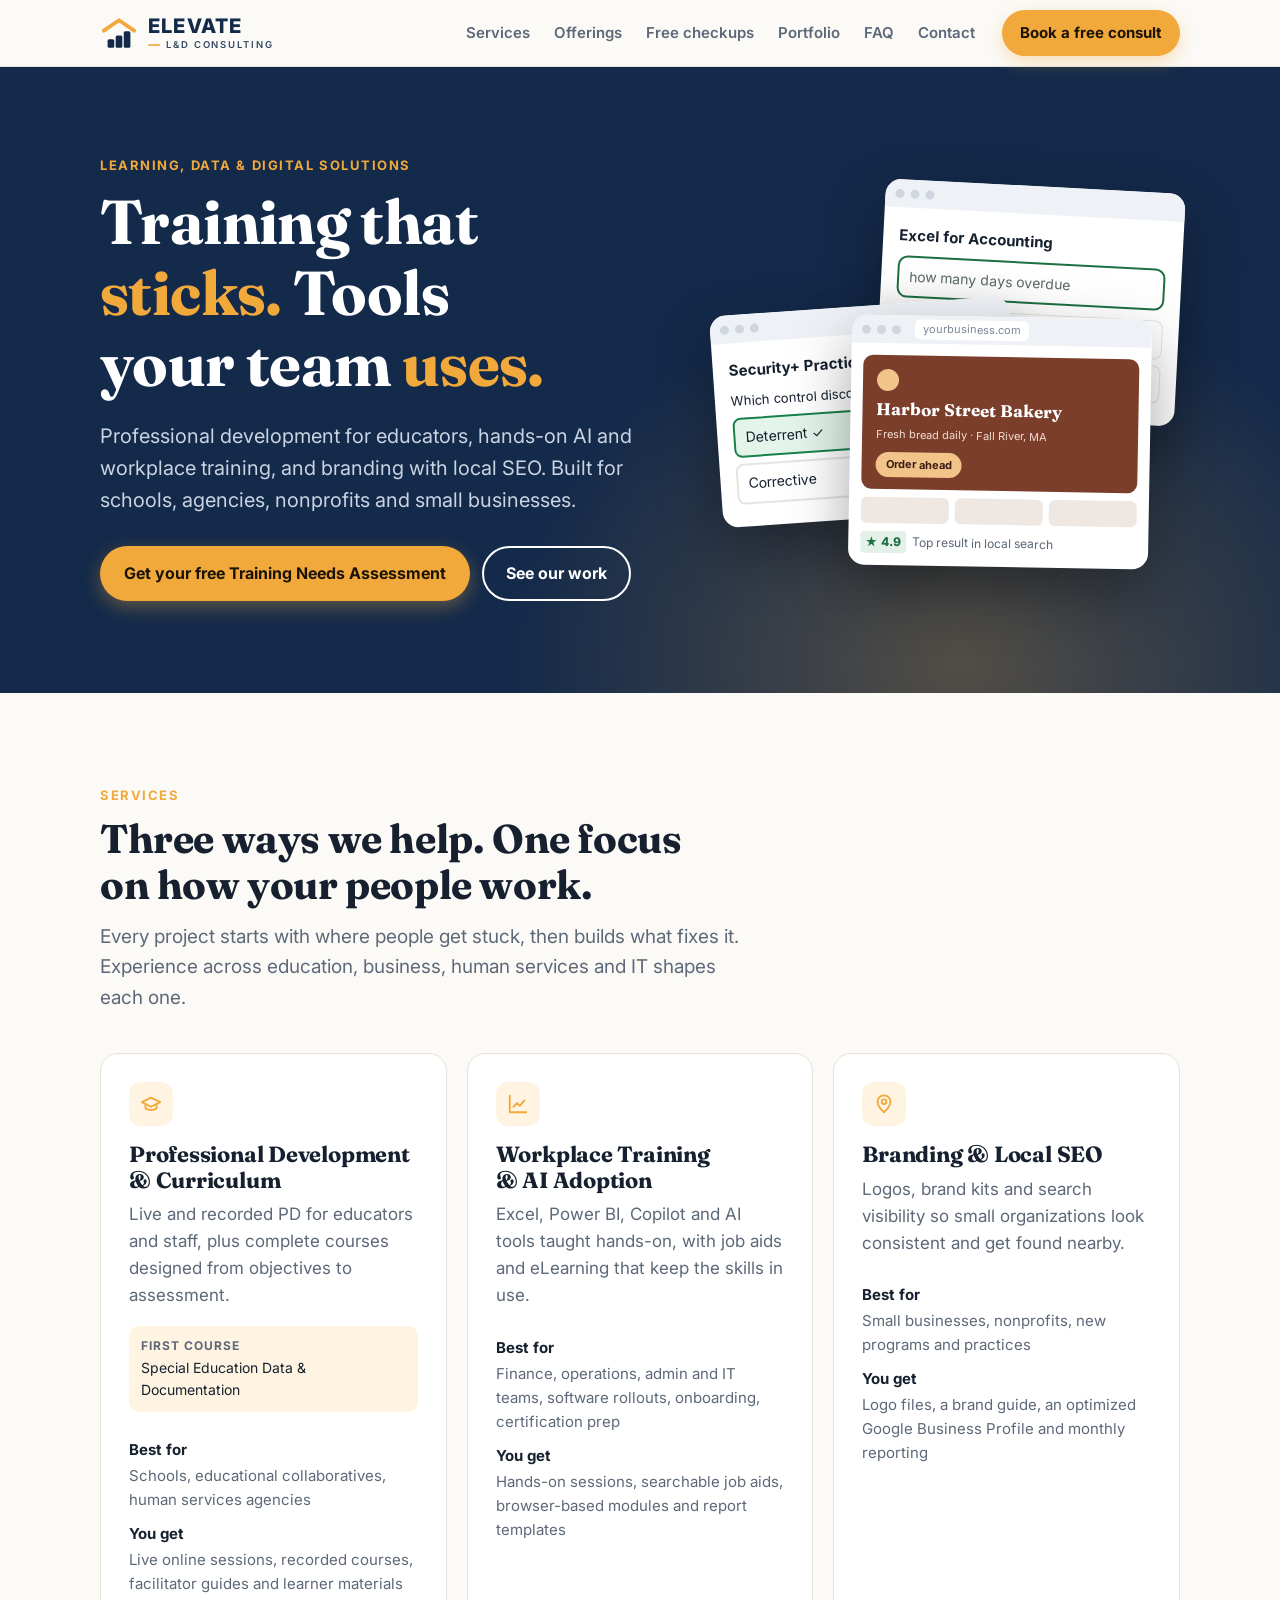
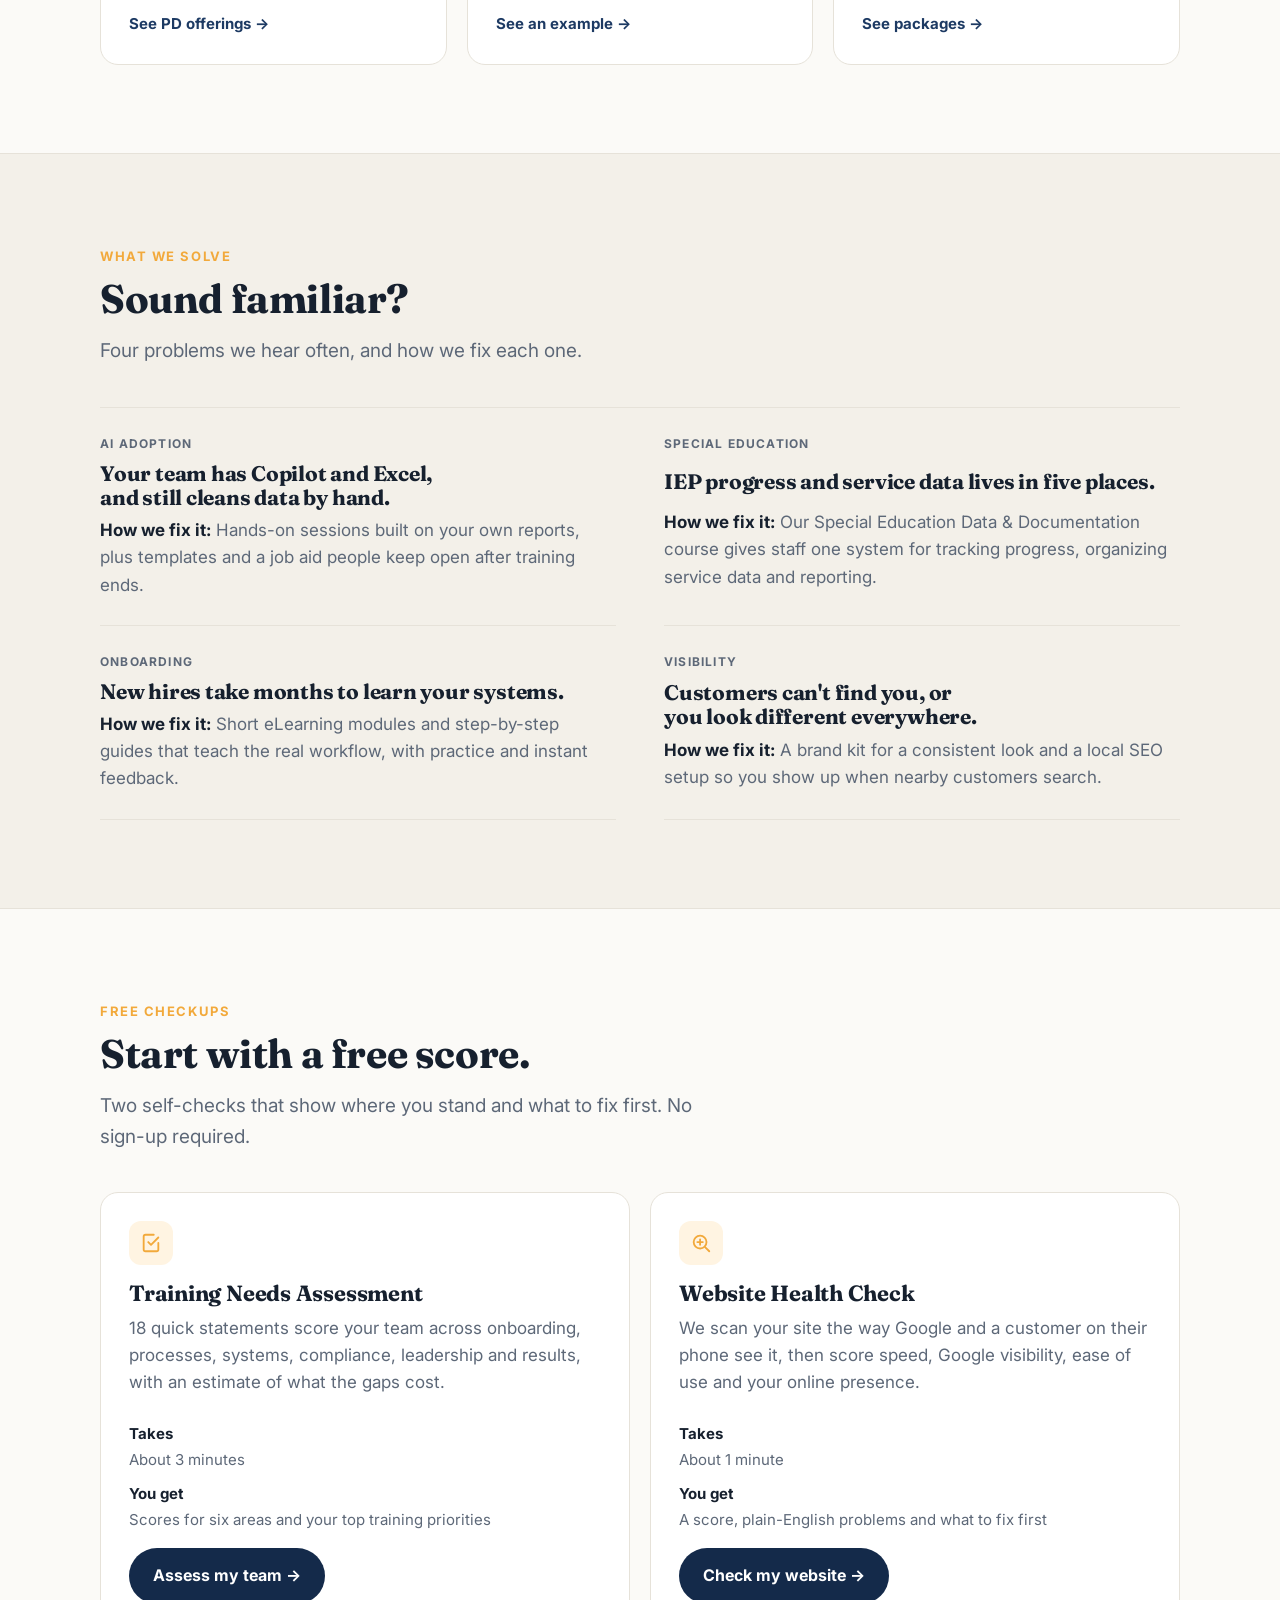
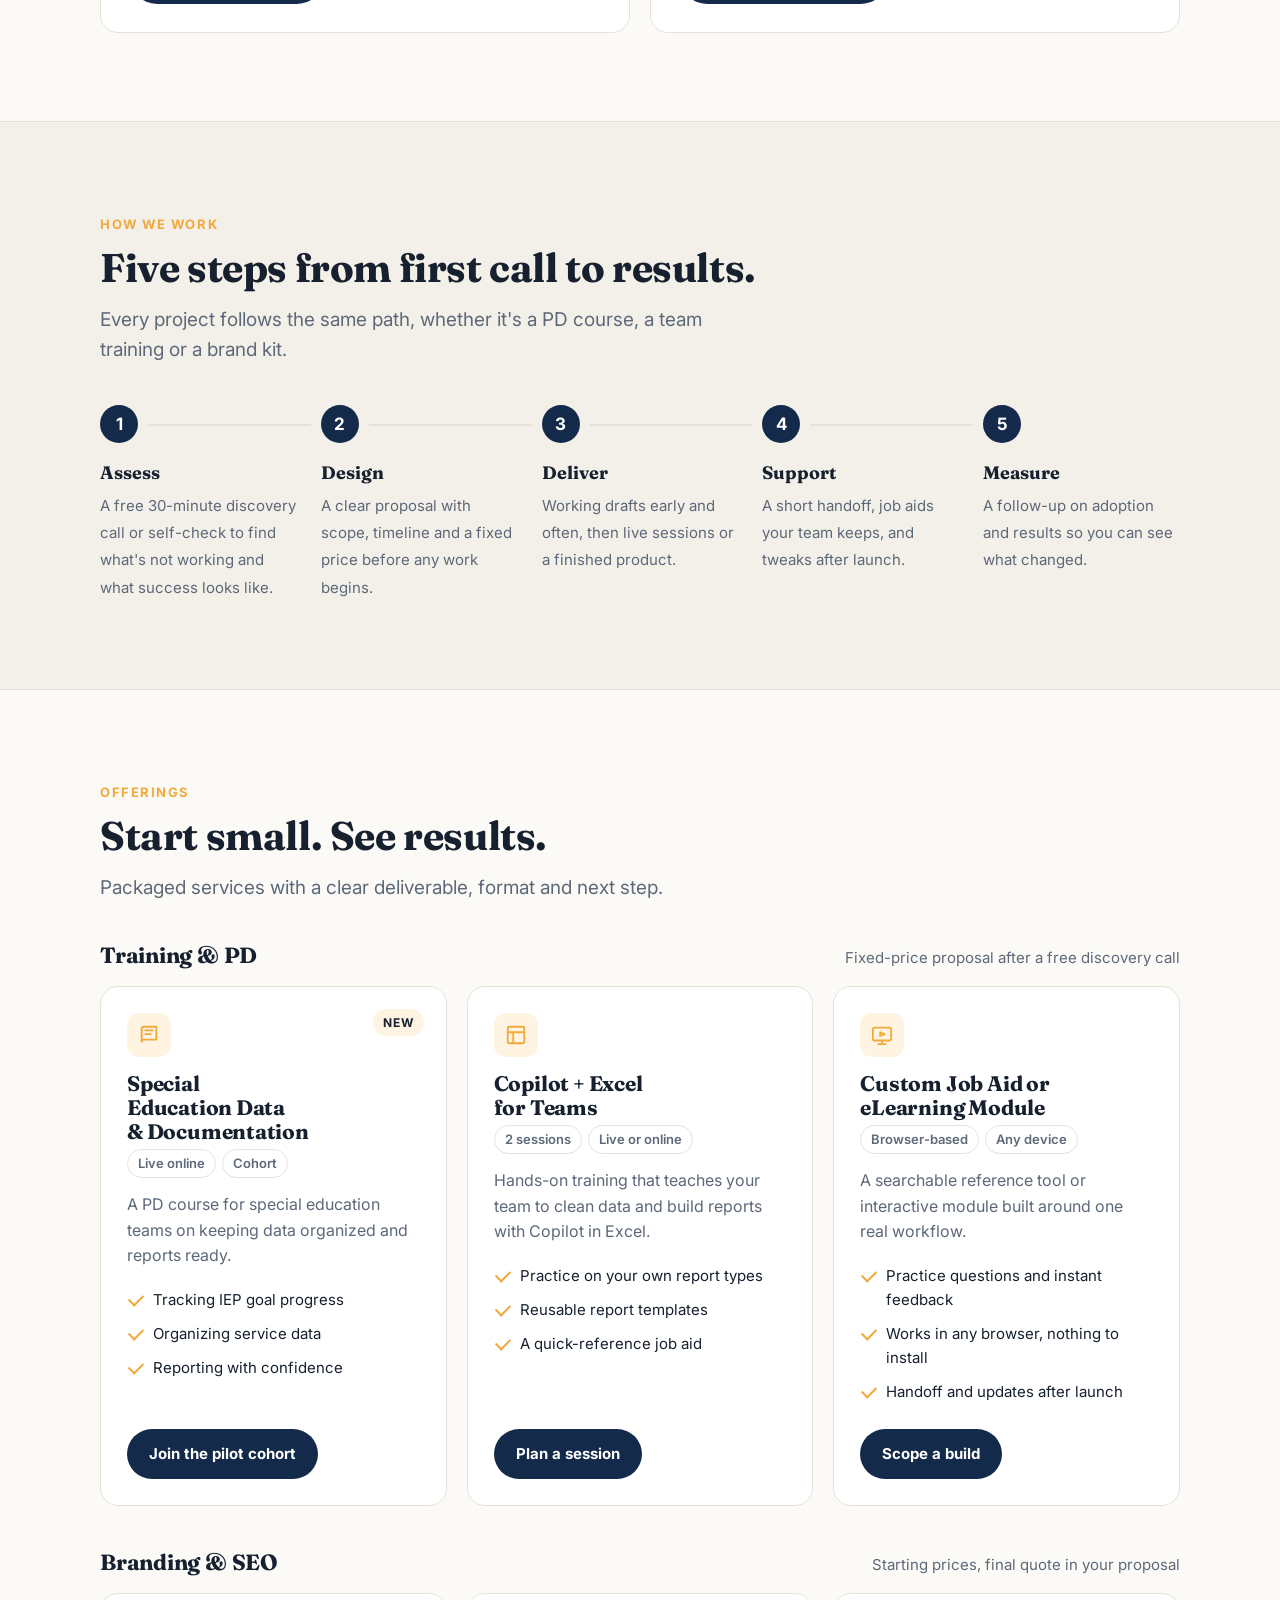
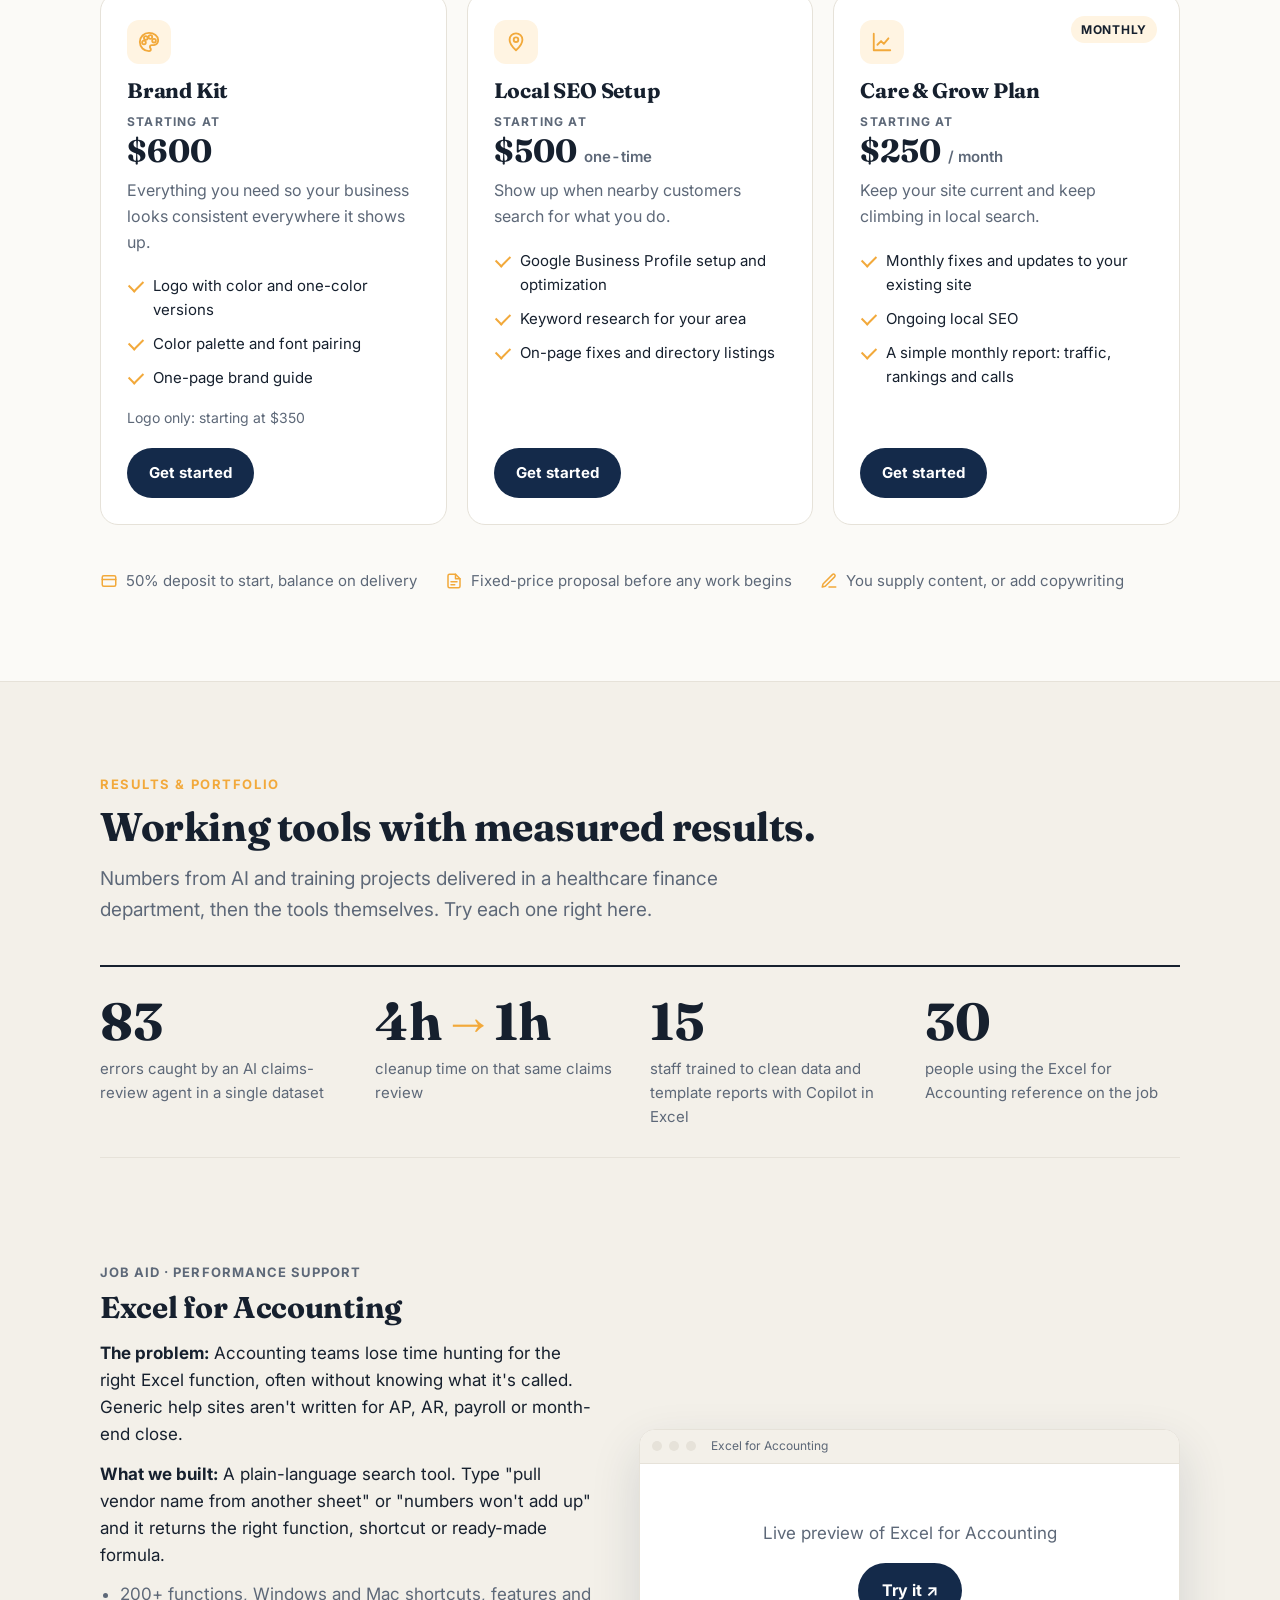
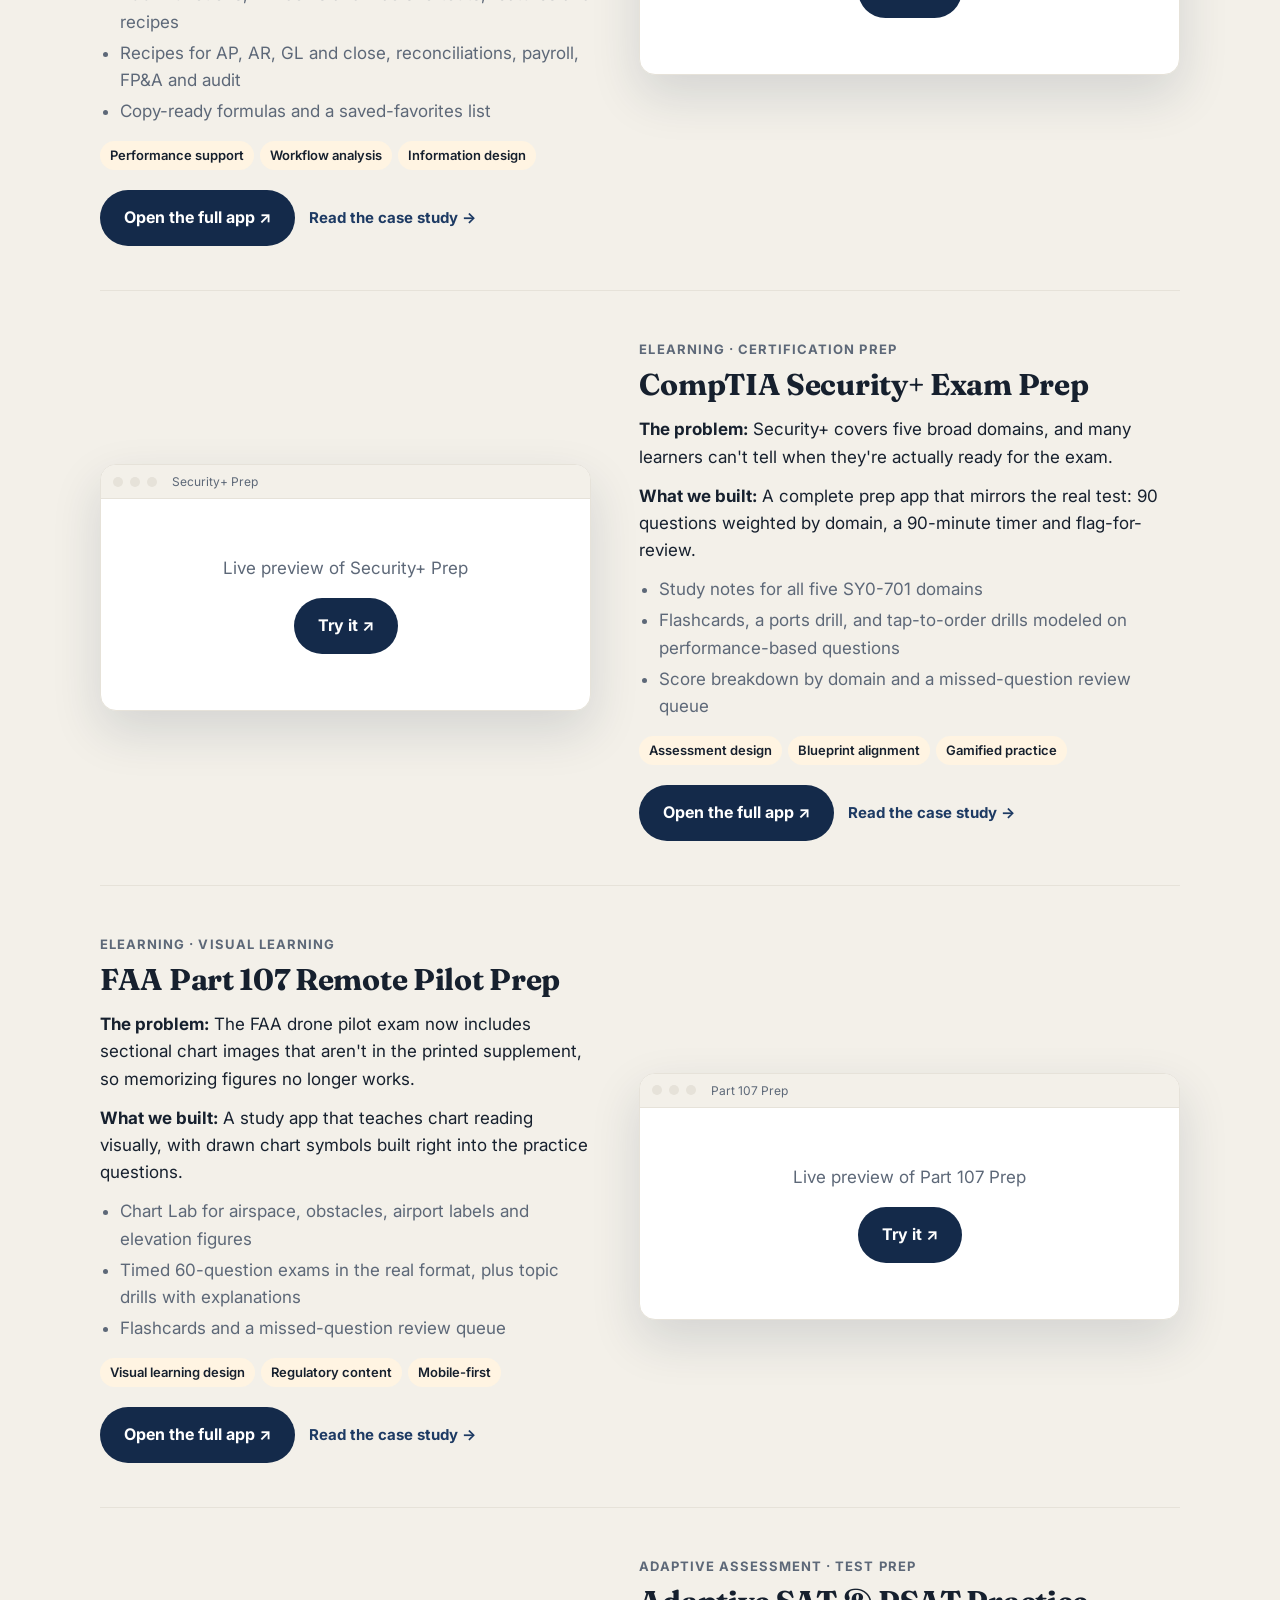
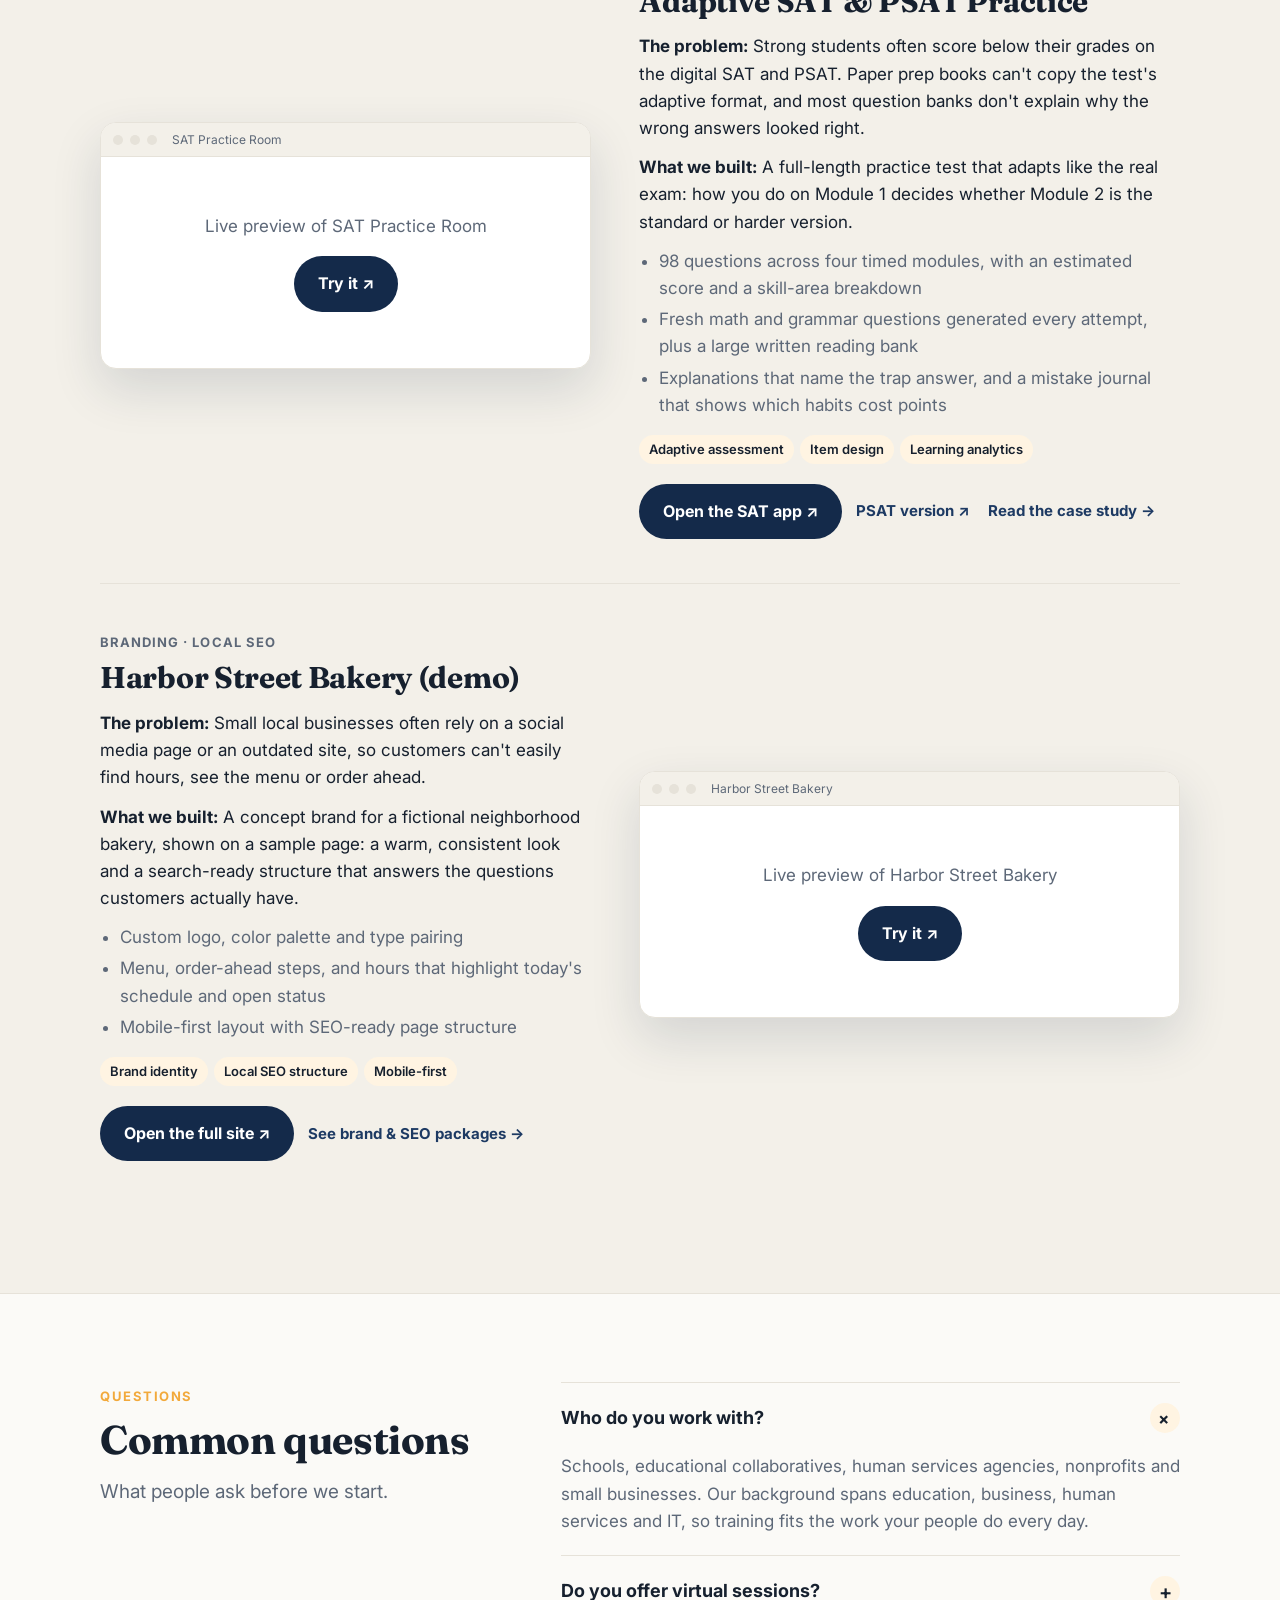
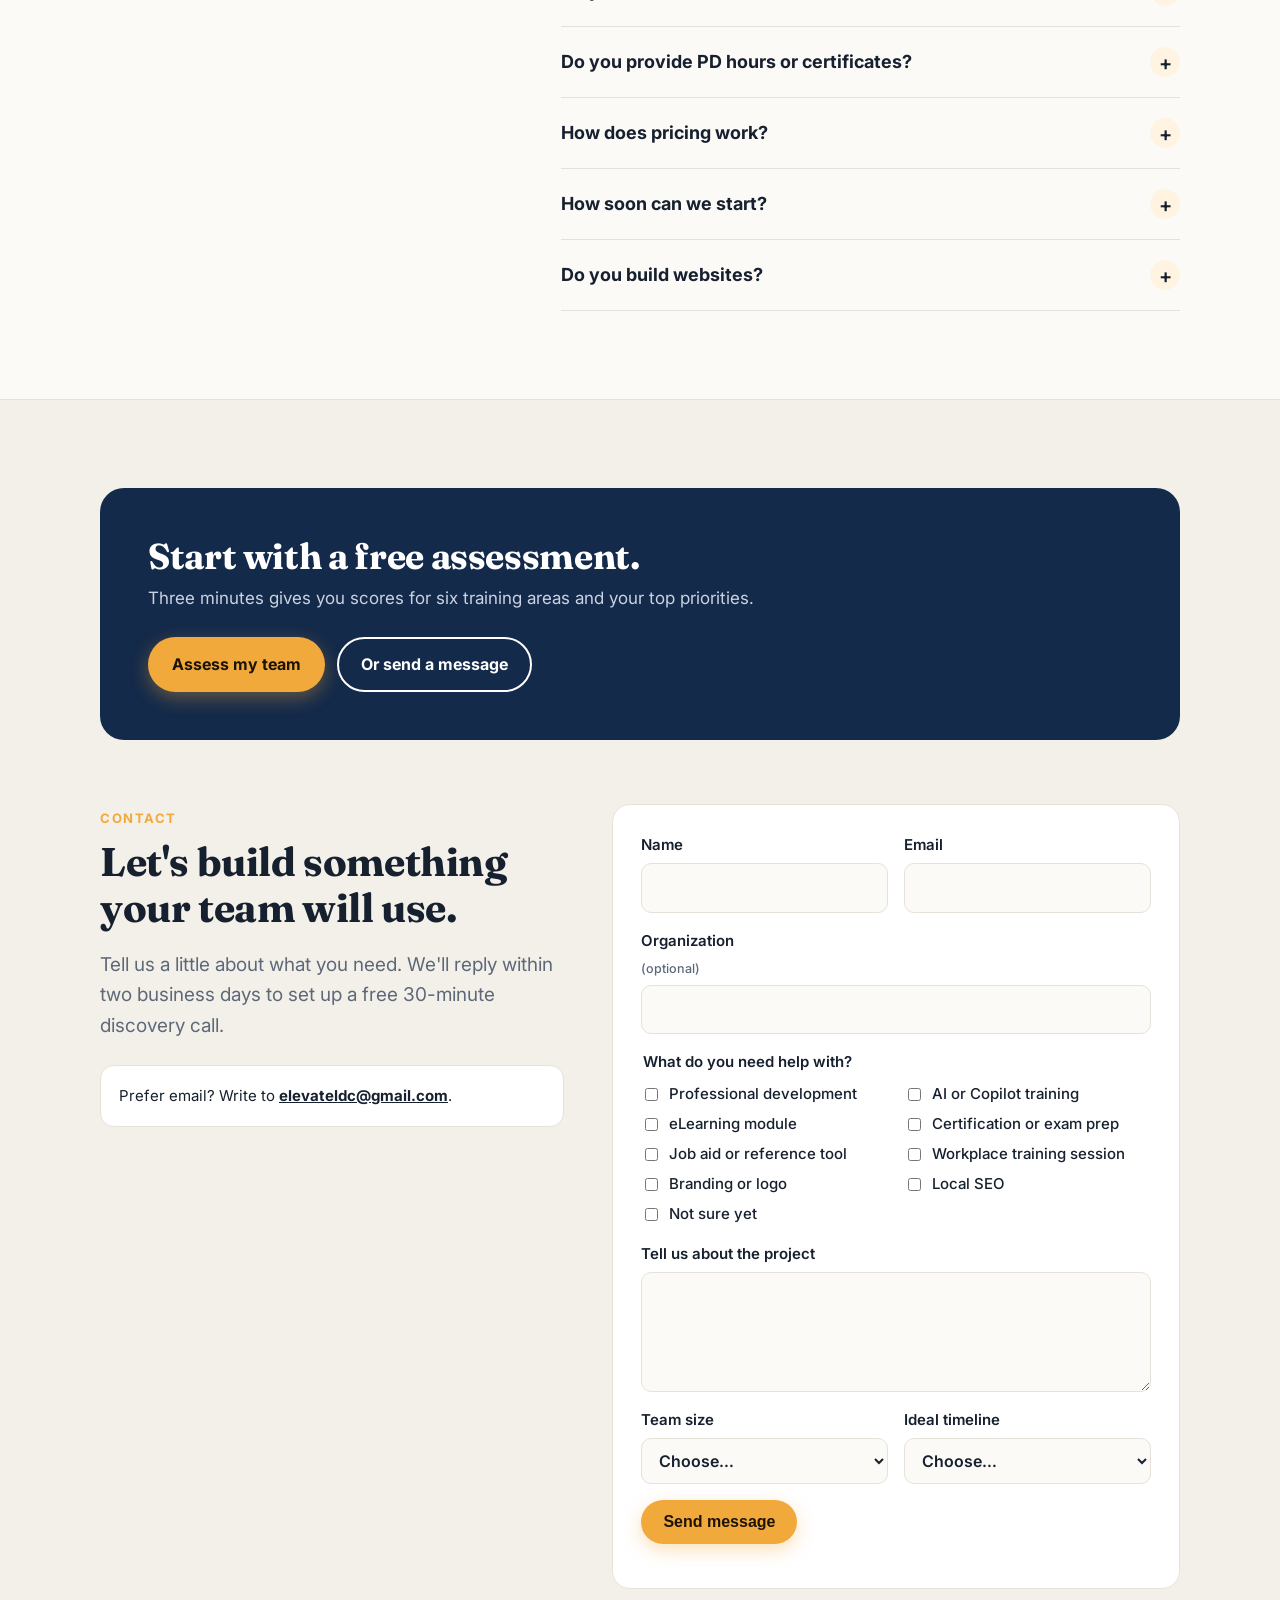
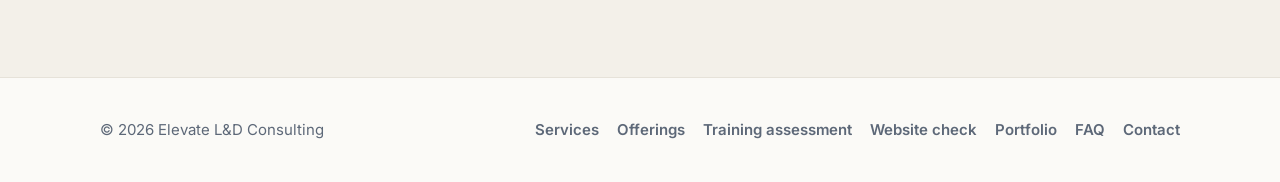
==== commit 4f0c1c6a: "Add files via upload" ====
--- a/index.html
+++ b/index.html
@@ -102,12 +102,6 @@
 @media (max-width:860px){.hero .wrap{grid-template-columns:1fr;padding-top:56px;padding-bottom:64px}.stack{display:none}}
 
 /* credibility strip */
-.creds{background:var(--soft);border-bottom:1px solid var(--line)}
-.creds .wrap{display:flex;flex-wrap:wrap;align-items:center;gap:12px 32px;padding-top:22px;padding-bottom:22px}
-.creds .lbl{font-size:12px;font-weight:700;letter-spacing:.12em;text-transform:uppercase;color:var(--mute)}
-.creds ul{display:flex;flex-wrap:wrap;gap:10px 28px;list-style:none;margin:0;padding:0}
-.creds li{display:flex;align-items:center;gap:8px;font-weight:600;font-size:15px}
-.creds svg{width:18px;height:18px;stroke:var(--amber);fill:none;stroke-width:2.2;stroke-linecap:round;stroke-linejoin:round;flex:none}
 
 /* sections */
 section{padding:88px 0}
@@ -314,19 +308,6 @@
     </div>
   </div>
 </section>
-
-<!-- 2. CREDIBILITY STRIP -->
-<div class="creds">
-  <div class="wrap">
-    <span class="lbl">Credentials</span>
-    <ul>
-      <li><svg viewBox="0 0 24 24"><path d="M20 6L9 17l-5-5"/></svg>M.Ed. Educational Technology</li>
-      <li><svg viewBox="0 0 24 24"><path d="M20 6L9 17l-5-5"/></svg>Google Data Analytics Certificate</li>
-      <li><svg viewBox="0 0 24 24"><path d="M20 6L9 17l-5-5"/></svg>Intuit Certified Bookkeeper</li>
-      <li><svg viewBox="0 0 24 24"><path d="M20 6L9 17l-5-5"/></svg>8+ years in healthcare finance &amp; data</li>
-    </ul>
-  </div>
-</div>
 
 <!-- 3. SERVICE LANES -->
 <section id="services">
